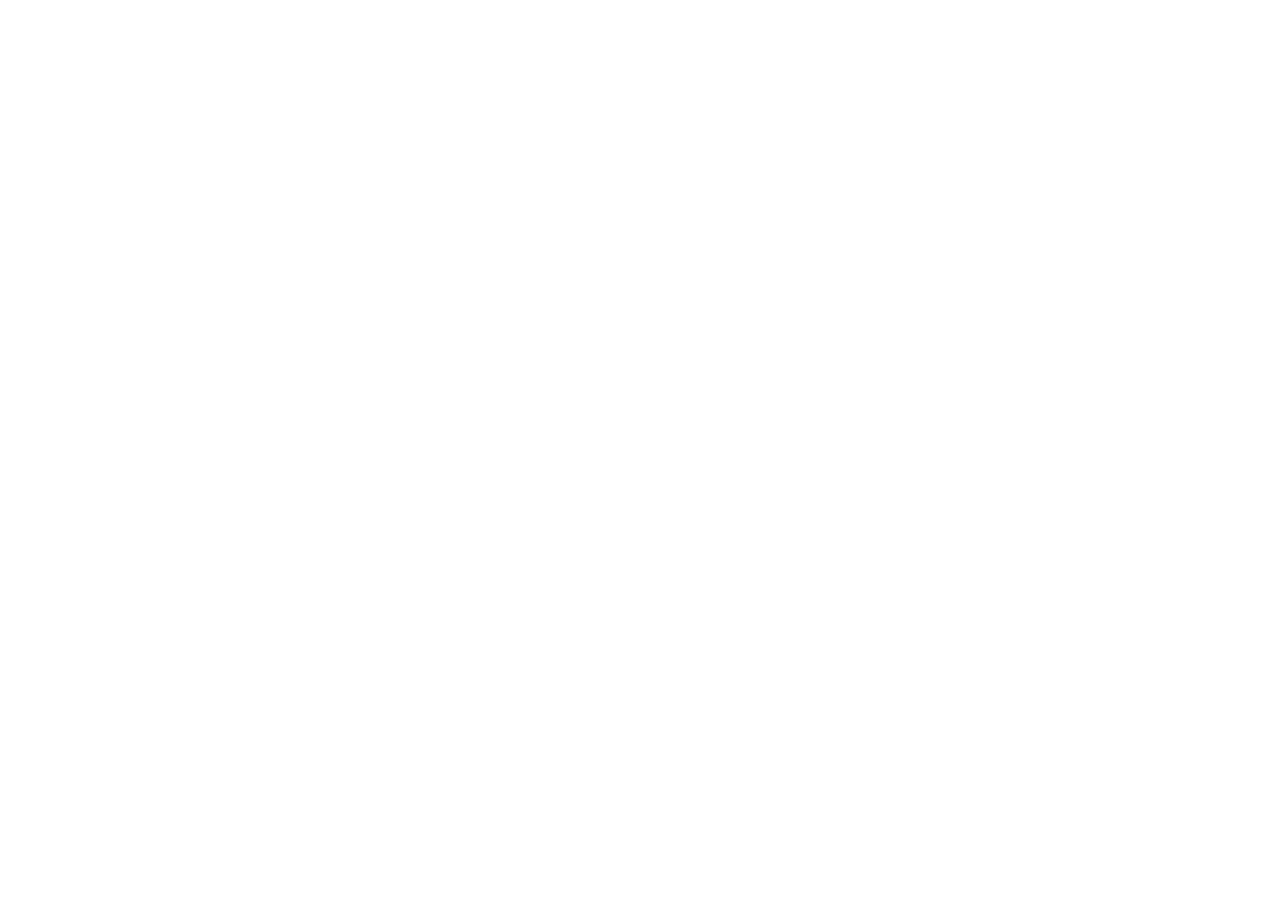
==== index.html @ e97704de "continue work with mobile adaptation" ====
<!DOCTYPE html>
<html lang="ru">

<head>
    <meta charset="UTF-8">
    <meta http-equiv="X-UA-Compatible" content="IE=edge">
    <meta name="viewport" content="width=device-width, initial-scale=1.0">
    <title>Document</title>
    <link rel="preconnect" href="https://fonts.googleapis.com">
    <link rel="preconnect" href="https://fonts.gstatic.com" crossorigin>
    <link
        href="https://fonts.googleapis.com/css2?family=Raleway:wght@700&family=Roboto:wght@400;500;700;900&display=swap"
        rel="stylesheet">
    <link rel="stylesheet" href="./css/modern-normalize.css" />
    <link rel="stylesheet" href="./css/main.min.css">
</head>

<body>
    <!-- Header-->
    <!-- <header>
        <div class="conteiner header-flex">
            <nav class="nav">
                <a class="logo" href="./index.html">
                    <span class="accent"> Web</span>Studio
                </a>

                <ul class="list nav__list">
                    <li class="nav__item">
                        <a class="nav__link  current " href="./index.html">Студия</a>
                    </li>
                    <li class="nav__item">
                        <a class="nav__link" href="./portfolio.html">Портфолио</a>
                    </li>
                    <li class="nav__item">
                        <a class="nav__link" href="">Контакты</a>
                    </li>
                </ul>
            </nav>

            <ul class="list contact-list">
                <li class="contaсt-list__item">
                    <a class="contaсt-list__link" href="mailto:info@devstudio.com">
                        <svg class="contaсt-list__icon">
                            <use href="./css/sprite.svg#icon-envelope" width="16px" height="12px"></use>
                        </svg>
                        info@devstudio.com</a>
                </li>
                <li class="contaсt-list__item">
                    <a class="contaсt-list__link" href="tel:+380961111111">
                        <svg class="contaсt-list__icon">
                            <use href="./css/sprite.svg#icon-smartphone" width="16px" height="12px"></use>
                        </svg>
                        +380961111111</a>
                </li>
            </ul>
        </div>
    </header> -->
    <!-- Main content -->
    <main>
        <!-- Hero section -->
        <!-- <section class="hero-section">
            <h1 class="hero-section__heading">Эффективные решения для вашего бизнеса</h1>
            <button class="hero-section__button" data-modal-open type="button">Заказать услугу</button>
        </section> -->
        <!-- Our benefits -->
        <!-- <section class="benefits-section">
            <div class="conteiner">
                <h2 class="benefits-section__header visually-hidden">Наши преимущества</h2>
                <ul class="list benefits-list">
                    <li class="benefits-list__item">
                        <div class="benefits-list__wraper">
                            <svg class="benefits-list__icon" width="70px" height="70px">
                                <use href="./css/sprite.svg#icon-antenna"></use>
                            </svg>
                        </div>
                        <h3 class="benefits-list__header">Внимание к деталям</h3>
                        <p class="benefits-list__text">Идейные соображения, а также начало повседневной работы по
                            формированию
                            позиции.</p>
                    </li>
                    <li class="benefits-list__item">
                        <div class="benefits-list__wraper">
                            <svg class="benefits-list__icon" width="70px" height="70px">
                                <use href="./css/sprite.svg#icon-clock"></use>
                            </svg>
                        </div>
                        <h3 class="benefits-list__header"> Пунктуальность</h3>
                        <p class="benefits-list__text">Задача организации, в особенности же рамки и место обучения
                            кадров
                            влече за собой.</p>
                    </li>
                    <li class="benefits-list__item">
                        <div class="benefits-list__wraper">
                            <svg class="benefits-list__icon" width="70px" height="70px">
                                <use href="./css/sprite.svg#icon-diagram"></use>
                            </svg>
                        </div>
                        <h3 class="benefits-list__header">Планирование</h3>
                        <p class="benefits-list__text">Равным образом консультация с широким активом в значительной
                            степени
                            обуславливает.</p>
                    </li>
                    <li class="benefits-list__item">
                        <div class="benefits-list__wraper">
                            <svg class="benefits-list__icon" width="70px" height="70px">
                                <use href="./css/sprite.svg#icon-astronaut"></use>
                            </svg>
                        </div>
                        <h3 class="benefits-list__header">Современные технологии</h3>
                        <p class="benefits-list__text">Значимость этих проблем настолько очевидна, что реализация
                            плановых
                            заданий.</p>
                    </li>
                </ul>
            </div>
        </section> -->
        <!-- Our works -->
        <!-- <section class="our-direction">
            <div class="conteiner">
                <h2 class="our-direction__titlle">Чем мы занимаемся</h2>

                <ul class="list direction-list" lang="en">
                    <li class="direction-list__item">
                        <div class="direction-list__wraper">
                            <img class="direction-list__foto" src="./images/our-direction/programmer.jpg" width="370"
                                height="294" alt="programer working his desk">
                            <p class="direction-list__text">Десктопные приложения</p>
                        </div>
                    </li>
                    <li class="direction-list__item">
                        <div class="direction-list__wraper">
                            <img class="direction-list__foto" src="./images/our-direction/phonedeveloper.jpg"
                                width="370" height="294" alt="smartphone application developers">
                            <p class="direction-list__text">Мобильные приложения</p>
                        </div>

                    </li>
                    <li class="direction-list__item">
                        <div class="direction-list__wraper">
                            <img class="direction-list__foto" src="./images/our-direction/graphictablet.jpg" width="370"
                                height="294" alt="Man with graphic tablet">
                            <p class="direction-list__text">Дизайнерские решения</p>
                        </div>
                    </li>
                </ul>
            </div>
        </section> -->

        <!-- Our team -->
        <!-- <section class="section team">
            <div class="conteiner">
                <h2 class="team__title">Наша команда</h2>
                <ul class="list team-list" lang="en">
                    <li class="team-list__item">
                        <img class="team-list__img" src="./images/team/igord.jpg" height="260" width="270"
                            alt="Photo by Igor Demyanenko">

                        <div class="team-card">
                            <h3 class="team-card__members">Игорь Демьяненко</h3>
                            <p class="team-card__text">Product Designer</p>

                            <ul class="list social-list">
                                <li class="social-list__item">
                                    <a class="social-list__link" href="">
                                        <svg class="social-list__icon" width="20px" height="20px">
                                            <use href="./css/sprite.svg#icon-instagram">
                                            </use>
                                        </svg>
                                    </a>
                                </li>
                                <li class="social-list__item">
                                    <a class="social-list__link" href="">
                                        <svg class="social-list__icon" width="20px" height="20px">
                                            <use href="./css/sprite.svg#icon-twitter"></use>
                                        </svg>
                                    </a>
                                </li>
                                <li class="social-list__item">
                                    <a class="social-list__link" href="">
                                        <svg class="social-list__icon" width="20px" height="20px">
                                            <use href="./css/sprite.svg#icon-facebook"></use>
                                        </svg>
                                    </a>
                                </li>
                                <li class="social-list__item">
                                    <a class="social-list__link" href="">
                                        <svg class="social-list__icon" width="20px" height="20px">
                                            <use href="./css/sprite.svg#icon-linkedin"></use>
                                        </svg>
                                    </a>
                                </li>
                            </ul>
                        </div>

                    </li>
                    <li class="team-list__item">
                        <img class="team-list__img" src="./images/team/olgar.jpg" height="260" width="270"
                            alt="Photo by Olga Repina">

                        <div class="team-card">
                            <h3 class="team-card__members">Ольга Репина</h3>
                            <p class="team-card__text">Frontend Developer</p>

                            <ul class=" list social-list">
                                <li class="social-list__item">
                                    <a class="social-list__link" href="">
                                        <svg class="social-list__icon" width="20px" height="20px">
                                            <use href="./css/sprite.svg#icon-instagram">
                                            </use>
                                        </svg>
                                    </a>
                                </li>
                                <li class="social-list__item">
                                    <a class="social-list__link" href="">
                                        <svg class="social-list__icon" width="20px" height="20px">
                                            <use href="./css/sprite.svg#icon-twitter"></use>
                                        </svg>
                                    </a>
                                </li>
                                <li class="social-list__item">
                                    <a class="social-list__link" href="">
                                        <svg class="social-list__icon" width="20px" height="20px">
                                            <use href="./css/sprite.svg#icon-facebook"></use>
                                        </svg>
                                    </a>
                                </li>
                                <li class="social-list__item">
                                    <a class="social-list__link" href="">
                                        <svg class="social-list__icon" width="20px" height="20px">
                                            <use href="./css/sprite.svg#icon-linkedin"></use>
                                        </svg>
                                    </a>
                                </li>
                            </ul>
                        </div>
                    </li>
                    <li class="team-list__item">
                        <img class="team-list__img" src="./images/team/nicholast.jpg" height="260" width="270"
                            alt="Photo by Nikolay Tarasov">

                        <div class="team-card">
                            <h3 class="team-card__members">Николай Тарасов</h3>
                            <p class="team-card__text">Marketing</p>

                            <ul class=" list social-list">
                                <li class="social-list__item">
                                    <a class="social-list__link" href="">
                                        <svg class="social-list__icon" width="20px" height="20px">
                                            <use href="./css/sprite.svg#icon-instagram">
                                            </use>
                                        </svg>
                                    </a>
                                </li>
                                <li class="social-list__item">
                                    <a class="social-list__link" href="">
                                        <svg class="social-list__icon" width="20px" height="20px">
                                            <use href="./css/sprite.svg#icon-twitter"></use>
                                        </svg>
                                    </a>
                                </li>
                                <li class="social-list__item">
                                    <a class="social-list__link" href="">
                                        <svg class="social-list__icon" width="20px" height="20px">
                                            <use href="./css/sprite.svg#icon-facebook"></use>
                                        </svg>
                                    </a>
                                </li>
                                <li class="social-list__item">
                                    <a class="social-list__link" href="">
                                        <svg class="social-list__icon" width="20px" height="20px">
                                            <use href="./css/sprite.svg#icon-linkedin"></use>
                                        </svg>
                                    </a>
                                </li>
                            </ul>
                        </div>
                    </li>
                    <li class="team-list__item">
                        <img class="team-list__img" src="./images/team/michaelm.jpg" height="260" width="270"
                            alt="Photo by Mikhail Ermakov">

                        <div class="team-card">
                            <h3 class="team-card__members">Михаил Ермаков</h3>
                            <p class="team-card__text">UI Designer</p>

                            <ul class=" list social-list">
                                <li class="social-list__item">
                                    <a class="social-list__link" href="">
                                        <svg class="social-list__icon" width="20px" height="20px">
                                            <use href="./css/sprite.svg#icon-instagram">
                                            </use>
                                        </svg>
                                    </a>
                                </li>
                                <li class="social-list__item">
                                    <a class="social-list__link" href="">
                                        <svg class="social-list__icon" width="20px" height="20px">
                                            <use href="./css/sprite.svg#icon-twitter"></use>
                                        </svg>
                                    </a>
                                </li>
                                <li class="social-list__item">
                                    <a class="social-list__link" href="">
                                        <svg class="social-list__icon" width="20px" height="20px">
                                            <use href="./css/sprite.svg#icon-facebook"></use>
                                        </svg>
                                    </a>
                                </li>
                                <li class="social-list__item">
                                    <a class="social-list__link" href="">
                                        <svg class="social-list__icon" width="20px" height="20px">
                                            <use href="./css/sprite.svg#icon-linkedin"></use>
                                        </svg>
                                    </a>
                                </li>
                            </ul>
                        </div>
                    </li>
                </ul>
            </div>
        </section> -->
        <!-- Our clients -->
        <!-- <section class="section clietns">
            <div class="conteiner">
                <h2 class="clients__title">Постоянные клиенты</h2>

                <ul class="list clients-list">
                    <li class="clients-list__item">
                        <a class="clients-list__link" href="">
                            <svg class="clients-list__icon" width="106px" height="60px">
                                <use href="./css/sprite.svg#icon-YaGo"></use>
                            </svg>
                        </a>
                    </li>
                    <li class="clients-list__item">
                        <a class="clients-list__link" href="">
                            <svg class="clients-list__icon" width="106px" height="60px">
                                <use href="./css/sprite.svg#icon-Tage-line-here"></use>
                            </svg>
                        </a>
                    </li>
                    <li class="clients-list__item">
                        <a class="clients-list__link" href="">
                            <svg class="clients-list__icon" width="106px" height="60px">
                                <use href="./css/sprite.svg#icon-Company"></use>
                            </svg>
                        </a>
                    </li>
                    <li class="clients-list__item">
                        <a class="clients-list__link" href="">
                            <svg class="clients-list__icon" width="106px" height="60px">
                                <use href="./css/sprite.svg#icon-Foster-peters"></use>
                            </svg>
                        </a>
                    </li>
                    <li class="clients-list__item">
                        <a class="clients-list__link" href="">
                            <svg class="clients-list__icon" width="106px" height="60px">
                                <use href="./css/sprite.svg#icon-Brand"></use>
                            </svg>
                        </a>
                    </li>
                    <li class="clients-list__item">
                        <a class="clients-list__link" href="">
                            <svg class="clients-list__icon" width="106px" height="60px">
                                <use href="./css/sprite.svg#icon-Tage-line"></use>
                            </svg>
                        </a>
                    </li>

                </ul>
            </div>
        </section> -->

    </main>

    <!-- Footer -->
    <!-- <footer class="footer ">
        <div class="conteiner footer-flex-wraper">
            <div class="tablet-flex-wraper">
                <div class="footer-logo-wraper">
                    <a class="footer-logo" href="./index.html">
                        <span class="accent"> Web</span>Studio
                    </a>
                    <address class="address">
                        <p class="address__text">г. Киев, пр-т Леси Украинки, 26</p>
                        <ul class="list address__list">
                            <li class="address__item">
                                <a class="address__link" href="mailto:info@devstudio.com">info@devstudio.com</a>
                            </li>
                            <li class="address__item">
                                <a class="address__link" href="tel:+380961111111">+380961111111</a>
                            </li>
                        </ul>
                    </address>
                </div>
                <div> -->
    <!-- Footer social section  -->
    <!-- <section class="footer-social">
                        <h2 class="footer-social__title">присоединяйтесь</h2>
                        <ul class="list footer-social__list">
                            <li class="footer-social__item">
                                <a class="footer-social__link" href="">
                                    <svg class="footer-social__icon" width="20px" height="20px">
                                        <use href="./css/sprite.svg#icon-instagram"></use>
                                    </svg>
                                </a>
                            </li>
                            <li class="footer-social__item">
                                <a class="footer-social__link" href="">
                                    <svg class="footer-social__icon" width="20px" height="20px">
                                        <use href="./css/sprite.svg#icon-twitter"></use>
                                    </svg>
                                </a>
                            </li>

                            <li class="footer-social__item">
                                <a class="footer-social__link" href="">
                                    <svg class="footer-social__icon" width="20px" height="20px">
                                        <use href="./css/sprite.svg#icon-facebook"></use>
                                    </svg>
                                </a>
                            </li>

                            <li class="footer-social__item">
                                <a class="footer-social__link" href="">
                                    <svg class="footer-social__icon" width="20px" height="20px">
                                        <use href="./css/sprite.svg#icon-linkedin"></use>
                                    </svg>
                                </a>
                            </li>
                        </ul>
                    </section>
                </div>
            </div> -->

    <!-- Mailing section -->
    <!-- <section class="mailing">
                <h2 class="mailing__title">Подпишитесь на рассылку</h2>
                <div class="mailing__wraper">
                    <input class="mailing__input" type="text" name="usere-name" placeholder="E-mail">
                    <button class="mailing__btn" type="submit">Подписаться
                        <span class="mailing__icon">
                            <svg width="24" height="24">
                                <use href="./css/sprite.svg#icon-send"></use>
                            </svg>
                        </span>
                    </button>
                </div>
            </section>
        </div>
    </footer> -->
    <!-- Modal window -->
    <!-- <div class="backdrop is-hidden" data-modal>
        <div class="modal-form">
            <button class="modal-close-btn" data-modal-close type="button">
                <svg class="madal-close-icon" width="18" height="18">
                    <use href="./css/sprite.svg#icon-close"></use>
                </svg>
            </button> -->
    <!-- Modal form -->
    <!-- <p class="call-form_title">Оставьте свои данные, мы вам перезвоним</p>
            <form class="call-form" action="#" method="get">
                <div class="call-form__wraper">
                    <label class="call-form__label" for="name">Имя</label>
                    <span class="call-form__wraper">
                        <input class="call-form__input" type="text" name="user-name" id="name">
                        <svg class="call-form__icon" width="18" height="18">
                            <use href="./css/sprite.svg#icon-person"></use>
                        </svg>
                    </span>
                </div>
                <div class="call-form__wraper">
                    <label class="call-form__label" for="phone">Телефон</label>
                    <span class="call-form__wraper">
                        <input class="call-form__input" type="phone" name="usere-phone" id="phone">
                        <svg class="call-form__icon" width="18" height="18">
                            <use href="./css/sprite.svg#icon-phone"></use>
                        </svg>
                    </span>
                </div>
                <div class="call-form__wraper">
                    <label class="call-form__label" for="email">Почта</label>
                    <span class="call-form__wraper">
                        <input class="call-form__input" type="email" name="usere-email" id="email">
                        <svg class="call-form__icon" width="18" height="18">
                            <use href="./css/sprite.svg#icon-email"></use>
                        </svg>
                    </span>
                </div>
                <div class="call-form__wraper">
                    <label class="call-form__label" for="comment">Комментарий</label>
                    <textarea class="call-form__textarea" name="usere-comments" placeholder="Вводите текст"
                        id="comment"></textarea>
                </div>

                <div class="checkbox__wraper">
                    <input class="checkbox__input visually-hidden" type="checkbox" name="policy" value="yes"
                        id="checkbox">
                    <label class="checkbox__label" for="checkbox">
                        <span class="checkbox">
                            <svg class="checkbox__icon" width="11" height="8">
                                <use href="./css/sprite.svg#icon-yes"></use>
                            </svg>
                        </span>Соглашаюсь с рассылкой и принимаю <a class="checkbox-link" href="">Условия договора</a>
                    </label>
                </div>
                <button class="checkbox_btn" type="submit">Отправить</button>
            </form>
        </div>
    </div>
 <script src="./js/modal.js"></script> -->
</body>

</html>
---- css/main.min.css ----
:root{--main-text-color: #757575;--headers-link-color: #212121;--hero-adress-color: #ffffff;--footer-contakt-color: rgba(255, 255, 255, 0.6);--accent-color: #2196f3;--bgc-team-btn: #f5f4fa;--secondary-bgc: #e5e5e5;--employee-card-color: #ffffff;--icon-color: #afb1b8;--footer-bgc: #2f303a;--main-font-family: Roboto, sans-serif;--logo-font-family: Raleway, sans-serif}.list{list-style:none}a{text-decoration:none}h1,h2,h3,h4,h5,h6,p,ul{margin:0;padding:0}img{display:block;height:auto}.accent{color:var(--accent-color)}.visually-hidden{clip:rect(0 0 0 0);clip-path:inset(50%);height:1px;overflow:hidden;position:absolute;white-space:nowrap;width:1px}.conteiner{max-width:100%;margin:0 auto;padding-left:15px;padding-right:15px}@media screen and (min-width: 480px){.conteiner{width:480px}}@media screen and (min-width: 768px){.conteiner{width:768px}}@media screen and (min-width: 1200px){.conteiner{width:1200px}}.current::after{position:absolute;bottom:0;left:0;display:inline-block;content:" ";width:100%;height:4px;background:var(--accent-color);border-radius:2px}.section{padding-top:50px;padding-bottom:50px}@media screena and (min-width: 480px){.section{padding-top:60px;padding-bottom:60px}}@media screena and (min-width: 768px){.section{padding-top:60px;padding-bottom:60px}}@media screena and (min-width: 1200px){.section{padding-top:94px;padding-bottom:94px}}.social-list{display:flex;justify-content:center}.social-list__item{width:44px;height:44px;border-radius:50%;margin-right:10px;background:var(--employee-card-color)}.social-list__item:last-child{margin-right:0}.social-list__link{width:100%;height:100%;display:flex;align-items:center;justify-content:center}.social-list__link:hover,.social-list__link:focus{background-color:var(--accent-color);border-radius:50%;transition-duration:250ms;transition-timing-function:cubic-bezier(0.4, 0, 0.2, 1)}.social-list__link:hover .social-list__icon,.social-list__link:focus .social-list__icon{background-color:var(--accent-color);fill:var(--employee-card-color);transition-duration:250ms;transition-timing-function:cubic-bezier(0.4, 0, 0.2, 1)}.social-list__icon{fill:var(--icon-color)}.is-hidden{visibility:hidden;opacity:0;pointer-events:none}.backdrop{display:flex;justify-content:center;width:100vw;height:100vw;position:fixed;top:0;background:rgba(0,0,0,0.2)}.modal-form{position:absolute;top:221px;width:528px;height:581px;background:var(--hero-adress-color);box-shadow:0px 1px 3px rgba(0,0,0,0.12),0px 1px 1px rgba(0,0,0,0.14),0px 2px 1px rgba(0,0,0,0.2);border-radius:4px}.modal-close-btn{display:flex;align-items:center;position:absolute;right:8px;top:8px;border-radius:50%;background:#ffffff;border:1px solid rgba(0,0,0,0.1);width:30px;height:30px;cursor:pointer}.modal-close-btn:hover,.modal-close-btn:focus{fill:var(--accent-color)}.call-form{padding-left:40px;padding-right:40px}.call-form_title{font-weight:700;font-size:20px;line-height:1.15;text-align:center;letter-spacing:0.03em;margin-top:40px;margin-bottom:12px;color:var(--headers-link-color)}.call-form__wraper{margin-bottom:10px}.call-form__label{font-size:12px;line-height:1.16;letter-spacing:0.01em;margin-bottom:4px;color:var(--main-text-color)}.call-form__input{display:block;width:100%;height:40px;padding:12px 42px;border:1px solid rgba(33,33,33,0.2);border-radius:4px}.call-form__input:hover,.call-form__input:focus{border:none;outline:1px solid var(--accent-color);transition-duration:250ms;transition-timing-function:cubic-bezier(0.4, 0, 0.2, 1)}.call-form__input:hover+.call-form__icon,.call-form__input:focus+.call-form__icon{fill:var(--accent-color)}.call-form__wraper{display:block;position:relative}.call-form__icon{position:absolute;top:50%;transform:translateY(-50%);left:12px}.call-form__textarea{display:block;width:100%;height:120px;resize:none;font-size:14px;line-height:1.14;letter-spacing:0.01em;color:rgba(117,117,117,0.5);padding:12px 16px;margin-bottom:20px;border:1px solid rgba(33,33,33,0.2);box-sizing:border-box;border-radius:4px}.call-form__textarea:hover,.call-form__textarea:focus{outline:1px solid var(--accent-color);transition-duration:250ms;transition-timing-function:cubic-bezier(0.4, 0, 0.2, 1)}.checkbox__wraper{position:relative;margin-bottom:30px}.checkbox-icon-wreper{position:absolute}.checkbox__label{display:flex;align-items:center;font-size:14px;line-height:1.7px;letter-spacing:0.03em;color:var(--main-text-color)}.checkbox__label:hover,.checkbox__label:focus{cursor:pointer;transition-duration:250ms;transition-timing-function:cubic-bezier(0.4, 0, 0.2, 1)}.checkbox__label .checkbox{display:flex;justify-content:center;align-items:center;width:16px;height:15px;margin-right:7px;border:1px solid #000000;border-radius:2px}.checkbox__icon{fill:#ffffff}.checkbox__input:checked+.checkbox__label .checkbox{border:none;background-color:var(--accent-color)}.checkbox-link{font-size:14px;line-height:1.7;letter-spacing:0.03em;text-decoration-line:underline;margin-left:2px;color:var(--accent-color)}.checkbox_btn{display:block;margin:0 auto;padding:10px 55px;font-weight:700;font-size:16px;line-height:1.9;letter-spacing:0.06em;background:var(--accent-color);box-shadow:0px 4px 4px rgba(0,0,0,0.15);border:none;border-radius:4px;color:#ffffff}.checkbox_btn:hover,.checkbox_btn:focus{cursor:pointer;box-shadow:0px 3px 1px rgba(0,0,0,0.1),0px 1px 2px rgba(0,0,0,0.08),0px 2px 2px rgba(0,0,0,0.12);transition-duration:250ms;transition-timing-function:cubic-bezier(0.4, 0, 0.2, 1)}.header-line{border-bottom:1px solid #ececec}.address{font-style:normal;font-size:14px;line-height:1.7;letter-spacing:0.03em;display:flex;flex-direction:column;align-items:center;margin-bottom:40px}@media screen and (min-width: 480px){.address{margin-bottom:60px}}@media screen and (min-width: 1200px){.address{display:block}}.address__text{font-size:12px;line-height:1.5px;text-align:center;letter-spacing:0.03em;margin-bottom:8px;color:var(--hero-adress-color)}@media screen and (min-width: 480px){.address__text{font-size:14px;line-height:1.7px}}@media screen and (min-width: 1200px){.address__text{margin-bottom:9px}}.address__link{font-size:12px;line-height:1.5;text-align:center;letter-spacing:0.03em;color:rgba(255,255,255,0.6)}@media screen and (min-width: 480px){.address__link{font-size:14px;line-height:1.7}}.address__item{margin-bottom:8px}.address__item:last-child{margin-bottom:0}.address__link{color:var(--footer-contakt-color)}.mailing{display:flex;flex-direction:column;align-items:center}@media screen and (min-width: 1200px){.mailing{display:block}}.mailing__title{font-weight:700;font-size:12px;line-height:1;letter-spacing:0.03em;text-transform:uppercase;margin-bottom:18px;color:#ffffff}@media screen and (min-width: 480px){.mailing__title{font-weight:700;font-size:14px;line-height:1.14;letter-spacing:0.03em;text-transform:uppercase;margin-bottom:20px}}.mailing__wraper{display:flex;flex-direction:column;align-items:center}@media screen and (min-width: 1200px){.mailing__wraper{flex-direction:row;align-items:baseline}}.mailing__input{font-size:16px;line-height:1.25;letter-spacing:0.03em;color:rgba(255,255,255,0.6);width:290px;height:40px;padding:15px;margin-bottom:15px;background-color:var(--footer-bgc);border:1px solid rgba(255,255,255,0.3);border-radius:4px}@media screen and (min-width: 480px){.mailing__input{width:450px;height:50px;margin-bottom:20px}}@media screen and (min-width: 1200px){.mailing__input{width:358px;margin-right:12px;margin-bottom:0}}.mailing__btn{position:relative;font-weight:700;font-size:16px;line-height:1.9;text-align:center;letter-spacing:0.06em;cursor:pointer;padding:10px 62px 10px 30px;color:#ffffff;background:var(--accent-color);border-radius:4px;border:1px solid var(--footer-bgc)}.mailing__btn:hover,.mailing__btn:focus{transition-duration:250ms;transition-timing-function:cubic-bezier(0.4, 0, 0.2, 1)}.mailing__icon{position:absolute;right:28px}body{font-family:var(--main-font-family);color:var(--main-text-color)}.header-flex{display:flex}.logo{font-family:var(--logo-font-family);font-style:700;font-size:26px;line-height:1.2;letter-spacing:0.03em;margin-right:94px;padding-top:25px;padding-bottom:25px;color:#000000}.nav{display:flex;align-items:center}.nav__list{display:flex;align-items:center}.nav__item{position:relative;padding-top:32px;padding-bottom:32px;margin-right:50px}.nav__item:last-child{margin-right:0}.nav__link{font-weight:500;font-size:14px;line-height:1.1;letter-spacing:0.02em;color:var(--headers-link-color)}.nav__link:hover,.nav__link:focus{color:var(--accent-color);transition-duration:250ms;transition-timing-function:cubic-bezier(0.4, 0, 0.2, 1)}.contact-list{display:flex;align-items:center;margin-left:auto}.contaсt-list__link{font-weight:500;font-size:14px;line-height:1.1px;letter-spacing:0.02em;color:var(--main-text-color)}.contaсt-list__link:hover,.contaсt-list__link:focus{color:var(--accent-color);fill:var(--accent-color);transition-duration:250ms;transition-timing-function:cubic-bezier(0.4, 0, 0.2, 1)}.contaсt-list__link:hover .contaсt-list__icon,.contaсt-list__link:focus .contaсt-list__icon{fill:var(--accent-color);transition-duration:250ms;transition-timing-function:cubic-bezier(0.4, 0, 0.2, 1)}.contaсt-list__item{padding-top:32px;padding-bottom:32px;margin-right:50px}.contaсt-list__item:last-child{margin-right:0}.contaсt-list__icon{width:16px;height:12px;margin-right:10px;fill:var(--main-text-color)}.hero-section{max-width:1600px;margin-left:auto;margin-right:auto;padding-top:200px;padding-bottom:200px;text-align:center;background-image:linear-gradient(to right, rgba(47,48,58,0.4), rgba(47,48,58,0.4)),url(../images/Hero/herobgcimg.jpg);background-size:cover;background-repeat:no-repeat;background-position:center}.hero-section__heading{font-weight:900;font-size:44px;line-height:1.4;letter-spacing:0.06em;text-transform:uppercase;max-width:700px;margin-bottom:30px;margin-left:auto;margin-right:auto;color:var(--hero-adress-color)}.hero-section__button{font-weight:700;font-size:16px;line-height:1.9;letter-spacing:0.06em;text-align:center;padding:10px 32px;box-shadow:0px 4px 4px rgba(0,0,0,0.15);border-radius:4px;border:none;color:var(--hero-adress-color);background-color:var(--accent-color);cursor:pointer}.benefits-section{padding-top:60px;padding-bottom:60px;color:var(--secondary-bgc)}@media screen and (min-width: 1200px){.benefits-section{padding-top:94px;padding-bottom:47px}}.benefits-list__header{font-weight:700;font-size:12px;line-height:0.8;letter-spacing:0.03em;text-align:center;margin-bottom:10px;text-transform:uppercase;color:var(--headers-link-color)}@media screen and (min-width: 480px){.benefits-list__header{font-size:14px;line-height:1.14}}@media screen and (min-width: 768px){.benefits-list__header{text-align:start}}@media screen and (min-width: 768px){.benefits-list{display:flex;flex-wrap:wrap}}@media screen and (min-width: 1200px){.benefits-list{display:flex;justify-content:center}}.benefits-list__item{margin-bottom:30px}.benefits-list__item:last-child{margin-bottom:0}@media screen and (min-width: 768px){.benefits-list__item{width:350px;margin-right:30px}.benefits-list__item:nth-child(even){margin-right:0}.benefits-list__item:nth-last-child(-n+2){margin-bottom:0}}@media screen and (min-width: 768px) and (min-width: 1200px){.benefits-list__item{width:270px;margin-bottom:0}.benefits-list__item:nth-child(even){margin-right:30px}.benefits-list__item:last-child{margin-right:0}}.benefits-list__item .benefits-list__wraper{width:297px;height:120px;display:flex;align-items:center;justify-content:center;border-radius:4px;margin-bottom:30px;background:#f5f4fa}@media screen and (min-width: 480px){.benefits-list__item .benefits-list__wraper{width:450px}}@media screen and (min-width: 768px){.benefits-list__item .benefits-list__wraper{width:350px}}@media screen and (min-width: 1200px){.benefits-list__item .benefits-list__wraper{width:100%}}.benefits-list__item .benefits-list__text{font-size:12px;line-height:1.4;letter-spacing:0.03em;color:var(--main-text-color)}@media screen and (min-width: 480px){.benefits-list__item .benefits-list__text{font-size:14px;line-height:1.7}}.our-direction{padding-top:47px;padding-bottom:94px;color:var(--secondary-bgc)}.direction-list{display:flex}.direction-list__item{margin-right:30px}.direction-list__item:last-child{margin-right:0}.direction-list__wraper{position:relative}.direction-list__text{position:absolute;display:flex;align-items:center;justify-content:center;font-family:var(--main-font-family);font-weight:700;font-size:14px;line-height:1.14;letter-spacing:0.03em;text-transform:uppercase;width:100%;min-height:70px;bottom:0;color:var(--hero-adress-color);background:rgba(47,48,58,0.8)}.our-direction__titlle{font-weight:700;font-size:36px;line-height:1.2;letter-spacing:0.03em;margin-bottom:50px;text-align:center;color:var(--headers-link-color)}.team{background-color:var(--bgc-team-btn)}.team__title{font-size:24px;line-height:1;margin-bottom:25px;letter-spacing:0.03em;text-align:center;color:var(--headers-link-color)}@media screen and (min-width: 480px){.team__title{font-size:28px;line-height:1.17;letter-spacing:0.03em;margin-bottom:30px}}@media screen and (min-width: 768px){.team-list{display:flex;flex-wrap:wrap}}@media screen and (min-width: 1200px){.team-list{display:flex;flex-wrap:nowrap}}.team-list__item{text-align:center;background:var(--employee-card-color);box-shadow:0px 1px 3px rgba(0,0,0,0.12),0px 1px 1px rgba(0,0,0,0.14),0px 2px 1px rgba(0,0,0,0.2);border-radius:0px 0px 4px 4px;margin-bottom:30px}.team-list__item:last-child{margin-right:0}.team-list__item:last-child{margin-bottom:0}@media screen and (min-width: 768px){.team-list__item{width:354px;height:536px;margin-right:30px;margin-bottom:30px}.team-list__item:nth-child(even){margin-right:0}.team-list__item:nth-last-child(-n+2){margin-bottom:0}}@media screen and (min-width: 1200px){.team-list__item{flex-basis:calc(100% / 4 - 30px);height:100%;margin-bottom:0}.team-list__item:nth-child(even){margin-right:30px}.team-list__item:nth-last-child(-n+2){margin-bottom:unset}.team-list__item:last-child{margin-right:0}}.team-list__img{display:inline-block}.team-card__members{font-size:14px;line-height:1;letter-spacing:0.03em;margin-bottom:10px;color:var(--headers-link-color)}@media screen and (min-width: 480px){.team-card__members{font-size:16px;line-height:1.2;font-weight:500}}.team-card__text{font-size:14px;line-height:1;letter-spacing:0.03em;margin-bottom:16px;color:var(--main-text-color)}@media screen and (min-width: 480px){.team-card__text{font-size:16px;line-height:1.2}}.team-card{padding-top:30px;padding-bottom:24px}@media screen and (min-width: 1200px){.team-card{padding-bottom:30px}}.clients__title{font-size:20px;line-height:1;text-align:center;letter-spacing:0.03em;margin-bottom:25px;color:var(--headers-link-color)}@media screen and (min-width: 480px){.clients__title{font-weight:700;font-size:28px;line-height:1.17;text-align:center;letter-spacing:0.03em;margin-bottom:30px}}@media screen and (min-width: 1200px){.clients__title{font-size:36px;line-height:1.7;margin-bottom:50px}}.clients-list{display:flex;flex-wrap:wrap;justify-content:center}.clients-list__item{height:92px;width:135px;margin-right:10px;margin-bottom:20px;border:1px solid var(--icon-color);border-radius:4px}.clients-list__item:nth-child(even){margin-right:0}.clients-list__item:hover,.clients-list__item:focus{border:1px solid var(--accent-color);transition-duration:250ms;transition-timing-function:cubic-bezier(0.4, 0, 0.2, 1)}.clients-list__item:hover .clients-list__icon,.clients-list__item:focus .clients-list__icon{fill:var(--accent-color);transition-duration:250ms;transition-timing-function:cubic-bezier(0.4, 0, 0.2, 1)}@media screen and (min-width: 480px){.clients-list__item{width:210px;margin-right:30px;margin-bottom:30px}.clients-list__item:nth-child(even){margin-right:0}.clients-list__item:nth-last-child(-n+2){margin-bottom:0}}@media screen and (min-width: 768px){.clients-list__item{width:226px}.clients-list__item:nth-child(even){margin-right:30px}.clients-list__item:nth-last-child(-n+2){margin-bottom:unset}.clients-list__item:nth-child(3n+3){margin-right:0}.clients-list__item:nth-last-child(-n+3){margin-bottom:0}}@media screen and (min-width: 1200px){.clients-list__item{width:170px;margin-bottom:0}.clients-list__item:nth-child(3n+3){margin-right:30px}.clients-list__item:last-child{margin-right:0}.clients-list__item:nth-last-child(-n+3){margin-bottom:0}}.clients-list__link{width:100%;height:100%;display:flex;align-items:center;justify-content:center;fill:var(--icon-color)}.footer{padding-top:60px;padding-bottom:60px;background-color:var(--footer-bgc)}@media screen and (min-width: 1200px){.footer-flex-wraper{display:flex;align-items:baseline}}@media screen and (min-width: 768px){.tablet-flex-wraper{display:flex;justify-content:space-around}}@media screen and (min-width: 1200px){.tablet-flex-wraper{justify-content:unset;align-items:baseline}}.footer-logo-wraper{display:flex;flex-direction:column;align-items:center}@media screen and (min-width: 1200px){.footer-logo-wraper{display:block;margin-right:70px}}.footer-logo{display:inline-block;font-family:var(--logo-font-family);font-weight:700;font-size:22px;line-height:1;text-align:center;letter-spacing:0.03em;margin-bottom:15px;color:#ffffff}@media screen and (min-width: 480px){.footer-logo{font-size:24px;line-height:1.16;margin-bottom:20px}}@media screen and (min-width: 1200px){.footer-logo{font-size:26px;line-height:1.2;margin-bottom:20px}}.footer-social{display:flex;flex-direction:column;align-items:center}@media screen and (min-width: 1200px){.footer-social{margin-right:93px}}.footer-social__title{font-weight:700;font-size:12px;line-height:1;letter-spacing:0.03em;text-transform:uppercase;margin-bottom:18px;color:#ffffff}@media screen and (min-width: 480px){.footer-social__title{font-size:14px;line-height:1.15;margin-bottom:20px}}.footer-social__list{display:flex;margin-bottom:45px}@media screen and (min-width: 480px){.footer-social__list{margin-bottom:60px}}.footer-social__item{width:44px;height:44px;border-radius:50%;margin-right:10px;background:rgba(255,255,255,0.1)}.footer-social__item:last-child{margin-right:0}.footer-social__link{width:100%;height:100%;display:flex;align-items:center;justify-content:center}.footer-social__link:hover,.footer-social__link :focus{border-radius:50%;background:var(--accent-color);transition-duration:250ms;transition-timing-function:cubic-bezier(0.4, 0, 0.2, 1)}.footer-social__icon{fill:var(--hero-adress-color)}.portfolio-title{display:none}.portfolio-nav{display:flex;flex-wrap:wrap}@media screen and (min-width: 768px){.portfolio-nav{flex-wrap:nowrap;justify-content:center}}.portfolio-nav__item{margin-right:8px;margin-bottom:15px}.portfolio-nav__item:nth-child(even){margin-right:0}.portfolio-nav__item:last-child{margin-bottom:0}@media screen and (min-width: 480px){.portfolio-nav__item:nth-child(even){margin-right:8px}.portfolio-nav__item:last-child{margin-bottom:unset}.portfolio-nav__item:nth-child(3n+3){margin-right:0}.portfolio-nav__item:nth-last-child(-n+2){margin-bottom:0}}@media screen and (min-width: 768px){.portfolio-nav__item:nth-child(even){margin-right:8px}.portfolio-nav__item:nth-child(3n+3){margin-right:8px}.portfolio-nav__item:nth-last-child(-n+2){margin-bottom:unset}}.portfolio-nav__btn{font-weight:500;font-size:16px;line-height:1.6;letter-spacing:0.03em;padding:6px 22px;text-align:center;cursor:pointer;border-radius:4px;border:none;color:var(--headers-link-color);background-color:var(--bgc-team-btn)}.portfolio-nav__btn:hover,.portfolio-nav__btn:focus{color:var(--hero-adress-color);background-color:var(--accent-color);box-shadow:0px 3px 1px rgba(0,0,0,0.1),0px 1px 2px rgba(0,0,0,0.08),0px 2px 2px rgba(0,0,0,0.12);transition-duration:250ms;transition-timing-function:cubic-bezier(0.4, 0, 0.2, 1)}.work-examples{display:flex;flex-wrap:wrap;justify-content:center}@media screen and (min-width: 768px){.work-examples{justify-content:normal}}.work-examples-item{width:290px;margin-bottom:20px;background:var(--employee-card-color);border:1px solid #eeeeee}.work-examples-item:last-child{margin-bottom:0}@media screen and (min-width: 480px){.work-examples-item{width:450px;height:404px;margin-bottom:30px}}@media screen and (min-width: 768px){.work-examples-item{width:354px;height:440px;margin-bottom:30px;margin-right:30px}.work-examples-item:nth-child(even){margin-right:0}.work-examples-item:last-child{margin-bottom:0}}@media screen and (min-width: 1200px){.work-examples-item{flex-basis:calc(100% / 3 - 60px)}.work-examples-item:nth-child(even){margin-right:30px}.work-examples-item:last-child{margin-bottom:unset}.work-examples-item:nth-last-child(-n+3){margin-bottom:0}}.work-examples-item:hover,.work-examples-item:focus{box-shadow:0px 3px 1px rgba(0,0,0,0.1),0px 1px 2px rgba(0,0,0,0.08),0px 2px 2px rgba(0,0,0,0.12);transition-duration:250ms;transition-timing-function:cubic-bezier(0.4, 0, 0.2, 1)}.work-examples-item:hover .work-text-overlay{transform:translateY(0);transition:transform 300ms linear}.card-description-conteiner{position:relative;overflow:hidden;display:flex;justify-content:center}.work-text-overlay{position:absolute;top:0;left:0;font-size:18px;line-height:1.56;letter-spacing:0.03em;color:var(--hero-adress-color);background:rgba(33,150,243,0.9);height:100%;padding:63px 24px;transform:translateY(100%);transition:transform 300ms linear}.work-examples-description{padding:20px 24px}.work-examples-title{font-weight:700;font-size:18px;line-height:2;letter-spacing:0.06em;margin-bottom:4px;color:var(--headers-link-color)}.work-examples-text{font-size:16px;line-height:1.9;letter-spacing:0.03em;color:var(--main-text-color)}
/*# sourceMappingURL=main.min.css.map */
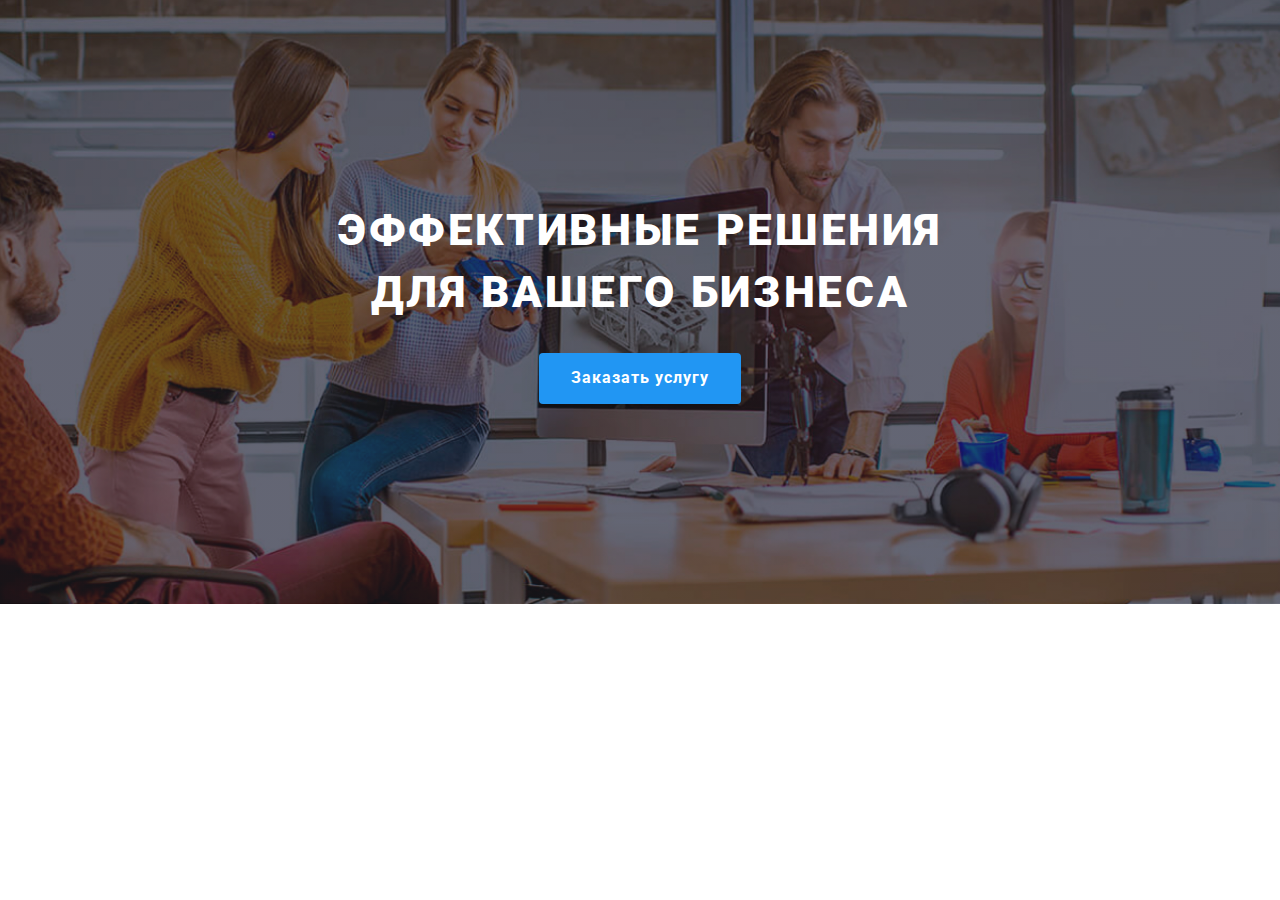
==== commit 0f73d5ab: "finished adapted modal form" ====
--- a/index.html
+++ b/index.html
@@ -58,10 +58,10 @@
     <!-- Main content -->
     <main>
         <!-- Hero section -->
-        <!-- <section class="hero-section">
+        <section class="hero-section">
             <h1 class="hero-section__heading">Эффективные решения для вашего бизнеса</h1>
             <button class="hero-section__button" data-modal-open type="button">Заказать услугу</button>
-        </section> -->
+        </section>
         <!-- Our benefits -->
         <!-- <section class="benefits-section">
             <div class="conteiner">
@@ -451,15 +451,15 @@
         </div>
     </footer> -->
     <!-- Modal window -->
-    <!-- <div class="backdrop is-hidden" data-modal>
+    <div class="backdrop is-hidden" data-modal>
         <div class="modal-form">
             <button class="modal-close-btn" data-modal-close type="button">
                 <svg class="madal-close-icon" width="18" height="18">
                     <use href="./css/sprite.svg#icon-close"></use>
                 </svg>
-            </button> -->
-    <!-- Modal form -->
-    <!-- <p class="call-form_title">Оставьте свои данные, мы вам перезвоним</p>
+            </button>
+            <!-- Modal form -->
+            <p class="call-form_title">Оставьте свои данные, мы вам перезвоним</p>
             <form class="call-form" action="#" method="get">
                 <div class="call-form__wraper">
                     <label class="call-form__label" for="name">Имя</label>
@@ -509,7 +509,7 @@
             </form>
         </div>
     </div>
- <script src="./js/modal.js"></script> -->
+    <script src="./js/modal.js"></script>
 </body>
 
 </html>--- a/css/main.min.css
+++ b/css/main.min.css
@@ -1,2 +1,2 @@
-:root{--main-text-color: #757575;--headers-link-color: #212121;--hero-adress-color: #ffffff;--footer-contakt-color: rgba(255, 255, 255, 0.6);--accent-color: #2196f3;--bgc-team-btn: #f5f4fa;--secondary-bgc: #e5e5e5;--employee-card-color: #ffffff;--icon-color: #afb1b8;--footer-bgc: #2f303a;--main-font-family: Roboto, sans-serif;--logo-font-family: Raleway, sans-serif}.list{list-style:none}a{text-decoration:none}h1,h2,h3,h4,h5,h6,p,ul{margin:0;padding:0}img{display:block;height:auto}.accent{color:var(--accent-color)}.visually-hidden{clip:rect(0 0 0 0);clip-path:inset(50%);height:1px;overflow:hidden;position:absolute;white-space:nowrap;width:1px}.conteiner{max-width:100%;margin:0 auto;padding-left:15px;padding-right:15px}@media screen and (min-width: 480px){.conteiner{width:480px}}@media screen and (min-width: 768px){.conteiner{width:768px}}@media screen and (min-width: 1200px){.conteiner{width:1200px}}.current::after{position:absolute;bottom:0;left:0;display:inline-block;content:" ";width:100%;height:4px;background:var(--accent-color);border-radius:2px}.section{padding-top:50px;padding-bottom:50px}@media screena and (min-width: 480px){.section{padding-top:60px;padding-bottom:60px}}@media screena and (min-width: 768px){.section{padding-top:60px;padding-bottom:60px}}@media screena and (min-width: 1200px){.section{padding-top:94px;padding-bottom:94px}}.social-list{display:flex;justify-content:center}.social-list__item{width:44px;height:44px;border-radius:50%;margin-right:10px;background:var(--employee-card-color)}.social-list__item:last-child{margin-right:0}.social-list__link{width:100%;height:100%;display:flex;align-items:center;justify-content:center}.social-list__link:hover,.social-list__link:focus{background-color:var(--accent-color);border-radius:50%;transition-duration:250ms;transition-timing-function:cubic-bezier(0.4, 0, 0.2, 1)}.social-list__link:hover .social-list__icon,.social-list__link:focus .social-list__icon{background-color:var(--accent-color);fill:var(--employee-card-color);transition-duration:250ms;transition-timing-function:cubic-bezier(0.4, 0, 0.2, 1)}.social-list__icon{fill:var(--icon-color)}.is-hidden{visibility:hidden;opacity:0;pointer-events:none}.backdrop{display:flex;justify-content:center;width:100vw;height:100vw;position:fixed;top:0;background:rgba(0,0,0,0.2)}.modal-form{position:absolute;top:221px;width:528px;height:581px;background:var(--hero-adress-color);box-shadow:0px 1px 3px rgba(0,0,0,0.12),0px 1px 1px rgba(0,0,0,0.14),0px 2px 1px rgba(0,0,0,0.2);border-radius:4px}.modal-close-btn{display:flex;align-items:center;position:absolute;right:8px;top:8px;border-radius:50%;background:#ffffff;border:1px solid rgba(0,0,0,0.1);width:30px;height:30px;cursor:pointer}.modal-close-btn:hover,.modal-close-btn:focus{fill:var(--accent-color)}.call-form{padding-left:40px;padding-right:40px}.call-form_title{font-weight:700;font-size:20px;line-height:1.15;text-align:center;letter-spacing:0.03em;margin-top:40px;margin-bottom:12px;color:var(--headers-link-color)}.call-form__wraper{margin-bottom:10px}.call-form__label{font-size:12px;line-height:1.16;letter-spacing:0.01em;margin-bottom:4px;color:var(--main-text-color)}.call-form__input{display:block;width:100%;height:40px;padding:12px 42px;border:1px solid rgba(33,33,33,0.2);border-radius:4px}.call-form__input:hover,.call-form__input:focus{border:none;outline:1px solid var(--accent-color);transition-duration:250ms;transition-timing-function:cubic-bezier(0.4, 0, 0.2, 1)}.call-form__input:hover+.call-form__icon,.call-form__input:focus+.call-form__icon{fill:var(--accent-color)}.call-form__wraper{display:block;position:relative}.call-form__icon{position:absolute;top:50%;transform:translateY(-50%);left:12px}.call-form__textarea{display:block;width:100%;height:120px;resize:none;font-size:14px;line-height:1.14;letter-spacing:0.01em;color:rgba(117,117,117,0.5);padding:12px 16px;margin-bottom:20px;border:1px solid rgba(33,33,33,0.2);box-sizing:border-box;border-radius:4px}.call-form__textarea:hover,.call-form__textarea:focus{outline:1px solid var(--accent-color);transition-duration:250ms;transition-timing-function:cubic-bezier(0.4, 0, 0.2, 1)}.checkbox__wraper{position:relative;margin-bottom:30px}.checkbox-icon-wreper{position:absolute}.checkbox__label{display:flex;align-items:center;font-size:14px;line-height:1.7px;letter-spacing:0.03em;color:var(--main-text-color)}.checkbox__label:hover,.checkbox__label:focus{cursor:pointer;transition-duration:250ms;transition-timing-function:cubic-bezier(0.4, 0, 0.2, 1)}.checkbox__label .checkbox{display:flex;justify-content:center;align-items:center;width:16px;height:15px;margin-right:7px;border:1px solid #000000;border-radius:2px}.checkbox__icon{fill:#ffffff}.checkbox__input:checked+.checkbox__label .checkbox{border:none;background-color:var(--accent-color)}.checkbox-link{font-size:14px;line-height:1.7;letter-spacing:0.03em;text-decoration-line:underline;margin-left:2px;color:var(--accent-color)}.checkbox_btn{display:block;margin:0 auto;padding:10px 55px;font-weight:700;font-size:16px;line-height:1.9;letter-spacing:0.06em;background:var(--accent-color);box-shadow:0px 4px 4px rgba(0,0,0,0.15);border:none;border-radius:4px;color:#ffffff}.checkbox_btn:hover,.checkbox_btn:focus{cursor:pointer;box-shadow:0px 3px 1px rgba(0,0,0,0.1),0px 1px 2px rgba(0,0,0,0.08),0px 2px 2px rgba(0,0,0,0.12);transition-duration:250ms;transition-timing-function:cubic-bezier(0.4, 0, 0.2, 1)}.header-line{border-bottom:1px solid #ececec}.address{font-style:normal;font-size:14px;line-height:1.7;letter-spacing:0.03em;display:flex;flex-direction:column;align-items:center;margin-bottom:40px}@media screen and (min-width: 480px){.address{margin-bottom:60px}}@media screen and (min-width: 1200px){.address{display:block}}.address__text{font-size:12px;line-height:1.5px;text-align:center;letter-spacing:0.03em;margin-bottom:8px;color:var(--hero-adress-color)}@media screen and (min-width: 480px){.address__text{font-size:14px;line-height:1.7px}}@media screen and (min-width: 1200px){.address__text{margin-bottom:9px}}.address__link{font-size:12px;line-height:1.5;text-align:center;letter-spacing:0.03em;color:rgba(255,255,255,0.6)}@media screen and (min-width: 480px){.address__link{font-size:14px;line-height:1.7}}.address__item{margin-bottom:8px}.address__item:last-child{margin-bottom:0}.address__link{color:var(--footer-contakt-color)}.mailing{display:flex;flex-direction:column;align-items:center}@media screen and (min-width: 1200px){.mailing{display:block}}.mailing__title{font-weight:700;font-size:12px;line-height:1;letter-spacing:0.03em;text-transform:uppercase;margin-bottom:18px;color:#ffffff}@media screen and (min-width: 480px){.mailing__title{font-weight:700;font-size:14px;line-height:1.14;letter-spacing:0.03em;text-transform:uppercase;margin-bottom:20px}}.mailing__wraper{display:flex;flex-direction:column;align-items:center}@media screen and (min-width: 1200px){.mailing__wraper{flex-direction:row;align-items:baseline}}.mailing__input{font-size:16px;line-height:1.25;letter-spacing:0.03em;color:rgba(255,255,255,0.6);width:290px;height:40px;padding:15px;margin-bottom:15px;background-color:var(--footer-bgc);border:1px solid rgba(255,255,255,0.3);border-radius:4px}@media screen and (min-width: 480px){.mailing__input{width:450px;height:50px;margin-bottom:20px}}@media screen and (min-width: 1200px){.mailing__input{width:358px;margin-right:12px;margin-bottom:0}}.mailing__btn{position:relative;font-weight:700;font-size:16px;line-height:1.9;text-align:center;letter-spacing:0.06em;cursor:pointer;padding:10px 62px 10px 30px;color:#ffffff;background:var(--accent-color);border-radius:4px;border:1px solid var(--footer-bgc)}.mailing__btn:hover,.mailing__btn:focus{transition-duration:250ms;transition-timing-function:cubic-bezier(0.4, 0, 0.2, 1)}.mailing__icon{position:absolute;right:28px}body{font-family:var(--main-font-family);color:var(--main-text-color)}.header-flex{display:flex}.logo{font-family:var(--logo-font-family);font-style:700;font-size:26px;line-height:1.2;letter-spacing:0.03em;margin-right:94px;padding-top:25px;padding-bottom:25px;color:#000000}.nav{display:flex;align-items:center}.nav__list{display:flex;align-items:center}.nav__item{position:relative;padding-top:32px;padding-bottom:32px;margin-right:50px}.nav__item:last-child{margin-right:0}.nav__link{font-weight:500;font-size:14px;line-height:1.1;letter-spacing:0.02em;color:var(--headers-link-color)}.nav__link:hover,.nav__link:focus{color:var(--accent-color);transition-duration:250ms;transition-timing-function:cubic-bezier(0.4, 0, 0.2, 1)}.contact-list{display:flex;align-items:center;margin-left:auto}.contaсt-list__link{font-weight:500;font-size:14px;line-height:1.1px;letter-spacing:0.02em;color:var(--main-text-color)}.contaсt-list__link:hover,.contaсt-list__link:focus{color:var(--accent-color);fill:var(--accent-color);transition-duration:250ms;transition-timing-function:cubic-bezier(0.4, 0, 0.2, 1)}.contaсt-list__link:hover .contaсt-list__icon,.contaсt-list__link:focus .contaсt-list__icon{fill:var(--accent-color);transition-duration:250ms;transition-timing-function:cubic-bezier(0.4, 0, 0.2, 1)}.contaсt-list__item{padding-top:32px;padding-bottom:32px;margin-right:50px}.contaсt-list__item:last-child{margin-right:0}.contaсt-list__icon{width:16px;height:12px;margin-right:10px;fill:var(--main-text-color)}.hero-section{max-width:1600px;margin-left:auto;margin-right:auto;padding-top:200px;padding-bottom:200px;text-align:center;background-image:linear-gradient(to right, rgba(47,48,58,0.4), rgba(47,48,58,0.4)),url(../images/Hero/herobgcimg.jpg);background-size:cover;background-repeat:no-repeat;background-position:center}.hero-section__heading{font-weight:900;font-size:44px;line-height:1.4;letter-spacing:0.06em;text-transform:uppercase;max-width:700px;margin-bottom:30px;margin-left:auto;margin-right:auto;color:var(--hero-adress-color)}.hero-section__button{font-weight:700;font-size:16px;line-height:1.9;letter-spacing:0.06em;text-align:center;padding:10px 32px;box-shadow:0px 4px 4px rgba(0,0,0,0.15);border-radius:4px;border:none;color:var(--hero-adress-color);background-color:var(--accent-color);cursor:pointer}.benefits-section{padding-top:60px;padding-bottom:60px;color:var(--secondary-bgc)}@media screen and (min-width: 1200px){.benefits-section{padding-top:94px;padding-bottom:47px}}.benefits-list__header{font-weight:700;font-size:12px;line-height:0.8;letter-spacing:0.03em;text-align:center;margin-bottom:10px;text-transform:uppercase;color:var(--headers-link-color)}@media screen and (min-width: 480px){.benefits-list__header{font-size:14px;line-height:1.14}}@media screen and (min-width: 768px){.benefits-list__header{text-align:start}}@media screen and (min-width: 768px){.benefits-list{display:flex;flex-wrap:wrap}}@media screen and (min-width: 1200px){.benefits-list{display:flex;justify-content:center}}.benefits-list__item{margin-bottom:30px}.benefits-list__item:last-child{margin-bottom:0}@media screen and (min-width: 768px){.benefits-list__item{width:350px;margin-right:30px}.benefits-list__item:nth-child(even){margin-right:0}.benefits-list__item:nth-last-child(-n+2){margin-bottom:0}}@media screen and (min-width: 768px) and (min-width: 1200px){.benefits-list__item{width:270px;margin-bottom:0}.benefits-list__item:nth-child(even){margin-right:30px}.benefits-list__item:last-child{margin-right:0}}.benefits-list__item .benefits-list__wraper{width:297px;height:120px;display:flex;align-items:center;justify-content:center;border-radius:4px;margin-bottom:30px;background:#f5f4fa}@media screen and (min-width: 480px){.benefits-list__item .benefits-list__wraper{width:450px}}@media screen and (min-width: 768px){.benefits-list__item .benefits-list__wraper{width:350px}}@media screen and (min-width: 1200px){.benefits-list__item .benefits-list__wraper{width:100%}}.benefits-list__item .benefits-list__text{font-size:12px;line-height:1.4;letter-spacing:0.03em;color:var(--main-text-color)}@media screen and (min-width: 480px){.benefits-list__item .benefits-list__text{font-size:14px;line-height:1.7}}.our-direction{padding-top:47px;padding-bottom:94px;color:var(--secondary-bgc)}.direction-list{display:flex}.direction-list__item{margin-right:30px}.direction-list__item:last-child{margin-right:0}.direction-list__wraper{position:relative}.direction-list__text{position:absolute;display:flex;align-items:center;justify-content:center;font-family:var(--main-font-family);font-weight:700;font-size:14px;line-height:1.14;letter-spacing:0.03em;text-transform:uppercase;width:100%;min-height:70px;bottom:0;color:var(--hero-adress-color);background:rgba(47,48,58,0.8)}.our-direction__titlle{font-weight:700;font-size:36px;line-height:1.2;letter-spacing:0.03em;margin-bottom:50px;text-align:center;color:var(--headers-link-color)}.team{background-color:var(--bgc-team-btn)}.team__title{font-size:24px;line-height:1;margin-bottom:25px;letter-spacing:0.03em;text-align:center;color:var(--headers-link-color)}@media screen and (min-width: 480px){.team__title{font-size:28px;line-height:1.17;letter-spacing:0.03em;margin-bottom:30px}}@media screen and (min-width: 768px){.team-list{display:flex;flex-wrap:wrap}}@media screen and (min-width: 1200px){.team-list{display:flex;flex-wrap:nowrap}}.team-list__item{text-align:center;background:var(--employee-card-color);box-shadow:0px 1px 3px rgba(0,0,0,0.12),0px 1px 1px rgba(0,0,0,0.14),0px 2px 1px rgba(0,0,0,0.2);border-radius:0px 0px 4px 4px;margin-bottom:30px}.team-list__item:last-child{margin-right:0}.team-list__item:last-child{margin-bottom:0}@media screen and (min-width: 768px){.team-list__item{width:354px;height:536px;margin-right:30px;margin-bottom:30px}.team-list__item:nth-child(even){margin-right:0}.team-list__item:nth-last-child(-n+2){margin-bottom:0}}@media screen and (min-width: 1200px){.team-list__item{flex-basis:calc(100% / 4 - 30px);height:100%;margin-bottom:0}.team-list__item:nth-child(even){margin-right:30px}.team-list__item:nth-last-child(-n+2){margin-bottom:unset}.team-list__item:last-child{margin-right:0}}.team-list__img{display:inline-block}.team-card__members{font-size:14px;line-height:1;letter-spacing:0.03em;margin-bottom:10px;color:var(--headers-link-color)}@media screen and (min-width: 480px){.team-card__members{font-size:16px;line-height:1.2;font-weight:500}}.team-card__text{font-size:14px;line-height:1;letter-spacing:0.03em;margin-bottom:16px;color:var(--main-text-color)}@media screen and (min-width: 480px){.team-card__text{font-size:16px;line-height:1.2}}.team-card{padding-top:30px;padding-bottom:24px}@media screen and (min-width: 1200px){.team-card{padding-bottom:30px}}.clients__title{font-size:20px;line-height:1;text-align:center;letter-spacing:0.03em;margin-bottom:25px;color:var(--headers-link-color)}@media screen and (min-width: 480px){.clients__title{font-weight:700;font-size:28px;line-height:1.17;text-align:center;letter-spacing:0.03em;margin-bottom:30px}}@media screen and (min-width: 1200px){.clients__title{font-size:36px;line-height:1.7;margin-bottom:50px}}.clients-list{display:flex;flex-wrap:wrap;justify-content:center}.clients-list__item{height:92px;width:135px;margin-right:10px;margin-bottom:20px;border:1px solid var(--icon-color);border-radius:4px}.clients-list__item:nth-child(even){margin-right:0}.clients-list__item:hover,.clients-list__item:focus{border:1px solid var(--accent-color);transition-duration:250ms;transition-timing-function:cubic-bezier(0.4, 0, 0.2, 1)}.clients-list__item:hover .clients-list__icon,.clients-list__item:focus .clients-list__icon{fill:var(--accent-color);transition-duration:250ms;transition-timing-function:cubic-bezier(0.4, 0, 0.2, 1)}@media screen and (min-width: 480px){.clients-list__item{width:210px;margin-right:30px;margin-bottom:30px}.clients-list__item:nth-child(even){margin-right:0}.clients-list__item:nth-last-child(-n+2){margin-bottom:0}}@media screen and (min-width: 768px){.clients-list__item{width:226px}.clients-list__item:nth-child(even){margin-right:30px}.clients-list__item:nth-last-child(-n+2){margin-bottom:unset}.clients-list__item:nth-child(3n+3){margin-right:0}.clients-list__item:nth-last-child(-n+3){margin-bottom:0}}@media screen and (min-width: 1200px){.clients-list__item{width:170px;margin-bottom:0}.clients-list__item:nth-child(3n+3){margin-right:30px}.clients-list__item:last-child{margin-right:0}.clients-list__item:nth-last-child(-n+3){margin-bottom:0}}.clients-list__link{width:100%;height:100%;display:flex;align-items:center;justify-content:center;fill:var(--icon-color)}.footer{padding-top:60px;padding-bottom:60px;background-color:var(--footer-bgc)}@media screen and (min-width: 1200px){.footer-flex-wraper{display:flex;align-items:baseline}}@media screen and (min-width: 768px){.tablet-flex-wraper{display:flex;justify-content:space-around}}@media screen and (min-width: 1200px){.tablet-flex-wraper{justify-content:unset;align-items:baseline}}.footer-logo-wraper{display:flex;flex-direction:column;align-items:center}@media screen and (min-width: 1200px){.footer-logo-wraper{display:block;margin-right:70px}}.footer-logo{display:inline-block;font-family:var(--logo-font-family);font-weight:700;font-size:22px;line-height:1;text-align:center;letter-spacing:0.03em;margin-bottom:15px;color:#ffffff}@media screen and (min-width: 480px){.footer-logo{font-size:24px;line-height:1.16;margin-bottom:20px}}@media screen and (min-width: 1200px){.footer-logo{font-size:26px;line-height:1.2;margin-bottom:20px}}.footer-social{display:flex;flex-direction:column;align-items:center}@media screen and (min-width: 1200px){.footer-social{margin-right:93px}}.footer-social__title{font-weight:700;font-size:12px;line-height:1;letter-spacing:0.03em;text-transform:uppercase;margin-bottom:18px;color:#ffffff}@media screen and (min-width: 480px){.footer-social__title{font-size:14px;line-height:1.15;margin-bottom:20px}}.footer-social__list{display:flex;margin-bottom:45px}@media screen and (min-width: 480px){.footer-social__list{margin-bottom:60px}}.footer-social__item{width:44px;height:44px;border-radius:50%;margin-right:10px;background:rgba(255,255,255,0.1)}.footer-social__item:last-child{margin-right:0}.footer-social__link{width:100%;height:100%;display:flex;align-items:center;justify-content:center}.footer-social__link:hover,.footer-social__link :focus{border-radius:50%;background:var(--accent-color);transition-duration:250ms;transition-timing-function:cubic-bezier(0.4, 0, 0.2, 1)}.footer-social__icon{fill:var(--hero-adress-color)}.portfolio-title{display:none}.portfolio-nav{display:flex;flex-wrap:wrap}@media screen and (min-width: 768px){.portfolio-nav{flex-wrap:nowrap;justify-content:center}}.portfolio-nav__item{margin-right:8px;margin-bottom:15px}.portfolio-nav__item:nth-child(even){margin-right:0}.portfolio-nav__item:last-child{margin-bottom:0}@media screen and (min-width: 480px){.portfolio-nav__item:nth-child(even){margin-right:8px}.portfolio-nav__item:last-child{margin-bottom:unset}.portfolio-nav__item:nth-child(3n+3){margin-right:0}.portfolio-nav__item:nth-last-child(-n+2){margin-bottom:0}}@media screen and (min-width: 768px){.portfolio-nav__item:nth-child(even){margin-right:8px}.portfolio-nav__item:nth-child(3n+3){margin-right:8px}.portfolio-nav__item:nth-last-child(-n+2){margin-bottom:unset}}.portfolio-nav__btn{font-weight:500;font-size:16px;line-height:1.6;letter-spacing:0.03em;padding:6px 22px;text-align:center;cursor:pointer;border-radius:4px;border:none;color:var(--headers-link-color);background-color:var(--bgc-team-btn)}.portfolio-nav__btn:hover,.portfolio-nav__btn:focus{color:var(--hero-adress-color);background-color:var(--accent-color);box-shadow:0px 3px 1px rgba(0,0,0,0.1),0px 1px 2px rgba(0,0,0,0.08),0px 2px 2px rgba(0,0,0,0.12);transition-duration:250ms;transition-timing-function:cubic-bezier(0.4, 0, 0.2, 1)}.work-examples{display:flex;flex-wrap:wrap;justify-content:center}@media screen and (min-width: 768px){.work-examples{justify-content:normal}}.work-examples-item{width:290px;margin-bottom:20px;background:var(--employee-card-color);border:1px solid #eeeeee}.work-examples-item:last-child{margin-bottom:0}@media screen and (min-width: 480px){.work-examples-item{width:450px;height:404px;margin-bottom:30px}}@media screen and (min-width: 768px){.work-examples-item{width:354px;height:440px;margin-bottom:30px;margin-right:30px}.work-examples-item:nth-child(even){margin-right:0}.work-examples-item:last-child{margin-bottom:0}}@media screen and (min-width: 1200px){.work-examples-item{flex-basis:calc(100% / 3 - 60px)}.work-examples-item:nth-child(even){margin-right:30px}.work-examples-item:last-child{margin-bottom:unset}.work-examples-item:nth-last-child(-n+3){margin-bottom:0}}.work-examples-item:hover,.work-examples-item:focus{box-shadow:0px 3px 1px rgba(0,0,0,0.1),0px 1px 2px rgba(0,0,0,0.08),0px 2px 2px rgba(0,0,0,0.12);transition-duration:250ms;transition-timing-function:cubic-bezier(0.4, 0, 0.2, 1)}.work-examples-item:hover .work-text-overlay{transform:translateY(0);transition:transform 300ms linear}.card-description-conteiner{position:relative;overflow:hidden;display:flex;justify-content:center}.work-text-overlay{position:absolute;top:0;left:0;font-size:18px;line-height:1.56;letter-spacing:0.03em;color:var(--hero-adress-color);background:rgba(33,150,243,0.9);height:100%;padding:63px 24px;transform:translateY(100%);transition:transform 300ms linear}.work-examples-description{padding:20px 24px}.work-examples-title{font-weight:700;font-size:18px;line-height:2;letter-spacing:0.06em;margin-bottom:4px;color:var(--headers-link-color)}.work-examples-text{font-size:16px;line-height:1.9;letter-spacing:0.03em;color:var(--main-text-color)}
+:root{--main-text-color: #757575;--headers-link-color: #212121;--hero-adress-color: #ffffff;--footer-contakt-color: rgba(255, 255, 255, 0.6);--accent-color: #2196f3;--bgc-team-btn: #f5f4fa;--secondary-bgc: #e5e5e5;--employee-card-color: #ffffff;--icon-color: #afb1b8;--footer-bgc: #2f303a;--main-font-family: Roboto, sans-serif;--logo-font-family: Raleway, sans-serif}.list{list-style:none}a{text-decoration:none}h1,h2,h3,h4,h5,h6,p,ul{margin:0;padding:0}img{display:block;height:auto}.accent{color:var(--accent-color)}.visually-hidden{clip:rect(0 0 0 0);clip-path:inset(50%);height:1px;overflow:hidden;position:absolute;white-space:nowrap;width:1px}.conteiner{max-width:100%;margin:0 auto;padding-left:15px;padding-right:15px}@media screen and (min-width: 480px){.conteiner{width:480px}}@media screen and (min-width: 768px){.conteiner{width:768px}}@media screen and (min-width: 1200px){.conteiner{width:1200px}}.current::after{position:absolute;bottom:0;left:0;display:inline-block;content:" ";width:100%;height:4px;background:var(--accent-color);border-radius:2px}.section{padding-top:50px;padding-bottom:50px}@media screena and (min-width: 480px){.section{padding-top:60px;padding-bottom:60px}}@media screena and (min-width: 768px){.section{padding-top:60px;padding-bottom:60px}}@media screena and (min-width: 1200px){.section{padding-top:94px;padding-bottom:94px}}.social-list{display:flex;justify-content:center}.social-list__item{width:44px;height:44px;border-radius:50%;margin-right:10px;background:var(--employee-card-color)}.social-list__item:last-child{margin-right:0}.social-list__link{width:100%;height:100%;display:flex;align-items:center;justify-content:center}.social-list__link:hover,.social-list__link:focus{background-color:var(--accent-color);border-radius:50%;transition-duration:250ms;transition-timing-function:cubic-bezier(0.4, 0, 0.2, 1)}.social-list__link:hover .social-list__icon,.social-list__link:focus .social-list__icon{background-color:var(--accent-color);fill:var(--employee-card-color);transition-duration:250ms;transition-timing-function:cubic-bezier(0.4, 0, 0.2, 1)}.social-list__icon{fill:var(--icon-color)}.is-hidden{visibility:hidden;opacity:0;pointer-events:none}.backdrop{display:flex;justify-content:center;width:100vw;height:100vw;position:fixed;top:0;background:rgba(0,0,0,0.2)}.modal-form{position:absolute;width:290px;top:80px;padding:34px;background:var(--hero-adress-color);box-shadow:0px 1px 3px rgba(0,0,0,0.12),0px 1px 1px rgba(0,0,0,0.14),0px 2px 1px rgba(0,0,0,0.2);border-radius:4px}@media screen and (min-width: 480px){.modal-form{top:93px;width:450px;padding:40px}}@media screen and (min-width: 480px){.modal-form{top:208px}}@media screen and (min-width: 1200px){.modal-form{top:221px;width:528px}}.modal-close-btn{display:flex;align-items:center;position:absolute;right:8px;top:8px;border-radius:50%;background:#ffffff;border:1px solid rgba(0,0,0,0.1);width:30px;height:30px;cursor:pointer}.modal-close-btn:hover,.modal-close-btn:focus{fill:var(--accent-color)}.call-form_title{font-size:14px;font-weight:700;text-align:center;letter-spacing:0.03em;margin-bottom:20px;color:var(--headers-link-color)}@media screen and (min-width: 480px){.call-form_title{font-size:20px;line-height:1.15;margin-bottom:30px}}.call-form__label{font-size:12px;line-height:1.16;letter-spacing:0.01em;margin-bottom:4px;color:var(--main-text-color)}.call-form__input{display:block;margin-bottom:28px;width:100%;height:40px;padding:12px 42px;border:1px solid rgba(33,33,33,0.2);border-radius:4px}.call-form__input:hover,.call-form__input:focus{border:none;outline:1px solid var(--accent-color);transition-duration:250ms;transition-timing-function:cubic-bezier(0.4, 0, 0.2, 1)}.call-form__input:hover+.call-form__icon,.call-form__input:focus+.call-form__icon{fill:var(--accent-color)}.call-form__wraper{display:block;position:relative}.call-form__icon{position:absolute;top:50%;transform:translateY(-50%);left:12px}.call-form__textarea{display:block;width:100%;height:120px;resize:none;margin-bottom:20px;font-size:14px;line-height:1.14;letter-spacing:0.01em;color:rgba(117,117,117,0.5);padding:12px 16px;margin-bottom:20px;border:1px solid rgba(33,33,33,0.2);box-sizing:border-box;border-radius:4px}.call-form__textarea:hover,.call-form__textarea:focus{outline:1px solid var(--accent-color);transition-duration:250ms;transition-timing-function:cubic-bezier(0.4, 0, 0.2, 1)}.checkbox__wraper{position:relative;margin-bottom:30px}.checkbox-icon-wreper{position:absolute}.checkbox__label{display:flex;align-items:center;font-size:11px;line-height:1.16;letter-spacing:0.03em;color:var(--main-text-color)}.checkbox__label:hover,.checkbox__label:focus{cursor:pointer;transition-duration:250ms;transition-timing-function:cubic-bezier(0.4, 0, 0.2, 1)}@media screen and (min-width: 480px){.checkbox__label{font-size:12px;line-height:1.16}}@media screen and (min-width: 1200px){.checkbox__label{font-size:14px;line-height:1.7}}.checkbox__label .checkbox{display:flex;justify-content:center;align-items:center;width:16px;height:15px;margin-right:7px;border:1px solid #000000;border-radius:2px}.checkbox__icon{fill:#ffffff}.checkbox__input:checked+.checkbox__label .checkbox{border:none;background-color:var(--accent-color)}.checkbox-link{font-size:11px;line-height:1.16;letter-spacing:0.03em;text-decoration-line:underline;margin-left:1px;color:var(--accent-color)}@media screen and (min-width: 480px){.checkbox-link{font-size:12px;line-height:1.16;margin-left:2px}}@media screen and (min-width: 1200px){.checkbox-link{font-size:14px;line-height:1.7}}.checkbox_btn{display:block;margin:0 auto;padding:10px 55px;font-weight:700;font-size:16px;line-height:1.9;letter-spacing:0.06em;background:var(--accent-color);box-shadow:0px 4px 4px rgba(0,0,0,0.15);border:none;border-radius:4px;color:#ffffff}.checkbox_btn:hover,.checkbox_btn:focus{cursor:pointer;box-shadow:0px 3px 1px rgba(0,0,0,0.1),0px 1px 2px rgba(0,0,0,0.08),0px 2px 2px rgba(0,0,0,0.12);transition-duration:250ms;transition-timing-function:cubic-bezier(0.4, 0, 0.2, 1)}.header-line{border-bottom:1px solid #ececec}.address{font-style:normal;font-size:14px;line-height:1.7;letter-spacing:0.03em;display:flex;flex-direction:column;align-items:center;margin-bottom:40px}@media screen and (min-width: 480px){.address{margin-bottom:60px}}@media screen and (min-width: 1200px){.address{display:block}}.address__text{font-size:12px;line-height:1.5px;text-align:center;letter-spacing:0.03em;margin-bottom:8px;color:var(--hero-adress-color)}@media screen and (min-width: 480px){.address__text{font-size:14px;line-height:1.7px}}@media screen and (min-width: 1200px){.address__text{margin-bottom:9px}}.address__link{font-size:12px;line-height:1.5;text-align:center;letter-spacing:0.03em;color:rgba(255,255,255,0.6)}@media screen and (min-width: 480px){.address__link{font-size:14px;line-height:1.7}}.address__item{margin-bottom:8px}.address__item:last-child{margin-bottom:0}.address__link{color:var(--footer-contakt-color)}.mailing{display:flex;flex-direction:column;align-items:center}@media screen and (min-width: 1200px){.mailing{display:block}}.mailing__title{font-weight:700;font-size:12px;line-height:1;letter-spacing:0.03em;text-transform:uppercase;margin-bottom:18px;color:#ffffff}@media screen and (min-width: 480px){.mailing__title{font-weight:700;font-size:14px;line-height:1.14;letter-spacing:0.03em;text-transform:uppercase;margin-bottom:20px}}.mailing__wraper{display:flex;flex-direction:column;align-items:center}@media screen and (min-width: 1200px){.mailing__wraper{flex-direction:row;align-items:baseline}}.mailing__input{font-size:16px;line-height:1.25;letter-spacing:0.03em;color:rgba(255,255,255,0.6);width:290px;height:40px;padding:15px;margin-bottom:15px;background-color:var(--footer-bgc);border:1px solid rgba(255,255,255,0.3);border-radius:4px}@media screen and (min-width: 480px){.mailing__input{width:450px;height:50px;margin-bottom:20px}}@media screen and (min-width: 1200px){.mailing__input{width:358px;margin-right:12px;margin-bottom:0}}.mailing__btn{position:relative;font-weight:700;font-size:16px;line-height:1.9;text-align:center;letter-spacing:0.06em;cursor:pointer;padding:10px 62px 10px 30px;color:#ffffff;background:var(--accent-color);border-radius:4px;border:1px solid var(--footer-bgc)}.mailing__btn:hover,.mailing__btn:focus{transition-duration:250ms;transition-timing-function:cubic-bezier(0.4, 0, 0.2, 1)}.mailing__icon{position:absolute;right:28px}body{font-family:var(--main-font-family);color:var(--main-text-color)}.header-flex{display:flex}.logo{font-family:var(--logo-font-family);font-style:700;font-size:26px;line-height:1.2;letter-spacing:0.03em;margin-right:94px;padding-top:25px;padding-bottom:25px;color:#000000}.nav{display:flex;align-items:center}.nav__list{display:flex;align-items:center}.nav__item{position:relative;padding-top:32px;padding-bottom:32px;margin-right:50px}.nav__item:last-child{margin-right:0}.nav__link{font-weight:500;font-size:14px;line-height:1.1;letter-spacing:0.02em;color:var(--headers-link-color)}.nav__link:hover,.nav__link:focus{color:var(--accent-color);transition-duration:250ms;transition-timing-function:cubic-bezier(0.4, 0, 0.2, 1)}.contact-list{display:flex;align-items:center;margin-left:auto}.contaсt-list__link{font-weight:500;font-size:14px;line-height:1.1px;letter-spacing:0.02em;color:var(--main-text-color)}.contaсt-list__link:hover,.contaсt-list__link:focus{color:var(--accent-color);fill:var(--accent-color);transition-duration:250ms;transition-timing-function:cubic-bezier(0.4, 0, 0.2, 1)}.contaсt-list__link:hover .contaсt-list__icon,.contaсt-list__link:focus .contaсt-list__icon{fill:var(--accent-color);transition-duration:250ms;transition-timing-function:cubic-bezier(0.4, 0, 0.2, 1)}.contaсt-list__item{padding-top:32px;padding-bottom:32px;margin-right:50px}.contaсt-list__item:last-child{margin-right:0}.contaсt-list__icon{width:16px;height:12px;margin-right:10px;fill:var(--main-text-color)}.hero-section{max-width:1600px;margin-left:auto;margin-right:auto;padding-top:200px;padding-bottom:200px;text-align:center;background-image:linear-gradient(to right, rgba(47,48,58,0.4), rgba(47,48,58,0.4)),url(../images/Hero/herobgcimg.jpg);background-size:cover;background-repeat:no-repeat;background-position:center}.hero-section__heading{font-weight:900;font-size:44px;line-height:1.4;letter-spacing:0.06em;text-transform:uppercase;max-width:700px;margin-bottom:30px;margin-left:auto;margin-right:auto;color:var(--hero-adress-color)}.hero-section__button{font-weight:700;font-size:16px;line-height:1.9;letter-spacing:0.06em;text-align:center;padding:10px 32px;box-shadow:0px 4px 4px rgba(0,0,0,0.15);border-radius:4px;border:none;color:var(--hero-adress-color);background-color:var(--accent-color);cursor:pointer}.benefits-section{padding-top:60px;padding-bottom:60px;color:var(--secondary-bgc)}@media screen and (min-width: 1200px){.benefits-section{padding-top:94px;padding-bottom:47px}}.benefits-list__header{font-weight:700;font-size:12px;line-height:0.8;letter-spacing:0.03em;text-align:center;margin-bottom:10px;text-transform:uppercase;color:var(--headers-link-color)}@media screen and (min-width: 480px){.benefits-list__header{font-size:14px;line-height:1.14}}@media screen and (min-width: 768px){.benefits-list__header{text-align:start}}@media screen and (min-width: 768px){.benefits-list{display:flex;flex-wrap:wrap}}@media screen and (min-width: 1200px){.benefits-list{display:flex;justify-content:center}}.benefits-list__item{margin-bottom:30px}.benefits-list__item:last-child{margin-bottom:0}@media screen and (min-width: 768px){.benefits-list__item{width:350px;margin-right:30px}.benefits-list__item:nth-child(even){margin-right:0}.benefits-list__item:nth-last-child(-n+2){margin-bottom:0}}@media screen and (min-width: 768px) and (min-width: 1200px){.benefits-list__item{width:270px;margin-bottom:0}.benefits-list__item:nth-child(even){margin-right:30px}.benefits-list__item:last-child{margin-right:0}}.benefits-list__item .benefits-list__wraper{width:297px;height:120px;display:flex;align-items:center;justify-content:center;border-radius:4px;margin-bottom:30px;background:#f5f4fa}@media screen and (min-width: 480px){.benefits-list__item .benefits-list__wraper{width:450px}}@media screen and (min-width: 768px){.benefits-list__item .benefits-list__wraper{width:350px}}@media screen and (min-width: 1200px){.benefits-list__item .benefits-list__wraper{width:100%}}.benefits-list__item .benefits-list__text{font-size:12px;line-height:1.4;letter-spacing:0.03em;color:var(--main-text-color)}@media screen and (min-width: 480px){.benefits-list__item .benefits-list__text{font-size:14px;line-height:1.7}}.our-direction{padding-top:47px;padding-bottom:94px;color:var(--secondary-bgc)}.direction-list{display:flex}.direction-list__item{margin-right:30px}.direction-list__item:last-child{margin-right:0}.direction-list__wraper{position:relative}.direction-list__text{position:absolute;display:flex;align-items:center;justify-content:center;font-family:var(--main-font-family);font-weight:700;font-size:14px;line-height:1.14;letter-spacing:0.03em;text-transform:uppercase;width:100%;min-height:70px;bottom:0;color:var(--hero-adress-color);background:rgba(47,48,58,0.8)}.our-direction__titlle{font-weight:700;font-size:36px;line-height:1.2;letter-spacing:0.03em;margin-bottom:50px;text-align:center;color:var(--headers-link-color)}.team{background-color:var(--bgc-team-btn)}.team__title{font-size:24px;line-height:1;margin-bottom:25px;letter-spacing:0.03em;text-align:center;color:var(--headers-link-color)}@media screen and (min-width: 480px){.team__title{font-size:28px;line-height:1.17;letter-spacing:0.03em;margin-bottom:30px}}@media screen and (min-width: 768px){.team-list{display:flex;flex-wrap:wrap}}@media screen and (min-width: 1200px){.team-list{display:flex;flex-wrap:nowrap}}.team-list__item{text-align:center;background:var(--employee-card-color);box-shadow:0px 1px 3px rgba(0,0,0,0.12),0px 1px 1px rgba(0,0,0,0.14),0px 2px 1px rgba(0,0,0,0.2);border-radius:0px 0px 4px 4px;margin-bottom:30px}.team-list__item:last-child{margin-right:0}.team-list__item:last-child{margin-bottom:0}@media screen and (min-width: 768px){.team-list__item{width:354px;height:536px;margin-right:30px;margin-bottom:30px}.team-list__item:nth-child(even){margin-right:0}.team-list__item:nth-last-child(-n+2){margin-bottom:0}}@media screen and (min-width: 1200px){.team-list__item{flex-basis:calc(100% / 4 - 30px);height:100%;margin-bottom:0}.team-list__item:nth-child(even){margin-right:30px}.team-list__item:nth-last-child(-n+2){margin-bottom:unset}.team-list__item:last-child{margin-right:0}}.team-list__img{display:inline-block}.team-card__members{font-size:14px;line-height:1;letter-spacing:0.03em;margin-bottom:10px;color:var(--headers-link-color)}@media screen and (min-width: 480px){.team-card__members{font-size:16px;line-height:1.2;font-weight:500}}.team-card__text{font-size:14px;line-height:1;letter-spacing:0.03em;margin-bottom:16px;color:var(--main-text-color)}@media screen and (min-width: 480px){.team-card__text{font-size:16px;line-height:1.2}}.team-card{padding-top:30px;padding-bottom:24px}@media screen and (min-width: 1200px){.team-card{padding-bottom:30px}}.clients__title{font-size:20px;line-height:1;text-align:center;letter-spacing:0.03em;margin-bottom:25px;color:var(--headers-link-color)}@media screen and (min-width: 480px){.clients__title{font-weight:700;font-size:28px;line-height:1.17;text-align:center;letter-spacing:0.03em;margin-bottom:30px}}@media screen and (min-width: 1200px){.clients__title{font-size:36px;line-height:1.7;margin-bottom:50px}}.clients-list{display:flex;flex-wrap:wrap;justify-content:center}.clients-list__item{height:92px;width:135px;margin-right:10px;margin-bottom:20px;border:1px solid var(--icon-color);border-radius:4px}.clients-list__item:nth-child(even){margin-right:0}.clients-list__item:hover,.clients-list__item:focus{border:1px solid var(--accent-color);transition-duration:250ms;transition-timing-function:cubic-bezier(0.4, 0, 0.2, 1)}.clients-list__item:hover .clients-list__icon,.clients-list__item:focus .clients-list__icon{fill:var(--accent-color);transition-duration:250ms;transition-timing-function:cubic-bezier(0.4, 0, 0.2, 1)}@media screen and (min-width: 480px){.clients-list__item{width:210px;margin-right:30px;margin-bottom:30px}.clients-list__item:nth-child(even){margin-right:0}.clients-list__item:nth-last-child(-n+2){margin-bottom:0}}@media screen and (min-width: 768px){.clients-list__item{width:226px}.clients-list__item:nth-child(even){margin-right:30px}.clients-list__item:nth-last-child(-n+2){margin-bottom:unset}.clients-list__item:nth-child(3n+3){margin-right:0}.clients-list__item:nth-last-child(-n+3){margin-bottom:0}}@media screen and (min-width: 1200px){.clients-list__item{width:170px;margin-bottom:0}.clients-list__item:nth-child(3n+3){margin-right:30px}.clients-list__item:last-child{margin-right:0}.clients-list__item:nth-last-child(-n+3){margin-bottom:0}}.clients-list__link{width:100%;height:100%;display:flex;align-items:center;justify-content:center;fill:var(--icon-color)}.footer{padding-top:60px;padding-bottom:60px;background-color:var(--footer-bgc)}@media screen and (min-width: 1200px){.footer-flex-wraper{display:flex;align-items:baseline}}@media screen and (min-width: 768px){.tablet-flex-wraper{display:flex;justify-content:space-around}}@media screen and (min-width: 1200px){.tablet-flex-wraper{justify-content:unset;align-items:baseline}}.footer-logo-wraper{display:flex;flex-direction:column;align-items:center}@media screen and (min-width: 1200px){.footer-logo-wraper{display:block;margin-right:70px}}.footer-logo{display:inline-block;font-family:var(--logo-font-family);font-weight:700;font-size:22px;line-height:1;text-align:center;letter-spacing:0.03em;margin-bottom:15px;color:#ffffff}@media screen and (min-width: 480px){.footer-logo{font-size:24px;line-height:1.16;margin-bottom:20px}}@media screen and (min-width: 1200px){.footer-logo{font-size:26px;line-height:1.2;margin-bottom:20px}}.footer-social{display:flex;flex-direction:column;align-items:center}@media screen and (min-width: 1200px){.footer-social{margin-right:93px}}.footer-social__title{font-weight:700;font-size:12px;line-height:1;letter-spacing:0.03em;text-transform:uppercase;margin-bottom:18px;color:#ffffff}@media screen and (min-width: 480px){.footer-social__title{font-size:14px;line-height:1.15;margin-bottom:20px}}.footer-social__list{display:flex;margin-bottom:45px}@media screen and (min-width: 480px){.footer-social__list{margin-bottom:60px}}.footer-social__item{width:44px;height:44px;border-radius:50%;margin-right:10px;background:rgba(255,255,255,0.1)}.footer-social__item:last-child{margin-right:0}.footer-social__link{width:100%;height:100%;display:flex;align-items:center;justify-content:center}.footer-social__link:hover,.footer-social__link :focus{border-radius:50%;background:var(--accent-color);transition-duration:250ms;transition-timing-function:cubic-bezier(0.4, 0, 0.2, 1)}.footer-social__icon{fill:var(--hero-adress-color)}.portfolio-title{display:none}.portfolio-nav{display:flex;flex-wrap:wrap}@media screen and (min-width: 768px){.portfolio-nav{flex-wrap:nowrap;justify-content:center}}.portfolio-nav__item{margin-right:8px;margin-bottom:15px}.portfolio-nav__item:nth-child(even){margin-right:0}.portfolio-nav__item:last-child{margin-bottom:0}@media screen and (min-width: 480px){.portfolio-nav__item:nth-child(even){margin-right:8px}.portfolio-nav__item:last-child{margin-bottom:unset}.portfolio-nav__item:nth-child(3n+3){margin-right:0}.portfolio-nav__item:nth-last-child(-n+2){margin-bottom:0}}@media screen and (min-width: 768px){.portfolio-nav__item:nth-child(even){margin-right:8px}.portfolio-nav__item:nth-child(3n+3){margin-right:8px}.portfolio-nav__item:nth-last-child(-n+2){margin-bottom:unset}}.portfolio-nav__btn{font-weight:500;font-size:16px;line-height:1.6;letter-spacing:0.03em;padding:6px 22px;text-align:center;cursor:pointer;border-radius:4px;border:none;color:var(--headers-link-color);background-color:var(--bgc-team-btn)}.portfolio-nav__btn:hover,.portfolio-nav__btn:focus{color:var(--hero-adress-color);background-color:var(--accent-color);box-shadow:0px 3px 1px rgba(0,0,0,0.1),0px 1px 2px rgba(0,0,0,0.08),0px 2px 2px rgba(0,0,0,0.12);transition-duration:250ms;transition-timing-function:cubic-bezier(0.4, 0, 0.2, 1)}.work-examples{display:flex;flex-wrap:wrap;justify-content:center}@media screen and (min-width: 768px){.work-examples{justify-content:normal}}.work-examples-item{width:290px;margin-bottom:20px;background:var(--employee-card-color);border:1px solid #eeeeee}.work-examples-item:last-child{margin-bottom:0}@media screen and (min-width: 480px){.work-examples-item{width:450px;height:404px;margin-bottom:30px}}@media screen and (min-width: 768px){.work-examples-item{width:354px;height:440px;margin-bottom:30px;margin-right:30px}.work-examples-item:nth-child(even){margin-right:0}.work-examples-item:last-child{margin-bottom:0}}@media screen and (min-width: 1200px){.work-examples-item{flex-basis:calc(100% / 3 - 60px)}.work-examples-item:nth-child(even){margin-right:30px}.work-examples-item:last-child{margin-bottom:unset}.work-examples-item:nth-last-child(-n+3){margin-bottom:0}}.work-examples-item:hover,.work-examples-item:focus{box-shadow:0px 3px 1px rgba(0,0,0,0.1),0px 1px 2px rgba(0,0,0,0.08),0px 2px 2px rgba(0,0,0,0.12);transition-duration:250ms;transition-timing-function:cubic-bezier(0.4, 0, 0.2, 1)}.work-examples-item:hover .work-text-overlay{transform:translateY(0);transition:transform 300ms linear}.card-description-conteiner{position:relative;overflow:hidden;display:flex;justify-content:center}.work-text-overlay{position:absolute;top:0;left:0;font-size:18px;line-height:1.56;letter-spacing:0.03em;color:var(--hero-adress-color);background:rgba(33,150,243,0.9);height:100%;padding:63px 24px;transform:translateY(100%);transition:transform 300ms linear}.work-examples-description{padding:20px 24px}.work-examples-title{font-weight:700;font-size:18px;line-height:2;letter-spacing:0.06em;margin-bottom:4px;color:var(--headers-link-color)}.work-examples-text{font-size:16px;line-height:1.9;letter-spacing:0.03em;color:var(--main-text-color)}
 /*# sourceMappingURL=main.min.css.map */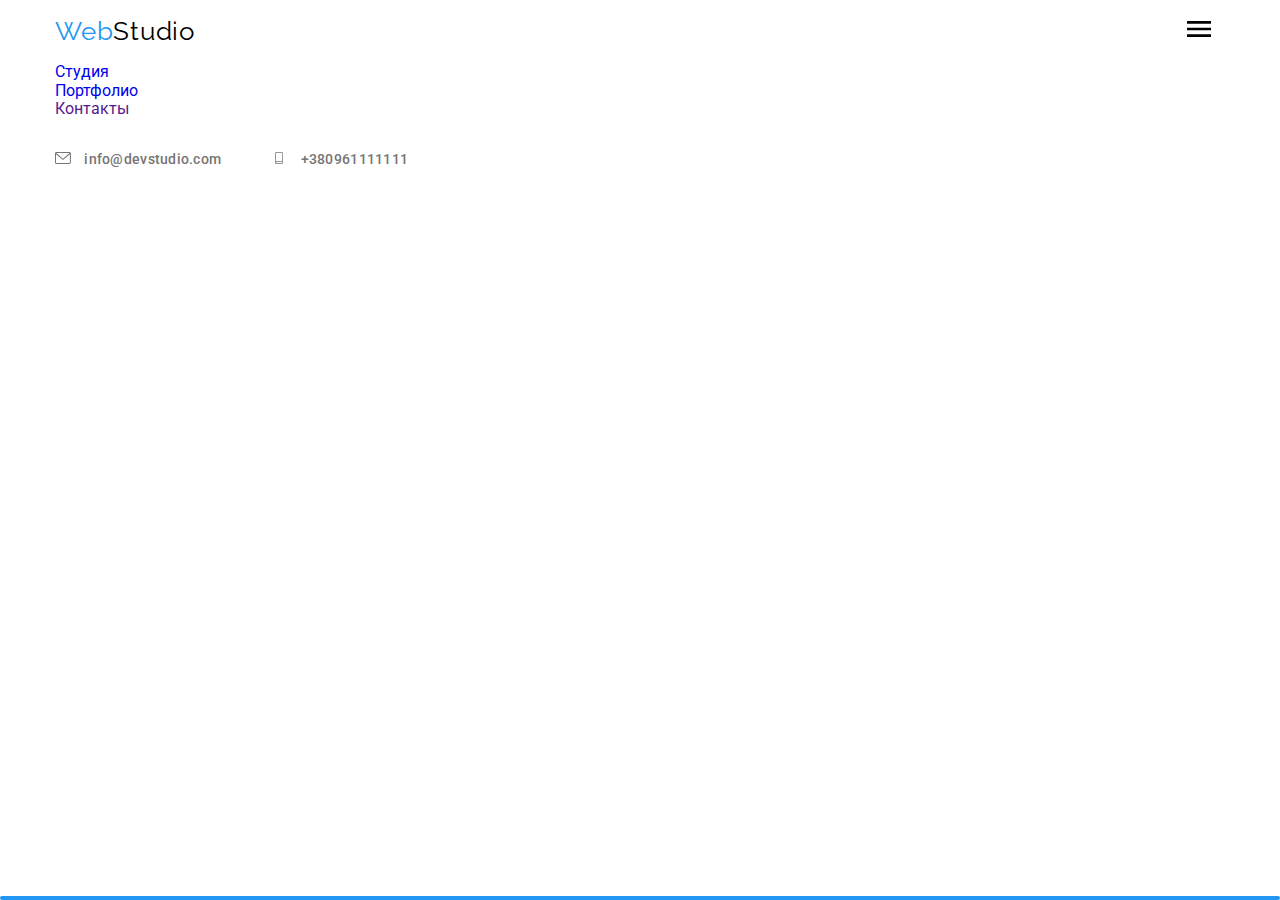
==== commit 49921430: "finished hero section" ====
--- a/index.html
+++ b/index.html
@@ -17,12 +17,19 @@
 
 <body>
     <!-- Header-->
-    <!-- <header>
+    <header>
         <div class="conteiner header-flex">
             <nav class="nav">
-                <a class="logo" href="./index.html">
-                    <span class="accent"> Web</span>Studio
-                </a>
+                <div class="menu-wraper">
+                    <a class="logo" href="./index.html">
+                        <span class="accent"> Web</span>Studio
+                    </a>
+                    <button class="menu" type="button">
+                        <svg class="menu__icon" width="40px" height="40px">
+                            <use href="./css/sprite.svg#icon-menu"></use>
+                        </svg>
+                    </button>
+                </div>
 
                 <ul class="list nav__list">
                     <li class="nav__item">
@@ -54,14 +61,15 @@
                 </li>
             </ul>
         </div>
-    </header> -->
+    </header>
+
     <!-- Main content -->
     <main>
         <!-- Hero section -->
-        <section class="hero-section">
+        <!-- <section class="hero-section">
             <h1 class="hero-section__heading">Эффективные решения для вашего бизнеса</h1>
             <button class="hero-section__button" data-modal-open type="button">Заказать услугу</button>
-        </section>
+        </section> -->
         <!-- Our benefits -->
         <!-- <section class="benefits-section">
             <div class="conteiner">
@@ -451,15 +459,15 @@
         </div>
     </footer> -->
     <!-- Modal window -->
-    <div class="backdrop is-hidden" data-modal>
+    <!-- <div class="backdrop is-hidden" data-modal>
         <div class="modal-form">
             <button class="modal-close-btn" data-modal-close type="button">
                 <svg class="madal-close-icon" width="18" height="18">
                     <use href="./css/sprite.svg#icon-close"></use>
                 </svg>
-            </button>
-            <!-- Modal form -->
-            <p class="call-form_title">Оставьте свои данные, мы вам перезвоним</p>
+            </button> -->
+    <!-- Modal form -->
+    <!-- <p class="call-form_title">Оставьте свои данные, мы вам перезвоним</p>
             <form class="call-form" action="#" method="get">
                 <div class="call-form__wraper">
                     <label class="call-form__label" for="name">Имя</label>
@@ -509,7 +517,7 @@
             </form>
         </div>
     </div>
-    <script src="./js/modal.js"></script>
+    <script src="./js/modal.js"></script> -->
 </body>
 
 </html>--- a/css/main.min.css
+++ b/css/main.min.css
@@ -1,2 +1,2 @@
-:root{--main-text-color: #757575;--headers-link-color: #212121;--hero-adress-color: #ffffff;--footer-contakt-color: rgba(255, 255, 255, 0.6);--accent-color: #2196f3;--bgc-team-btn: #f5f4fa;--secondary-bgc: #e5e5e5;--employee-card-color: #ffffff;--icon-color: #afb1b8;--footer-bgc: #2f303a;--main-font-family: Roboto, sans-serif;--logo-font-family: Raleway, sans-serif}.list{list-style:none}a{text-decoration:none}h1,h2,h3,h4,h5,h6,p,ul{margin:0;padding:0}img{display:block;height:auto}.accent{color:var(--accent-color)}.visually-hidden{clip:rect(0 0 0 0);clip-path:inset(50%);height:1px;overflow:hidden;position:absolute;white-space:nowrap;width:1px}.conteiner{max-width:100%;margin:0 auto;padding-left:15px;padding-right:15px}@media screen and (min-width: 480px){.conteiner{width:480px}}@media screen and (min-width: 768px){.conteiner{width:768px}}@media screen and (min-width: 1200px){.conteiner{width:1200px}}.current::after{position:absolute;bottom:0;left:0;display:inline-block;content:" ";width:100%;height:4px;background:var(--accent-color);border-radius:2px}.section{padding-top:50px;padding-bottom:50px}@media screena and (min-width: 480px){.section{padding-top:60px;padding-bottom:60px}}@media screena and (min-width: 768px){.section{padding-top:60px;padding-bottom:60px}}@media screena and (min-width: 1200px){.section{padding-top:94px;padding-bottom:94px}}.social-list{display:flex;justify-content:center}.social-list__item{width:44px;height:44px;border-radius:50%;margin-right:10px;background:var(--employee-card-color)}.social-list__item:last-child{margin-right:0}.social-list__link{width:100%;height:100%;display:flex;align-items:center;justify-content:center}.social-list__link:hover,.social-list__link:focus{background-color:var(--accent-color);border-radius:50%;transition-duration:250ms;transition-timing-function:cubic-bezier(0.4, 0, 0.2, 1)}.social-list__link:hover .social-list__icon,.social-list__link:focus .social-list__icon{background-color:var(--accent-color);fill:var(--employee-card-color);transition-duration:250ms;transition-timing-function:cubic-bezier(0.4, 0, 0.2, 1)}.social-list__icon{fill:var(--icon-color)}.is-hidden{visibility:hidden;opacity:0;pointer-events:none}.backdrop{display:flex;justify-content:center;width:100vw;height:100vw;position:fixed;top:0;background:rgba(0,0,0,0.2)}.modal-form{position:absolute;width:290px;top:80px;padding:34px;background:var(--hero-adress-color);box-shadow:0px 1px 3px rgba(0,0,0,0.12),0px 1px 1px rgba(0,0,0,0.14),0px 2px 1px rgba(0,0,0,0.2);border-radius:4px}@media screen and (min-width: 480px){.modal-form{top:93px;width:450px;padding:40px}}@media screen and (min-width: 480px){.modal-form{top:208px}}@media screen and (min-width: 1200px){.modal-form{top:221px;width:528px}}.modal-close-btn{display:flex;align-items:center;position:absolute;right:8px;top:8px;border-radius:50%;background:#ffffff;border:1px solid rgba(0,0,0,0.1);width:30px;height:30px;cursor:pointer}.modal-close-btn:hover,.modal-close-btn:focus{fill:var(--accent-color)}.call-form_title{font-size:14px;font-weight:700;text-align:center;letter-spacing:0.03em;margin-bottom:20px;color:var(--headers-link-color)}@media screen and (min-width: 480px){.call-form_title{font-size:20px;line-height:1.15;margin-bottom:30px}}.call-form__label{font-size:12px;line-height:1.16;letter-spacing:0.01em;margin-bottom:4px;color:var(--main-text-color)}.call-form__input{display:block;margin-bottom:28px;width:100%;height:40px;padding:12px 42px;border:1px solid rgba(33,33,33,0.2);border-radius:4px}.call-form__input:hover,.call-form__input:focus{border:none;outline:1px solid var(--accent-color);transition-duration:250ms;transition-timing-function:cubic-bezier(0.4, 0, 0.2, 1)}.call-form__input:hover+.call-form__icon,.call-form__input:focus+.call-form__icon{fill:var(--accent-color)}.call-form__wraper{display:block;position:relative}.call-form__icon{position:absolute;top:50%;transform:translateY(-50%);left:12px}.call-form__textarea{display:block;width:100%;height:120px;resize:none;margin-bottom:20px;font-size:14px;line-height:1.14;letter-spacing:0.01em;color:rgba(117,117,117,0.5);padding:12px 16px;margin-bottom:20px;border:1px solid rgba(33,33,33,0.2);box-sizing:border-box;border-radius:4px}.call-form__textarea:hover,.call-form__textarea:focus{outline:1px solid var(--accent-color);transition-duration:250ms;transition-timing-function:cubic-bezier(0.4, 0, 0.2, 1)}.checkbox__wraper{position:relative;margin-bottom:30px}.checkbox-icon-wreper{position:absolute}.checkbox__label{display:flex;align-items:center;font-size:11px;line-height:1.16;letter-spacing:0.03em;color:var(--main-text-color)}.checkbox__label:hover,.checkbox__label:focus{cursor:pointer;transition-duration:250ms;transition-timing-function:cubic-bezier(0.4, 0, 0.2, 1)}@media screen and (min-width: 480px){.checkbox__label{font-size:12px;line-height:1.16}}@media screen and (min-width: 1200px){.checkbox__label{font-size:14px;line-height:1.7}}.checkbox__label .checkbox{display:flex;justify-content:center;align-items:center;width:16px;height:15px;margin-right:7px;border:1px solid #000000;border-radius:2px}.checkbox__icon{fill:#ffffff}.checkbox__input:checked+.checkbox__label .checkbox{border:none;background-color:var(--accent-color)}.checkbox-link{font-size:11px;line-height:1.16;letter-spacing:0.03em;text-decoration-line:underline;margin-left:1px;color:var(--accent-color)}@media screen and (min-width: 480px){.checkbox-link{font-size:12px;line-height:1.16;margin-left:2px}}@media screen and (min-width: 1200px){.checkbox-link{font-size:14px;line-height:1.7}}.checkbox_btn{display:block;margin:0 auto;padding:10px 55px;font-weight:700;font-size:16px;line-height:1.9;letter-spacing:0.06em;background:var(--accent-color);box-shadow:0px 4px 4px rgba(0,0,0,0.15);border:none;border-radius:4px;color:#ffffff}.checkbox_btn:hover,.checkbox_btn:focus{cursor:pointer;box-shadow:0px 3px 1px rgba(0,0,0,0.1),0px 1px 2px rgba(0,0,0,0.08),0px 2px 2px rgba(0,0,0,0.12);transition-duration:250ms;transition-timing-function:cubic-bezier(0.4, 0, 0.2, 1)}.header-line{border-bottom:1px solid #ececec}.address{font-style:normal;font-size:14px;line-height:1.7;letter-spacing:0.03em;display:flex;flex-direction:column;align-items:center;margin-bottom:40px}@media screen and (min-width: 480px){.address{margin-bottom:60px}}@media screen and (min-width: 1200px){.address{display:block}}.address__text{font-size:12px;line-height:1.5px;text-align:center;letter-spacing:0.03em;margin-bottom:8px;color:var(--hero-adress-color)}@media screen and (min-width: 480px){.address__text{font-size:14px;line-height:1.7px}}@media screen and (min-width: 1200px){.address__text{margin-bottom:9px}}.address__link{font-size:12px;line-height:1.5;text-align:center;letter-spacing:0.03em;color:rgba(255,255,255,0.6)}@media screen and (min-width: 480px){.address__link{font-size:14px;line-height:1.7}}.address__item{margin-bottom:8px}.address__item:last-child{margin-bottom:0}.address__link{color:var(--footer-contakt-color)}.mailing{display:flex;flex-direction:column;align-items:center}@media screen and (min-width: 1200px){.mailing{display:block}}.mailing__title{font-weight:700;font-size:12px;line-height:1;letter-spacing:0.03em;text-transform:uppercase;margin-bottom:18px;color:#ffffff}@media screen and (min-width: 480px){.mailing__title{font-weight:700;font-size:14px;line-height:1.14;letter-spacing:0.03em;text-transform:uppercase;margin-bottom:20px}}.mailing__wraper{display:flex;flex-direction:column;align-items:center}@media screen and (min-width: 1200px){.mailing__wraper{flex-direction:row;align-items:baseline}}.mailing__input{font-size:16px;line-height:1.25;letter-spacing:0.03em;color:rgba(255,255,255,0.6);width:290px;height:40px;padding:15px;margin-bottom:15px;background-color:var(--footer-bgc);border:1px solid rgba(255,255,255,0.3);border-radius:4px}@media screen and (min-width: 480px){.mailing__input{width:450px;height:50px;margin-bottom:20px}}@media screen and (min-width: 1200px){.mailing__input{width:358px;margin-right:12px;margin-bottom:0}}.mailing__btn{position:relative;font-weight:700;font-size:16px;line-height:1.9;text-align:center;letter-spacing:0.06em;cursor:pointer;padding:10px 62px 10px 30px;color:#ffffff;background:var(--accent-color);border-radius:4px;border:1px solid var(--footer-bgc)}.mailing__btn:hover,.mailing__btn:focus{transition-duration:250ms;transition-timing-function:cubic-bezier(0.4, 0, 0.2, 1)}.mailing__icon{position:absolute;right:28px}body{font-family:var(--main-font-family);color:var(--main-text-color)}.header-flex{display:flex}.logo{font-family:var(--logo-font-family);font-style:700;font-size:26px;line-height:1.2;letter-spacing:0.03em;margin-right:94px;padding-top:25px;padding-bottom:25px;color:#000000}.nav{display:flex;align-items:center}.nav__list{display:flex;align-items:center}.nav__item{position:relative;padding-top:32px;padding-bottom:32px;margin-right:50px}.nav__item:last-child{margin-right:0}.nav__link{font-weight:500;font-size:14px;line-height:1.1;letter-spacing:0.02em;color:var(--headers-link-color)}.nav__link:hover,.nav__link:focus{color:var(--accent-color);transition-duration:250ms;transition-timing-function:cubic-bezier(0.4, 0, 0.2, 1)}.contact-list{display:flex;align-items:center;margin-left:auto}.contaсt-list__link{font-weight:500;font-size:14px;line-height:1.1px;letter-spacing:0.02em;color:var(--main-text-color)}.contaсt-list__link:hover,.contaсt-list__link:focus{color:var(--accent-color);fill:var(--accent-color);transition-duration:250ms;transition-timing-function:cubic-bezier(0.4, 0, 0.2, 1)}.contaсt-list__link:hover .contaсt-list__icon,.contaсt-list__link:focus .contaсt-list__icon{fill:var(--accent-color);transition-duration:250ms;transition-timing-function:cubic-bezier(0.4, 0, 0.2, 1)}.contaсt-list__item{padding-top:32px;padding-bottom:32px;margin-right:50px}.contaсt-list__item:last-child{margin-right:0}.contaсt-list__icon{width:16px;height:12px;margin-right:10px;fill:var(--main-text-color)}.hero-section{max-width:1600px;margin-left:auto;margin-right:auto;padding-top:200px;padding-bottom:200px;text-align:center;background-image:linear-gradient(to right, rgba(47,48,58,0.4), rgba(47,48,58,0.4)),url(../images/Hero/herobgcimg.jpg);background-size:cover;background-repeat:no-repeat;background-position:center}.hero-section__heading{font-weight:900;font-size:44px;line-height:1.4;letter-spacing:0.06em;text-transform:uppercase;max-width:700px;margin-bottom:30px;margin-left:auto;margin-right:auto;color:var(--hero-adress-color)}.hero-section__button{font-weight:700;font-size:16px;line-height:1.9;letter-spacing:0.06em;text-align:center;padding:10px 32px;box-shadow:0px 4px 4px rgba(0,0,0,0.15);border-radius:4px;border:none;color:var(--hero-adress-color);background-color:var(--accent-color);cursor:pointer}.benefits-section{padding-top:60px;padding-bottom:60px;color:var(--secondary-bgc)}@media screen and (min-width: 1200px){.benefits-section{padding-top:94px;padding-bottom:47px}}.benefits-list__header{font-weight:700;font-size:12px;line-height:0.8;letter-spacing:0.03em;text-align:center;margin-bottom:10px;text-transform:uppercase;color:var(--headers-link-color)}@media screen and (min-width: 480px){.benefits-list__header{font-size:14px;line-height:1.14}}@media screen and (min-width: 768px){.benefits-list__header{text-align:start}}@media screen and (min-width: 768px){.benefits-list{display:flex;flex-wrap:wrap}}@media screen and (min-width: 1200px){.benefits-list{display:flex;justify-content:center}}.benefits-list__item{margin-bottom:30px}.benefits-list__item:last-child{margin-bottom:0}@media screen and (min-width: 768px){.benefits-list__item{width:350px;margin-right:30px}.benefits-list__item:nth-child(even){margin-right:0}.benefits-list__item:nth-last-child(-n+2){margin-bottom:0}}@media screen and (min-width: 768px) and (min-width: 1200px){.benefits-list__item{width:270px;margin-bottom:0}.benefits-list__item:nth-child(even){margin-right:30px}.benefits-list__item:last-child{margin-right:0}}.benefits-list__item .benefits-list__wraper{width:297px;height:120px;display:flex;align-items:center;justify-content:center;border-radius:4px;margin-bottom:30px;background:#f5f4fa}@media screen and (min-width: 480px){.benefits-list__item .benefits-list__wraper{width:450px}}@media screen and (min-width: 768px){.benefits-list__item .benefits-list__wraper{width:350px}}@media screen and (min-width: 1200px){.benefits-list__item .benefits-list__wraper{width:100%}}.benefits-list__item .benefits-list__text{font-size:12px;line-height:1.4;letter-spacing:0.03em;color:var(--main-text-color)}@media screen and (min-width: 480px){.benefits-list__item .benefits-list__text{font-size:14px;line-height:1.7}}.our-direction{padding-top:47px;padding-bottom:94px;color:var(--secondary-bgc)}.direction-list{display:flex}.direction-list__item{margin-right:30px}.direction-list__item:last-child{margin-right:0}.direction-list__wraper{position:relative}.direction-list__text{position:absolute;display:flex;align-items:center;justify-content:center;font-family:var(--main-font-family);font-weight:700;font-size:14px;line-height:1.14;letter-spacing:0.03em;text-transform:uppercase;width:100%;min-height:70px;bottom:0;color:var(--hero-adress-color);background:rgba(47,48,58,0.8)}.our-direction__titlle{font-weight:700;font-size:36px;line-height:1.2;letter-spacing:0.03em;margin-bottom:50px;text-align:center;color:var(--headers-link-color)}.team{background-color:var(--bgc-team-btn)}.team__title{font-size:24px;line-height:1;margin-bottom:25px;letter-spacing:0.03em;text-align:center;color:var(--headers-link-color)}@media screen and (min-width: 480px){.team__title{font-size:28px;line-height:1.17;letter-spacing:0.03em;margin-bottom:30px}}@media screen and (min-width: 768px){.team-list{display:flex;flex-wrap:wrap}}@media screen and (min-width: 1200px){.team-list{display:flex;flex-wrap:nowrap}}.team-list__item{text-align:center;background:var(--employee-card-color);box-shadow:0px 1px 3px rgba(0,0,0,0.12),0px 1px 1px rgba(0,0,0,0.14),0px 2px 1px rgba(0,0,0,0.2);border-radius:0px 0px 4px 4px;margin-bottom:30px}.team-list__item:last-child{margin-right:0}.team-list__item:last-child{margin-bottom:0}@media screen and (min-width: 768px){.team-list__item{width:354px;height:536px;margin-right:30px;margin-bottom:30px}.team-list__item:nth-child(even){margin-right:0}.team-list__item:nth-last-child(-n+2){margin-bottom:0}}@media screen and (min-width: 1200px){.team-list__item{flex-basis:calc(100% / 4 - 30px);height:100%;margin-bottom:0}.team-list__item:nth-child(even){margin-right:30px}.team-list__item:nth-last-child(-n+2){margin-bottom:unset}.team-list__item:last-child{margin-right:0}}.team-list__img{display:inline-block}.team-card__members{font-size:14px;line-height:1;letter-spacing:0.03em;margin-bottom:10px;color:var(--headers-link-color)}@media screen and (min-width: 480px){.team-card__members{font-size:16px;line-height:1.2;font-weight:500}}.team-card__text{font-size:14px;line-height:1;letter-spacing:0.03em;margin-bottom:16px;color:var(--main-text-color)}@media screen and (min-width: 480px){.team-card__text{font-size:16px;line-height:1.2}}.team-card{padding-top:30px;padding-bottom:24px}@media screen and (min-width: 1200px){.team-card{padding-bottom:30px}}.clients__title{font-size:20px;line-height:1;text-align:center;letter-spacing:0.03em;margin-bottom:25px;color:var(--headers-link-color)}@media screen and (min-width: 480px){.clients__title{font-weight:700;font-size:28px;line-height:1.17;text-align:center;letter-spacing:0.03em;margin-bottom:30px}}@media screen and (min-width: 1200px){.clients__title{font-size:36px;line-height:1.7;margin-bottom:50px}}.clients-list{display:flex;flex-wrap:wrap;justify-content:center}.clients-list__item{height:92px;width:135px;margin-right:10px;margin-bottom:20px;border:1px solid var(--icon-color);border-radius:4px}.clients-list__item:nth-child(even){margin-right:0}.clients-list__item:hover,.clients-list__item:focus{border:1px solid var(--accent-color);transition-duration:250ms;transition-timing-function:cubic-bezier(0.4, 0, 0.2, 1)}.clients-list__item:hover .clients-list__icon,.clients-list__item:focus .clients-list__icon{fill:var(--accent-color);transition-duration:250ms;transition-timing-function:cubic-bezier(0.4, 0, 0.2, 1)}@media screen and (min-width: 480px){.clients-list__item{width:210px;margin-right:30px;margin-bottom:30px}.clients-list__item:nth-child(even){margin-right:0}.clients-list__item:nth-last-child(-n+2){margin-bottom:0}}@media screen and (min-width: 768px){.clients-list__item{width:226px}.clients-list__item:nth-child(even){margin-right:30px}.clients-list__item:nth-last-child(-n+2){margin-bottom:unset}.clients-list__item:nth-child(3n+3){margin-right:0}.clients-list__item:nth-last-child(-n+3){margin-bottom:0}}@media screen and (min-width: 1200px){.clients-list__item{width:170px;margin-bottom:0}.clients-list__item:nth-child(3n+3){margin-right:30px}.clients-list__item:last-child{margin-right:0}.clients-list__item:nth-last-child(-n+3){margin-bottom:0}}.clients-list__link{width:100%;height:100%;display:flex;align-items:center;justify-content:center;fill:var(--icon-color)}.footer{padding-top:60px;padding-bottom:60px;background-color:var(--footer-bgc)}@media screen and (min-width: 1200px){.footer-flex-wraper{display:flex;align-items:baseline}}@media screen and (min-width: 768px){.tablet-flex-wraper{display:flex;justify-content:space-around}}@media screen and (min-width: 1200px){.tablet-flex-wraper{justify-content:unset;align-items:baseline}}.footer-logo-wraper{display:flex;flex-direction:column;align-items:center}@media screen and (min-width: 1200px){.footer-logo-wraper{display:block;margin-right:70px}}.footer-logo{display:inline-block;font-family:var(--logo-font-family);font-weight:700;font-size:22px;line-height:1;text-align:center;letter-spacing:0.03em;margin-bottom:15px;color:#ffffff}@media screen and (min-width: 480px){.footer-logo{font-size:24px;line-height:1.16;margin-bottom:20px}}@media screen and (min-width: 1200px){.footer-logo{font-size:26px;line-height:1.2;margin-bottom:20px}}.footer-social{display:flex;flex-direction:column;align-items:center}@media screen and (min-width: 1200px){.footer-social{margin-right:93px}}.footer-social__title{font-weight:700;font-size:12px;line-height:1;letter-spacing:0.03em;text-transform:uppercase;margin-bottom:18px;color:#ffffff}@media screen and (min-width: 480px){.footer-social__title{font-size:14px;line-height:1.15;margin-bottom:20px}}.footer-social__list{display:flex;margin-bottom:45px}@media screen and (min-width: 480px){.footer-social__list{margin-bottom:60px}}.footer-social__item{width:44px;height:44px;border-radius:50%;margin-right:10px;background:rgba(255,255,255,0.1)}.footer-social__item:last-child{margin-right:0}.footer-social__link{width:100%;height:100%;display:flex;align-items:center;justify-content:center}.footer-social__link:hover,.footer-social__link :focus{border-radius:50%;background:var(--accent-color);transition-duration:250ms;transition-timing-function:cubic-bezier(0.4, 0, 0.2, 1)}.footer-social__icon{fill:var(--hero-adress-color)}.portfolio-title{display:none}.portfolio-nav{display:flex;flex-wrap:wrap}@media screen and (min-width: 768px){.portfolio-nav{flex-wrap:nowrap;justify-content:center}}.portfolio-nav__item{margin-right:8px;margin-bottom:15px}.portfolio-nav__item:nth-child(even){margin-right:0}.portfolio-nav__item:last-child{margin-bottom:0}@media screen and (min-width: 480px){.portfolio-nav__item:nth-child(even){margin-right:8px}.portfolio-nav__item:last-child{margin-bottom:unset}.portfolio-nav__item:nth-child(3n+3){margin-right:0}.portfolio-nav__item:nth-last-child(-n+2){margin-bottom:0}}@media screen and (min-width: 768px){.portfolio-nav__item:nth-child(even){margin-right:8px}.portfolio-nav__item:nth-child(3n+3){margin-right:8px}.portfolio-nav__item:nth-last-child(-n+2){margin-bottom:unset}}.portfolio-nav__btn{font-weight:500;font-size:16px;line-height:1.6;letter-spacing:0.03em;padding:6px 22px;text-align:center;cursor:pointer;border-radius:4px;border:none;color:var(--headers-link-color);background-color:var(--bgc-team-btn)}.portfolio-nav__btn:hover,.portfolio-nav__btn:focus{color:var(--hero-adress-color);background-color:var(--accent-color);box-shadow:0px 3px 1px rgba(0,0,0,0.1),0px 1px 2px rgba(0,0,0,0.08),0px 2px 2px rgba(0,0,0,0.12);transition-duration:250ms;transition-timing-function:cubic-bezier(0.4, 0, 0.2, 1)}.work-examples{display:flex;flex-wrap:wrap;justify-content:center}@media screen and (min-width: 768px){.work-examples{justify-content:normal}}.work-examples-item{width:290px;margin-bottom:20px;background:var(--employee-card-color);border:1px solid #eeeeee}.work-examples-item:last-child{margin-bottom:0}@media screen and (min-width: 480px){.work-examples-item{width:450px;height:404px;margin-bottom:30px}}@media screen and (min-width: 768px){.work-examples-item{width:354px;height:440px;margin-bottom:30px;margin-right:30px}.work-examples-item:nth-child(even){margin-right:0}.work-examples-item:last-child{margin-bottom:0}}@media screen and (min-width: 1200px){.work-examples-item{flex-basis:calc(100% / 3 - 60px)}.work-examples-item:nth-child(even){margin-right:30px}.work-examples-item:last-child{margin-bottom:unset}.work-examples-item:nth-last-child(-n+3){margin-bottom:0}}.work-examples-item:hover,.work-examples-item:focus{box-shadow:0px 3px 1px rgba(0,0,0,0.1),0px 1px 2px rgba(0,0,0,0.08),0px 2px 2px rgba(0,0,0,0.12);transition-duration:250ms;transition-timing-function:cubic-bezier(0.4, 0, 0.2, 1)}.work-examples-item:hover .work-text-overlay{transform:translateY(0);transition:transform 300ms linear}.card-description-conteiner{position:relative;overflow:hidden;display:flex;justify-content:center}.work-text-overlay{position:absolute;top:0;left:0;font-size:18px;line-height:1.56;letter-spacing:0.03em;color:var(--hero-adress-color);background:rgba(33,150,243,0.9);height:100%;padding:63px 24px;transform:translateY(100%);transition:transform 300ms linear}.work-examples-description{padding:20px 24px}.work-examples-title{font-weight:700;font-size:18px;line-height:2;letter-spacing:0.06em;margin-bottom:4px;color:var(--headers-link-color)}.work-examples-text{font-size:16px;line-height:1.9;letter-spacing:0.03em;color:var(--main-text-color)}
+:root{--main-text-color: #757575;--headers-link-color: #212121;--hero-adress-color: #ffffff;--footer-contakt-color: rgba(255, 255, 255, 0.6);--accent-color: #2196f3;--bgc-team-btn: #f5f4fa;--secondary-bgc: #e5e5e5;--employee-card-color: #ffffff;--icon-color: #afb1b8;--footer-bgc: #2f303a;--main-font-family: Roboto, sans-serif;--logo-font-family: Raleway, sans-serif}.list{list-style:none}a{text-decoration:none}h1,h2,h3,h4,h5,h6,p,ul{margin:0;padding:0}img{display:block;height:auto}.accent{color:var(--accent-color)}.visually-hidden{clip:rect(0 0 0 0);clip-path:inset(50%);height:1px;overflow:hidden;position:absolute;white-space:nowrap;width:1px}.conteiner{max-width:100%;margin:0 auto;padding-left:15px;padding-right:15px}@media screen and (min-width: 480px){.conteiner{width:480px}}@media screen and (min-width: 768px){.conteiner{width:768px}}@media screen and (min-width: 1200px){.conteiner{width:1200px}}.current::after{position:absolute;bottom:0;left:0;display:inline-block;content:" ";width:100%;height:4px;background:var(--accent-color);border-radius:2px}.section{padding-top:50px;padding-bottom:50px}@media screena and (min-width: 480px){.section{padding-top:60px;padding-bottom:60px}}@media screena and (min-width: 768px){.section{padding-top:60px;padding-bottom:60px}}@media screena and (min-width: 1200px){.section{padding-top:94px;padding-bottom:94px}}.social-list{display:flex;justify-content:center}.social-list__item{width:44px;height:44px;border-radius:50%;margin-right:10px;background:var(--employee-card-color)}.social-list__item:last-child{margin-right:0}.social-list__link{width:100%;height:100%;display:flex;align-items:center;justify-content:center}.social-list__link:hover,.social-list__link:focus{background-color:var(--accent-color);border-radius:50%;transition-duration:250ms;transition-timing-function:cubic-bezier(0.4, 0, 0.2, 1)}.social-list__link:hover .social-list__icon,.social-list__link:focus .social-list__icon{background-color:var(--accent-color);fill:var(--employee-card-color);transition-duration:250ms;transition-timing-function:cubic-bezier(0.4, 0, 0.2, 1)}.social-list__icon{fill:var(--icon-color)}.is-hidden{visibility:hidden;opacity:0;pointer-events:none}.backdrop{display:flex;justify-content:center;width:100vw;height:100vw;position:fixed;top:0;background:rgba(0,0,0,0.2)}.modal-form{position:absolute;width:290px;top:80px;padding:34px;background:var(--hero-adress-color);box-shadow:0px 1px 3px rgba(0,0,0,0.12),0px 1px 1px rgba(0,0,0,0.14),0px 2px 1px rgba(0,0,0,0.2);border-radius:4px}@media screen and (min-width: 480px){.modal-form{top:93px;width:450px;padding:40px}}@media screen and (min-width: 480px){.modal-form{top:208px}}@media screen and (min-width: 1200px){.modal-form{top:221px;width:528px}}.modal-close-btn{display:flex;align-items:center;position:absolute;right:8px;top:8px;border-radius:50%;background:#ffffff;border:1px solid rgba(0,0,0,0.1);width:30px;height:30px;cursor:pointer}.modal-close-btn:hover,.modal-close-btn:focus{fill:var(--accent-color)}.call-form_title{font-size:14px;font-weight:700;text-align:center;letter-spacing:0.03em;margin-bottom:20px;color:var(--headers-link-color)}@media screen and (min-width: 480px){.call-form_title{font-size:20px;line-height:1.15;margin-bottom:30px}}.call-form__label{font-size:12px;line-height:1.16;letter-spacing:0.01em;margin-bottom:4px;color:var(--main-text-color)}.call-form__input{display:block;margin-bottom:28px;width:100%;height:40px;padding:12px 42px;border:1px solid rgba(33,33,33,0.2);border-radius:4px}.call-form__input:hover,.call-form__input:focus{border:none;outline:1px solid var(--accent-color);transition-duration:250ms;transition-timing-function:cubic-bezier(0.4, 0, 0.2, 1)}.call-form__input:hover+.call-form__icon,.call-form__input:focus+.call-form__icon{fill:var(--accent-color)}.call-form__wraper{display:block;position:relative}.call-form__icon{position:absolute;top:50%;transform:translateY(-50%);left:12px}.call-form__textarea{display:block;width:100%;height:120px;resize:none;margin-bottom:20px;font-size:14px;line-height:1.14;letter-spacing:0.01em;color:rgba(117,117,117,0.5);padding:12px 16px;margin-bottom:20px;border:1px solid rgba(33,33,33,0.2);box-sizing:border-box;border-radius:4px}.call-form__textarea:hover,.call-form__textarea:focus{outline:1px solid var(--accent-color);transition-duration:250ms;transition-timing-function:cubic-bezier(0.4, 0, 0.2, 1)}.checkbox__wraper{position:relative;margin-bottom:30px}.checkbox-icon-wreper{position:absolute}.checkbox__label{display:flex;align-items:center;font-size:11px;line-height:1.16;letter-spacing:0.03em;color:var(--main-text-color)}.checkbox__label:hover,.checkbox__label:focus{cursor:pointer;transition-duration:250ms;transition-timing-function:cubic-bezier(0.4, 0, 0.2, 1)}@media screen and (min-width: 480px){.checkbox__label{font-size:12px;line-height:1.16}}@media screen and (min-width: 1200px){.checkbox__label{font-size:14px;line-height:1.7}}.checkbox__label .checkbox{display:flex;justify-content:center;align-items:center;width:16px;height:15px;margin-right:7px;border:1px solid #000000;border-radius:2px}.checkbox__icon{fill:#ffffff}.checkbox__input:checked+.checkbox__label .checkbox{border:none;background-color:var(--accent-color)}.checkbox-link{font-size:11px;line-height:1.16;letter-spacing:0.03em;text-decoration-line:underline;margin-left:1px;color:var(--accent-color)}@media screen and (min-width: 480px){.checkbox-link{font-size:12px;line-height:1.16;margin-left:2px}}@media screen and (min-width: 1200px){.checkbox-link{font-size:14px;line-height:1.7}}.checkbox_btn{display:block;margin:0 auto;padding:10px 55px;font-weight:700;font-size:16px;line-height:1.9;letter-spacing:0.06em;background:var(--accent-color);box-shadow:0px 4px 4px rgba(0,0,0,0.15);border:none;border-radius:4px;color:#ffffff}.checkbox_btn:hover,.checkbox_btn:focus{cursor:pointer;box-shadow:0px 3px 1px rgba(0,0,0,0.1),0px 1px 2px rgba(0,0,0,0.08),0px 2px 2px rgba(0,0,0,0.12);transition-duration:250ms;transition-timing-function:cubic-bezier(0.4, 0, 0.2, 1)}.header-line{border-bottom:1px solid #ececec}.address{font-style:normal;font-size:14px;line-height:1.7;letter-spacing:0.03em;display:flex;flex-direction:column;align-items:center;margin-bottom:40px}@media screen and (min-width: 480px){.address{margin-bottom:60px}}@media screen and (min-width: 1200px){.address{display:block}}.address__text{font-size:12px;line-height:1.5px;text-align:center;letter-spacing:0.03em;margin-bottom:8px;color:var(--hero-adress-color)}@media screen and (min-width: 480px){.address__text{font-size:14px;line-height:1.7px}}@media screen and (min-width: 1200px){.address__text{margin-bottom:9px}}.address__link{font-size:12px;line-height:1.5;text-align:center;letter-spacing:0.03em;color:rgba(255,255,255,0.6)}@media screen and (min-width: 480px){.address__link{font-size:14px;line-height:1.7}}.address__item{margin-bottom:8px}.address__item:last-child{margin-bottom:0}.address__link{color:var(--footer-contakt-color)}.mailing{display:flex;flex-direction:column;align-items:center}@media screen and (min-width: 1200px){.mailing{display:block}}.mailing__title{font-weight:700;font-size:12px;line-height:1;letter-spacing:0.03em;text-transform:uppercase;margin-bottom:18px;color:#ffffff}@media screen and (min-width: 480px){.mailing__title{font-weight:700;font-size:14px;line-height:1.14;letter-spacing:0.03em;text-transform:uppercase;margin-bottom:20px}}.mailing__wraper{display:flex;flex-direction:column;align-items:center}@media screen and (min-width: 1200px){.mailing__wraper{flex-direction:row;align-items:baseline}}.mailing__input{font-size:16px;line-height:1.25;letter-spacing:0.03em;color:rgba(255,255,255,0.6);width:290px;height:40px;padding:15px;margin-bottom:15px;background-color:var(--footer-bgc);border:1px solid rgba(255,255,255,0.3);border-radius:4px}@media screen and (min-width: 480px){.mailing__input{width:450px;height:50px;margin-bottom:20px}}@media screen and (min-width: 1200px){.mailing__input{width:358px;margin-right:12px;margin-bottom:0}}.mailing__btn{position:relative;font-weight:700;font-size:16px;line-height:1.9;text-align:center;letter-spacing:0.06em;cursor:pointer;padding:10px 62px 10px 30px;color:#ffffff;background:var(--accent-color);border-radius:4px;border:1px solid var(--footer-bgc)}.mailing__btn:hover,.mailing__btn:focus{transition-duration:250ms;transition-timing-function:cubic-bezier(0.4, 0, 0.2, 1)}.mailing__icon{position:absolute;right:28px}body{font-family:var(--main-font-family);color:var(--main-text-color)}.logo{font-family:var(--logo-font-family);font-style:700;font-size:26px;line-height:1.2;letter-spacing:0.03em;padding-top:14px;padding-bottom:14px;color:#000000}@media screen and (min-width: 480px){.logo{padding-top:16px;padding-bottom:16px}}@media screen and (min-width: 7668px){.logo{padding-top:26px;padding-bottom:26px}}.menu-wraper{display:flex;justify-content:space-between}.menu{margin:right auto;border:none;background-color:#fff}.contact-list{display:flex;align-items:center;margin-left:auto}.contaсt-list__link{font-weight:500;font-size:14px;line-height:1.1px;letter-spacing:0.02em;color:var(--main-text-color)}.contaсt-list__link:hover,.contaсt-list__link:focus{color:var(--accent-color);fill:var(--accent-color);transition-duration:250ms;transition-timing-function:cubic-bezier(0.4, 0, 0.2, 1)}.contaсt-list__link:hover .contaсt-list__icon,.contaсt-list__link:focus .contaсt-list__icon{fill:var(--accent-color);transition-duration:250ms;transition-timing-function:cubic-bezier(0.4, 0, 0.2, 1)}.contaсt-list__item{padding-top:32px;padding-bottom:32px;margin-right:50px}.contaсt-list__item:last-child{margin-right:0}.contaсt-list__icon{width:16px;height:12px;margin-right:10px;fill:var(--main-text-color)}.hero-section{text-align:center;margin-left:auto;margin-right:auto;padding-top:100px;padding-bottom:100px;background-size:cover;background-image:linear-gradient(to right, rgba(47,48,58,0.4), rgba(47,48,58,0.4)),url(/images/Hero/overlay-mob-1x.jpg)}@media (min-device-pixel-ratio: 2), (-webkit-min-device-pixel-ratio: 2), (min-resolution: 192dpi), (min-resolution: 2dppx){.hero-section{background-image:linear-gradient(to right, rgba(47,48,58,0.4), rgba(47,48,58,0.4)),url(/images/Hero/overlay-mob-2x.jpg)}}@media screen and (min-width: 480px){.hero-section{padding-top:118px;padding-bottom:118px;background-image:linear-gradient(to right, rgba(47,48,58,0.4), rgba(47,48,58,0.4)),url(/images/Hero/overlay-mob-1x.jpg)}}@media screen and (min-width: 480px) and (min-device-pixel-ratio: 2), screen and (min-width: 480px) and (-webkit-min-device-pixel-ratio: 2), screen and (min-width: 480px) and (min-resolution: 192dpi), screen and (min-width: 480px) and (min-resolution: 2dppx){.hero-section{background-image:linear-gradient(to right, rgba(47,48,58,0.4), rgba(47,48,58,0.4)),url(/images/Hero/overlay-mob-2x.jpg)}}@media screen and (min-width: 768px){.hero-section{background-image:linear-gradient(to right, rgba(47,48,58,0.4), rgba(47,48,58,0.4)),url(/images/Hero/overlay-tablet-1x.jpg)}}@media screen and (min-width: 768px) and (min-device-pixel-ratio: 2), screen and (min-width: 768px) and (-webkit-min-device-pixel-ratio: 2), screen and (min-width: 768px) and (min-resolution: 192dpi), screen and (min-width: 768px) and (min-resolution: 2dppx){.hero-section{background-image:linear-gradient(to right, rgba(47,48,58,0.4), rgba(47,48,58,0.4)),url(/images/Hero/overlay-tablet-2x.jpg)}}@media screen and (min-width: 1200px){.hero-section{max-width:1600px;padding-top:200px;padding-bottom:200px;background-image:linear-gradient(to right, rgba(47,48,58,0.4), rgba(47,48,58,0.4)),url(/images/Hero/overlay-desktop-1x.jpg)}}@media screen and (min-width: 1200px) and (min-device-pixel-ratio: 2), screen and (min-width: 1200px) and (-webkit-min-device-pixel-ratio: 2), screen and (min-width: 1200px) and (min-resolution: 192dpi), screen and (min-width: 1200px) and (min-resolution: 2dppx){.hero-section{background-image:linear-gradient(to right, rgba(47,48,58,0.4), rgba(47,48,58,0.4)),url(/images/Hero/overlay-desktop-2x.jpg)}}.hero-section__heading{font-weight:900;font-size:20px;line-height:1.4;letter-spacing:0.06em;text-transform:uppercase;margin-bottom:25px;margin-left:auto;margin-right:auto;color:var(--hero-adress-color)}@media screen and (min-width: 480px){.hero-section__heading{font-weight:900;font-size:26px;line-height:1.6;max-width:360px;margin-bottom:30px}}@media screen and (min-width: 1200px){.hero-section__heading{font-size:44px;line-height:1.4;max-width:700px}}.hero-section__button{font-weight:700;font-size:12px;line-height:1.4;letter-spacing:0.06em;text-align:center;padding:10px 32px;box-shadow:0px 4px 4px rgba(0,0,0,0.15);border-radius:4px;border:none;color:var(--hero-adress-color);background-color:var(--accent-color)}@media screen and (min-width: 480px){.hero-section__button{font-size:16px;line-height:1.9}}@media screen and (min-width: 768px){.hero-section__button{cursor:pointer}}.benefits-section{padding-top:60px;padding-bottom:60px;color:var(--secondary-bgc)}@media screen and (min-width: 1200px){.benefits-section{padding-top:94px;padding-bottom:47px}}.benefits-list__header{font-weight:700;font-size:12px;line-height:0.8;letter-spacing:0.03em;text-align:center;margin-bottom:10px;text-transform:uppercase;color:var(--headers-link-color)}@media screen and (min-width: 480px){.benefits-list__header{font-size:14px;line-height:1.14}}@media screen and (min-width: 768px){.benefits-list__header{text-align:start}}@media screen and (min-width: 768px){.benefits-list{display:flex;flex-wrap:wrap}}@media screen and (min-width: 1200px){.benefits-list{display:flex;justify-content:center}}.benefits-list__item{margin-bottom:30px}.benefits-list__item:last-child{margin-bottom:0}@media screen and (min-width: 768px){.benefits-list__item{width:350px;margin-right:30px}.benefits-list__item:nth-child(even){margin-right:0}.benefits-list__item:nth-last-child(-n+2){margin-bottom:0}}@media screen and (min-width: 768px) and (min-width: 1200px){.benefits-list__item{width:270px;margin-bottom:0}.benefits-list__item:nth-child(even){margin-right:30px}.benefits-list__item:last-child{margin-right:0}}.benefits-list__item .benefits-list__wraper{width:297px;height:120px;display:flex;align-items:center;justify-content:center;border-radius:4px;margin-bottom:30px;background:#f5f4fa}@media screen and (min-width: 480px){.benefits-list__item .benefits-list__wraper{width:450px}}@media screen and (min-width: 768px){.benefits-list__item .benefits-list__wraper{width:350px}}@media screen and (min-width: 1200px){.benefits-list__item .benefits-list__wraper{width:100%}}.benefits-list__item .benefits-list__text{font-size:12px;line-height:1.4;letter-spacing:0.03em;color:var(--main-text-color)}@media screen and (min-width: 480px){.benefits-list__item .benefits-list__text{font-size:14px;line-height:1.7}}.our-direction{padding-top:47px;padding-bottom:94px;color:var(--secondary-bgc)}.direction-list{display:flex}.direction-list__item{margin-right:30px}.direction-list__item:last-child{margin-right:0}.direction-list__wraper{position:relative}.direction-list__text{position:absolute;display:flex;align-items:center;justify-content:center;font-family:var(--main-font-family);font-weight:700;font-size:14px;line-height:1.14;letter-spacing:0.03em;text-transform:uppercase;width:100%;min-height:70px;bottom:0;color:var(--hero-adress-color);background:rgba(47,48,58,0.8)}.our-direction__titlle{font-weight:700;font-size:36px;line-height:1.2;letter-spacing:0.03em;margin-bottom:50px;text-align:center;color:var(--headers-link-color)}.team{background-color:var(--bgc-team-btn)}.team__title{font-size:24px;line-height:1;margin-bottom:25px;letter-spacing:0.03em;text-align:center;color:var(--headers-link-color)}@media screen and (min-width: 480px){.team__title{font-size:28px;line-height:1.17;letter-spacing:0.03em;margin-bottom:30px}}@media screen and (min-width: 768px){.team-list{display:flex;flex-wrap:wrap}}@media screen and (min-width: 1200px){.team-list{display:flex;flex-wrap:nowrap}}.team-list__item{text-align:center;background:var(--employee-card-color);box-shadow:0px 1px 3px rgba(0,0,0,0.12),0px 1px 1px rgba(0,0,0,0.14),0px 2px 1px rgba(0,0,0,0.2);border-radius:0px 0px 4px 4px;margin-bottom:30px}.team-list__item:last-child{margin-right:0}.team-list__item:last-child{margin-bottom:0}@media screen and (min-width: 768px){.team-list__item{width:354px;height:536px;margin-right:30px;margin-bottom:30px}.team-list__item:nth-child(even){margin-right:0}.team-list__item:nth-last-child(-n+2){margin-bottom:0}}@media screen and (min-width: 1200px){.team-list__item{flex-basis:calc(100% / 4 - 30px);height:100%;margin-bottom:0}.team-list__item:nth-child(even){margin-right:30px}.team-list__item:nth-last-child(-n+2){margin-bottom:unset}.team-list__item:last-child{margin-right:0}}.team-list__img{display:inline-block}.team-card__members{font-size:14px;line-height:1;letter-spacing:0.03em;margin-bottom:10px;color:var(--headers-link-color)}@media screen and (min-width: 480px){.team-card__members{font-size:16px;line-height:1.2;font-weight:500}}.team-card__text{font-size:14px;line-height:1;letter-spacing:0.03em;margin-bottom:16px;color:var(--main-text-color)}@media screen and (min-width: 480px){.team-card__text{font-size:16px;line-height:1.2}}.team-card{padding-top:30px;padding-bottom:24px}@media screen and (min-width: 1200px){.team-card{padding-bottom:30px}}.clients__title{font-size:20px;line-height:1;text-align:center;letter-spacing:0.03em;margin-bottom:25px;color:var(--headers-link-color)}@media screen and (min-width: 480px){.clients__title{font-weight:700;font-size:28px;line-height:1.17;text-align:center;letter-spacing:0.03em;margin-bottom:30px}}@media screen and (min-width: 1200px){.clients__title{font-size:36px;line-height:1.7;margin-bottom:50px}}.clients-list{display:flex;flex-wrap:wrap;justify-content:center}.clients-list__item{height:92px;width:135px;margin-right:10px;margin-bottom:20px;border:1px solid var(--icon-color);border-radius:4px}.clients-list__item:nth-child(even){margin-right:0}.clients-list__item:hover,.clients-list__item:focus{border:1px solid var(--accent-color);transition-duration:250ms;transition-timing-function:cubic-bezier(0.4, 0, 0.2, 1)}.clients-list__item:hover .clients-list__icon,.clients-list__item:focus .clients-list__icon{fill:var(--accent-color);transition-duration:250ms;transition-timing-function:cubic-bezier(0.4, 0, 0.2, 1)}@media screen and (min-width: 480px){.clients-list__item{width:210px;margin-right:30px;margin-bottom:30px}.clients-list__item:nth-child(even){margin-right:0}.clients-list__item:nth-last-child(-n+2){margin-bottom:0}}@media screen and (min-width: 768px){.clients-list__item{width:226px}.clients-list__item:nth-child(even){margin-right:30px}.clients-list__item:nth-last-child(-n+2){margin-bottom:unset}.clients-list__item:nth-child(3n+3){margin-right:0}.clients-list__item:nth-last-child(-n+3){margin-bottom:0}}@media screen and (min-width: 1200px){.clients-list__item{width:170px;margin-bottom:0}.clients-list__item:nth-child(3n+3){margin-right:30px}.clients-list__item:last-child{margin-right:0}.clients-list__item:nth-last-child(-n+3){margin-bottom:0}}.clients-list__link{width:100%;height:100%;display:flex;align-items:center;justify-content:center;fill:var(--icon-color)}.footer{padding-top:60px;padding-bottom:60px;background-color:var(--footer-bgc)}@media screen and (min-width: 1200px){.footer-flex-wraper{display:flex;align-items:baseline}}@media screen and (min-width: 768px){.tablet-flex-wraper{display:flex;justify-content:space-around}}@media screen and (min-width: 1200px){.tablet-flex-wraper{justify-content:unset;align-items:baseline}}.footer-logo-wraper{display:flex;flex-direction:column;align-items:center}@media screen and (min-width: 1200px){.footer-logo-wraper{display:block;margin-right:70px}}.footer-logo{display:inline-block;font-family:var(--logo-font-family);font-weight:700;font-size:22px;line-height:1;text-align:center;letter-spacing:0.03em;margin-bottom:15px;color:#ffffff}@media screen and (min-width: 480px){.footer-logo{font-size:24px;line-height:1.16;margin-bottom:20px}}@media screen and (min-width: 1200px){.footer-logo{font-size:26px;line-height:1.2;margin-bottom:20px}}.footer-social{display:flex;flex-direction:column;align-items:center}@media screen and (min-width: 1200px){.footer-social{margin-right:93px}}.footer-social__title{font-weight:700;font-size:12px;line-height:1;letter-spacing:0.03em;text-transform:uppercase;margin-bottom:18px;color:#ffffff}@media screen and (min-width: 480px){.footer-social__title{font-size:14px;line-height:1.15;margin-bottom:20px}}.footer-social__list{display:flex;margin-bottom:45px}@media screen and (min-width: 480px){.footer-social__list{margin-bottom:60px}}.footer-social__item{width:44px;height:44px;border-radius:50%;margin-right:10px;background:rgba(255,255,255,0.1)}.footer-social__item:last-child{margin-right:0}.footer-social__link{width:100%;height:100%;display:flex;align-items:center;justify-content:center}.footer-social__link:hover,.footer-social__link :focus{border-radius:50%;background:var(--accent-color);transition-duration:250ms;transition-timing-function:cubic-bezier(0.4, 0, 0.2, 1)}.footer-social__icon{fill:var(--hero-adress-color)}.portfolio-title{display:none}.portfolio-nav{display:flex;flex-wrap:wrap}@media screen and (min-width: 768px){.portfolio-nav{flex-wrap:nowrap;justify-content:center}}.portfolio-nav__item{margin-right:8px;margin-bottom:15px}.portfolio-nav__item:nth-child(even){margin-right:0}.portfolio-nav__item:last-child{margin-bottom:0}@media screen and (min-width: 480px){.portfolio-nav__item:nth-child(even){margin-right:8px}.portfolio-nav__item:last-child{margin-bottom:unset}.portfolio-nav__item:nth-child(3n+3){margin-right:0}.portfolio-nav__item:nth-last-child(-n+2){margin-bottom:0}}@media screen and (min-width: 768px){.portfolio-nav__item:nth-child(even){margin-right:8px}.portfolio-nav__item:nth-child(3n+3){margin-right:8px}.portfolio-nav__item:nth-last-child(-n+2){margin-bottom:unset}}.portfolio-nav__btn{font-weight:500;font-size:16px;line-height:1.6;letter-spacing:0.03em;padding:6px 22px;text-align:center;cursor:pointer;border-radius:4px;border:none;color:var(--headers-link-color);background-color:var(--bgc-team-btn)}.portfolio-nav__btn:hover,.portfolio-nav__btn:focus{color:var(--hero-adress-color);background-color:var(--accent-color);box-shadow:0px 3px 1px rgba(0,0,0,0.1),0px 1px 2px rgba(0,0,0,0.08),0px 2px 2px rgba(0,0,0,0.12);transition-duration:250ms;transition-timing-function:cubic-bezier(0.4, 0, 0.2, 1)}.work-examples{display:flex;flex-wrap:wrap;justify-content:center}@media screen and (min-width: 768px){.work-examples{justify-content:normal}}.work-examples-item{width:290px;margin-bottom:20px;background:var(--employee-card-color);border:1px solid #eeeeee}.work-examples-item:last-child{margin-bottom:0}@media screen and (min-width: 480px){.work-examples-item{width:450px;height:404px;margin-bottom:30px}}@media screen and (min-width: 768px){.work-examples-item{width:354px;height:440px;margin-bottom:30px;margin-right:30px}.work-examples-item:nth-child(even){margin-right:0}.work-examples-item:last-child{margin-bottom:0}}@media screen and (min-width: 1200px){.work-examples-item{flex-basis:calc(100% / 3 - 60px)}.work-examples-item:nth-child(even){margin-right:30px}.work-examples-item:last-child{margin-bottom:unset}.work-examples-item:nth-last-child(-n+3){margin-bottom:0}}.work-examples-item:hover,.work-examples-item:focus{box-shadow:0px 3px 1px rgba(0,0,0,0.1),0px 1px 2px rgba(0,0,0,0.08),0px 2px 2px rgba(0,0,0,0.12);transition-duration:250ms;transition-timing-function:cubic-bezier(0.4, 0, 0.2, 1)}.work-examples-item:hover .work-text-overlay{transform:translateY(0);transition:transform 300ms linear}.card-description-conteiner{position:relative;overflow:hidden;display:flex;justify-content:center}.work-text-overlay{position:absolute;top:0;left:0;font-size:18px;line-height:1.56;letter-spacing:0.03em;color:var(--hero-adress-color);background:rgba(33,150,243,0.9);height:100%;padding:63px 24px;transform:translateY(100%);transition:transform 300ms linear}.work-examples-description{padding:20px 24px}.work-examples-title{font-weight:700;font-size:18px;line-height:2;letter-spacing:0.06em;margin-bottom:4px;color:var(--headers-link-color)}.work-examples-text{font-size:16px;line-height:1.9;letter-spacing:0.03em;color:var(--main-text-color)}
 /*# sourceMappingURL=main.min.css.map */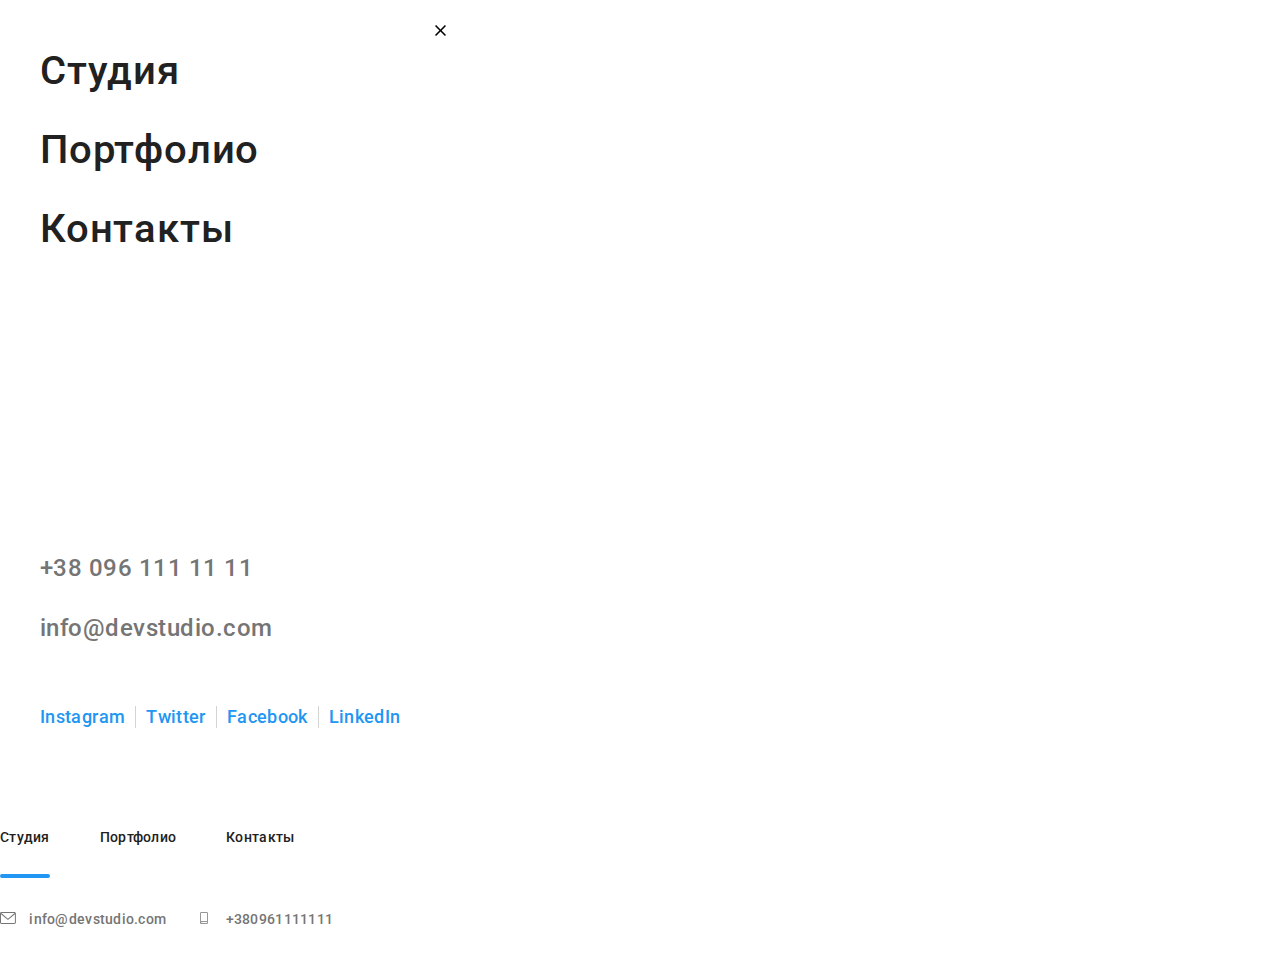
==== commit 6a7046fe: "made mobile menu" ====
--- a/index.html
+++ b/index.html
@@ -18,49 +18,92 @@
 <body>
     <!-- Header-->
     <header>
-        <div class="conteiner header-flex">
+        <!-- <div class="conteiner header-flex">
             <nav class="nav">
-                <div class="menu-wraper">
+                <div class="menu-btn__wraper">
                     <a class="logo" href="./index.html">
                         <span class="accent"> Web</span>Studio
                     </a>
-                    <button class="menu" type="button">
-                        <svg class="menu__icon" width="40px" height="40px">
+                    <button class="menu-btn" type="button">
+                        <svg class="menu-btn__icon" width="40px" height="40px">
                             <use href="./css/sprite.svg#icon-menu"></use>
                         </svg>
                     </button>
-                </div>
-
-                <ul class="list nav__list">
-                    <li class="nav__item">
-                        <a class="nav__link  current " href="./index.html">Студия</a>
-                    </li>
-                    <li class="nav__item">
-                        <a class="nav__link" href="./portfolio.html">Портфолио</a>
-                    </li>
-                    <li class="nav__item">
-                        <a class="nav__link" href="">Контакты</a>
-                    </li>
-                </ul>
-            </nav>
-
-            <ul class="list contact-list">
-                <li class="contaсt-list__item">
-                    <a class="contaсt-list__link" href="mailto:info@devstudio.com">
-                        <svg class="contaсt-list__icon">
-                            <use href="./css/sprite.svg#icon-envelope" width="16px" height="12px"></use>
-                        </svg>
-                        info@devstudio.com</a>
-                </li>
-                <li class="contaсt-list__item">
-                    <a class="contaсt-list__link" href="tel:+380961111111">
-                        <svg class="contaсt-list__icon">
-                            <use href="./css/sprite.svg#icon-smartphone" width="16px" height="12px"></use>
-                        </svg>
-                        +380961111111</a>
+                </div> -->
+
+        <div class="mobile-menu">
+            <button class="mobile-menu__close" data-modal-close type="button">
+                <svg class="mobile-menu__icon" width="18" height="18">
+                    <use href="./css/sprite.svg#icon-close"></use>
+                </svg>
+            </button>
+            <ul class="list mobile-menu__list">
+                <li class="mobile-menu__item">
+                    <a class="mobile-menu__link" href="">Студия</a>
+                </li>
+                <li class="mobile-menu__item">
+                    <a class="mobile-menu__link" href="">Портфолио</a>
+                </li>
+                <li class="mobile-menu__item">
+                    <a class="mobile-menu__link" href="">Контакты</a>
+                </li>
+            </ul>
+
+            <ul class="list mobile-menu-contact__list">
+                <li class="mobile-menu-contact__item">
+                    <a class="mobile-menu-contact__link" href="tel:+380961111111">+38 096 111 11 11</a>
+                </li>
+                <li class="mobile-menu-contact__item">
+                    <a class="mobile-menu-contact__link" href="mailto:info@devstudio.com">info@devstudio.com</a>
+                </li>
+            </ul>
+
+            <ul class="list mobile-menu-social__list">
+                <li class="mobile-menu-social__item">
+                    <a class="mobile-menu-social__link" href="">Instagram</a>
+                </li>
+                <li class="mobile-menu-social__item">
+                    <a class="mobile-menu-social__link" href="">Twitter</a>
+                </li>
+                <li class="mobile-menu-social__item">
+                    <a class="mobile-menu-social__link" href="">Facebook</a>
+                </li>
+                <li class="mobile-menu-social__item">
+                    <a class="mobile-menu-social__link" href="">LinkedIn</a>
                 </li>
             </ul>
         </div>
+
+        <ul class="list nav__list">
+            <li class="nav__item">
+                <a class="nav__link  current " href="./index.html">Студия</a>
+            </li>
+            <li class="nav__item">
+                <a class="nav__link" href="./portfolio.html">Портфолио</a>
+            </li>
+            <li class="nav__item">
+                <a class="nav__link" href="">Контакты</a>
+            </li>
+        </ul>
+        <!-- </nav> -->
+
+        <ul class="list contact-list">
+            <li class="contaсt-list__item">
+                <a class="contaсt-list__link" href="mailto:info@devstudio.com">
+                    <svg class="contaсt-list__icon">
+                        <use href="./css/sprite.svg#icon-envelope" width="16px" height="12px"></use>
+                    </svg>
+                    info@devstudio.com</a>
+            </li>
+            <li class="contaсt-list__item">
+                <a class="contaсt-list__link" href="tel:+380961111111">
+                    <svg class="contaсt-list__icon">
+                        <use href="./css/sprite.svg#icon-smartphone" width="16px" height="12px"></use>
+                    </svg>
+                    +380961111111</a>
+            </li>
+        </ul>
+        <!-- </div> -->
     </header>
 
     <!-- Main content -->
--- a/css/main.min.css
+++ b/css/main.min.css
@@ -1,2 +1,2 @@
-:root{--main-text-color: #757575;--headers-link-color: #212121;--hero-adress-color: #ffffff;--footer-contakt-color: rgba(255, 255, 255, 0.6);--accent-color: #2196f3;--bgc-team-btn: #f5f4fa;--secondary-bgc: #e5e5e5;--employee-card-color: #ffffff;--icon-color: #afb1b8;--footer-bgc: #2f303a;--main-font-family: Roboto, sans-serif;--logo-font-family: Raleway, sans-serif}.list{list-style:none}a{text-decoration:none}h1,h2,h3,h4,h5,h6,p,ul{margin:0;padding:0}img{display:block;height:auto}.accent{color:var(--accent-color)}.visually-hidden{clip:rect(0 0 0 0);clip-path:inset(50%);height:1px;overflow:hidden;position:absolute;white-space:nowrap;width:1px}.conteiner{max-width:100%;margin:0 auto;padding-left:15px;padding-right:15px}@media screen and (min-width: 480px){.conteiner{width:480px}}@media screen and (min-width: 768px){.conteiner{width:768px}}@media screen and (min-width: 1200px){.conteiner{width:1200px}}.current::after{position:absolute;bottom:0;left:0;display:inline-block;content:" ";width:100%;height:4px;background:var(--accent-color);border-radius:2px}.section{padding-top:50px;padding-bottom:50px}@media screena and (min-width: 480px){.section{padding-top:60px;padding-bottom:60px}}@media screena and (min-width: 768px){.section{padding-top:60px;padding-bottom:60px}}@media screena and (min-width: 1200px){.section{padding-top:94px;padding-bottom:94px}}.social-list{display:flex;justify-content:center}.social-list__item{width:44px;height:44px;border-radius:50%;margin-right:10px;background:var(--employee-card-color)}.social-list__item:last-child{margin-right:0}.social-list__link{width:100%;height:100%;display:flex;align-items:center;justify-content:center}.social-list__link:hover,.social-list__link:focus{background-color:var(--accent-color);border-radius:50%;transition-duration:250ms;transition-timing-function:cubic-bezier(0.4, 0, 0.2, 1)}.social-list__link:hover .social-list__icon,.social-list__link:focus .social-list__icon{background-color:var(--accent-color);fill:var(--employee-card-color);transition-duration:250ms;transition-timing-function:cubic-bezier(0.4, 0, 0.2, 1)}.social-list__icon{fill:var(--icon-color)}.is-hidden{visibility:hidden;opacity:0;pointer-events:none}.backdrop{display:flex;justify-content:center;width:100vw;height:100vw;position:fixed;top:0;background:rgba(0,0,0,0.2)}.modal-form{position:absolute;width:290px;top:80px;padding:34px;background:var(--hero-adress-color);box-shadow:0px 1px 3px rgba(0,0,0,0.12),0px 1px 1px rgba(0,0,0,0.14),0px 2px 1px rgba(0,0,0,0.2);border-radius:4px}@media screen and (min-width: 480px){.modal-form{top:93px;width:450px;padding:40px}}@media screen and (min-width: 480px){.modal-form{top:208px}}@media screen and (min-width: 1200px){.modal-form{top:221px;width:528px}}.modal-close-btn{display:flex;align-items:center;position:absolute;right:8px;top:8px;border-radius:50%;background:#ffffff;border:1px solid rgba(0,0,0,0.1);width:30px;height:30px;cursor:pointer}.modal-close-btn:hover,.modal-close-btn:focus{fill:var(--accent-color)}.call-form_title{font-size:14px;font-weight:700;text-align:center;letter-spacing:0.03em;margin-bottom:20px;color:var(--headers-link-color)}@media screen and (min-width: 480px){.call-form_title{font-size:20px;line-height:1.15;margin-bottom:30px}}.call-form__label{font-size:12px;line-height:1.16;letter-spacing:0.01em;margin-bottom:4px;color:var(--main-text-color)}.call-form__input{display:block;margin-bottom:28px;width:100%;height:40px;padding:12px 42px;border:1px solid rgba(33,33,33,0.2);border-radius:4px}.call-form__input:hover,.call-form__input:focus{border:none;outline:1px solid var(--accent-color);transition-duration:250ms;transition-timing-function:cubic-bezier(0.4, 0, 0.2, 1)}.call-form__input:hover+.call-form__icon,.call-form__input:focus+.call-form__icon{fill:var(--accent-color)}.call-form__wraper{display:block;position:relative}.call-form__icon{position:absolute;top:50%;transform:translateY(-50%);left:12px}.call-form__textarea{display:block;width:100%;height:120px;resize:none;margin-bottom:20px;font-size:14px;line-height:1.14;letter-spacing:0.01em;color:rgba(117,117,117,0.5);padding:12px 16px;margin-bottom:20px;border:1px solid rgba(33,33,33,0.2);box-sizing:border-box;border-radius:4px}.call-form__textarea:hover,.call-form__textarea:focus{outline:1px solid var(--accent-color);transition-duration:250ms;transition-timing-function:cubic-bezier(0.4, 0, 0.2, 1)}.checkbox__wraper{position:relative;margin-bottom:30px}.checkbox-icon-wreper{position:absolute}.checkbox__label{display:flex;align-items:center;font-size:11px;line-height:1.16;letter-spacing:0.03em;color:var(--main-text-color)}.checkbox__label:hover,.checkbox__label:focus{cursor:pointer;transition-duration:250ms;transition-timing-function:cubic-bezier(0.4, 0, 0.2, 1)}@media screen and (min-width: 480px){.checkbox__label{font-size:12px;line-height:1.16}}@media screen and (min-width: 1200px){.checkbox__label{font-size:14px;line-height:1.7}}.checkbox__label .checkbox{display:flex;justify-content:center;align-items:center;width:16px;height:15px;margin-right:7px;border:1px solid #000000;border-radius:2px}.checkbox__icon{fill:#ffffff}.checkbox__input:checked+.checkbox__label .checkbox{border:none;background-color:var(--accent-color)}.checkbox-link{font-size:11px;line-height:1.16;letter-spacing:0.03em;text-decoration-line:underline;margin-left:1px;color:var(--accent-color)}@media screen and (min-width: 480px){.checkbox-link{font-size:12px;line-height:1.16;margin-left:2px}}@media screen and (min-width: 1200px){.checkbox-link{font-size:14px;line-height:1.7}}.checkbox_btn{display:block;margin:0 auto;padding:10px 55px;font-weight:700;font-size:16px;line-height:1.9;letter-spacing:0.06em;background:var(--accent-color);box-shadow:0px 4px 4px rgba(0,0,0,0.15);border:none;border-radius:4px;color:#ffffff}.checkbox_btn:hover,.checkbox_btn:focus{cursor:pointer;box-shadow:0px 3px 1px rgba(0,0,0,0.1),0px 1px 2px rgba(0,0,0,0.08),0px 2px 2px rgba(0,0,0,0.12);transition-duration:250ms;transition-timing-function:cubic-bezier(0.4, 0, 0.2, 1)}.header-line{border-bottom:1px solid #ececec}.address{font-style:normal;font-size:14px;line-height:1.7;letter-spacing:0.03em;display:flex;flex-direction:column;align-items:center;margin-bottom:40px}@media screen and (min-width: 480px){.address{margin-bottom:60px}}@media screen and (min-width: 1200px){.address{display:block}}.address__text{font-size:12px;line-height:1.5px;text-align:center;letter-spacing:0.03em;margin-bottom:8px;color:var(--hero-adress-color)}@media screen and (min-width: 480px){.address__text{font-size:14px;line-height:1.7px}}@media screen and (min-width: 1200px){.address__text{margin-bottom:9px}}.address__link{font-size:12px;line-height:1.5;text-align:center;letter-spacing:0.03em;color:rgba(255,255,255,0.6)}@media screen and (min-width: 480px){.address__link{font-size:14px;line-height:1.7}}.address__item{margin-bottom:8px}.address__item:last-child{margin-bottom:0}.address__link{color:var(--footer-contakt-color)}.mailing{display:flex;flex-direction:column;align-items:center}@media screen and (min-width: 1200px){.mailing{display:block}}.mailing__title{font-weight:700;font-size:12px;line-height:1;letter-spacing:0.03em;text-transform:uppercase;margin-bottom:18px;color:#ffffff}@media screen and (min-width: 480px){.mailing__title{font-weight:700;font-size:14px;line-height:1.14;letter-spacing:0.03em;text-transform:uppercase;margin-bottom:20px}}.mailing__wraper{display:flex;flex-direction:column;align-items:center}@media screen and (min-width: 1200px){.mailing__wraper{flex-direction:row;align-items:baseline}}.mailing__input{font-size:16px;line-height:1.25;letter-spacing:0.03em;color:rgba(255,255,255,0.6);width:290px;height:40px;padding:15px;margin-bottom:15px;background-color:var(--footer-bgc);border:1px solid rgba(255,255,255,0.3);border-radius:4px}@media screen and (min-width: 480px){.mailing__input{width:450px;height:50px;margin-bottom:20px}}@media screen and (min-width: 1200px){.mailing__input{width:358px;margin-right:12px;margin-bottom:0}}.mailing__btn{position:relative;font-weight:700;font-size:16px;line-height:1.9;text-align:center;letter-spacing:0.06em;cursor:pointer;padding:10px 62px 10px 30px;color:#ffffff;background:var(--accent-color);border-radius:4px;border:1px solid var(--footer-bgc)}.mailing__btn:hover,.mailing__btn:focus{transition-duration:250ms;transition-timing-function:cubic-bezier(0.4, 0, 0.2, 1)}.mailing__icon{position:absolute;right:28px}body{font-family:var(--main-font-family);color:var(--main-text-color)}.logo{font-family:var(--logo-font-family);font-style:700;font-size:26px;line-height:1.2;letter-spacing:0.03em;padding-top:14px;padding-bottom:14px;color:#000000}@media screen and (min-width: 480px){.logo{padding-top:16px;padding-bottom:16px}}@media screen and (min-width: 7668px){.logo{padding-top:26px;padding-bottom:26px}}.menu-wraper{display:flex;justify-content:space-between}.menu{margin:right auto;border:none;background-color:#fff}.contact-list{display:flex;align-items:center;margin-left:auto}.contaсt-list__link{font-weight:500;font-size:14px;line-height:1.1px;letter-spacing:0.02em;color:var(--main-text-color)}.contaсt-list__link:hover,.contaсt-list__link:focus{color:var(--accent-color);fill:var(--accent-color);transition-duration:250ms;transition-timing-function:cubic-bezier(0.4, 0, 0.2, 1)}.contaсt-list__link:hover .contaсt-list__icon,.contaсt-list__link:focus .contaсt-list__icon{fill:var(--accent-color);transition-duration:250ms;transition-timing-function:cubic-bezier(0.4, 0, 0.2, 1)}.contaсt-list__item{padding-top:32px;padding-bottom:32px;margin-right:50px}.contaсt-list__item:last-child{margin-right:0}.contaсt-list__icon{width:16px;height:12px;margin-right:10px;fill:var(--main-text-color)}.hero-section{text-align:center;margin-left:auto;margin-right:auto;padding-top:100px;padding-bottom:100px;background-size:cover;background-image:linear-gradient(to right, rgba(47,48,58,0.4), rgba(47,48,58,0.4)),url(/images/Hero/overlay-mob-1x.jpg)}@media (min-device-pixel-ratio: 2), (-webkit-min-device-pixel-ratio: 2), (min-resolution: 192dpi), (min-resolution: 2dppx){.hero-section{background-image:linear-gradient(to right, rgba(47,48,58,0.4), rgba(47,48,58,0.4)),url(/images/Hero/overlay-mob-2x.jpg)}}@media screen and (min-width: 480px){.hero-section{padding-top:118px;padding-bottom:118px;background-image:linear-gradient(to right, rgba(47,48,58,0.4), rgba(47,48,58,0.4)),url(/images/Hero/overlay-mob-1x.jpg)}}@media screen and (min-width: 480px) and (min-device-pixel-ratio: 2), screen and (min-width: 480px) and (-webkit-min-device-pixel-ratio: 2), screen and (min-width: 480px) and (min-resolution: 192dpi), screen and (min-width: 480px) and (min-resolution: 2dppx){.hero-section{background-image:linear-gradient(to right, rgba(47,48,58,0.4), rgba(47,48,58,0.4)),url(/images/Hero/overlay-mob-2x.jpg)}}@media screen and (min-width: 768px){.hero-section{background-image:linear-gradient(to right, rgba(47,48,58,0.4), rgba(47,48,58,0.4)),url(/images/Hero/overlay-tablet-1x.jpg)}}@media screen and (min-width: 768px) and (min-device-pixel-ratio: 2), screen and (min-width: 768px) and (-webkit-min-device-pixel-ratio: 2), screen and (min-width: 768px) and (min-resolution: 192dpi), screen and (min-width: 768px) and (min-resolution: 2dppx){.hero-section{background-image:linear-gradient(to right, rgba(47,48,58,0.4), rgba(47,48,58,0.4)),url(/images/Hero/overlay-tablet-2x.jpg)}}@media screen and (min-width: 1200px){.hero-section{max-width:1600px;padding-top:200px;padding-bottom:200px;background-image:linear-gradient(to right, rgba(47,48,58,0.4), rgba(47,48,58,0.4)),url(/images/Hero/overlay-desktop-1x.jpg)}}@media screen and (min-width: 1200px) and (min-device-pixel-ratio: 2), screen and (min-width: 1200px) and (-webkit-min-device-pixel-ratio: 2), screen and (min-width: 1200px) and (min-resolution: 192dpi), screen and (min-width: 1200px) and (min-resolution: 2dppx){.hero-section{background-image:linear-gradient(to right, rgba(47,48,58,0.4), rgba(47,48,58,0.4)),url(/images/Hero/overlay-desktop-2x.jpg)}}.hero-section__heading{font-weight:900;font-size:20px;line-height:1.4;letter-spacing:0.06em;text-transform:uppercase;margin-bottom:25px;margin-left:auto;margin-right:auto;color:var(--hero-adress-color)}@media screen and (min-width: 480px){.hero-section__heading{font-weight:900;font-size:26px;line-height:1.6;max-width:360px;margin-bottom:30px}}@media screen and (min-width: 1200px){.hero-section__heading{font-size:44px;line-height:1.4;max-width:700px}}.hero-section__button{font-weight:700;font-size:12px;line-height:1.4;letter-spacing:0.06em;text-align:center;padding:10px 32px;box-shadow:0px 4px 4px rgba(0,0,0,0.15);border-radius:4px;border:none;color:var(--hero-adress-color);background-color:var(--accent-color)}@media screen and (min-width: 480px){.hero-section__button{font-size:16px;line-height:1.9}}@media screen and (min-width: 768px){.hero-section__button{cursor:pointer}}.benefits-section{padding-top:60px;padding-bottom:60px;color:var(--secondary-bgc)}@media screen and (min-width: 1200px){.benefits-section{padding-top:94px;padding-bottom:47px}}.benefits-list__header{font-weight:700;font-size:12px;line-height:0.8;letter-spacing:0.03em;text-align:center;margin-bottom:10px;text-transform:uppercase;color:var(--headers-link-color)}@media screen and (min-width: 480px){.benefits-list__header{font-size:14px;line-height:1.14}}@media screen and (min-width: 768px){.benefits-list__header{text-align:start}}@media screen and (min-width: 768px){.benefits-list{display:flex;flex-wrap:wrap}}@media screen and (min-width: 1200px){.benefits-list{display:flex;justify-content:center}}.benefits-list__item{margin-bottom:30px}.benefits-list__item:last-child{margin-bottom:0}@media screen and (min-width: 768px){.benefits-list__item{width:350px;margin-right:30px}.benefits-list__item:nth-child(even){margin-right:0}.benefits-list__item:nth-last-child(-n+2){margin-bottom:0}}@media screen and (min-width: 768px) and (min-width: 1200px){.benefits-list__item{width:270px;margin-bottom:0}.benefits-list__item:nth-child(even){margin-right:30px}.benefits-list__item:last-child{margin-right:0}}.benefits-list__item .benefits-list__wraper{width:297px;height:120px;display:flex;align-items:center;justify-content:center;border-radius:4px;margin-bottom:30px;background:#f5f4fa}@media screen and (min-width: 480px){.benefits-list__item .benefits-list__wraper{width:450px}}@media screen and (min-width: 768px){.benefits-list__item .benefits-list__wraper{width:350px}}@media screen and (min-width: 1200px){.benefits-list__item .benefits-list__wraper{width:100%}}.benefits-list__item .benefits-list__text{font-size:12px;line-height:1.4;letter-spacing:0.03em;color:var(--main-text-color)}@media screen and (min-width: 480px){.benefits-list__item .benefits-list__text{font-size:14px;line-height:1.7}}.our-direction{padding-top:47px;padding-bottom:94px;color:var(--secondary-bgc)}.direction-list{display:flex}.direction-list__item{margin-right:30px}.direction-list__item:last-child{margin-right:0}.direction-list__wraper{position:relative}.direction-list__text{position:absolute;display:flex;align-items:center;justify-content:center;font-family:var(--main-font-family);font-weight:700;font-size:14px;line-height:1.14;letter-spacing:0.03em;text-transform:uppercase;width:100%;min-height:70px;bottom:0;color:var(--hero-adress-color);background:rgba(47,48,58,0.8)}.our-direction__titlle{font-weight:700;font-size:36px;line-height:1.2;letter-spacing:0.03em;margin-bottom:50px;text-align:center;color:var(--headers-link-color)}.team{background-color:var(--bgc-team-btn)}.team__title{font-size:24px;line-height:1;margin-bottom:25px;letter-spacing:0.03em;text-align:center;color:var(--headers-link-color)}@media screen and (min-width: 480px){.team__title{font-size:28px;line-height:1.17;letter-spacing:0.03em;margin-bottom:30px}}@media screen and (min-width: 768px){.team-list{display:flex;flex-wrap:wrap}}@media screen and (min-width: 1200px){.team-list{display:flex;flex-wrap:nowrap}}.team-list__item{text-align:center;background:var(--employee-card-color);box-shadow:0px 1px 3px rgba(0,0,0,0.12),0px 1px 1px rgba(0,0,0,0.14),0px 2px 1px rgba(0,0,0,0.2);border-radius:0px 0px 4px 4px;margin-bottom:30px}.team-list__item:last-child{margin-right:0}.team-list__item:last-child{margin-bottom:0}@media screen and (min-width: 768px){.team-list__item{width:354px;height:536px;margin-right:30px;margin-bottom:30px}.team-list__item:nth-child(even){margin-right:0}.team-list__item:nth-last-child(-n+2){margin-bottom:0}}@media screen and (min-width: 1200px){.team-list__item{flex-basis:calc(100% / 4 - 30px);height:100%;margin-bottom:0}.team-list__item:nth-child(even){margin-right:30px}.team-list__item:nth-last-child(-n+2){margin-bottom:unset}.team-list__item:last-child{margin-right:0}}.team-list__img{display:inline-block}.team-card__members{font-size:14px;line-height:1;letter-spacing:0.03em;margin-bottom:10px;color:var(--headers-link-color)}@media screen and (min-width: 480px){.team-card__members{font-size:16px;line-height:1.2;font-weight:500}}.team-card__text{font-size:14px;line-height:1;letter-spacing:0.03em;margin-bottom:16px;color:var(--main-text-color)}@media screen and (min-width: 480px){.team-card__text{font-size:16px;line-height:1.2}}.team-card{padding-top:30px;padding-bottom:24px}@media screen and (min-width: 1200px){.team-card{padding-bottom:30px}}.clients__title{font-size:20px;line-height:1;text-align:center;letter-spacing:0.03em;margin-bottom:25px;color:var(--headers-link-color)}@media screen and (min-width: 480px){.clients__title{font-weight:700;font-size:28px;line-height:1.17;text-align:center;letter-spacing:0.03em;margin-bottom:30px}}@media screen and (min-width: 1200px){.clients__title{font-size:36px;line-height:1.7;margin-bottom:50px}}.clients-list{display:flex;flex-wrap:wrap;justify-content:center}.clients-list__item{height:92px;width:135px;margin-right:10px;margin-bottom:20px;border:1px solid var(--icon-color);border-radius:4px}.clients-list__item:nth-child(even){margin-right:0}.clients-list__item:hover,.clients-list__item:focus{border:1px solid var(--accent-color);transition-duration:250ms;transition-timing-function:cubic-bezier(0.4, 0, 0.2, 1)}.clients-list__item:hover .clients-list__icon,.clients-list__item:focus .clients-list__icon{fill:var(--accent-color);transition-duration:250ms;transition-timing-function:cubic-bezier(0.4, 0, 0.2, 1)}@media screen and (min-width: 480px){.clients-list__item{width:210px;margin-right:30px;margin-bottom:30px}.clients-list__item:nth-child(even){margin-right:0}.clients-list__item:nth-last-child(-n+2){margin-bottom:0}}@media screen and (min-width: 768px){.clients-list__item{width:226px}.clients-list__item:nth-child(even){margin-right:30px}.clients-list__item:nth-last-child(-n+2){margin-bottom:unset}.clients-list__item:nth-child(3n+3){margin-right:0}.clients-list__item:nth-last-child(-n+3){margin-bottom:0}}@media screen and (min-width: 1200px){.clients-list__item{width:170px;margin-bottom:0}.clients-list__item:nth-child(3n+3){margin-right:30px}.clients-list__item:last-child{margin-right:0}.clients-list__item:nth-last-child(-n+3){margin-bottom:0}}.clients-list__link{width:100%;height:100%;display:flex;align-items:center;justify-content:center;fill:var(--icon-color)}.footer{padding-top:60px;padding-bottom:60px;background-color:var(--footer-bgc)}@media screen and (min-width: 1200px){.footer-flex-wraper{display:flex;align-items:baseline}}@media screen and (min-width: 768px){.tablet-flex-wraper{display:flex;justify-content:space-around}}@media screen and (min-width: 1200px){.tablet-flex-wraper{justify-content:unset;align-items:baseline}}.footer-logo-wraper{display:flex;flex-direction:column;align-items:center}@media screen and (min-width: 1200px){.footer-logo-wraper{display:block;margin-right:70px}}.footer-logo{display:inline-block;font-family:var(--logo-font-family);font-weight:700;font-size:22px;line-height:1;text-align:center;letter-spacing:0.03em;margin-bottom:15px;color:#ffffff}@media screen and (min-width: 480px){.footer-logo{font-size:24px;line-height:1.16;margin-bottom:20px}}@media screen and (min-width: 1200px){.footer-logo{font-size:26px;line-height:1.2;margin-bottom:20px}}.footer-social{display:flex;flex-direction:column;align-items:center}@media screen and (min-width: 1200px){.footer-social{margin-right:93px}}.footer-social__title{font-weight:700;font-size:12px;line-height:1;letter-spacing:0.03em;text-transform:uppercase;margin-bottom:18px;color:#ffffff}@media screen and (min-width: 480px){.footer-social__title{font-size:14px;line-height:1.15;margin-bottom:20px}}.footer-social__list{display:flex;margin-bottom:45px}@media screen and (min-width: 480px){.footer-social__list{margin-bottom:60px}}.footer-social__item{width:44px;height:44px;border-radius:50%;margin-right:10px;background:rgba(255,255,255,0.1)}.footer-social__item:last-child{margin-right:0}.footer-social__link{width:100%;height:100%;display:flex;align-items:center;justify-content:center}.footer-social__link:hover,.footer-social__link :focus{border-radius:50%;background:var(--accent-color);transition-duration:250ms;transition-timing-function:cubic-bezier(0.4, 0, 0.2, 1)}.footer-social__icon{fill:var(--hero-adress-color)}.portfolio-title{display:none}.portfolio-nav{display:flex;flex-wrap:wrap}@media screen and (min-width: 768px){.portfolio-nav{flex-wrap:nowrap;justify-content:center}}.portfolio-nav__item{margin-right:8px;margin-bottom:15px}.portfolio-nav__item:nth-child(even){margin-right:0}.portfolio-nav__item:last-child{margin-bottom:0}@media screen and (min-width: 480px){.portfolio-nav__item:nth-child(even){margin-right:8px}.portfolio-nav__item:last-child{margin-bottom:unset}.portfolio-nav__item:nth-child(3n+3){margin-right:0}.portfolio-nav__item:nth-last-child(-n+2){margin-bottom:0}}@media screen and (min-width: 768px){.portfolio-nav__item:nth-child(even){margin-right:8px}.portfolio-nav__item:nth-child(3n+3){margin-right:8px}.portfolio-nav__item:nth-last-child(-n+2){margin-bottom:unset}}.portfolio-nav__btn{font-weight:500;font-size:16px;line-height:1.6;letter-spacing:0.03em;padding:6px 22px;text-align:center;cursor:pointer;border-radius:4px;border:none;color:var(--headers-link-color);background-color:var(--bgc-team-btn)}.portfolio-nav__btn:hover,.portfolio-nav__btn:focus{color:var(--hero-adress-color);background-color:var(--accent-color);box-shadow:0px 3px 1px rgba(0,0,0,0.1),0px 1px 2px rgba(0,0,0,0.08),0px 2px 2px rgba(0,0,0,0.12);transition-duration:250ms;transition-timing-function:cubic-bezier(0.4, 0, 0.2, 1)}.work-examples{display:flex;flex-wrap:wrap;justify-content:center}@media screen and (min-width: 768px){.work-examples{justify-content:normal}}.work-examples-item{width:290px;margin-bottom:20px;background:var(--employee-card-color);border:1px solid #eeeeee}.work-examples-item:last-child{margin-bottom:0}@media screen and (min-width: 480px){.work-examples-item{width:450px;height:404px;margin-bottom:30px}}@media screen and (min-width: 768px){.work-examples-item{width:354px;height:440px;margin-bottom:30px;margin-right:30px}.work-examples-item:nth-child(even){margin-right:0}.work-examples-item:last-child{margin-bottom:0}}@media screen and (min-width: 1200px){.work-examples-item{flex-basis:calc(100% / 3 - 60px)}.work-examples-item:nth-child(even){margin-right:30px}.work-examples-item:last-child{margin-bottom:unset}.work-examples-item:nth-last-child(-n+3){margin-bottom:0}}.work-examples-item:hover,.work-examples-item:focus{box-shadow:0px 3px 1px rgba(0,0,0,0.1),0px 1px 2px rgba(0,0,0,0.08),0px 2px 2px rgba(0,0,0,0.12);transition-duration:250ms;transition-timing-function:cubic-bezier(0.4, 0, 0.2, 1)}.work-examples-item:hover .work-text-overlay{transform:translateY(0);transition:transform 300ms linear}.card-description-conteiner{position:relative;overflow:hidden;display:flex;justify-content:center}.work-text-overlay{position:absolute;top:0;left:0;font-size:18px;line-height:1.56;letter-spacing:0.03em;color:var(--hero-adress-color);background:rgba(33,150,243,0.9);height:100%;padding:63px 24px;transform:translateY(100%);transition:transform 300ms linear}.work-examples-description{padding:20px 24px}.work-examples-title{font-weight:700;font-size:18px;line-height:2;letter-spacing:0.06em;margin-bottom:4px;color:var(--headers-link-color)}.work-examples-text{font-size:16px;line-height:1.9;letter-spacing:0.03em;color:var(--main-text-color)}
+:root{--main-text-color: #757575;--headers-link-color: #212121;--hero-adress-color: #ffffff;--footer-contakt-color: rgba(255, 255, 255, 0.6);--accent-color: #2196f3;--bgc-team-btn: #f5f4fa;--secondary-bgc: #e5e5e5;--employee-card-color: #ffffff;--icon-color: #afb1b8;--footer-bgc: #2f303a;--main-font-family: Roboto, sans-serif;--logo-font-family: Raleway, sans-serif}.list{list-style:none}a{text-decoration:none}h1,h2,h3,h4,h5,h6,p,ul{margin:0;padding:0}img{display:block;height:auto}.accent{color:var(--accent-color)}.visually-hidden{clip:rect(0 0 0 0);clip-path:inset(50%);height:1px;overflow:hidden;position:absolute;white-space:nowrap;width:1px}.conteiner{max-width:100%;margin:0 auto;padding-left:15px;padding-right:15px}@media screen and (min-width: 480px){.conteiner{width:480px}}@media screen and (min-width: 768px){.conteiner{width:768px}}@media screen and (min-width: 1200px){.conteiner{width:1200px}}.current::after{position:absolute;bottom:0;left:0;display:inline-block;content:" ";width:100%;height:4px;background:var(--accent-color);border-radius:2px}.section{padding-top:50px;padding-bottom:50px}@media screena and (min-width: 480px){.section{padding-top:60px;padding-bottom:60px}}@media screena and (min-width: 768px){.section{padding-top:60px;padding-bottom:60px}}@media screena and (min-width: 1200px){.section{padding-top:94px;padding-bottom:94px}}.social-list{display:flex;justify-content:center}.social-list__item{width:44px;height:44px;border-radius:50%;margin-right:10px;background:var(--employee-card-color)}.social-list__item:last-child{margin-right:0}.social-list__link{width:100%;height:100%;display:flex;align-items:center;justify-content:center}.social-list__link:hover,.social-list__link:focus{background-color:var(--accent-color);border-radius:50%;transition-duration:250ms;transition-timing-function:cubic-bezier(0.4, 0, 0.2, 1)}.social-list__link:hover .social-list__icon,.social-list__link:focus .social-list__icon{background-color:var(--accent-color);fill:var(--employee-card-color);transition-duration:250ms;transition-timing-function:cubic-bezier(0.4, 0, 0.2, 1)}.social-list__icon{fill:var(--icon-color)}.is-hidden{visibility:hidden;opacity:0;pointer-events:none}.backdrop{display:flex;justify-content:center;width:100vw;height:100vw;position:fixed;top:0;background:rgba(0,0,0,0.2)}.modal-form{position:absolute;width:290px;top:80px;padding:34px;background:var(--hero-adress-color);box-shadow:0px 1px 3px rgba(0,0,0,0.12),0px 1px 1px rgba(0,0,0,0.14),0px 2px 1px rgba(0,0,0,0.2);border-radius:4px}@media screen and (min-width: 480px){.modal-form{top:93px;width:450px;padding:40px}}@media screen and (min-width: 480px){.modal-form{top:208px}}@media screen and (min-width: 1200px){.modal-form{top:221px;width:528px}}.modal-close-btn{display:flex;align-items:center;position:absolute;right:8px;top:8px;border-radius:50%;background:#ffffff;border:1px solid rgba(0,0,0,0.1);width:30px;height:30px;cursor:pointer}.modal-close-btn:hover,.modal-close-btn:focus{fill:var(--accent-color)}.call-form_title{font-size:14px;font-weight:700;text-align:center;letter-spacing:0.03em;margin-bottom:20px;color:var(--headers-link-color)}@media screen and (min-width: 480px){.call-form_title{font-size:20px;line-height:1.15;margin-bottom:30px}}.call-form__label{font-size:12px;line-height:1.16;letter-spacing:0.01em;margin-bottom:4px;color:var(--main-text-color)}.call-form__input{display:block;margin-bottom:28px;width:100%;height:40px;padding:12px 42px;border:1px solid rgba(33,33,33,0.2);border-radius:4px}.call-form__input:hover,.call-form__input:focus{border:none;outline:1px solid var(--accent-color);transition-duration:250ms;transition-timing-function:cubic-bezier(0.4, 0, 0.2, 1)}.call-form__input:hover+.call-form__icon,.call-form__input:focus+.call-form__icon{fill:var(--accent-color)}.call-form__wraper{display:block;position:relative}.call-form__icon{position:absolute;top:50%;transform:translateY(-50%);left:12px}.call-form__textarea{display:block;width:100%;height:120px;resize:none;margin-bottom:20px;font-size:14px;line-height:1.14;letter-spacing:0.01em;color:rgba(117,117,117,0.5);padding:12px 16px;margin-bottom:20px;border:1px solid rgba(33,33,33,0.2);box-sizing:border-box;border-radius:4px}.call-form__textarea:hover,.call-form__textarea:focus{outline:1px solid var(--accent-color);transition-duration:250ms;transition-timing-function:cubic-bezier(0.4, 0, 0.2, 1)}.checkbox__wraper{position:relative;margin-bottom:30px}.checkbox-icon-wreper{position:absolute}.checkbox__label{display:flex;align-items:center;font-size:11px;line-height:1.16;letter-spacing:0.03em;color:var(--main-text-color)}.checkbox__label:hover,.checkbox__label:focus{cursor:pointer;transition-duration:250ms;transition-timing-function:cubic-bezier(0.4, 0, 0.2, 1)}@media screen and (min-width: 480px){.checkbox__label{font-size:12px;line-height:1.16}}@media screen and (min-width: 1200px){.checkbox__label{font-size:14px;line-height:1.7}}.checkbox__label .checkbox{display:flex;justify-content:center;align-items:center;width:16px;height:15px;margin-right:7px;border:1px solid #000000;border-radius:2px}.checkbox__icon{fill:#ffffff}.checkbox__input:checked+.checkbox__label .checkbox{border:none;background-color:var(--accent-color)}.checkbox-link{font-size:11px;line-height:1.16;letter-spacing:0.03em;text-decoration-line:underline;margin-left:1px;color:var(--accent-color)}@media screen and (min-width: 480px){.checkbox-link{font-size:12px;line-height:1.16;margin-left:2px}}@media screen and (min-width: 1200px){.checkbox-link{font-size:14px;line-height:1.7}}.checkbox_btn{display:block;margin:0 auto;padding:10px 55px;font-weight:700;font-size:16px;line-height:1.9;letter-spacing:0.06em;background:var(--accent-color);box-shadow:0px 4px 4px rgba(0,0,0,0.15);border:none;border-radius:4px;color:#ffffff}.checkbox_btn:hover,.checkbox_btn:focus{cursor:pointer;box-shadow:0px 3px 1px rgba(0,0,0,0.1),0px 1px 2px rgba(0,0,0,0.08),0px 2px 2px rgba(0,0,0,0.12);transition-duration:250ms;transition-timing-function:cubic-bezier(0.4, 0, 0.2, 1)}.header-line{border-bottom:1px solid #ececec}.address{font-style:normal;font-size:14px;line-height:1.7;letter-spacing:0.03em;display:flex;flex-direction:column;align-items:center;margin-bottom:40px}@media screen and (min-width: 480px){.address{margin-bottom:60px}}@media screen and (min-width: 1200px){.address{display:block}}.address__text{font-size:12px;line-height:1.5px;text-align:center;letter-spacing:0.03em;margin-bottom:8px;color:var(--hero-adress-color)}@media screen and (min-width: 480px){.address__text{font-size:14px;line-height:1.7px}}@media screen and (min-width: 1200px){.address__text{margin-bottom:9px}}.address__link{font-size:12px;line-height:1.5;text-align:center;letter-spacing:0.03em;color:rgba(255,255,255,0.6)}@media screen and (min-width: 480px){.address__link{font-size:14px;line-height:1.7}}.address__item{margin-bottom:8px}.address__item:last-child{margin-bottom:0}.address__link{color:var(--footer-contakt-color)}.mailing{display:flex;flex-direction:column;align-items:center}@media screen and (min-width: 1200px){.mailing{display:block}}.mailing__title{font-weight:700;font-size:12px;line-height:1;letter-spacing:0.03em;text-transform:uppercase;margin-bottom:18px;color:#ffffff}@media screen and (min-width: 480px){.mailing__title{font-weight:700;font-size:14px;line-height:1.14;letter-spacing:0.03em;text-transform:uppercase;margin-bottom:20px}}.mailing__wraper{display:flex;flex-direction:column;align-items:center}@media screen and (min-width: 1200px){.mailing__wraper{flex-direction:row;align-items:baseline}}.mailing__input{font-size:16px;line-height:1.25;letter-spacing:0.03em;color:rgba(255,255,255,0.6);width:290px;height:40px;padding:15px;margin-bottom:15px;background-color:var(--footer-bgc);border:1px solid rgba(255,255,255,0.3);border-radius:4px}@media screen and (min-width: 480px){.mailing__input{width:450px;height:50px;margin-bottom:20px}}@media screen and (min-width: 1200px){.mailing__input{width:358px;margin-right:12px;margin-bottom:0}}.mailing__btn{position:relative;font-weight:700;font-size:16px;line-height:1.9;text-align:center;letter-spacing:0.06em;cursor:pointer;padding:10px 62px 10px 30px;color:#ffffff;background:var(--accent-color);border-radius:4px;border:1px solid var(--footer-bgc)}.mailing__btn:hover,.mailing__btn:focus{transition-duration:250ms;transition-timing-function:cubic-bezier(0.4, 0, 0.2, 1)}.mailing__icon{position:absolute;right:28px}body{font-family:var(--main-font-family);color:var(--main-text-color)}@media screen and (min-width: 768px){.header-flex{display:flex;justify-content:space-between}}.logo{font-family:var(--logo-font-family);font-style:700;font-size:26px;line-height:1.2;letter-spacing:0.03em;padding-top:14px;padding-bottom:14px;color:#000000}@media screen and (min-width: 480px){.logo{padding-top:16px;padding-bottom:16px}}@media screen and (min-width: 768px){.logo{padding-top:26px;padding-bottom:26px}}@media screen and (min-width: 768px){.logo{padding-top:24px;padding-bottom:25px;margin-right:94px}}@media screen and (max-width: 480px){.menu-btn__wraper{display:flex;justify-content:space-between}}.menu-btn{margin:right auto;border:none;background-color:#fff}@media screen and (min-width: 768px){.menu-btn{position:absolute;clip:rect(0 0 0 0);clip-path:inset(50%);height:1px;overflow:hidden;position:absolute;white-space:nowrap;width:1px}}.mobile-menu{position:relative;width:480px;height:796px;background-color:#fff;padding:48px 40px}.mobile-menu__close{position:absolute;top:21px;right:25px;border:none;background-color:#fff}.mobile-menu-contact__list{margin-bottom:64px}.mobile-menu__list{margin-bottom:302px}.mobile-menu__item{margin-bottom:32px}.mobile-menu__item:last-child{margin-bottom:0}.mobile-menu__link{font-weight:500;font-size:40px;line-height:1.17;text-align:center;letter-spacing:0.02em;color:#212121}.mobile-menu__link:hover,.mobile-menu__link:focus{color:var(--accent-color)}.mobile-menu-contact__item{margin-bottom:32px}.mobile-menu-contact__item:last-child{margin-bottom:0}.mobile-menu-contact__link{font-weight:500;font-size:24px;line-height:28px;letter-spacing:0.02em;color:#757575}.mobile-menu-contact__link:hover,.mobile-menu-contact__link:focus{color:var(--accent-color)}.mobile-menu-social__list{display:flex}.mobile-menu-social__item{border-right:1px solid rgba(33,33,33,0.2);padding-right:10px;padding-left:10px}.mobile-menu-social__item:last-child{padding-right:0;border-right:none}.mobile-menu-social__item:first-child{padding-left:0}.mobile-menu-social__link{font-weight:500;font-size:18px;line-height:1.22;letter-spacing:0.02em;color:#2196f3}@media screen and (min-width: 768px){.nav{display:flex;align-items:baseline}}@media screen and (min-width: 768px){.nav__list{display:flex}}.nav__item{position:relative;padding-top:32px;padding-bottom:32px;margin-right:50px}.nav__item:last-child{margin-right:0}.nav__link{font-weight:500;font-size:14px;line-height:1.1;letter-spacing:0.02em}@media screen and (min-width: 768px){.nav__link{color:var(--headers-link-color)}.nav__link:hover,.nav__link:focus{color:var(--accent-color);transition-duration:250ms;transition-timing-function:cubic-bezier(0.4, 0, 0.2, 1)}}@media screen and (min-width: 768px){.contact-list{display:flex;flex-direction:column;padding-top:21px;padding-bottom:21px}}@media screen and (min-width: 1200px){.contact-list{flex-direction:row;padding-top:32px;padding-bottom:32px}}.contaсt-list__link{font-weight:500;font-size:14px;line-height:1.1px;letter-spacing:0.02em;color:var(--main-text-color)}@media screen and (min-width: 768px){.contaсt-list__link:hover,.contaсt-list__link:focus{color:var(--accent-color);fill:var(--accent-color);transition-duration:250ms;transition-timing-function:cubic-bezier(0.4, 0, 0.2, 1)}.contaсt-list__link:hover .contaсt-list__icon,.contaсt-list__link:focus .contaсt-list__icon{fill:var(--accent-color);transition-duration:250ms;transition-timing-function:cubic-bezier(0.4, 0, 0.2, 1)}}@media screen and (min-width: 768px){.contaсt-list__item{margin-bottom:10px}.contaсt-list__item:last-child{margin-bottom:0}}@media screen and (min-width: 768px) and (min-width: 1200px){.contaсt-list__item{margin-bottom:0;margin-right:30px}.contaсt-list__item:last-child{margin-bottom:unset}}.contaсt-list__item:last-child{margin-right:0}.contaсt-list__icon{width:16px;height:12px;margin-right:10px;fill:var(--main-text-color)}.hero-section{text-align:center;margin-left:auto;margin-right:auto;padding-top:100px;padding-bottom:100px;background-size:cover;background-image:linear-gradient(to right, rgba(47,48,58,0.4), rgba(47,48,58,0.4)),url(/images/Hero/overlay-mob-1x.jpg)}@media (min-device-pixel-ratio: 2), (-webkit-min-device-pixel-ratio: 2), (min-resolution: 192dpi), (min-resolution: 2dppx){.hero-section{background-image:linear-gradient(to right, rgba(47,48,58,0.4), rgba(47,48,58,0.4)),url(/images/Hero/overlay-mob-2x.jpg)}}@media screen and (min-width: 480px){.hero-section{padding-top:118px;padding-bottom:118px;background-image:linear-gradient(to right, rgba(47,48,58,0.4), rgba(47,48,58,0.4)),url(/images/Hero/overlay-mob-1x.jpg)}}@media screen and (min-width: 480px) and (min-device-pixel-ratio: 2), screen and (min-width: 480px) and (-webkit-min-device-pixel-ratio: 2), screen and (min-width: 480px) and (min-resolution: 192dpi), screen and (min-width: 480px) and (min-resolution: 2dppx){.hero-section{background-image:linear-gradient(to right, rgba(47,48,58,0.4), rgba(47,48,58,0.4)),url(/images/Hero/overlay-mob-2x.jpg)}}@media screen and (min-width: 768px){.hero-section{background-image:linear-gradient(to right, rgba(47,48,58,0.4), rgba(47,48,58,0.4)),url(/images/Hero/overlay-tablet-1x.jpg)}}@media screen and (min-width: 768px) and (min-device-pixel-ratio: 2), screen and (min-width: 768px) and (-webkit-min-device-pixel-ratio: 2), screen and (min-width: 768px) and (min-resolution: 192dpi), screen and (min-width: 768px) and (min-resolution: 2dppx){.hero-section{background-image:linear-gradient(to right, rgba(47,48,58,0.4), rgba(47,48,58,0.4)),url(/images/Hero/overlay-tablet-2x.jpg)}}@media screen and (min-width: 1200px){.hero-section{max-width:1600px;padding-top:200px;padding-bottom:200px;background-image:linear-gradient(to right, rgba(47,48,58,0.4), rgba(47,48,58,0.4)),url(/images/Hero/overlay-desktop-1x.jpg)}}@media screen and (min-width: 1200px) and (min-device-pixel-ratio: 2), screen and (min-width: 1200px) and (-webkit-min-device-pixel-ratio: 2), screen and (min-width: 1200px) and (min-resolution: 192dpi), screen and (min-width: 1200px) and (min-resolution: 2dppx){.hero-section{background-image:linear-gradient(to right, rgba(47,48,58,0.4), rgba(47,48,58,0.4)),url(/images/Hero/overlay-desktop-2x.jpg)}}.hero-section__heading{font-weight:900;font-size:20px;line-height:1.4;letter-spacing:0.06em;text-transform:uppercase;margin-bottom:25px;margin-left:auto;margin-right:auto;color:var(--hero-adress-color)}@media screen and (min-width: 480px){.hero-section__heading{font-weight:900;font-size:26px;line-height:1.6;max-width:360px;margin-bottom:30px}}@media screen and (min-width: 1200px){.hero-section__heading{font-size:44px;line-height:1.4;max-width:700px}}.hero-section__button{font-weight:700;font-size:12px;line-height:1.4;letter-spacing:0.06em;text-align:center;padding:10px 32px;box-shadow:0px 4px 4px rgba(0,0,0,0.15);border-radius:4px;border:none;color:var(--hero-adress-color);background-color:var(--accent-color)}@media screen and (min-width: 480px){.hero-section__button{font-size:16px;line-height:1.9}}@media screen and (min-width: 768px){.hero-section__button{cursor:pointer}}.benefits-section{padding-top:60px;padding-bottom:60px;color:var(--secondary-bgc)}@media screen and (min-width: 1200px){.benefits-section{padding-top:94px;padding-bottom:47px}}.benefits-list__header{font-weight:700;font-size:12px;line-height:0.8;letter-spacing:0.03em;text-align:center;margin-bottom:10px;text-transform:uppercase;color:var(--headers-link-color)}@media screen and (min-width: 480px){.benefits-list__header{font-size:14px;line-height:1.14}}@media screen and (min-width: 768px){.benefits-list__header{text-align:start}}@media screen and (min-width: 768px){.benefits-list{display:flex;flex-wrap:wrap}}@media screen and (min-width: 1200px){.benefits-list{display:flex;justify-content:center}}.benefits-list__item{margin-bottom:30px}.benefits-list__item:last-child{margin-bottom:0}@media screen and (min-width: 768px){.benefits-list__item{width:350px;margin-right:30px}.benefits-list__item:nth-child(even){margin-right:0}.benefits-list__item:nth-last-child(-n+2){margin-bottom:0}}@media screen and (min-width: 768px) and (min-width: 1200px){.benefits-list__item{width:270px;margin-bottom:0}.benefits-list__item:nth-child(even){margin-right:30px}.benefits-list__item:last-child{margin-right:0}}.benefits-list__item .benefits-list__wraper{width:297px;height:120px;display:flex;align-items:center;justify-content:center;border-radius:4px;margin-bottom:30px;background:#f5f4fa}@media screen and (min-width: 480px){.benefits-list__item .benefits-list__wraper{width:450px}}@media screen and (min-width: 768px){.benefits-list__item .benefits-list__wraper{width:350px}}@media screen and (min-width: 1200px){.benefits-list__item .benefits-list__wraper{width:100%}}.benefits-list__item .benefits-list__text{font-size:12px;line-height:1.4;letter-spacing:0.03em;color:var(--main-text-color)}@media screen and (min-width: 480px){.benefits-list__item .benefits-list__text{font-size:14px;line-height:1.7}}.our-direction{padding-top:47px;padding-bottom:94px;color:var(--secondary-bgc)}.direction-list{display:flex}.direction-list__item{margin-right:30px}.direction-list__item:last-child{margin-right:0}.direction-list__wraper{position:relative}.direction-list__text{position:absolute;display:flex;align-items:center;justify-content:center;font-family:var(--main-font-family);font-weight:700;font-size:14px;line-height:1.14;letter-spacing:0.03em;text-transform:uppercase;width:100%;min-height:70px;bottom:0;color:var(--hero-adress-color);background:rgba(47,48,58,0.8)}.our-direction__titlle{font-weight:700;font-size:36px;line-height:1.2;letter-spacing:0.03em;margin-bottom:50px;text-align:center;color:var(--headers-link-color)}.team{background-color:var(--bgc-team-btn)}.team__title{font-size:24px;line-height:1;margin-bottom:25px;letter-spacing:0.03em;text-align:center;color:var(--headers-link-color)}@media screen and (min-width: 480px){.team__title{font-size:28px;line-height:1.17;letter-spacing:0.03em;margin-bottom:30px}}@media screen and (min-width: 768px){.team-list{display:flex;flex-wrap:wrap}}@media screen and (min-width: 1200px){.team-list{display:flex;flex-wrap:nowrap}}.team-list__item{text-align:center;background:var(--employee-card-color);box-shadow:0px 1px 3px rgba(0,0,0,0.12),0px 1px 1px rgba(0,0,0,0.14),0px 2px 1px rgba(0,0,0,0.2);border-radius:0px 0px 4px 4px;margin-bottom:30px}.team-list__item:last-child{margin-right:0}.team-list__item:last-child{margin-bottom:0}@media screen and (min-width: 768px){.team-list__item{width:354px;height:536px;margin-right:30px;margin-bottom:30px}.team-list__item:nth-child(even){margin-right:0}.team-list__item:nth-last-child(-n+2){margin-bottom:0}}@media screen and (min-width: 1200px){.team-list__item{flex-basis:calc(100% / 4 - 30px);height:100%;margin-bottom:0}.team-list__item:nth-child(even){margin-right:30px}.team-list__item:nth-last-child(-n+2){margin-bottom:unset}.team-list__item:last-child{margin-right:0}}.team-list__img{display:inline-block}.team-card__members{font-size:14px;line-height:1;letter-spacing:0.03em;margin-bottom:10px;color:var(--headers-link-color)}@media screen and (min-width: 480px){.team-card__members{font-size:16px;line-height:1.2;font-weight:500}}.team-card__text{font-size:14px;line-height:1;letter-spacing:0.03em;margin-bottom:16px;color:var(--main-text-color)}@media screen and (min-width: 480px){.team-card__text{font-size:16px;line-height:1.2}}.team-card{padding-top:30px;padding-bottom:24px}@media screen and (min-width: 1200px){.team-card{padding-bottom:30px}}.clients__title{font-size:20px;line-height:1;text-align:center;letter-spacing:0.03em;margin-bottom:25px;color:var(--headers-link-color)}@media screen and (min-width: 480px){.clients__title{font-weight:700;font-size:28px;line-height:1.17;text-align:center;letter-spacing:0.03em;margin-bottom:30px}}@media screen and (min-width: 1200px){.clients__title{font-size:36px;line-height:1.7;margin-bottom:50px}}.clients-list{display:flex;flex-wrap:wrap;justify-content:center}.clients-list__item{height:92px;width:135px;margin-right:10px;margin-bottom:20px;border:1px solid var(--icon-color);border-radius:4px}.clients-list__item:nth-child(even){margin-right:0}.clients-list__item:hover,.clients-list__item:focus{border:1px solid var(--accent-color);transition-duration:250ms;transition-timing-function:cubic-bezier(0.4, 0, 0.2, 1)}.clients-list__item:hover .clients-list__icon,.clients-list__item:focus .clients-list__icon{fill:var(--accent-color);transition-duration:250ms;transition-timing-function:cubic-bezier(0.4, 0, 0.2, 1)}@media screen and (min-width: 480px){.clients-list__item{width:210px;margin-right:30px;margin-bottom:30px}.clients-list__item:nth-child(even){margin-right:0}.clients-list__item:nth-last-child(-n+2){margin-bottom:0}}@media screen and (min-width: 768px){.clients-list__item{width:226px}.clients-list__item:nth-child(even){margin-right:30px}.clients-list__item:nth-last-child(-n+2){margin-bottom:unset}.clients-list__item:nth-child(3n+3){margin-right:0}.clients-list__item:nth-last-child(-n+3){margin-bottom:0}}@media screen and (min-width: 1200px){.clients-list__item{width:170px;margin-bottom:0}.clients-list__item:nth-child(3n+3){margin-right:30px}.clients-list__item:last-child{margin-right:0}.clients-list__item:nth-last-child(-n+3){margin-bottom:0}}.clients-list__link{width:100%;height:100%;display:flex;align-items:center;justify-content:center;fill:var(--icon-color)}.footer{padding-top:60px;padding-bottom:60px;background-color:var(--footer-bgc)}@media screen and (min-width: 1200px){.footer-flex-wraper{display:flex;align-items:baseline}}@media screen and (min-width: 768px){.tablet-flex-wraper{display:flex;justify-content:space-around}}@media screen and (min-width: 1200px){.tablet-flex-wraper{justify-content:unset;align-items:baseline}}.footer-logo-wraper{display:flex;flex-direction:column;align-items:center}@media screen and (min-width: 1200px){.footer-logo-wraper{display:block;margin-right:70px}}.footer-logo{display:inline-block;font-family:var(--logo-font-family);font-weight:700;font-size:22px;line-height:1;text-align:center;letter-spacing:0.03em;margin-bottom:15px;color:#ffffff}@media screen and (min-width: 480px){.footer-logo{font-size:24px;line-height:1.16;margin-bottom:20px}}@media screen and (min-width: 1200px){.footer-logo{font-size:26px;line-height:1.2;margin-bottom:20px}}.footer-social{display:flex;flex-direction:column;align-items:center}@media screen and (min-width: 1200px){.footer-social{margin-right:93px}}.footer-social__title{font-weight:700;font-size:12px;line-height:1;letter-spacing:0.03em;text-transform:uppercase;margin-bottom:18px;color:#ffffff}@media screen and (min-width: 480px){.footer-social__title{font-size:14px;line-height:1.15;margin-bottom:20px}}.footer-social__list{display:flex;margin-bottom:45px}@media screen and (min-width: 480px){.footer-social__list{margin-bottom:60px}}.footer-social__item{width:44px;height:44px;border-radius:50%;margin-right:10px;background:rgba(255,255,255,0.1)}.footer-social__item:last-child{margin-right:0}.footer-social__link{width:100%;height:100%;display:flex;align-items:center;justify-content:center}.footer-social__link:hover,.footer-social__link :focus{border-radius:50%;background:var(--accent-color);transition-duration:250ms;transition-timing-function:cubic-bezier(0.4, 0, 0.2, 1)}.footer-social__icon{fill:var(--hero-adress-color)}.portfolio-title{display:none}.portfolio-nav{display:flex;flex-wrap:wrap}@media screen and (min-width: 768px){.portfolio-nav{flex-wrap:nowrap;justify-content:center}}.portfolio-nav__item{margin-right:8px;margin-bottom:15px}.portfolio-nav__item:nth-child(even){margin-right:0}.portfolio-nav__item:last-child{margin-bottom:0}@media screen and (min-width: 480px){.portfolio-nav__item:nth-child(even){margin-right:8px}.portfolio-nav__item:last-child{margin-bottom:unset}.portfolio-nav__item:nth-child(3n+3){margin-right:0}.portfolio-nav__item:nth-last-child(-n+2){margin-bottom:0}}@media screen and (min-width: 768px){.portfolio-nav__item:nth-child(even){margin-right:8px}.portfolio-nav__item:nth-child(3n+3){margin-right:8px}.portfolio-nav__item:nth-last-child(-n+2){margin-bottom:unset}}.portfolio-nav__btn{font-weight:500;font-size:16px;line-height:1.6;letter-spacing:0.03em;padding:6px 22px;text-align:center;cursor:pointer;border-radius:4px;border:none;color:var(--headers-link-color);background-color:var(--bgc-team-btn)}.portfolio-nav__btn:hover,.portfolio-nav__btn:focus{color:var(--hero-adress-color);background-color:var(--accent-color);box-shadow:0px 3px 1px rgba(0,0,0,0.1),0px 1px 2px rgba(0,0,0,0.08),0px 2px 2px rgba(0,0,0,0.12);transition-duration:250ms;transition-timing-function:cubic-bezier(0.4, 0, 0.2, 1)}.work-examples{display:flex;flex-wrap:wrap;justify-content:center}@media screen and (min-width: 768px){.work-examples{justify-content:normal}}.work-examples-item{width:290px;margin-bottom:20px;background:var(--employee-card-color);border:1px solid #eeeeee}.work-examples-item:last-child{margin-bottom:0}@media screen and (min-width: 480px){.work-examples-item{width:450px;height:404px;margin-bottom:30px}}@media screen and (min-width: 768px){.work-examples-item{width:354px;height:440px;margin-bottom:30px;margin-right:30px}.work-examples-item:nth-child(even){margin-right:0}.work-examples-item:last-child{margin-bottom:0}}@media screen and (min-width: 1200px){.work-examples-item{flex-basis:calc(100% / 3 - 60px)}.work-examples-item:nth-child(even){margin-right:30px}.work-examples-item:last-child{margin-bottom:unset}.work-examples-item:nth-last-child(-n+3){margin-bottom:0}}.work-examples-item:hover,.work-examples-item:focus{box-shadow:0px 3px 1px rgba(0,0,0,0.1),0px 1px 2px rgba(0,0,0,0.08),0px 2px 2px rgba(0,0,0,0.12);transition-duration:250ms;transition-timing-function:cubic-bezier(0.4, 0, 0.2, 1)}.work-examples-item:hover .work-text-overlay{transform:translateY(0);transition:transform 300ms linear}.card-description-conteiner{position:relative;overflow:hidden;display:flex;justify-content:center}.work-text-overlay{position:absolute;top:0;left:0;font-size:18px;line-height:1.56;letter-spacing:0.03em;color:var(--hero-adress-color);background:rgba(33,150,243,0.9);height:100%;padding:63px 24px;transform:translateY(100%);transition:transform 300ms linear}.work-examples-description{padding:20px 24px}.work-examples-title{font-weight:700;font-size:18px;line-height:2;letter-spacing:0.06em;margin-bottom:4px;color:var(--headers-link-color)}.work-examples-text{font-size:16px;line-height:1.9;letter-spacing:0.03em;color:var(--main-text-color)}
 /*# sourceMappingURL=main.min.css.map */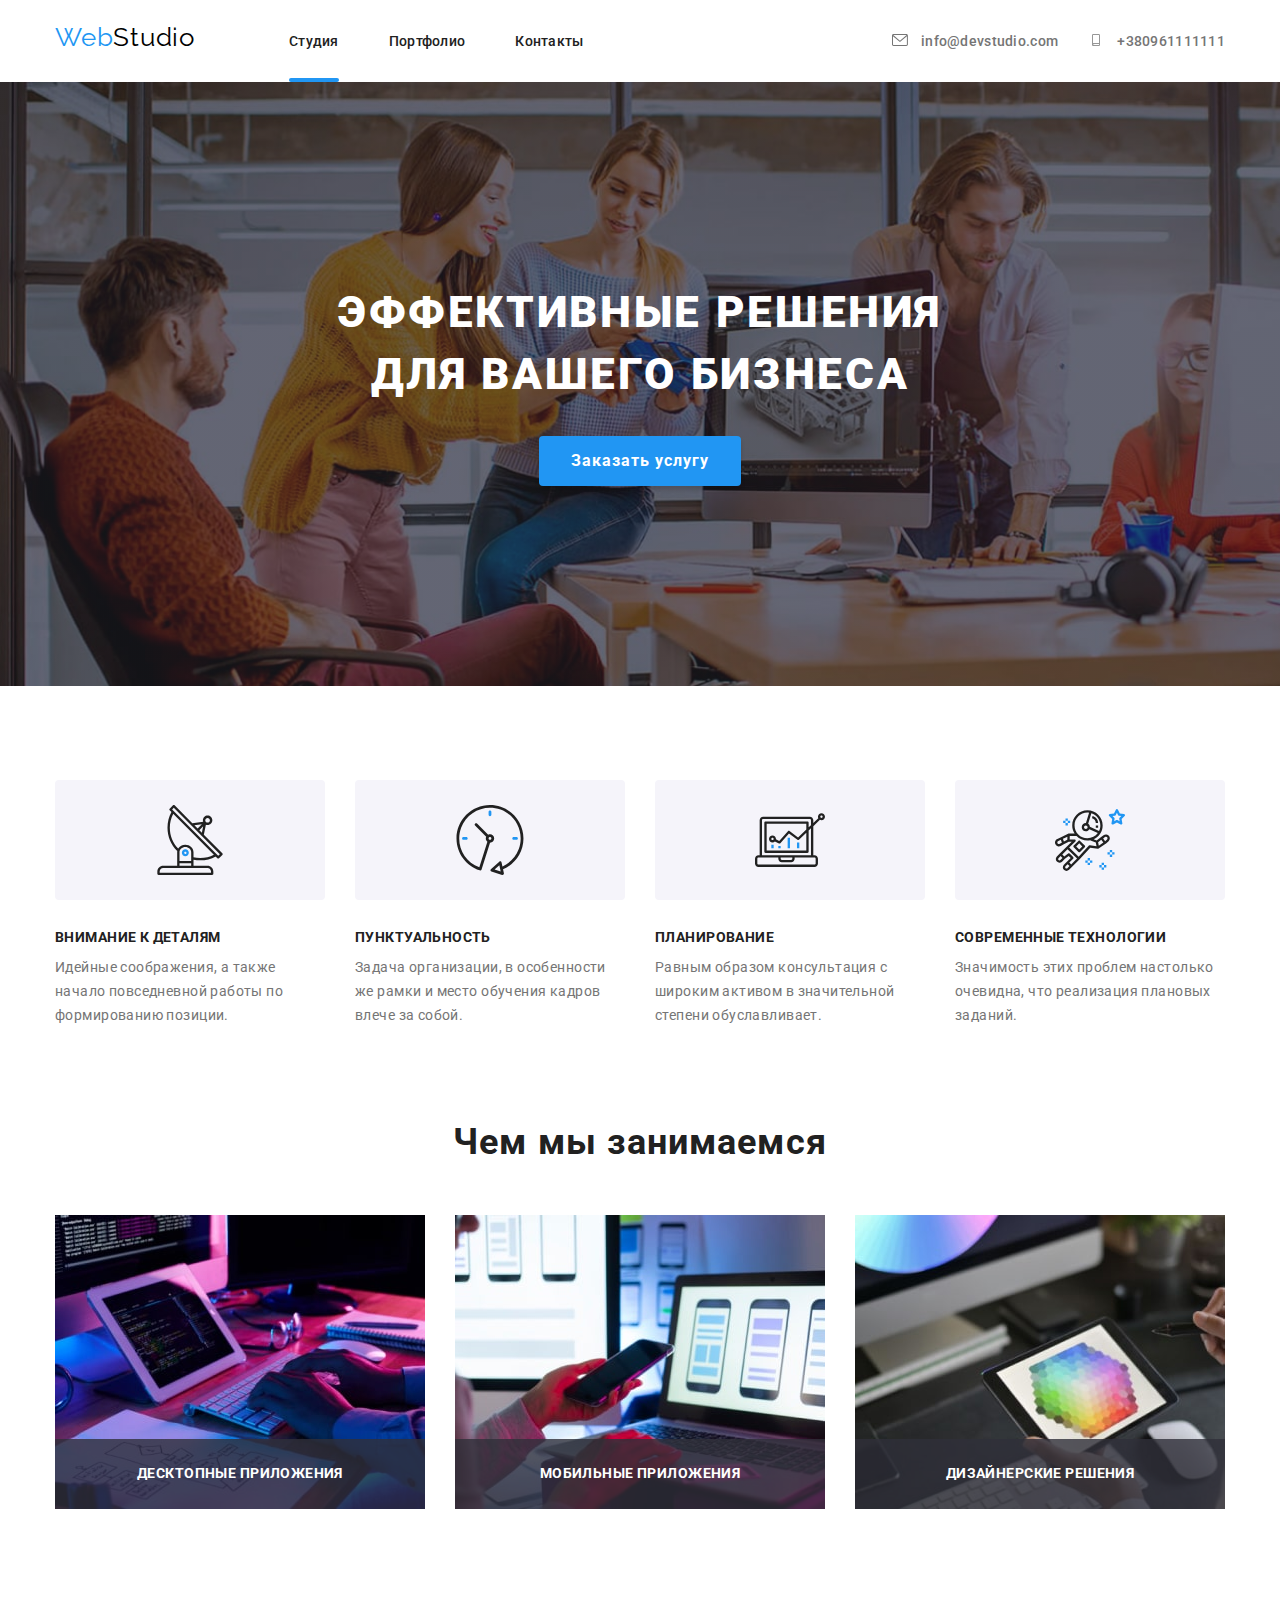
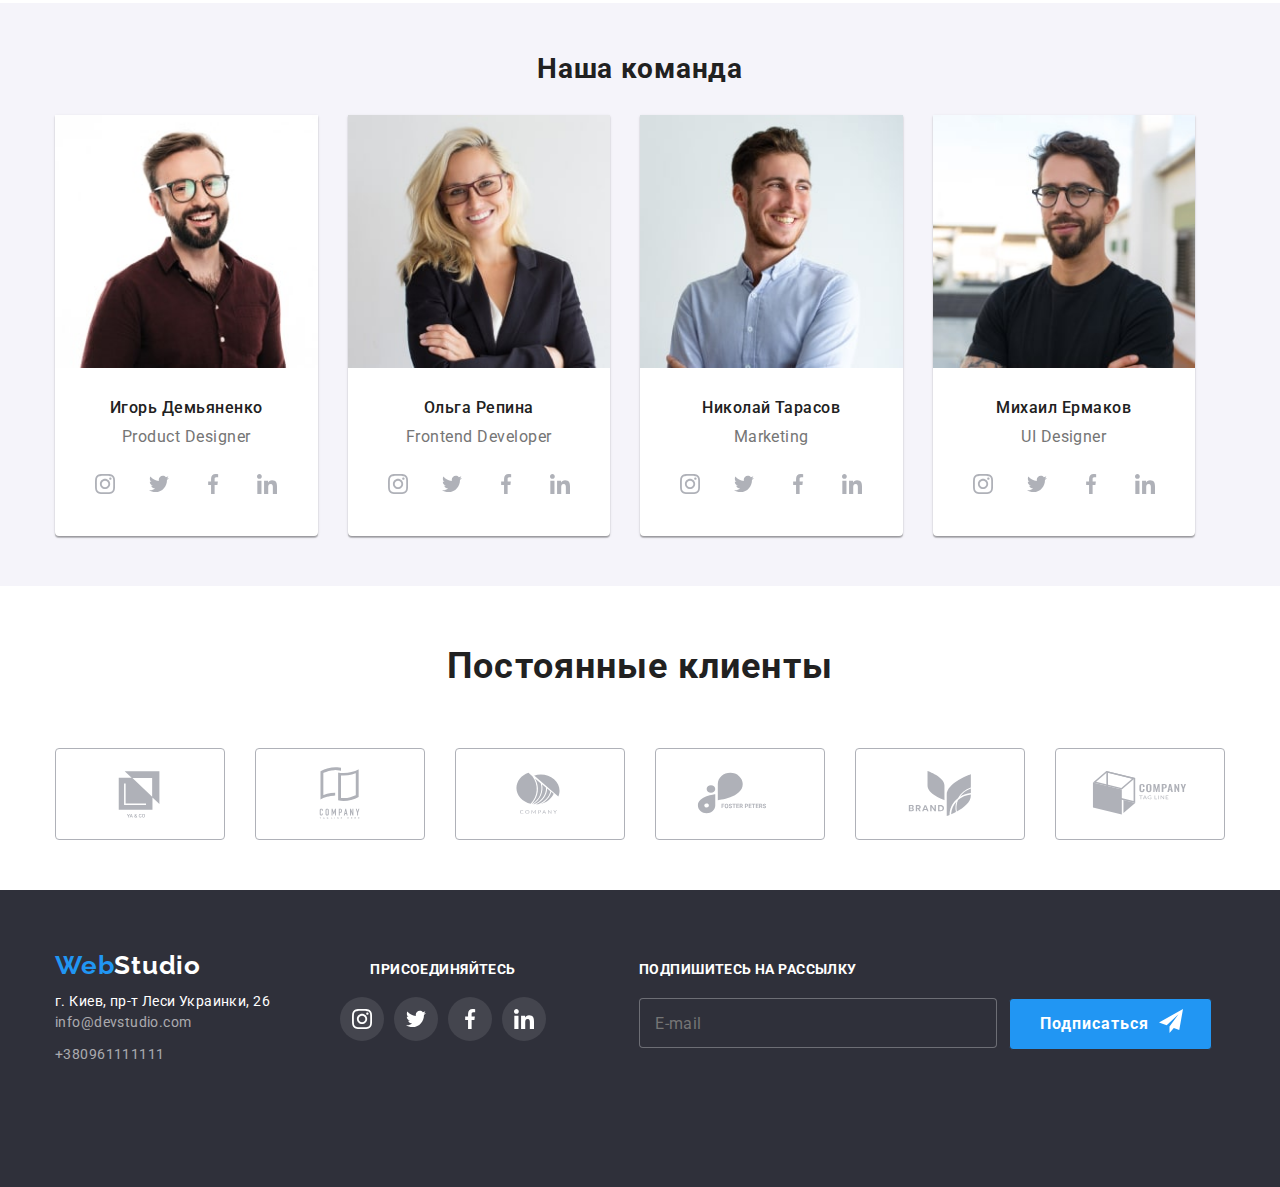
==== commit ab1e290e: "finish work with img and with mobile menu" ====
--- a/index.html
+++ b/index.html
@@ -18,10 +18,10 @@
 <body>
     <!-- Header-->
     <header>
-        <!-- <div class="conteiner header-flex">
+        <div class="conteiner header-flex">
             <nav class="nav">
-                <div class="menu-btn__wraper">
-                    <a class="logo" href="./index.html">
+                <div class="header-logo__wraper">
+                    <a class="header-logo__link" href="./index.html">
                         <span class="accent"> Web</span>Studio
                     </a>
                     <button class="menu-btn" type="button">
@@ -29,92 +29,92 @@
                             <use href="./css/sprite.svg#icon-menu"></use>
                         </svg>
                     </button>
-                </div> -->
-
-        <div class="mobile-menu">
-            <button class="mobile-menu__close" data-modal-close type="button">
-                <svg class="mobile-menu__icon" width="18" height="18">
-                    <use href="./css/sprite.svg#icon-close"></use>
-                </svg>
-            </button>
-            <ul class="list mobile-menu__list">
-                <li class="mobile-menu__item">
-                    <a class="mobile-menu__link" href="">Студия</a>
+                </div>
+
+                <div class="mobile-menu is-hidden">
+                    <button class="mobile-menu__close" data-modal-close type="button">
+                        <svg class="mobile-menu__icon" width="18" height="18">
+                            <use href="./css/sprite.svg#icon-close"></use>
+                        </svg>
+                    </button>
+                    <ul class="list mobile-menu__list">
+                        <li class="mobile-menu__item">
+                            <a class="mobile-menu__link current" href="">Студия</a>
+                        </li>
+                        <li class="mobile-menu__item">
+                            <a class="mobile-menu__link" href="">Портфолио</a>
+                        </li>
+                        <li class="mobile-menu__item">
+                            <a class="mobile-menu__link" href="">Контакты</a>
+                        </li>
+                    </ul>
+
+                    <ul class="list mobile-menu-contact__list">
+                        <li class="mobile-menu-contact__item">
+                            <a class="mobile-menu-contact__link" href="tel:+380961111111">+38 096 111 11 11</a>
+                        </li>
+                        <li class="mobile-menu-contact__item">
+                            <a class="mobile-menu-contact__link" href="mailto:info@devstudio.com">info@devstudio.com</a>
+                        </li>
+                    </ul>
+
+                    <ul class="list mobile-menu-social__list">
+                        <li class="mobile-menu-social__item">
+                            <a class="mobile-menu-social__link" href="">Instagram</a>
+                        </li>
+                        <li class="mobile-menu-social__item">
+                            <a class="mobile-menu-social__link" href="">Twitter</a>
+                        </li>
+                        <li class="mobile-menu-social__item">
+                            <a class="mobile-menu-social__link" href="">Facebook</a>
+                        </li>
+                        <li class="mobile-menu-social__item">
+                            <a class="mobile-menu-social__link" href="">LinkedIn</a>
+                        </li>
+                    </ul>
+                </div>
+
+                <ul class="list nav__list">
+                    <li class="nav__item">
+                        <a class="nav__link  current " href="./index.html">Студия</a>
+                    </li>
+                    <li class="nav__item">
+                        <a class="nav__link" href="./portfolio.html">Портфолио</a>
+                    </li>
+                    <li class="nav__item">
+                        <a class="nav__link" href="">Контакты</a>
+                    </li>
+                </ul>
+            </nav>
+
+            <ul class="list contact-list">
+                <li class="contaсt-list__item">
+                    <a class="contaсt-list__link" href="mailto:info@devstudio.com">
+                        <svg class="contaсt-list__icon">
+                            <use href="./css/sprite.svg#icon-envelope" width="16px" height="12px"></use>
+                        </svg>
+                        info@devstudio.com</a>
                 </li>
-                <li class="mobile-menu__item">
-                    <a class="mobile-menu__link" href="">Портфолио</a>
-                </li>
-                <li class="mobile-menu__item">
-                    <a class="mobile-menu__link" href="">Контакты</a>
-                </li>
-            </ul>
-
-            <ul class="list mobile-menu-contact__list">
-                <li class="mobile-menu-contact__item">
-                    <a class="mobile-menu-contact__link" href="tel:+380961111111">+38 096 111 11 11</a>
-                </li>
-                <li class="mobile-menu-contact__item">
-                    <a class="mobile-menu-contact__link" href="mailto:info@devstudio.com">info@devstudio.com</a>
-                </li>
-            </ul>
-
-            <ul class="list mobile-menu-social__list">
-                <li class="mobile-menu-social__item">
-                    <a class="mobile-menu-social__link" href="">Instagram</a>
-                </li>
-                <li class="mobile-menu-social__item">
-                    <a class="mobile-menu-social__link" href="">Twitter</a>
-                </li>
-                <li class="mobile-menu-social__item">
-                    <a class="mobile-menu-social__link" href="">Facebook</a>
-                </li>
-                <li class="mobile-menu-social__item">
-                    <a class="mobile-menu-social__link" href="">LinkedIn</a>
+                <li class="contaсt-list__item">
+                    <a class="contaсt-list__link" href="tel:+380961111111">
+                        <svg class="contaсt-list__icon">
+                            <use href="./css/sprite.svg#icon-smartphone" width="16px" height="12px"></use>
+                        </svg>
+                        +380961111111</a>
                 </li>
             </ul>
         </div>
-
-        <ul class="list nav__list">
-            <li class="nav__item">
-                <a class="nav__link  current " href="./index.html">Студия</a>
-            </li>
-            <li class="nav__item">
-                <a class="nav__link" href="./portfolio.html">Портфолио</a>
-            </li>
-            <li class="nav__item">
-                <a class="nav__link" href="">Контакты</a>
-            </li>
-        </ul>
-        <!-- </nav> -->
-
-        <ul class="list contact-list">
-            <li class="contaсt-list__item">
-                <a class="contaсt-list__link" href="mailto:info@devstudio.com">
-                    <svg class="contaсt-list__icon">
-                        <use href="./css/sprite.svg#icon-envelope" width="16px" height="12px"></use>
-                    </svg>
-                    info@devstudio.com</a>
-            </li>
-            <li class="contaсt-list__item">
-                <a class="contaсt-list__link" href="tel:+380961111111">
-                    <svg class="contaсt-list__icon">
-                        <use href="./css/sprite.svg#icon-smartphone" width="16px" height="12px"></use>
-                    </svg>
-                    +380961111111</a>
-            </li>
-        </ul>
-        <!-- </div> -->
     </header>
 
     <!-- Main content -->
     <main>
         <!-- Hero section -->
-        <!-- <section class="hero-section">
+        <section class="hero-section">
             <h1 class="hero-section__heading">Эффективные решения для вашего бизнеса</h1>
             <button class="hero-section__button" data-modal-open type="button">Заказать услугу</button>
-        </section> -->
+        </section>
         <!-- Our benefits -->
-        <!-- <section class="benefits-section">
+        <section class="benefits-section">
             <div class="conteiner">
                 <h2 class="benefits-section__header visually-hidden">Наши преимущества</h2>
                 <ul class="list benefits-list">
@@ -164,48 +164,73 @@
                     </li>
                 </ul>
             </div>
-        </section> -->
+        </section>
         <!-- Our works -->
-        <!-- <section class="our-direction">
+        <section class="our-direction">
             <div class="conteiner">
                 <h2 class="our-direction__titlle">Чем мы занимаемся</h2>
 
                 <ul class="list direction-list" lang="en">
                     <li class="direction-list__item">
                         <div class="direction-list__wraper">
-                            <img class="direction-list__foto" src="./images/our-direction/programmer.jpg" width="370"
-                                height="294" alt="programer working his desk">
+                            <picture>
+                                <source srcset="/images/our-direction/programmer/img-desktop-1x.jpg 1x,
+                              ./images/our-direction/programmer/img-desktop-2x.jpg 2x" media="(min-width: 1200px)">
+                                <img class="direction-list__foto"
+                                    src="./images/\/our-direction/programmer/programmer.jpg" width="370" height="294"
+                                    alt="programer working his desk">
+                            </picture>
+
                             <p class="direction-list__text">Десктопные приложения</p>
                         </div>
                     </li>
                     <li class="direction-list__item">
                         <div class="direction-list__wraper">
-                            <img class="direction-list__foto" src="./images/our-direction/phonedeveloper.jpg"
-                                width="370" height="294" alt="smartphone application developers">
+                            <picture>
+                                <source srcset="/images/our-direction/phonedeveloper/img-desktop-1x.jpg 1x,
+                          ./images/our-direction/phonedeveloper/img-desktop-2x.jpg 2x" media="(min-width: 1200px)">
+                                <img class="direction-list__foto"
+                                    src="./images/our-direction/phonedeveloper/phonedeveloper.jpg" width="370"
+                                    height="294" alt="smartphone application developers">
+                            </picture>
+
                             <p class="direction-list__text">Мобильные приложения</p>
                         </div>
 
                     </li>
                     <li class="direction-list__item">
                         <div class="direction-list__wraper">
-                            <img class="direction-list__foto" src="./images/our-direction/graphictablet.jpg" width="370"
-                                height="294" alt="Man with graphic tablet">
+                            <picture>
+                                <source srcset="/images/our-direction/graphic/img-desktop-1x.jpg 1x,
+                                                      ./images/our-direction/graphic/img-desktop-2x.jpg 2x"
+                                    media="(min-width: 1200px)">
+                                <img class="direction-list__foto" src="./images/our-direction/graphic/graphictablet.jpg"
+                                    width="370" height="294" alt="Man with graphic tablet">
+                            </picture>
+
                             <p class="direction-list__text">Дизайнерские решения</p>
                         </div>
                     </li>
                 </ul>
             </div>
-        </section> -->
+        </section>
 
         <!-- Our team -->
-        <!-- <section class="section team">
+        <section class="section team">
             <div class="conteiner">
                 <h2 class="team__title">Наша команда</h2>
                 <ul class="list team-list" lang="en">
                     <li class="team-list__item">
-                        <img class="team-list__img" src="./images/team/igord.jpg" height="260" width="270"
-                            alt="Photo by Igor Demyanenko">
-
+                        <picture>
+                            <source srcset="/images/team/igor/img1-desktop-1x.jpg 1x,
+                                    ./images/team/igor/img1-desktop-2x.jpg 2x" media="(min-width: 1200px)">
+                            <source srcset="/images/team/igor/img1-tablet-1x.jpg 1x,
+                                    ./images/team/igor/img1-tablet-2x.jpg 2x" media="(min-width: 768px)">
+                            <source srcset="/images/team/igor/img1-mob-1x.jpg 1x,
+                                    ./images/team/igor/img1-mob-2x.jpg 2x" media="(min-width: 380px)">
+                            <img class="team-list__img" src="./images/team/igor/igord.jpg" height="260" width="270"
+                                alt="Photo by Igor Demyanenko">
+                        </picture>
                         <div class="team-card">
                             <h3 class="team-card__members">Игорь Демьяненко</h3>
                             <p class="team-card__text">Product Designer</p>
@@ -245,8 +270,19 @@
 
                     </li>
                     <li class="team-list__item">
-                        <img class="team-list__img" src="./images/team/olgar.jpg" height="260" width="270"
-                            alt="Photo by Olga Repina">
+                        <picture>
+                            <source srcset="/images/team/olga/img2-desktop-1x.jpg 1x,
+                                            ./images/team/olga/img2-desktop-2x.jpg 2x
+                                            " media="(min-width: 1200px)">
+                            <source srcset="/images/team/olga/img2-tablet-1x.jpg 1x,
+                                            ./images/team/olga/img2-tablet-2x.jpg 2x
+                                            " media="(min-width: 768px)">
+                            <source srcset="/images/team/olga/img2-mob-1x.jpg 1x,
+                                            ./images/team/olga/img2-mob-2x.jpg 2x
+                                            " media="(min-width: 380px)">
+                            <img class="team-list__img" src="./images/team/olga/olgar.jpg" height="260" width="270"
+                                alt="Photo by Olga Repina">
+                        </picture>
 
                         <div class="team-card">
                             <h3 class="team-card__members">Ольга Репина</h3>
@@ -286,8 +322,17 @@
                         </div>
                     </li>
                     <li class="team-list__item">
-                        <img class="team-list__img" src="./images/team/nicholast.jpg" height="260" width="270"
-                            alt="Photo by Nikolay Tarasov">
+                        <picture>
+                            <source srcset="/images/team/nicholay/img3-desktop-1x.jpg 1x,
+                            /images/team/nicholay/img3-desktop-2x.jpg 2x" media="(min-width: 1200px)">
+                            <source srcset="/images/team/nicholay/img3-tablet-1x.jpg 1x,
+                            /images/team//nicholay/img3-tablet-2x.jpg 2x" media="(min-width: 768px)">
+                            <source srcset="/images/team/nicholay/img3-mob-1x.jpg 1x,
+                            /images/team/nicholay/img3-mob-2x.jpg 2x" media="(min-width: 380px)">
+                            <img class="team-list__img" src="./images/team/nicholay/nicholast.jpg" height="260"
+                                width="270" alt="Photo by Nikolay Tarasov">
+                        </picture>
+
 
                         <div class="team-card">
                             <h3 class="team-card__members">Николай Тарасов</h3>
@@ -327,8 +372,18 @@
                         </div>
                     </li>
                     <li class="team-list__item">
-                        <img class="team-list__img" src="./images/team/michaelm.jpg" height="260" width="270"
-                            alt="Photo by Mikhail Ermakov">
+                        <picture>
+                            <source srcset="/images/team/michael/img4-desktop-1x.jpg 1x,
+                            /images/team/michael/img4-desktop-2x.jpg 2x" media="(min-width: 1200px)">
+                            <source srcset="/images/team/michael/img4-tablet-1x.jpg 1x,
+                            /images/team/michael/img4-tablet-2x.jpg 2x" media="(min-width: 768px)">
+                            <source srcset="/images/team/michael/img4-mob-1x.jpg 1x,
+                            /images/team/michael/img4-mob-2x.jpg 2x" media="(min-width: 380px)">
+
+                            <img class="team-list__img" src="./images/team/michael/michaelm.jpg" height="260"
+                                width="270" alt="Photo by Mikhail Ermakov">
+                        </picture>
+
 
                         <div class="team-card">
                             <h3 class="team-card__members">Михаил Ермаков</h3>
@@ -369,9 +424,9 @@
                     </li>
                 </ul>
             </div>
-        </section> -->
+        </section>
         <!-- Our clients -->
-        <!-- <section class="section clietns">
+        <section class="section clietns">
             <div class="conteiner">
                 <h2 class="clients__title">Постоянные клиенты</h2>
 
@@ -421,12 +476,12 @@
 
                 </ul>
             </div>
-        </section> -->
+        </section>
 
     </main>
 
     <!-- Footer -->
-    <!-- <footer class="footer ">
+    <footer class="footer ">
         <div class="conteiner footer-flex-wraper">
             <div class="tablet-flex-wraper">
                 <div class="footer-logo-wraper">
@@ -445,9 +500,9 @@
                         </ul>
                     </address>
                 </div>
-                <div> -->
-    <!-- Footer social section  -->
-    <!-- <section class="footer-social">
+                <div>
+                    <!--     Footer social section  -->
+                    <section class="footer-social">
                         <h2 class="footer-social__title">присоединяйтесь</h2>
                         <ul class="list footer-social__list">
                             <li class="footer-social__item">
@@ -483,10 +538,10 @@
                         </ul>
                     </section>
                 </div>
-            </div> -->
-
-    <!-- Mailing section -->
-    <!-- <section class="mailing">
+            </div>
+
+            <!-- Mailing section -->
+            <section class="mailing">
                 <h2 class="mailing__title">Подпишитесь на рассылку</h2>
                 <div class="mailing__wraper">
                     <input class="mailing__input" type="text" name="usere-name" placeholder="E-mail">
@@ -500,17 +555,17 @@
                 </div>
             </section>
         </div>
-    </footer> -->
+    </footer>
     <!-- Modal window -->
-    <!-- <div class="backdrop is-hidden" data-modal>
+    <div class="backdrop is-hidden" data-modal>
         <div class="modal-form">
             <button class="modal-close-btn" data-modal-close type="button">
                 <svg class="madal-close-icon" width="18" height="18">
                     <use href="./css/sprite.svg#icon-close"></use>
                 </svg>
-            </button> -->
-    <!-- Modal form -->
-    <!-- <p class="call-form_title">Оставьте свои данные, мы вам перезвоним</p>
+            </button>
+            <!-- Modal form -->
+            <p class="call-form_title">Оставьте свои данные, мы вам перезвоним</p>
             <form class="call-form" action="#" method="get">
                 <div class="call-form__wraper">
                     <label class="call-form__label" for="name">Имя</label>
@@ -560,7 +615,8 @@
             </form>
         </div>
     </div>
-    <script src="./js/modal.js"></script> -->
+    <script src="./js/modal.js"></script>
+    <script src="./js/menu.js"></script>
 </body>
 
 </html>--- a/css/main.min.css
+++ b/css/main.min.css
@@ -1,2 +1,2 @@
-:root{--main-text-color: #757575;--headers-link-color: #212121;--hero-adress-color: #ffffff;--footer-contakt-color: rgba(255, 255, 255, 0.6);--accent-color: #2196f3;--bgc-team-btn: #f5f4fa;--secondary-bgc: #e5e5e5;--employee-card-color: #ffffff;--icon-color: #afb1b8;--footer-bgc: #2f303a;--main-font-family: Roboto, sans-serif;--logo-font-family: Raleway, sans-serif}.list{list-style:none}a{text-decoration:none}h1,h2,h3,h4,h5,h6,p,ul{margin:0;padding:0}img{display:block;height:auto}.accent{color:var(--accent-color)}.visually-hidden{clip:rect(0 0 0 0);clip-path:inset(50%);height:1px;overflow:hidden;position:absolute;white-space:nowrap;width:1px}.conteiner{max-width:100%;margin:0 auto;padding-left:15px;padding-right:15px}@media screen and (min-width: 480px){.conteiner{width:480px}}@media screen and (min-width: 768px){.conteiner{width:768px}}@media screen and (min-width: 1200px){.conteiner{width:1200px}}.current::after{position:absolute;bottom:0;left:0;display:inline-block;content:" ";width:100%;height:4px;background:var(--accent-color);border-radius:2px}.section{padding-top:50px;padding-bottom:50px}@media screena and (min-width: 480px){.section{padding-top:60px;padding-bottom:60px}}@media screena and (min-width: 768px){.section{padding-top:60px;padding-bottom:60px}}@media screena and (min-width: 1200px){.section{padding-top:94px;padding-bottom:94px}}.social-list{display:flex;justify-content:center}.social-list__item{width:44px;height:44px;border-radius:50%;margin-right:10px;background:var(--employee-card-color)}.social-list__item:last-child{margin-right:0}.social-list__link{width:100%;height:100%;display:flex;align-items:center;justify-content:center}.social-list__link:hover,.social-list__link:focus{background-color:var(--accent-color);border-radius:50%;transition-duration:250ms;transition-timing-function:cubic-bezier(0.4, 0, 0.2, 1)}.social-list__link:hover .social-list__icon,.social-list__link:focus .social-list__icon{background-color:var(--accent-color);fill:var(--employee-card-color);transition-duration:250ms;transition-timing-function:cubic-bezier(0.4, 0, 0.2, 1)}.social-list__icon{fill:var(--icon-color)}.is-hidden{visibility:hidden;opacity:0;pointer-events:none}.backdrop{display:flex;justify-content:center;width:100vw;height:100vw;position:fixed;top:0;background:rgba(0,0,0,0.2)}.modal-form{position:absolute;width:290px;top:80px;padding:34px;background:var(--hero-adress-color);box-shadow:0px 1px 3px rgba(0,0,0,0.12),0px 1px 1px rgba(0,0,0,0.14),0px 2px 1px rgba(0,0,0,0.2);border-radius:4px}@media screen and (min-width: 480px){.modal-form{top:93px;width:450px;padding:40px}}@media screen and (min-width: 480px){.modal-form{top:208px}}@media screen and (min-width: 1200px){.modal-form{top:221px;width:528px}}.modal-close-btn{display:flex;align-items:center;position:absolute;right:8px;top:8px;border-radius:50%;background:#ffffff;border:1px solid rgba(0,0,0,0.1);width:30px;height:30px;cursor:pointer}.modal-close-btn:hover,.modal-close-btn:focus{fill:var(--accent-color)}.call-form_title{font-size:14px;font-weight:700;text-align:center;letter-spacing:0.03em;margin-bottom:20px;color:var(--headers-link-color)}@media screen and (min-width: 480px){.call-form_title{font-size:20px;line-height:1.15;margin-bottom:30px}}.call-form__label{font-size:12px;line-height:1.16;letter-spacing:0.01em;margin-bottom:4px;color:var(--main-text-color)}.call-form__input{display:block;margin-bottom:28px;width:100%;height:40px;padding:12px 42px;border:1px solid rgba(33,33,33,0.2);border-radius:4px}.call-form__input:hover,.call-form__input:focus{border:none;outline:1px solid var(--accent-color);transition-duration:250ms;transition-timing-function:cubic-bezier(0.4, 0, 0.2, 1)}.call-form__input:hover+.call-form__icon,.call-form__input:focus+.call-form__icon{fill:var(--accent-color)}.call-form__wraper{display:block;position:relative}.call-form__icon{position:absolute;top:50%;transform:translateY(-50%);left:12px}.call-form__textarea{display:block;width:100%;height:120px;resize:none;margin-bottom:20px;font-size:14px;line-height:1.14;letter-spacing:0.01em;color:rgba(117,117,117,0.5);padding:12px 16px;margin-bottom:20px;border:1px solid rgba(33,33,33,0.2);box-sizing:border-box;border-radius:4px}.call-form__textarea:hover,.call-form__textarea:focus{outline:1px solid var(--accent-color);transition-duration:250ms;transition-timing-function:cubic-bezier(0.4, 0, 0.2, 1)}.checkbox__wraper{position:relative;margin-bottom:30px}.checkbox-icon-wreper{position:absolute}.checkbox__label{display:flex;align-items:center;font-size:11px;line-height:1.16;letter-spacing:0.03em;color:var(--main-text-color)}.checkbox__label:hover,.checkbox__label:focus{cursor:pointer;transition-duration:250ms;transition-timing-function:cubic-bezier(0.4, 0, 0.2, 1)}@media screen and (min-width: 480px){.checkbox__label{font-size:12px;line-height:1.16}}@media screen and (min-width: 1200px){.checkbox__label{font-size:14px;line-height:1.7}}.checkbox__label .checkbox{display:flex;justify-content:center;align-items:center;width:16px;height:15px;margin-right:7px;border:1px solid #000000;border-radius:2px}.checkbox__icon{fill:#ffffff}.checkbox__input:checked+.checkbox__label .checkbox{border:none;background-color:var(--accent-color)}.checkbox-link{font-size:11px;line-height:1.16;letter-spacing:0.03em;text-decoration-line:underline;margin-left:1px;color:var(--accent-color)}@media screen and (min-width: 480px){.checkbox-link{font-size:12px;line-height:1.16;margin-left:2px}}@media screen and (min-width: 1200px){.checkbox-link{font-size:14px;line-height:1.7}}.checkbox_btn{display:block;margin:0 auto;padding:10px 55px;font-weight:700;font-size:16px;line-height:1.9;letter-spacing:0.06em;background:var(--accent-color);box-shadow:0px 4px 4px rgba(0,0,0,0.15);border:none;border-radius:4px;color:#ffffff}.checkbox_btn:hover,.checkbox_btn:focus{cursor:pointer;box-shadow:0px 3px 1px rgba(0,0,0,0.1),0px 1px 2px rgba(0,0,0,0.08),0px 2px 2px rgba(0,0,0,0.12);transition-duration:250ms;transition-timing-function:cubic-bezier(0.4, 0, 0.2, 1)}.header-line{border-bottom:1px solid #ececec}.address{font-style:normal;font-size:14px;line-height:1.7;letter-spacing:0.03em;display:flex;flex-direction:column;align-items:center;margin-bottom:40px}@media screen and (min-width: 480px){.address{margin-bottom:60px}}@media screen and (min-width: 1200px){.address{display:block}}.address__text{font-size:12px;line-height:1.5px;text-align:center;letter-spacing:0.03em;margin-bottom:8px;color:var(--hero-adress-color)}@media screen and (min-width: 480px){.address__text{font-size:14px;line-height:1.7px}}@media screen and (min-width: 1200px){.address__text{margin-bottom:9px}}.address__link{font-size:12px;line-height:1.5;text-align:center;letter-spacing:0.03em;color:rgba(255,255,255,0.6)}@media screen and (min-width: 480px){.address__link{font-size:14px;line-height:1.7}}.address__item{margin-bottom:8px}.address__item:last-child{margin-bottom:0}.address__link{color:var(--footer-contakt-color)}.mailing{display:flex;flex-direction:column;align-items:center}@media screen and (min-width: 1200px){.mailing{display:block}}.mailing__title{font-weight:700;font-size:12px;line-height:1;letter-spacing:0.03em;text-transform:uppercase;margin-bottom:18px;color:#ffffff}@media screen and (min-width: 480px){.mailing__title{font-weight:700;font-size:14px;line-height:1.14;letter-spacing:0.03em;text-transform:uppercase;margin-bottom:20px}}.mailing__wraper{display:flex;flex-direction:column;align-items:center}@media screen and (min-width: 1200px){.mailing__wraper{flex-direction:row;align-items:baseline}}.mailing__input{font-size:16px;line-height:1.25;letter-spacing:0.03em;color:rgba(255,255,255,0.6);width:290px;height:40px;padding:15px;margin-bottom:15px;background-color:var(--footer-bgc);border:1px solid rgba(255,255,255,0.3);border-radius:4px}@media screen and (min-width: 480px){.mailing__input{width:450px;height:50px;margin-bottom:20px}}@media screen and (min-width: 1200px){.mailing__input{width:358px;margin-right:12px;margin-bottom:0}}.mailing__btn{position:relative;font-weight:700;font-size:16px;line-height:1.9;text-align:center;letter-spacing:0.06em;cursor:pointer;padding:10px 62px 10px 30px;color:#ffffff;background:var(--accent-color);border-radius:4px;border:1px solid var(--footer-bgc)}.mailing__btn:hover,.mailing__btn:focus{transition-duration:250ms;transition-timing-function:cubic-bezier(0.4, 0, 0.2, 1)}.mailing__icon{position:absolute;right:28px}body{font-family:var(--main-font-family);color:var(--main-text-color)}@media screen and (min-width: 768px){.header-flex{display:flex;justify-content:space-between}}.logo{font-family:var(--logo-font-family);font-style:700;font-size:26px;line-height:1.2;letter-spacing:0.03em;padding-top:14px;padding-bottom:14px;color:#000000}@media screen and (min-width: 480px){.logo{padding-top:16px;padding-bottom:16px}}@media screen and (min-width: 768px){.logo{padding-top:26px;padding-bottom:26px}}@media screen and (min-width: 768px){.logo{padding-top:24px;padding-bottom:25px;margin-right:94px}}@media screen and (max-width: 480px){.menu-btn__wraper{display:flex;justify-content:space-between}}.menu-btn{margin:right auto;border:none;background-color:#fff}@media screen and (min-width: 768px){.menu-btn{position:absolute;clip:rect(0 0 0 0);clip-path:inset(50%);height:1px;overflow:hidden;position:absolute;white-space:nowrap;width:1px}}.mobile-menu{position:relative;width:480px;height:796px;background-color:#fff;padding:48px 40px}.mobile-menu__close{position:absolute;top:21px;right:25px;border:none;background-color:#fff}.mobile-menu-contact__list{margin-bottom:64px}.mobile-menu__list{margin-bottom:302px}.mobile-menu__item{margin-bottom:32px}.mobile-menu__item:last-child{margin-bottom:0}.mobile-menu__link{font-weight:500;font-size:40px;line-height:1.17;text-align:center;letter-spacing:0.02em;color:#212121}.mobile-menu__link:hover,.mobile-menu__link:focus{color:var(--accent-color)}.mobile-menu-contact__item{margin-bottom:32px}.mobile-menu-contact__item:last-child{margin-bottom:0}.mobile-menu-contact__link{font-weight:500;font-size:24px;line-height:28px;letter-spacing:0.02em;color:#757575}.mobile-menu-contact__link:hover,.mobile-menu-contact__link:focus{color:var(--accent-color)}.mobile-menu-social__list{display:flex}.mobile-menu-social__item{border-right:1px solid rgba(33,33,33,0.2);padding-right:10px;padding-left:10px}.mobile-menu-social__item:last-child{padding-right:0;border-right:none}.mobile-menu-social__item:first-child{padding-left:0}.mobile-menu-social__link{font-weight:500;font-size:18px;line-height:1.22;letter-spacing:0.02em;color:#2196f3}@media screen and (min-width: 768px){.nav{display:flex;align-items:baseline}}@media screen and (min-width: 768px){.nav__list{display:flex}}.nav__item{position:relative;padding-top:32px;padding-bottom:32px;margin-right:50px}.nav__item:last-child{margin-right:0}.nav__link{font-weight:500;font-size:14px;line-height:1.1;letter-spacing:0.02em}@media screen and (min-width: 768px){.nav__link{color:var(--headers-link-color)}.nav__link:hover,.nav__link:focus{color:var(--accent-color);transition-duration:250ms;transition-timing-function:cubic-bezier(0.4, 0, 0.2, 1)}}@media screen and (min-width: 768px){.contact-list{display:flex;flex-direction:column;padding-top:21px;padding-bottom:21px}}@media screen and (min-width: 1200px){.contact-list{flex-direction:row;padding-top:32px;padding-bottom:32px}}.contaсt-list__link{font-weight:500;font-size:14px;line-height:1.1px;letter-spacing:0.02em;color:var(--main-text-color)}@media screen and (min-width: 768px){.contaсt-list__link:hover,.contaсt-list__link:focus{color:var(--accent-color);fill:var(--accent-color);transition-duration:250ms;transition-timing-function:cubic-bezier(0.4, 0, 0.2, 1)}.contaсt-list__link:hover .contaсt-list__icon,.contaсt-list__link:focus .contaсt-list__icon{fill:var(--accent-color);transition-duration:250ms;transition-timing-function:cubic-bezier(0.4, 0, 0.2, 1)}}@media screen and (min-width: 768px){.contaсt-list__item{margin-bottom:10px}.contaсt-list__item:last-child{margin-bottom:0}}@media screen and (min-width: 768px) and (min-width: 1200px){.contaсt-list__item{margin-bottom:0;margin-right:30px}.contaсt-list__item:last-child{margin-bottom:unset}}.contaсt-list__item:last-child{margin-right:0}.contaсt-list__icon{width:16px;height:12px;margin-right:10px;fill:var(--main-text-color)}.hero-section{text-align:center;margin-left:auto;margin-right:auto;padding-top:100px;padding-bottom:100px;background-size:cover;background-image:linear-gradient(to right, rgba(47,48,58,0.4), rgba(47,48,58,0.4)),url(/images/Hero/overlay-mob-1x.jpg)}@media (min-device-pixel-ratio: 2), (-webkit-min-device-pixel-ratio: 2), (min-resolution: 192dpi), (min-resolution: 2dppx){.hero-section{background-image:linear-gradient(to right, rgba(47,48,58,0.4), rgba(47,48,58,0.4)),url(/images/Hero/overlay-mob-2x.jpg)}}@media screen and (min-width: 480px){.hero-section{padding-top:118px;padding-bottom:118px;background-image:linear-gradient(to right, rgba(47,48,58,0.4), rgba(47,48,58,0.4)),url(/images/Hero/overlay-mob-1x.jpg)}}@media screen and (min-width: 480px) and (min-device-pixel-ratio: 2), screen and (min-width: 480px) and (-webkit-min-device-pixel-ratio: 2), screen and (min-width: 480px) and (min-resolution: 192dpi), screen and (min-width: 480px) and (min-resolution: 2dppx){.hero-section{background-image:linear-gradient(to right, rgba(47,48,58,0.4), rgba(47,48,58,0.4)),url(/images/Hero/overlay-mob-2x.jpg)}}@media screen and (min-width: 768px){.hero-section{background-image:linear-gradient(to right, rgba(47,48,58,0.4), rgba(47,48,58,0.4)),url(/images/Hero/overlay-tablet-1x.jpg)}}@media screen and (min-width: 768px) and (min-device-pixel-ratio: 2), screen and (min-width: 768px) and (-webkit-min-device-pixel-ratio: 2), screen and (min-width: 768px) and (min-resolution: 192dpi), screen and (min-width: 768px) and (min-resolution: 2dppx){.hero-section{background-image:linear-gradient(to right, rgba(47,48,58,0.4), rgba(47,48,58,0.4)),url(/images/Hero/overlay-tablet-2x.jpg)}}@media screen and (min-width: 1200px){.hero-section{max-width:1600px;padding-top:200px;padding-bottom:200px;background-image:linear-gradient(to right, rgba(47,48,58,0.4), rgba(47,48,58,0.4)),url(/images/Hero/overlay-desktop-1x.jpg)}}@media screen and (min-width: 1200px) and (min-device-pixel-ratio: 2), screen and (min-width: 1200px) and (-webkit-min-device-pixel-ratio: 2), screen and (min-width: 1200px) and (min-resolution: 192dpi), screen and (min-width: 1200px) and (min-resolution: 2dppx){.hero-section{background-image:linear-gradient(to right, rgba(47,48,58,0.4), rgba(47,48,58,0.4)),url(/images/Hero/overlay-desktop-2x.jpg)}}.hero-section__heading{font-weight:900;font-size:20px;line-height:1.4;letter-spacing:0.06em;text-transform:uppercase;margin-bottom:25px;margin-left:auto;margin-right:auto;color:var(--hero-adress-color)}@media screen and (min-width: 480px){.hero-section__heading{font-weight:900;font-size:26px;line-height:1.6;max-width:360px;margin-bottom:30px}}@media screen and (min-width: 1200px){.hero-section__heading{font-size:44px;line-height:1.4;max-width:700px}}.hero-section__button{font-weight:700;font-size:12px;line-height:1.4;letter-spacing:0.06em;text-align:center;padding:10px 32px;box-shadow:0px 4px 4px rgba(0,0,0,0.15);border-radius:4px;border:none;color:var(--hero-adress-color);background-color:var(--accent-color)}@media screen and (min-width: 480px){.hero-section__button{font-size:16px;line-height:1.9}}@media screen and (min-width: 768px){.hero-section__button{cursor:pointer}}.benefits-section{padding-top:60px;padding-bottom:60px;color:var(--secondary-bgc)}@media screen and (min-width: 1200px){.benefits-section{padding-top:94px;padding-bottom:47px}}.benefits-list__header{font-weight:700;font-size:12px;line-height:0.8;letter-spacing:0.03em;text-align:center;margin-bottom:10px;text-transform:uppercase;color:var(--headers-link-color)}@media screen and (min-width: 480px){.benefits-list__header{font-size:14px;line-height:1.14}}@media screen and (min-width: 768px){.benefits-list__header{text-align:start}}@media screen and (min-width: 768px){.benefits-list{display:flex;flex-wrap:wrap}}@media screen and (min-width: 1200px){.benefits-list{display:flex;justify-content:center}}.benefits-list__item{margin-bottom:30px}.benefits-list__item:last-child{margin-bottom:0}@media screen and (min-width: 768px){.benefits-list__item{width:350px;margin-right:30px}.benefits-list__item:nth-child(even){margin-right:0}.benefits-list__item:nth-last-child(-n+2){margin-bottom:0}}@media screen and (min-width: 768px) and (min-width: 1200px){.benefits-list__item{width:270px;margin-bottom:0}.benefits-list__item:nth-child(even){margin-right:30px}.benefits-list__item:last-child{margin-right:0}}.benefits-list__item .benefits-list__wraper{width:297px;height:120px;display:flex;align-items:center;justify-content:center;border-radius:4px;margin-bottom:30px;background:#f5f4fa}@media screen and (min-width: 480px){.benefits-list__item .benefits-list__wraper{width:450px}}@media screen and (min-width: 768px){.benefits-list__item .benefits-list__wraper{width:350px}}@media screen and (min-width: 1200px){.benefits-list__item .benefits-list__wraper{width:100%}}.benefits-list__item .benefits-list__text{font-size:12px;line-height:1.4;letter-spacing:0.03em;color:var(--main-text-color)}@media screen and (min-width: 480px){.benefits-list__item .benefits-list__text{font-size:14px;line-height:1.7}}.our-direction{padding-top:47px;padding-bottom:94px;color:var(--secondary-bgc)}.direction-list{display:flex}.direction-list__item{margin-right:30px}.direction-list__item:last-child{margin-right:0}.direction-list__wraper{position:relative}.direction-list__text{position:absolute;display:flex;align-items:center;justify-content:center;font-family:var(--main-font-family);font-weight:700;font-size:14px;line-height:1.14;letter-spacing:0.03em;text-transform:uppercase;width:100%;min-height:70px;bottom:0;color:var(--hero-adress-color);background:rgba(47,48,58,0.8)}.our-direction__titlle{font-weight:700;font-size:36px;line-height:1.2;letter-spacing:0.03em;margin-bottom:50px;text-align:center;color:var(--headers-link-color)}.team{background-color:var(--bgc-team-btn)}.team__title{font-size:24px;line-height:1;margin-bottom:25px;letter-spacing:0.03em;text-align:center;color:var(--headers-link-color)}@media screen and (min-width: 480px){.team__title{font-size:28px;line-height:1.17;letter-spacing:0.03em;margin-bottom:30px}}@media screen and (min-width: 768px){.team-list{display:flex;flex-wrap:wrap}}@media screen and (min-width: 1200px){.team-list{display:flex;flex-wrap:nowrap}}.team-list__item{text-align:center;background:var(--employee-card-color);box-shadow:0px 1px 3px rgba(0,0,0,0.12),0px 1px 1px rgba(0,0,0,0.14),0px 2px 1px rgba(0,0,0,0.2);border-radius:0px 0px 4px 4px;margin-bottom:30px}.team-list__item:last-child{margin-right:0}.team-list__item:last-child{margin-bottom:0}@media screen and (min-width: 768px){.team-list__item{width:354px;height:536px;margin-right:30px;margin-bottom:30px}.team-list__item:nth-child(even){margin-right:0}.team-list__item:nth-last-child(-n+2){margin-bottom:0}}@media screen and (min-width: 1200px){.team-list__item{flex-basis:calc(100% / 4 - 30px);height:100%;margin-bottom:0}.team-list__item:nth-child(even){margin-right:30px}.team-list__item:nth-last-child(-n+2){margin-bottom:unset}.team-list__item:last-child{margin-right:0}}.team-list__img{display:inline-block}.team-card__members{font-size:14px;line-height:1;letter-spacing:0.03em;margin-bottom:10px;color:var(--headers-link-color)}@media screen and (min-width: 480px){.team-card__members{font-size:16px;line-height:1.2;font-weight:500}}.team-card__text{font-size:14px;line-height:1;letter-spacing:0.03em;margin-bottom:16px;color:var(--main-text-color)}@media screen and (min-width: 480px){.team-card__text{font-size:16px;line-height:1.2}}.team-card{padding-top:30px;padding-bottom:24px}@media screen and (min-width: 1200px){.team-card{padding-bottom:30px}}.clients__title{font-size:20px;line-height:1;text-align:center;letter-spacing:0.03em;margin-bottom:25px;color:var(--headers-link-color)}@media screen and (min-width: 480px){.clients__title{font-weight:700;font-size:28px;line-height:1.17;text-align:center;letter-spacing:0.03em;margin-bottom:30px}}@media screen and (min-width: 1200px){.clients__title{font-size:36px;line-height:1.7;margin-bottom:50px}}.clients-list{display:flex;flex-wrap:wrap;justify-content:center}.clients-list__item{height:92px;width:135px;margin-right:10px;margin-bottom:20px;border:1px solid var(--icon-color);border-radius:4px}.clients-list__item:nth-child(even){margin-right:0}.clients-list__item:hover,.clients-list__item:focus{border:1px solid var(--accent-color);transition-duration:250ms;transition-timing-function:cubic-bezier(0.4, 0, 0.2, 1)}.clients-list__item:hover .clients-list__icon,.clients-list__item:focus .clients-list__icon{fill:var(--accent-color);transition-duration:250ms;transition-timing-function:cubic-bezier(0.4, 0, 0.2, 1)}@media screen and (min-width: 480px){.clients-list__item{width:210px;margin-right:30px;margin-bottom:30px}.clients-list__item:nth-child(even){margin-right:0}.clients-list__item:nth-last-child(-n+2){margin-bottom:0}}@media screen and (min-width: 768px){.clients-list__item{width:226px}.clients-list__item:nth-child(even){margin-right:30px}.clients-list__item:nth-last-child(-n+2){margin-bottom:unset}.clients-list__item:nth-child(3n+3){margin-right:0}.clients-list__item:nth-last-child(-n+3){margin-bottom:0}}@media screen and (min-width: 1200px){.clients-list__item{width:170px;margin-bottom:0}.clients-list__item:nth-child(3n+3){margin-right:30px}.clients-list__item:last-child{margin-right:0}.clients-list__item:nth-last-child(-n+3){margin-bottom:0}}.clients-list__link{width:100%;height:100%;display:flex;align-items:center;justify-content:center;fill:var(--icon-color)}.footer{padding-top:60px;padding-bottom:60px;background-color:var(--footer-bgc)}@media screen and (min-width: 1200px){.footer-flex-wraper{display:flex;align-items:baseline}}@media screen and (min-width: 768px){.tablet-flex-wraper{display:flex;justify-content:space-around}}@media screen and (min-width: 1200px){.tablet-flex-wraper{justify-content:unset;align-items:baseline}}.footer-logo-wraper{display:flex;flex-direction:column;align-items:center}@media screen and (min-width: 1200px){.footer-logo-wraper{display:block;margin-right:70px}}.footer-logo{display:inline-block;font-family:var(--logo-font-family);font-weight:700;font-size:22px;line-height:1;text-align:center;letter-spacing:0.03em;margin-bottom:15px;color:#ffffff}@media screen and (min-width: 480px){.footer-logo{font-size:24px;line-height:1.16;margin-bottom:20px}}@media screen and (min-width: 1200px){.footer-logo{font-size:26px;line-height:1.2;margin-bottom:20px}}.footer-social{display:flex;flex-direction:column;align-items:center}@media screen and (min-width: 1200px){.footer-social{margin-right:93px}}.footer-social__title{font-weight:700;font-size:12px;line-height:1;letter-spacing:0.03em;text-transform:uppercase;margin-bottom:18px;color:#ffffff}@media screen and (min-width: 480px){.footer-social__title{font-size:14px;line-height:1.15;margin-bottom:20px}}.footer-social__list{display:flex;margin-bottom:45px}@media screen and (min-width: 480px){.footer-social__list{margin-bottom:60px}}.footer-social__item{width:44px;height:44px;border-radius:50%;margin-right:10px;background:rgba(255,255,255,0.1)}.footer-social__item:last-child{margin-right:0}.footer-social__link{width:100%;height:100%;display:flex;align-items:center;justify-content:center}.footer-social__link:hover,.footer-social__link :focus{border-radius:50%;background:var(--accent-color);transition-duration:250ms;transition-timing-function:cubic-bezier(0.4, 0, 0.2, 1)}.footer-social__icon{fill:var(--hero-adress-color)}.portfolio-title{display:none}.portfolio-nav{display:flex;flex-wrap:wrap}@media screen and (min-width: 768px){.portfolio-nav{flex-wrap:nowrap;justify-content:center}}.portfolio-nav__item{margin-right:8px;margin-bottom:15px}.portfolio-nav__item:nth-child(even){margin-right:0}.portfolio-nav__item:last-child{margin-bottom:0}@media screen and (min-width: 480px){.portfolio-nav__item:nth-child(even){margin-right:8px}.portfolio-nav__item:last-child{margin-bottom:unset}.portfolio-nav__item:nth-child(3n+3){margin-right:0}.portfolio-nav__item:nth-last-child(-n+2){margin-bottom:0}}@media screen and (min-width: 768px){.portfolio-nav__item:nth-child(even){margin-right:8px}.portfolio-nav__item:nth-child(3n+3){margin-right:8px}.portfolio-nav__item:nth-last-child(-n+2){margin-bottom:unset}}.portfolio-nav__btn{font-weight:500;font-size:16px;line-height:1.6;letter-spacing:0.03em;padding:6px 22px;text-align:center;cursor:pointer;border-radius:4px;border:none;color:var(--headers-link-color);background-color:var(--bgc-team-btn)}.portfolio-nav__btn:hover,.portfolio-nav__btn:focus{color:var(--hero-adress-color);background-color:var(--accent-color);box-shadow:0px 3px 1px rgba(0,0,0,0.1),0px 1px 2px rgba(0,0,0,0.08),0px 2px 2px rgba(0,0,0,0.12);transition-duration:250ms;transition-timing-function:cubic-bezier(0.4, 0, 0.2, 1)}.work-examples{display:flex;flex-wrap:wrap;justify-content:center}@media screen and (min-width: 768px){.work-examples{justify-content:normal}}.work-examples-item{width:290px;margin-bottom:20px;background:var(--employee-card-color);border:1px solid #eeeeee}.work-examples-item:last-child{margin-bottom:0}@media screen and (min-width: 480px){.work-examples-item{width:450px;height:404px;margin-bottom:30px}}@media screen and (min-width: 768px){.work-examples-item{width:354px;height:440px;margin-bottom:30px;margin-right:30px}.work-examples-item:nth-child(even){margin-right:0}.work-examples-item:last-child{margin-bottom:0}}@media screen and (min-width: 1200px){.work-examples-item{flex-basis:calc(100% / 3 - 60px)}.work-examples-item:nth-child(even){margin-right:30px}.work-examples-item:last-child{margin-bottom:unset}.work-examples-item:nth-last-child(-n+3){margin-bottom:0}}.work-examples-item:hover,.work-examples-item:focus{box-shadow:0px 3px 1px rgba(0,0,0,0.1),0px 1px 2px rgba(0,0,0,0.08),0px 2px 2px rgba(0,0,0,0.12);transition-duration:250ms;transition-timing-function:cubic-bezier(0.4, 0, 0.2, 1)}.work-examples-item:hover .work-text-overlay{transform:translateY(0);transition:transform 300ms linear}.card-description-conteiner{position:relative;overflow:hidden;display:flex;justify-content:center}.work-text-overlay{position:absolute;top:0;left:0;font-size:18px;line-height:1.56;letter-spacing:0.03em;color:var(--hero-adress-color);background:rgba(33,150,243,0.9);height:100%;padding:63px 24px;transform:translateY(100%);transition:transform 300ms linear}.work-examples-description{padding:20px 24px}.work-examples-title{font-weight:700;font-size:18px;line-height:2;letter-spacing:0.06em;margin-bottom:4px;color:var(--headers-link-color)}.work-examples-text{font-size:16px;line-height:1.9;letter-spacing:0.03em;color:var(--main-text-color)}
+:root{--main-text-color: #757575;--headers-link-color: #212121;--hero-adress-color: #ffffff;--footer-contakt-color: rgba(255, 255, 255, 0.6);--accent-color: #2196f3;--bgc-team-btn: #f5f4fa;--secondary-bgc: #e5e5e5;--employee-card-color: #ffffff;--icon-color: #afb1b8;--footer-bgc: #2f303a;--main-font-family: Roboto, sans-serif;--logo-font-family: Raleway, sans-serif}.list{list-style:none}a{text-decoration:none}h1,h2,h3,h4,h5,h6,p,ul{margin:0;padding:0}img{width:100%;display:block;height:auto}.accent{color:var(--accent-color)}.visually-hidden{clip:rect(0 0 0 0);clip-path:inset(50%);height:1px;overflow:hidden;position:absolute;white-space:nowrap;width:1px}.conteiner{max-width:100%;margin:0 auto;padding-left:15px;padding-right:15px}@media screen and (min-width: 480px){.conteiner{width:480px}}@media screen and (min-width: 768px){.conteiner{width:768px}}@media screen and (min-width: 1200px){.conteiner{width:1200px}}.current::after{position:absolute;bottom:0;left:0;display:inline-block;content:" ";width:100%;height:4px;background:var(--accent-color);border-radius:2px}.section{padding-top:50px;padding-bottom:50px}@media screena and (min-width: 480px){.section{padding-top:60px;padding-bottom:60px}}@media screena and (min-width: 768px){.section{padding-top:60px;padding-bottom:60px}}@media screena and (min-width: 1200px){.section{padding-top:94px;padding-bottom:94px}}.social-list{display:flex;justify-content:center}.social-list__item{width:44px;height:44px;border-radius:50%;margin-right:10px;background:var(--employee-card-color)}.social-list__item:last-child{margin-right:0}.social-list__link{width:100%;height:100%;display:flex;align-items:center;justify-content:center}.social-list__link:hover,.social-list__link:focus{background-color:var(--accent-color);border-radius:50%;transition-duration:250ms;transition-timing-function:cubic-bezier(0.4, 0, 0.2, 1)}.social-list__link:hover .social-list__icon,.social-list__link:focus .social-list__icon{background-color:var(--accent-color);fill:var(--employee-card-color);transition-duration:250ms;transition-timing-function:cubic-bezier(0.4, 0, 0.2, 1)}.social-list__icon{fill:var(--icon-color)}.is-hidden{visibility:hidden;opacity:0;pointer-events:none}.backdrop{display:flex;justify-content:center;width:100vw;height:100vw;position:fixed;top:0;background:rgba(0,0,0,0.2)}.modal-form{position:absolute;width:290px;top:80px;padding:34px;background:var(--hero-adress-color);box-shadow:0px 1px 3px rgba(0,0,0,0.12),0px 1px 1px rgba(0,0,0,0.14),0px 2px 1px rgba(0,0,0,0.2);border-radius:4px}@media screen and (min-width: 480px){.modal-form{top:93px;width:450px;padding:40px}}@media screen and (min-width: 480px){.modal-form{top:208px}}@media screen and (min-width: 1200px){.modal-form{top:221px;width:528px}}.modal-close-btn{display:flex;align-items:center;position:absolute;right:8px;top:8px;border-radius:50%;background:#ffffff;border:1px solid rgba(0,0,0,0.1);width:30px;height:30px;cursor:pointer}.modal-close-btn:hover,.modal-close-btn:focus{fill:var(--accent-color)}.call-form_title{font-size:14px;font-weight:700;text-align:center;letter-spacing:0.03em;margin-bottom:20px;color:var(--headers-link-color)}@media screen and (min-width: 480px){.call-form_title{font-size:20px;line-height:1.15;margin-bottom:30px}}.call-form__label{font-size:12px;line-height:1.16;letter-spacing:0.01em;margin-bottom:4px;color:var(--main-text-color)}.call-form__input{display:block;margin-bottom:28px;width:100%;height:40px;padding:12px 42px;border:1px solid rgba(33,33,33,0.2);border-radius:4px}.call-form__input:hover,.call-form__input:focus{border:none;outline:1px solid var(--accent-color);transition-duration:250ms;transition-timing-function:cubic-bezier(0.4, 0, 0.2, 1)}.call-form__input:hover+.call-form__icon,.call-form__input:focus+.call-form__icon{fill:var(--accent-color)}.call-form__wraper{display:block;position:relative}.call-form__icon{position:absolute;top:50%;transform:translateY(-50%);left:12px}.call-form__textarea{display:block;width:100%;height:120px;resize:none;margin-bottom:20px;font-size:14px;line-height:1.14;letter-spacing:0.01em;color:rgba(117,117,117,0.5);padding:12px 16px;margin-bottom:20px;border:1px solid rgba(33,33,33,0.2);box-sizing:border-box;border-radius:4px}.call-form__textarea:hover,.call-form__textarea:focus{outline:1px solid var(--accent-color);transition-duration:250ms;transition-timing-function:cubic-bezier(0.4, 0, 0.2, 1)}.checkbox__wraper{position:relative;margin-bottom:30px}.checkbox-icon-wreper{position:absolute}.checkbox__label{display:flex;align-items:center;font-size:11px;line-height:1.16;letter-spacing:0.03em;color:var(--main-text-color)}.checkbox__label:hover,.checkbox__label:focus{cursor:pointer;transition-duration:250ms;transition-timing-function:cubic-bezier(0.4, 0, 0.2, 1)}@media screen and (min-width: 480px){.checkbox__label{font-size:12px;line-height:1.16}}@media screen and (min-width: 1200px){.checkbox__label{font-size:14px;line-height:1.7}}.checkbox__label .checkbox{display:flex;justify-content:center;align-items:center;width:16px;height:15px;margin-right:7px;border:1px solid #000000;border-radius:2px}.checkbox__icon{fill:#ffffff}.checkbox__input:checked+.checkbox__label .checkbox{border:none;background-color:var(--accent-color)}.checkbox-link{font-size:11px;line-height:1.16;letter-spacing:0.03em;text-decoration-line:underline;margin-left:1px;color:var(--accent-color)}@media screen and (min-width: 480px){.checkbox-link{font-size:12px;line-height:1.16;margin-left:2px}}@media screen and (min-width: 1200px){.checkbox-link{font-size:14px;line-height:1.7}}.checkbox_btn{display:block;margin:0 auto;padding:10px 55px;font-weight:700;font-size:16px;line-height:1.9;letter-spacing:0.06em;background:var(--accent-color);box-shadow:0px 4px 4px rgba(0,0,0,0.15);border:none;border-radius:4px;color:#ffffff}.checkbox_btn:hover,.checkbox_btn:focus{cursor:pointer;box-shadow:0px 3px 1px rgba(0,0,0,0.1),0px 1px 2px rgba(0,0,0,0.08),0px 2px 2px rgba(0,0,0,0.12);transition-duration:250ms;transition-timing-function:cubic-bezier(0.4, 0, 0.2, 1)}.header-line{border-bottom:1px solid #ececec}.address{font-style:normal;font-size:14px;line-height:1.7;letter-spacing:0.03em;display:flex;flex-direction:column;align-items:center;margin-bottom:40px}@media screen and (min-width: 480px){.address{margin-bottom:60px}}@media screen and (min-width: 1200px){.address{display:block}}.address__text{font-size:12px;line-height:1.5px;text-align:center;letter-spacing:0.03em;margin-bottom:8px;color:var(--hero-adress-color)}@media screen and (min-width: 480px){.address__text{font-size:14px;line-height:1.7px}}@media screen and (min-width: 1200px){.address__text{margin-bottom:9px}}.address__link{font-size:12px;line-height:1.5;text-align:center;letter-spacing:0.03em;color:rgba(255,255,255,0.6)}@media screen and (min-width: 480px){.address__link{font-size:14px;line-height:1.7}}.address__item{margin-bottom:8px}.address__item:last-child{margin-bottom:0}.address__link{color:var(--footer-contakt-color)}.mailing{display:flex;flex-direction:column;align-items:center}@media screen and (min-width: 1200px){.mailing{display:block}}.mailing__title{font-weight:700;font-size:12px;line-height:1;letter-spacing:0.03em;text-transform:uppercase;margin-bottom:18px;color:#ffffff}@media screen and (min-width: 480px){.mailing__title{font-weight:700;font-size:14px;line-height:1.14;letter-spacing:0.03em;text-transform:uppercase;margin-bottom:20px}}.mailing__wraper{display:flex;flex-direction:column;align-items:center}@media screen and (min-width: 1200px){.mailing__wraper{flex-direction:row;align-items:baseline}}.mailing__input{font-size:16px;line-height:1.25;letter-spacing:0.03em;color:rgba(255,255,255,0.6);width:290px;height:40px;padding:15px;margin-bottom:15px;background-color:var(--footer-bgc);border:1px solid rgba(255,255,255,0.3);border-radius:4px}@media screen and (min-width: 480px){.mailing__input{width:450px;height:50px;margin-bottom:20px}}@media screen and (min-width: 1200px){.mailing__input{width:358px;margin-right:12px;margin-bottom:0}}.mailing__btn{position:relative;font-weight:700;font-size:16px;line-height:1.9;text-align:center;letter-spacing:0.06em;cursor:pointer;padding:10px 62px 10px 30px;color:#ffffff;background:var(--accent-color);border-radius:4px;border:1px solid var(--footer-bgc)}.mailing__btn:hover,.mailing__btn:focus{transition-duration:250ms;transition-timing-function:cubic-bezier(0.4, 0, 0.2, 1)}.mailing__icon{position:absolute;right:28px}body{font-family:var(--main-font-family);color:var(--main-text-color)}@media screen and (min-width: 768px){.header-flex{display:flex;justify-content:space-between}}.header-logo__link{font-family:var(--logo-font-family);font-style:700;font-size:26px;line-height:1.2;letter-spacing:0.03em;padding-top:14px;padding-bottom:14px;color:#000000}@media screen and (min-width: 480px){.header-logo__link{padding-top:16px;padding-bottom:16px}}@media screen and (min-width: 768px){.header-logo__link{padding-top:26px;padding-bottom:26px}}@media screen and (min-width: 768px){.header-logo__link{padding-top:24px;padding-bottom:25px;margin-right:94px}}@media screen and (max-width: 480px){.header-logo__wraper{display:flex;justify-content:space-between}}.menu-btn{margin:right auto;border:none;background-color:#fff}@media screen and (min-width: 768px){.menu-btn{position:absolute;clip:rect(0 0 0 0);clip-path:inset(50%);height:1px;overflow:hidden;position:absolute;white-space:nowrap;width:1px}}.mobile-menu{position:absolute;top:0;right:0;width:320px;background-color:#fff;padding:38px 30px}@media screen and (min-width: 480px){.mobile-menu{width:480px;padding:48px 40px}}.mobile-menu__close{position:absolute;top:21px;right:25px;border:none;background-color:#fff}.mobile-menu-contact__list{margin-bottom:64px}.mobile-menu__list{margin-bottom:302px}.mobile-menu__item{margin-bottom:32px}.mobile-menu__item:last-child{margin-bottom:0}.mobile-menu__link{font-weight:500;font-size:40px;line-height:1.17;text-align:center;letter-spacing:0.02em;color:#212121}.mobile-menu__link:hover,.mobile-menu__link:focus{color:var(--accent-color)}.mobile-menu-contact__item{margin-bottom:32px}.mobile-menu-contact__item:last-child{margin-bottom:0}.mobile-menu-contact__link{font-weight:500;font-size:24px;line-height:28px;letter-spacing:0.02em;color:#757575}.mobile-menu-contact__link:hover,.mobile-menu-contact__link:focus{color:var(--accent-color)}.mobile-menu-social__list{display:flex}.mobile-menu-social__item{border-right:1px solid rgba(33,33,33,0.2);padding-right:10px;padding-left:10px}.mobile-menu-social__item:last-child{padding-right:0;border-right:none}.mobile-menu-social__item:first-child{padding-left:0}.mobile-menu-social__link{font-weight:500;font-size:18px;line-height:1.22;letter-spacing:0.02em;color:#2196f3}@media screen and (min-width: 768px){.nav{display:flex;align-items:baseline}}.nav__list{display:none}@media screen and (min-width: 768px){.nav__list{display:flex}}.nav__item{position:relative;padding-top:32px;padding-bottom:32px;margin-right:50px}.nav__item:last-child{margin-right:0}.nav__link{font-weight:500;font-size:14px;line-height:1.1;letter-spacing:0.02em}@media screen and (min-width: 768px){.nav__link{color:var(--headers-link-color)}.nav__link:hover,.nav__link:focus{color:var(--accent-color);transition-duration:250ms;transition-timing-function:cubic-bezier(0.4, 0, 0.2, 1)}}.contact-list{display:none}@media screen and (min-width: 768px){.contact-list{display:flex;flex-direction:column;padding-top:21px;padding-bottom:21px}}@media screen and (min-width: 1200px){.contact-list{flex-direction:row;padding-top:32px;padding-bottom:32px}}.contaсt-list__link{font-weight:500;font-size:14px;line-height:1.1px;letter-spacing:0.02em;color:var(--main-text-color)}@media screen and (min-width: 768px){.contaсt-list__link:hover,.contaсt-list__link:focus{color:var(--accent-color);fill:var(--accent-color);transition-duration:250ms;transition-timing-function:cubic-bezier(0.4, 0, 0.2, 1)}.contaсt-list__link:hover .contaсt-list__icon,.contaсt-list__link:focus .contaсt-list__icon{fill:var(--accent-color);transition-duration:250ms;transition-timing-function:cubic-bezier(0.4, 0, 0.2, 1)}}@media screen and (min-width: 768px){.contaсt-list__item{margin-bottom:10px}.contaсt-list__item:last-child{margin-bottom:0}}@media screen and (min-width: 768px) and (min-width: 1200px){.contaсt-list__item{margin-bottom:0;margin-right:30px}.contaсt-list__item:last-child{margin-bottom:unset}}.contaсt-list__item:last-child{margin-right:0}.contaсt-list__icon{width:16px;height:12px;margin-right:10px;fill:var(--main-text-color)}.hero-section{text-align:center;margin-left:auto;margin-right:auto;padding-top:100px;padding-bottom:100px;background-size:cover;background-image:linear-gradient(to right, rgba(47,48,58,0.4), rgba(47,48,58,0.4)),url(/images/Hero/overlay-mob-1x.jpg)}@media (min-device-pixel-ratio: 2), (-webkit-min-device-pixel-ratio: 2), (min-resolution: 192dpi), (min-resolution: 2dppx){.hero-section{background-image:linear-gradient(to right, rgba(47,48,58,0.4), rgba(47,48,58,0.4)),url(/images/Hero/overlay-mob-2x.jpg)}}@media screen and (min-width: 480px){.hero-section{padding-top:118px;padding-bottom:118px;background-image:linear-gradient(to right, rgba(47,48,58,0.4), rgba(47,48,58,0.4)),url(/images/Hero/overlay-mob-1x.jpg)}}@media screen and (min-width: 480px) and (min-device-pixel-ratio: 2), screen and (min-width: 480px) and (-webkit-min-device-pixel-ratio: 2), screen and (min-width: 480px) and (min-resolution: 192dpi), screen and (min-width: 480px) and (min-resolution: 2dppx){.hero-section{background-image:linear-gradient(to right, rgba(47,48,58,0.4), rgba(47,48,58,0.4)),url(/images/Hero/overlay-mob-2x.jpg)}}@media screen and (min-width: 768px){.hero-section{background-image:linear-gradient(to right, rgba(47,48,58,0.4), rgba(47,48,58,0.4)),url(/images/Hero/overlay-tablet-1x.jpg)}}@media screen and (min-width: 768px) and (min-device-pixel-ratio: 2), screen and (min-width: 768px) and (-webkit-min-device-pixel-ratio: 2), screen and (min-width: 768px) and (min-resolution: 192dpi), screen and (min-width: 768px) and (min-resolution: 2dppx){.hero-section{background-image:linear-gradient(to right, rgba(47,48,58,0.4), rgba(47,48,58,0.4)),url(/images/Hero/overlay-tablet-2x.jpg)}}@media screen and (min-width: 1200px){.hero-section{max-width:1600px;padding-top:200px;padding-bottom:200px;background-image:linear-gradient(to right, rgba(47,48,58,0.4), rgba(47,48,58,0.4)),url(/images/Hero/overlay-desktop-1x.jpg)}}@media screen and (min-width: 1200px) and (min-device-pixel-ratio: 2), screen and (min-width: 1200px) and (-webkit-min-device-pixel-ratio: 2), screen and (min-width: 1200px) and (min-resolution: 192dpi), screen and (min-width: 1200px) and (min-resolution: 2dppx){.hero-section{background-image:linear-gradient(to right, rgba(47,48,58,0.4), rgba(47,48,58,0.4)),url(/images/Hero/overlay-desktop-2x.jpg)}}.hero-section__heading{font-weight:900;font-size:20px;line-height:1.4;letter-spacing:0.06em;text-transform:uppercase;margin-bottom:25px;margin-left:auto;margin-right:auto;color:var(--hero-adress-color)}@media screen and (min-width: 480px){.hero-section__heading{font-weight:900;font-size:26px;line-height:1.6;max-width:360px;margin-bottom:30px}}@media screen and (min-width: 1200px){.hero-section__heading{font-size:44px;line-height:1.4;max-width:700px}}.hero-section__button{font-weight:700;font-size:12px;line-height:1.4;letter-spacing:0.06em;text-align:center;padding:10px 32px;box-shadow:0px 4px 4px rgba(0,0,0,0.15);border-radius:4px;border:none;color:var(--hero-adress-color);background-color:var(--accent-color)}@media screen and (min-width: 480px){.hero-section__button{font-size:16px;line-height:1.9}}@media screen and (min-width: 768px){.hero-section__button{cursor:pointer}}.benefits-section{padding-top:60px;padding-bottom:60px;color:var(--secondary-bgc)}@media screen and (min-width: 1200px){.benefits-section{padding-top:94px;padding-bottom:47px}}.benefits-list__header{font-weight:700;font-size:12px;line-height:0.8;letter-spacing:0.03em;text-align:center;margin-bottom:10px;text-transform:uppercase;color:var(--headers-link-color)}@media screen and (min-width: 480px){.benefits-list__header{font-size:14px;line-height:1.14}}@media screen and (min-width: 768px){.benefits-list__header{text-align:start}}@media screen and (min-width: 768px){.benefits-list{display:flex;flex-wrap:wrap}}@media screen and (min-width: 1200px){.benefits-list{display:flex;justify-content:center}}.benefits-list__item{margin-bottom:30px}.benefits-list__item:last-child{margin-bottom:0}@media screen and (min-width: 768px){.benefits-list__item{width:350px;margin-right:30px}.benefits-list__item:nth-child(even){margin-right:0}.benefits-list__item:nth-last-child(-n+2){margin-bottom:0}}@media screen and (min-width: 768px) and (min-width: 1200px){.benefits-list__item{width:270px;margin-bottom:0}.benefits-list__item:nth-child(even){margin-right:30px}.benefits-list__item:last-child{margin-right:0}}.benefits-list__item .benefits-list__wraper{width:297px;height:120px;display:flex;align-items:center;justify-content:center;border-radius:4px;margin-bottom:30px;background:#f5f4fa}@media screen and (min-width: 480px){.benefits-list__item .benefits-list__wraper{width:450px}}@media screen and (min-width: 768px){.benefits-list__item .benefits-list__wraper{width:350px}}@media screen and (min-width: 1200px){.benefits-list__item .benefits-list__wraper{width:100%}}.benefits-list__item .benefits-list__text{font-size:12px;line-height:1.4;letter-spacing:0.03em;color:var(--main-text-color)}@media screen and (min-width: 480px){.benefits-list__item .benefits-list__text{font-size:14px;line-height:1.7}}.our-direction{padding-top:47px;padding-bottom:94px;color:var(--secondary-bgc)}.direction-list{display:flex}.direction-list__item{margin-right:30px}.direction-list__item:last-child{margin-right:0}.direction-list__wraper{position:relative}.direction-list__text{position:absolute;display:flex;align-items:center;justify-content:center;font-family:var(--main-font-family);font-weight:700;font-size:14px;line-height:1.14;letter-spacing:0.03em;text-transform:uppercase;width:100%;min-height:70px;bottom:0;color:var(--hero-adress-color);background:rgba(47,48,58,0.8)}.our-direction__titlle{font-weight:700;font-size:36px;line-height:1.2;letter-spacing:0.03em;margin-bottom:50px;text-align:center;color:var(--headers-link-color)}.team{background-color:var(--bgc-team-btn)}.team__title{font-size:24px;line-height:1;margin-bottom:25px;letter-spacing:0.03em;text-align:center;color:var(--headers-link-color)}@media screen and (min-width: 480px){.team__title{font-size:28px;line-height:1.17;letter-spacing:0.03em;margin-bottom:30px}}@media screen and (min-width: 768px){.team-list{display:flex;flex-wrap:wrap}}@media screen and (min-width: 1200px){.team-list{display:flex;flex-wrap:nowrap}}.team-list__item{text-align:center;background:var(--employee-card-color);box-shadow:0px 1px 3px rgba(0,0,0,0.12),0px 1px 1px rgba(0,0,0,0.14),0px 2px 1px rgba(0,0,0,0.2);border-radius:0px 0px 4px 4px;margin-bottom:30px}.team-list__item:last-child{margin-right:0}.team-list__item:last-child{margin-bottom:0}@media screen and (min-width: 768px){.team-list__item{width:354px;height:536px;margin-right:30px;margin-bottom:30px}.team-list__item:nth-child(even){margin-right:0}.team-list__item:nth-last-child(-n+2){margin-bottom:0}}@media screen and (min-width: 1200px){.team-list__item{flex-basis:calc(100% / 4 - 30px);height:100%;margin-bottom:0}.team-list__item:nth-child(even){margin-right:30px}.team-list__item:nth-last-child(-n+2){margin-bottom:unset}.team-list__item:last-child{margin-right:0}}.team-card__members{font-size:14px;line-height:1;letter-spacing:0.03em;margin-bottom:10px;color:var(--headers-link-color)}@media screen and (min-width: 480px){.team-card__members{font-size:16px;line-height:1.2;font-weight:500}}.team-card__text{font-size:14px;line-height:1;letter-spacing:0.03em;margin-bottom:16px;color:var(--main-text-color)}@media screen and (min-width: 480px){.team-card__text{font-size:16px;line-height:1.2}}.team-card{padding-top:30px;padding-bottom:24px}@media screen and (min-width: 1200px){.team-card{padding-bottom:30px}}.clients__title{font-size:20px;line-height:1;text-align:center;letter-spacing:0.03em;margin-bottom:25px;color:var(--headers-link-color)}@media screen and (min-width: 480px){.clients__title{font-weight:700;font-size:28px;line-height:1.17;text-align:center;letter-spacing:0.03em;margin-bottom:30px}}@media screen and (min-width: 1200px){.clients__title{font-size:36px;line-height:1.7;margin-bottom:50px}}.clients-list{display:flex;flex-wrap:wrap;justify-content:center}.clients-list__item{height:92px;width:135px;margin-right:10px;margin-bottom:20px;border:1px solid var(--icon-color);border-radius:4px}.clients-list__item:nth-child(even){margin-right:0}.clients-list__item:hover,.clients-list__item:focus{border:1px solid var(--accent-color);transition-duration:250ms;transition-timing-function:cubic-bezier(0.4, 0, 0.2, 1)}.clients-list__item:hover .clients-list__icon,.clients-list__item:focus .clients-list__icon{fill:var(--accent-color);transition-duration:250ms;transition-timing-function:cubic-bezier(0.4, 0, 0.2, 1)}@media screen and (min-width: 480px){.clients-list__item{width:210px;margin-right:30px;margin-bottom:30px}.clients-list__item:nth-child(even){margin-right:0}.clients-list__item:nth-last-child(-n+2){margin-bottom:0}}@media screen and (min-width: 768px){.clients-list__item{width:226px}.clients-list__item:nth-child(even){margin-right:30px}.clients-list__item:nth-last-child(-n+2){margin-bottom:unset}.clients-list__item:nth-child(3n+3){margin-right:0}.clients-list__item:nth-last-child(-n+3){margin-bottom:0}}@media screen and (min-width: 1200px){.clients-list__item{width:170px;margin-bottom:0}.clients-list__item:nth-child(3n+3){margin-right:30px}.clients-list__item:last-child{margin-right:0}.clients-list__item:nth-last-child(-n+3){margin-bottom:0}}.clients-list__link{width:100%;height:100%;display:flex;align-items:center;justify-content:center;fill:var(--icon-color)}.footer{padding-top:60px;padding-bottom:60px;background-color:var(--footer-bgc)}@media screen and (min-width: 1200px){.footer-flex-wraper{display:flex;align-items:baseline}}@media screen and (min-width: 768px){.tablet-flex-wraper{display:flex;justify-content:space-around}}@media screen and (min-width: 1200px){.tablet-flex-wraper{justify-content:unset;align-items:baseline}}.footer-logo-wraper{display:flex;flex-direction:column;align-items:center}@media screen and (min-width: 1200px){.footer-logo-wraper{display:block;margin-right:70px}}.footer-logo{display:inline-block;font-family:var(--logo-font-family);font-weight:700;font-size:22px;line-height:1;text-align:center;letter-spacing:0.03em;margin-bottom:15px;color:#ffffff}@media screen and (min-width: 480px){.footer-logo{font-size:24px;line-height:1.16;margin-bottom:20px}}@media screen and (min-width: 1200px){.footer-logo{font-size:26px;line-height:1.2;margin-bottom:20px}}.footer-social{display:flex;flex-direction:column;align-items:center}@media screen and (min-width: 1200px){.footer-social{margin-right:93px}}.footer-social__title{font-weight:700;font-size:12px;line-height:1;letter-spacing:0.03em;text-transform:uppercase;margin-bottom:18px;color:#ffffff}@media screen and (min-width: 480px){.footer-social__title{font-size:14px;line-height:1.15;margin-bottom:20px}}.footer-social__list{display:flex;margin-bottom:45px}@media screen and (min-width: 480px){.footer-social__list{margin-bottom:60px}}.footer-social__item{width:44px;height:44px;border-radius:50%;margin-right:10px;background:rgba(255,255,255,0.1)}.footer-social__item:last-child{margin-right:0}.footer-social__link{width:100%;height:100%;display:flex;align-items:center;justify-content:center}.footer-social__link:hover,.footer-social__link :focus{border-radius:50%;background:var(--accent-color);transition-duration:250ms;transition-timing-function:cubic-bezier(0.4, 0, 0.2, 1)}.footer-social__icon{fill:var(--hero-adress-color)}.portfolio-title{display:none}.portfolio-nav{display:flex;flex-wrap:wrap}@media screen and (min-width: 768px){.portfolio-nav{flex-wrap:nowrap;justify-content:center}}.portfolio-nav__item{margin-right:8px;margin-bottom:15px}.portfolio-nav__item:nth-child(even){margin-right:0}.portfolio-nav__item:last-child{margin-bottom:0}@media screen and (min-width: 480px){.portfolio-nav__item:nth-child(even){margin-right:8px}.portfolio-nav__item:last-child{margin-bottom:unset}.portfolio-nav__item:nth-child(3n+3){margin-right:0}.portfolio-nav__item:nth-last-child(-n+2){margin-bottom:0}}@media screen and (min-width: 768px){.portfolio-nav__item:nth-child(even){margin-right:8px}.portfolio-nav__item:nth-child(3n+3){margin-right:8px}.portfolio-nav__item:nth-last-child(-n+2){margin-bottom:unset}}.portfolio-nav__btn{font-weight:500;font-size:16px;line-height:1.6;letter-spacing:0.03em;padding:6px 22px;text-align:center;cursor:pointer;border-radius:4px;border:none;color:var(--headers-link-color);background-color:var(--bgc-team-btn)}.portfolio-nav__btn:hover,.portfolio-nav__btn:focus{color:var(--hero-adress-color);background-color:var(--accent-color);box-shadow:0px 3px 1px rgba(0,0,0,0.1),0px 1px 2px rgba(0,0,0,0.08),0px 2px 2px rgba(0,0,0,0.12);transition-duration:250ms;transition-timing-function:cubic-bezier(0.4, 0, 0.2, 1)}.work-examples{display:flex;flex-wrap:wrap;justify-content:center}@media screen and (min-width: 768px){.work-examples{justify-content:normal}}.work-examples-item{width:290px;margin-bottom:20px;background:var(--employee-card-color);border:1px solid #eeeeee}.work-examples-item:last-child{margin-bottom:0}@media screen and (min-width: 480px){.work-examples-item{width:450px;height:404px;margin-bottom:30px}}@media screen and (min-width: 768px){.work-examples-item{width:354px;height:440px;margin-bottom:30px;margin-right:30px}.work-examples-item:nth-child(even){margin-right:0}.work-examples-item:last-child{margin-bottom:0}}@media screen and (min-width: 1200px){.work-examples-item{flex-basis:calc(100% / 3 - 60px)}.work-examples-item:nth-child(even){margin-right:30px}.work-examples-item:last-child{margin-bottom:unset}.work-examples-item:nth-last-child(-n+3){margin-bottom:0}}.work-examples-item:hover,.work-examples-item:focus{box-shadow:0px 3px 1px rgba(0,0,0,0.1),0px 1px 2px rgba(0,0,0,0.08),0px 2px 2px rgba(0,0,0,0.12);transition-duration:250ms;transition-timing-function:cubic-bezier(0.4, 0, 0.2, 1)}.work-examples-item:hover .work-text-overlay{transform:translateY(0);transition:transform 300ms linear}.card-description-conteiner{position:relative;overflow:hidden;display:flex;justify-content:center}.work-text-overlay{position:absolute;top:0;left:0;font-size:18px;line-height:1.56;letter-spacing:0.03em;color:var(--hero-adress-color);background:rgba(33,150,243,0.9);height:100%;padding:63px 24px;transform:translateY(100%);transition:transform 300ms linear}.work-examples-description{padding:20px 24px}.work-examples-title{font-weight:700;font-size:18px;line-height:2;letter-spacing:0.06em;margin-bottom:4px;color:var(--headers-link-color)}.work-examples-text{font-size:16px;line-height:1.9;letter-spacing:0.03em;color:var(--main-text-color)}
 /*# sourceMappingURL=main.min.css.map */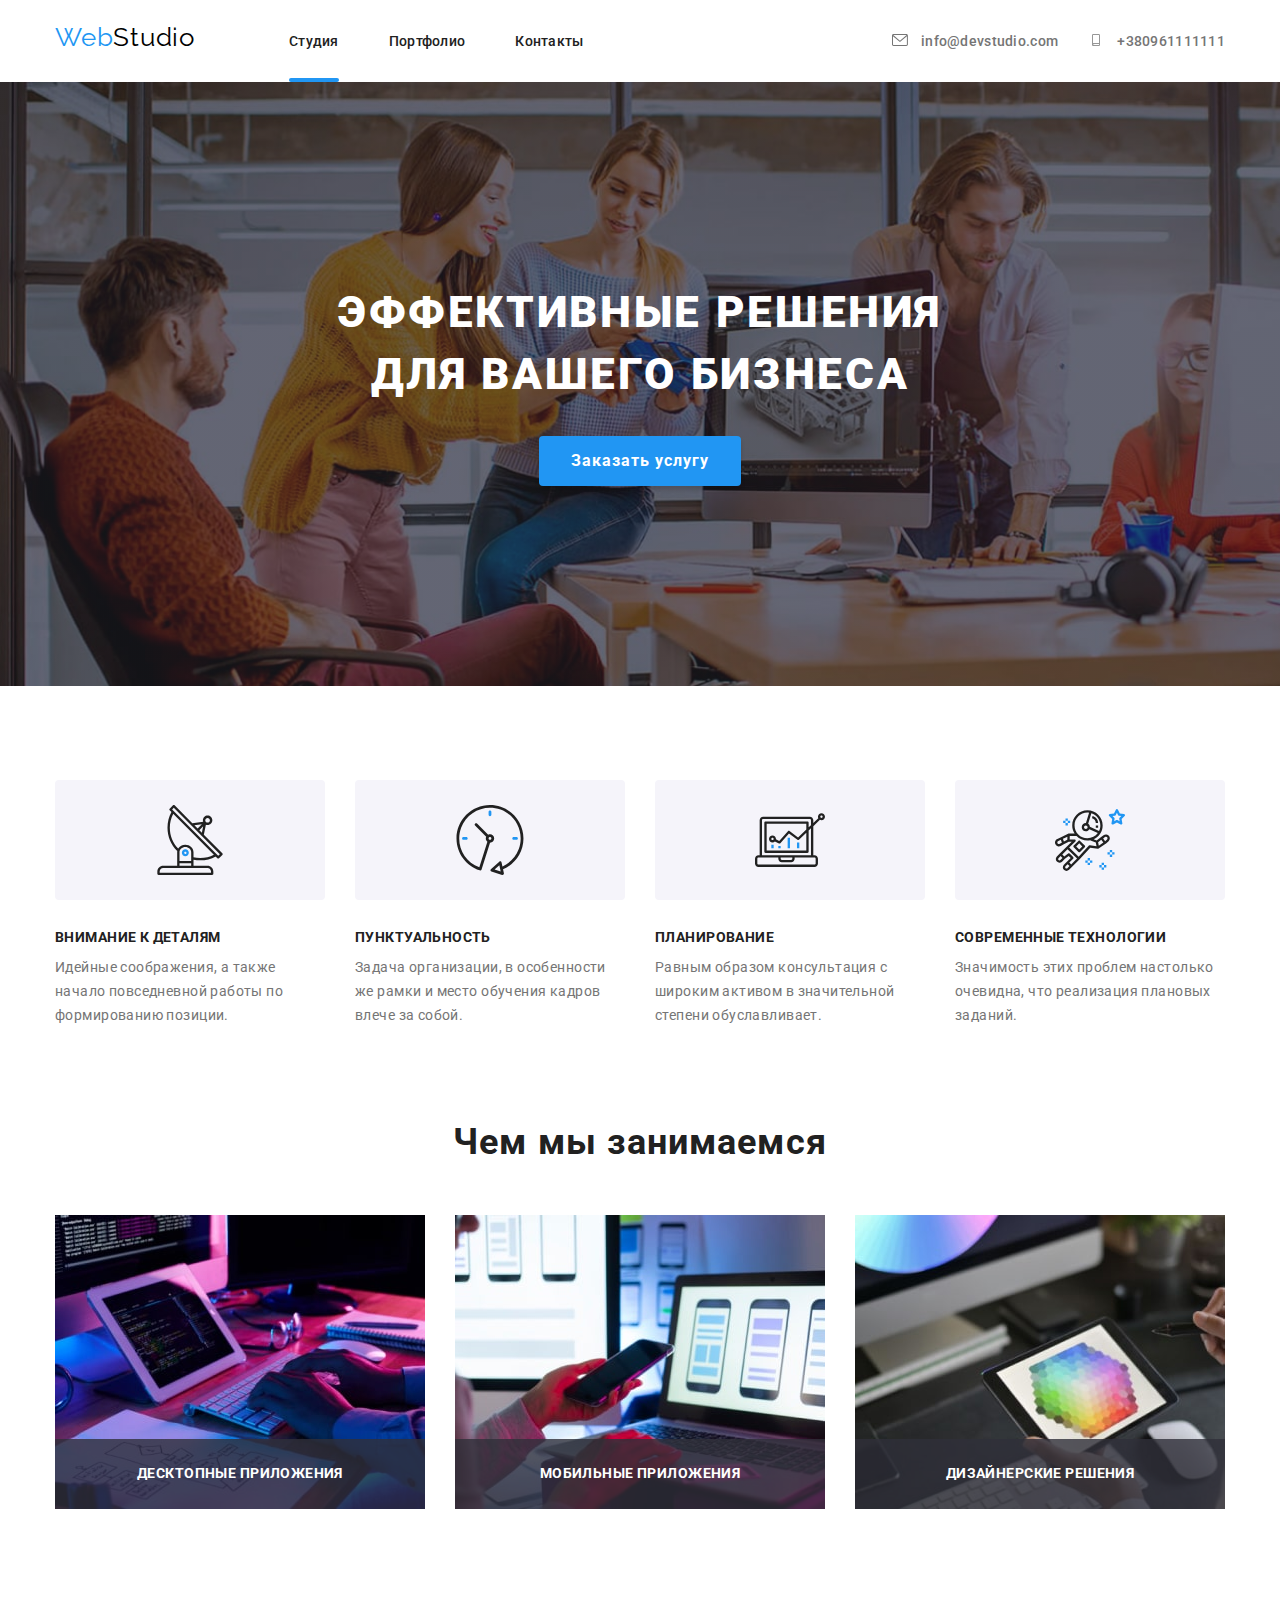
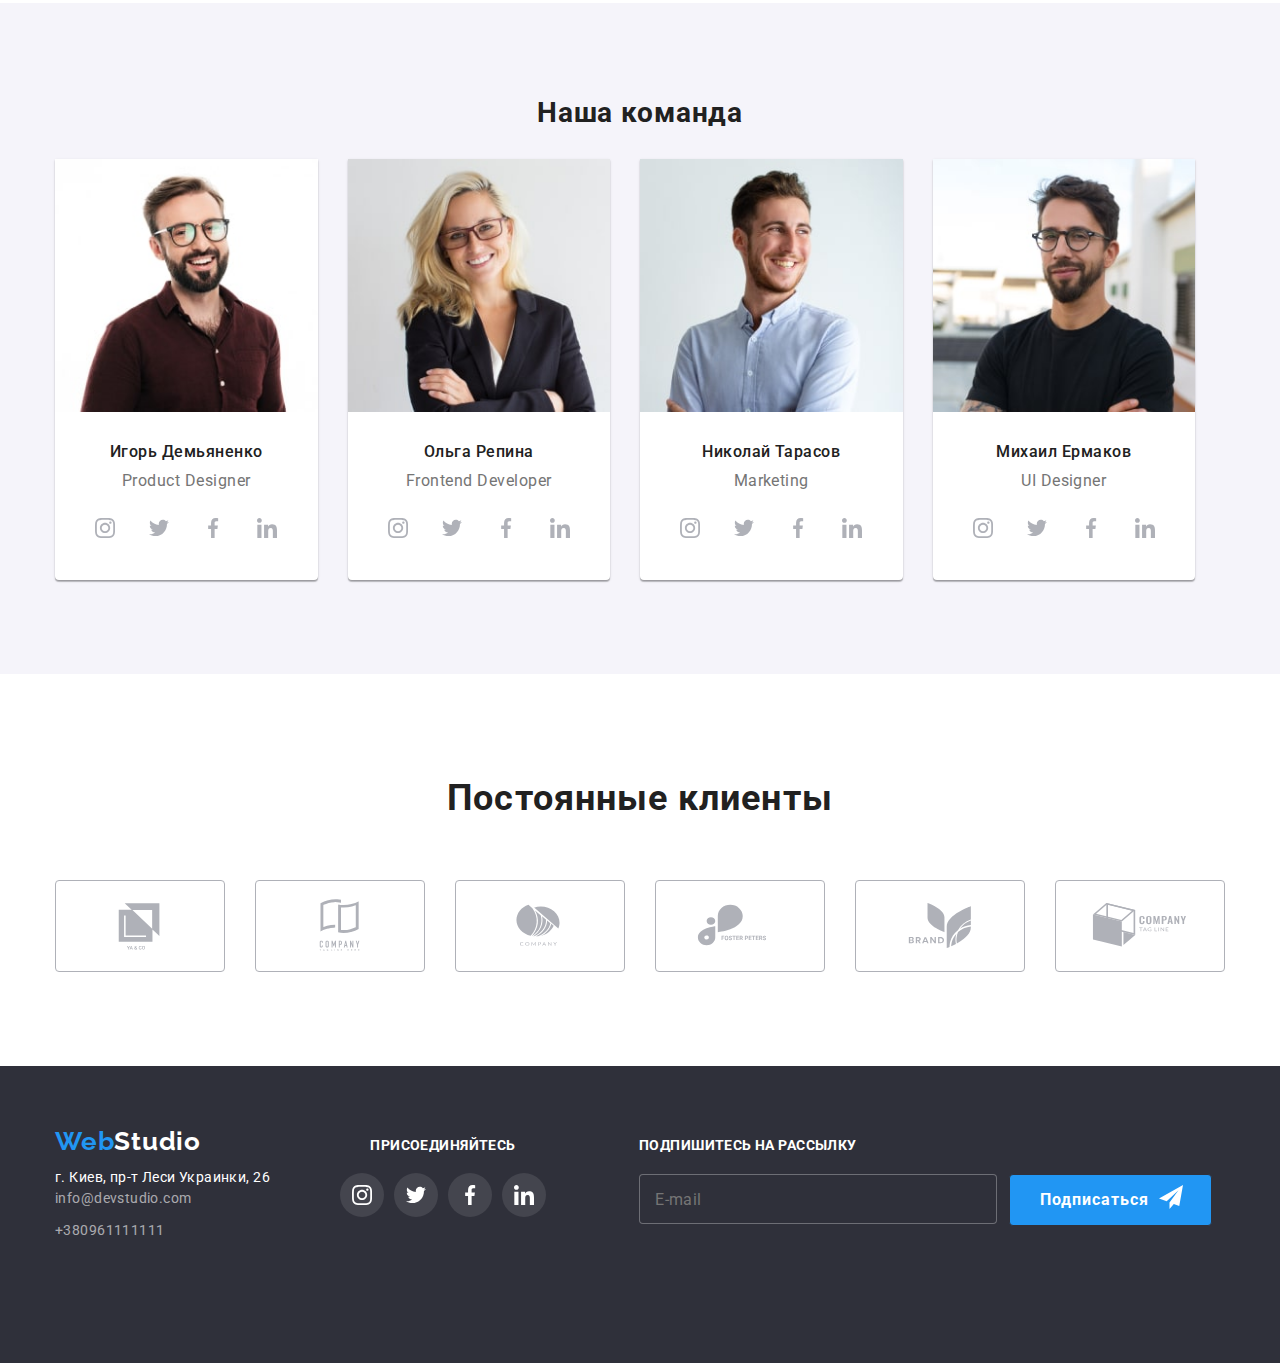
==== commit 67436408: "finished  hw-8" ====
--- a/index.html
+++ b/index.html
@@ -39,10 +39,10 @@
                     </button>
                     <ul class="list mobile-menu__list">
                         <li class="mobile-menu__item">
-                            <a class="mobile-menu__link current" href="">Студия</a>
+                            <a class="mobile-menu__link" href="/index.html">Студия</a>
                         </li>
                         <li class="mobile-menu__item">
-                            <a class="mobile-menu__link" href="">Портфолио</a>
+                            <a class="mobile-menu__link" href="./portfolio.html">Портфолио</a>
                         </li>
                         <li class="mobile-menu__item">
                             <a class="mobile-menu__link" href="">Контакты</a>
@@ -76,7 +76,7 @@
 
                 <ul class="list nav__list">
                     <li class="nav__item">
-                        <a class="nav__link  current " href="./index.html">Студия</a>
+                        <a class="nav__link current " href="./index.html">Студия</a>
                     </li>
                     <li class="nav__item">
                         <a class="nav__link" href="./portfolio.html">Портфолио</a>
@@ -477,9 +477,7 @@
                 </ul>
             </div>
         </section>
-
     </main>
-
     <!-- Footer -->
     <footer class="footer ">
         <div class="conteiner footer-flex-wraper">
--- a/css/main.min.css
+++ b/css/main.min.css
@@ -1,2 +1,2 @@
-:root{--main-text-color: #757575;--headers-link-color: #212121;--hero-adress-color: #ffffff;--footer-contakt-color: rgba(255, 255, 255, 0.6);--accent-color: #2196f3;--bgc-team-btn: #f5f4fa;--secondary-bgc: #e5e5e5;--employee-card-color: #ffffff;--icon-color: #afb1b8;--footer-bgc: #2f303a;--main-font-family: Roboto, sans-serif;--logo-font-family: Raleway, sans-serif}.list{list-style:none}a{text-decoration:none}h1,h2,h3,h4,h5,h6,p,ul{margin:0;padding:0}img{width:100%;display:block;height:auto}.accent{color:var(--accent-color)}.visually-hidden{clip:rect(0 0 0 0);clip-path:inset(50%);height:1px;overflow:hidden;position:absolute;white-space:nowrap;width:1px}.conteiner{max-width:100%;margin:0 auto;padding-left:15px;padding-right:15px}@media screen and (min-width: 480px){.conteiner{width:480px}}@media screen and (min-width: 768px){.conteiner{width:768px}}@media screen and (min-width: 1200px){.conteiner{width:1200px}}.current::after{position:absolute;bottom:0;left:0;display:inline-block;content:" ";width:100%;height:4px;background:var(--accent-color);border-radius:2px}.section{padding-top:50px;padding-bottom:50px}@media screena and (min-width: 480px){.section{padding-top:60px;padding-bottom:60px}}@media screena and (min-width: 768px){.section{padding-top:60px;padding-bottom:60px}}@media screena and (min-width: 1200px){.section{padding-top:94px;padding-bottom:94px}}.social-list{display:flex;justify-content:center}.social-list__item{width:44px;height:44px;border-radius:50%;margin-right:10px;background:var(--employee-card-color)}.social-list__item:last-child{margin-right:0}.social-list__link{width:100%;height:100%;display:flex;align-items:center;justify-content:center}.social-list__link:hover,.social-list__link:focus{background-color:var(--accent-color);border-radius:50%;transition-duration:250ms;transition-timing-function:cubic-bezier(0.4, 0, 0.2, 1)}.social-list__link:hover .social-list__icon,.social-list__link:focus .social-list__icon{background-color:var(--accent-color);fill:var(--employee-card-color);transition-duration:250ms;transition-timing-function:cubic-bezier(0.4, 0, 0.2, 1)}.social-list__icon{fill:var(--icon-color)}.is-hidden{visibility:hidden;opacity:0;pointer-events:none}.backdrop{display:flex;justify-content:center;width:100vw;height:100vw;position:fixed;top:0;background:rgba(0,0,0,0.2)}.modal-form{position:absolute;width:290px;top:80px;padding:34px;background:var(--hero-adress-color);box-shadow:0px 1px 3px rgba(0,0,0,0.12),0px 1px 1px rgba(0,0,0,0.14),0px 2px 1px rgba(0,0,0,0.2);border-radius:4px}@media screen and (min-width: 480px){.modal-form{top:93px;width:450px;padding:40px}}@media screen and (min-width: 480px){.modal-form{top:208px}}@media screen and (min-width: 1200px){.modal-form{top:221px;width:528px}}.modal-close-btn{display:flex;align-items:center;position:absolute;right:8px;top:8px;border-radius:50%;background:#ffffff;border:1px solid rgba(0,0,0,0.1);width:30px;height:30px;cursor:pointer}.modal-close-btn:hover,.modal-close-btn:focus{fill:var(--accent-color)}.call-form_title{font-size:14px;font-weight:700;text-align:center;letter-spacing:0.03em;margin-bottom:20px;color:var(--headers-link-color)}@media screen and (min-width: 480px){.call-form_title{font-size:20px;line-height:1.15;margin-bottom:30px}}.call-form__label{font-size:12px;line-height:1.16;letter-spacing:0.01em;margin-bottom:4px;color:var(--main-text-color)}.call-form__input{display:block;margin-bottom:28px;width:100%;height:40px;padding:12px 42px;border:1px solid rgba(33,33,33,0.2);border-radius:4px}.call-form__input:hover,.call-form__input:focus{border:none;outline:1px solid var(--accent-color);transition-duration:250ms;transition-timing-function:cubic-bezier(0.4, 0, 0.2, 1)}.call-form__input:hover+.call-form__icon,.call-form__input:focus+.call-form__icon{fill:var(--accent-color)}.call-form__wraper{display:block;position:relative}.call-form__icon{position:absolute;top:50%;transform:translateY(-50%);left:12px}.call-form__textarea{display:block;width:100%;height:120px;resize:none;margin-bottom:20px;font-size:14px;line-height:1.14;letter-spacing:0.01em;color:rgba(117,117,117,0.5);padding:12px 16px;margin-bottom:20px;border:1px solid rgba(33,33,33,0.2);box-sizing:border-box;border-radius:4px}.call-form__textarea:hover,.call-form__textarea:focus{outline:1px solid var(--accent-color);transition-duration:250ms;transition-timing-function:cubic-bezier(0.4, 0, 0.2, 1)}.checkbox__wraper{position:relative;margin-bottom:30px}.checkbox-icon-wreper{position:absolute}.checkbox__label{display:flex;align-items:center;font-size:11px;line-height:1.16;letter-spacing:0.03em;color:var(--main-text-color)}.checkbox__label:hover,.checkbox__label:focus{cursor:pointer;transition-duration:250ms;transition-timing-function:cubic-bezier(0.4, 0, 0.2, 1)}@media screen and (min-width: 480px){.checkbox__label{font-size:12px;line-height:1.16}}@media screen and (min-width: 1200px){.checkbox__label{font-size:14px;line-height:1.7}}.checkbox__label .checkbox{display:flex;justify-content:center;align-items:center;width:16px;height:15px;margin-right:7px;border:1px solid #000000;border-radius:2px}.checkbox__icon{fill:#ffffff}.checkbox__input:checked+.checkbox__label .checkbox{border:none;background-color:var(--accent-color)}.checkbox-link{font-size:11px;line-height:1.16;letter-spacing:0.03em;text-decoration-line:underline;margin-left:1px;color:var(--accent-color)}@media screen and (min-width: 480px){.checkbox-link{font-size:12px;line-height:1.16;margin-left:2px}}@media screen and (min-width: 1200px){.checkbox-link{font-size:14px;line-height:1.7}}.checkbox_btn{display:block;margin:0 auto;padding:10px 55px;font-weight:700;font-size:16px;line-height:1.9;letter-spacing:0.06em;background:var(--accent-color);box-shadow:0px 4px 4px rgba(0,0,0,0.15);border:none;border-radius:4px;color:#ffffff}.checkbox_btn:hover,.checkbox_btn:focus{cursor:pointer;box-shadow:0px 3px 1px rgba(0,0,0,0.1),0px 1px 2px rgba(0,0,0,0.08),0px 2px 2px rgba(0,0,0,0.12);transition-duration:250ms;transition-timing-function:cubic-bezier(0.4, 0, 0.2, 1)}.header-line{border-bottom:1px solid #ececec}.address{font-style:normal;font-size:14px;line-height:1.7;letter-spacing:0.03em;display:flex;flex-direction:column;align-items:center;margin-bottom:40px}@media screen and (min-width: 480px){.address{margin-bottom:60px}}@media screen and (min-width: 1200px){.address{display:block}}.address__text{font-size:12px;line-height:1.5px;text-align:center;letter-spacing:0.03em;margin-bottom:8px;color:var(--hero-adress-color)}@media screen and (min-width: 480px){.address__text{font-size:14px;line-height:1.7px}}@media screen and (min-width: 1200px){.address__text{margin-bottom:9px}}.address__link{font-size:12px;line-height:1.5;text-align:center;letter-spacing:0.03em;color:rgba(255,255,255,0.6)}@media screen and (min-width: 480px){.address__link{font-size:14px;line-height:1.7}}.address__item{margin-bottom:8px}.address__item:last-child{margin-bottom:0}.address__link{color:var(--footer-contakt-color)}.mailing{display:flex;flex-direction:column;align-items:center}@media screen and (min-width: 1200px){.mailing{display:block}}.mailing__title{font-weight:700;font-size:12px;line-height:1;letter-spacing:0.03em;text-transform:uppercase;margin-bottom:18px;color:#ffffff}@media screen and (min-width: 480px){.mailing__title{font-weight:700;font-size:14px;line-height:1.14;letter-spacing:0.03em;text-transform:uppercase;margin-bottom:20px}}.mailing__wraper{display:flex;flex-direction:column;align-items:center}@media screen and (min-width: 1200px){.mailing__wraper{flex-direction:row;align-items:baseline}}.mailing__input{font-size:16px;line-height:1.25;letter-spacing:0.03em;color:rgba(255,255,255,0.6);width:290px;height:40px;padding:15px;margin-bottom:15px;background-color:var(--footer-bgc);border:1px solid rgba(255,255,255,0.3);border-radius:4px}@media screen and (min-width: 480px){.mailing__input{width:450px;height:50px;margin-bottom:20px}}@media screen and (min-width: 1200px){.mailing__input{width:358px;margin-right:12px;margin-bottom:0}}.mailing__btn{position:relative;font-weight:700;font-size:16px;line-height:1.9;text-align:center;letter-spacing:0.06em;cursor:pointer;padding:10px 62px 10px 30px;color:#ffffff;background:var(--accent-color);border-radius:4px;border:1px solid var(--footer-bgc)}.mailing__btn:hover,.mailing__btn:focus{transition-duration:250ms;transition-timing-function:cubic-bezier(0.4, 0, 0.2, 1)}.mailing__icon{position:absolute;right:28px}body{font-family:var(--main-font-family);color:var(--main-text-color)}@media screen and (min-width: 768px){.header-flex{display:flex;justify-content:space-between}}.header-logo__link{font-family:var(--logo-font-family);font-style:700;font-size:26px;line-height:1.2;letter-spacing:0.03em;padding-top:14px;padding-bottom:14px;color:#000000}@media screen and (min-width: 480px){.header-logo__link{padding-top:16px;padding-bottom:16px}}@media screen and (min-width: 768px){.header-logo__link{padding-top:26px;padding-bottom:26px}}@media screen and (min-width: 768px){.header-logo__link{padding-top:24px;padding-bottom:25px;margin-right:94px}}@media screen and (max-width: 480px){.header-logo__wraper{display:flex;justify-content:space-between}}.menu-btn{margin:right auto;border:none;background-color:#fff}@media screen and (min-width: 768px){.menu-btn{position:absolute;clip:rect(0 0 0 0);clip-path:inset(50%);height:1px;overflow:hidden;position:absolute;white-space:nowrap;width:1px}}.mobile-menu{position:absolute;top:0;right:0;width:320px;background-color:#fff;padding:38px 30px}@media screen and (min-width: 480px){.mobile-menu{width:480px;padding:48px 40px}}.mobile-menu__close{position:absolute;top:21px;right:25px;border:none;background-color:#fff}.mobile-menu-contact__list{margin-bottom:64px}.mobile-menu__list{margin-bottom:302px}.mobile-menu__item{margin-bottom:32px}.mobile-menu__item:last-child{margin-bottom:0}.mobile-menu__link{font-weight:500;font-size:40px;line-height:1.17;text-align:center;letter-spacing:0.02em;color:#212121}.mobile-menu__link:hover,.mobile-menu__link:focus{color:var(--accent-color)}.mobile-menu-contact__item{margin-bottom:32px}.mobile-menu-contact__item:last-child{margin-bottom:0}.mobile-menu-contact__link{font-weight:500;font-size:24px;line-height:28px;letter-spacing:0.02em;color:#757575}.mobile-menu-contact__link:hover,.mobile-menu-contact__link:focus{color:var(--accent-color)}.mobile-menu-social__list{display:flex}.mobile-menu-social__item{border-right:1px solid rgba(33,33,33,0.2);padding-right:10px;padding-left:10px}.mobile-menu-social__item:last-child{padding-right:0;border-right:none}.mobile-menu-social__item:first-child{padding-left:0}.mobile-menu-social__link{font-weight:500;font-size:18px;line-height:1.22;letter-spacing:0.02em;color:#2196f3}@media screen and (min-width: 768px){.nav{display:flex;align-items:baseline}}.nav__list{display:none}@media screen and (min-width: 768px){.nav__list{display:flex}}.nav__item{position:relative;padding-top:32px;padding-bottom:32px;margin-right:50px}.nav__item:last-child{margin-right:0}.nav__link{font-weight:500;font-size:14px;line-height:1.1;letter-spacing:0.02em}@media screen and (min-width: 768px){.nav__link{color:var(--headers-link-color)}.nav__link:hover,.nav__link:focus{color:var(--accent-color);transition-duration:250ms;transition-timing-function:cubic-bezier(0.4, 0, 0.2, 1)}}.contact-list{display:none}@media screen and (min-width: 768px){.contact-list{display:flex;flex-direction:column;padding-top:21px;padding-bottom:21px}}@media screen and (min-width: 1200px){.contact-list{flex-direction:row;padding-top:32px;padding-bottom:32px}}.contaсt-list__link{font-weight:500;font-size:14px;line-height:1.1px;letter-spacing:0.02em;color:var(--main-text-color)}@media screen and (min-width: 768px){.contaсt-list__link:hover,.contaсt-list__link:focus{color:var(--accent-color);fill:var(--accent-color);transition-duration:250ms;transition-timing-function:cubic-bezier(0.4, 0, 0.2, 1)}.contaсt-list__link:hover .contaсt-list__icon,.contaсt-list__link:focus .contaсt-list__icon{fill:var(--accent-color);transition-duration:250ms;transition-timing-function:cubic-bezier(0.4, 0, 0.2, 1)}}@media screen and (min-width: 768px){.contaсt-list__item{margin-bottom:10px}.contaсt-list__item:last-child{margin-bottom:0}}@media screen and (min-width: 768px) and (min-width: 1200px){.contaсt-list__item{margin-bottom:0;margin-right:30px}.contaсt-list__item:last-child{margin-bottom:unset}}.contaсt-list__item:last-child{margin-right:0}.contaсt-list__icon{width:16px;height:12px;margin-right:10px;fill:var(--main-text-color)}.hero-section{text-align:center;margin-left:auto;margin-right:auto;padding-top:100px;padding-bottom:100px;background-size:cover;background-image:linear-gradient(to right, rgba(47,48,58,0.4), rgba(47,48,58,0.4)),url(/images/Hero/overlay-mob-1x.jpg)}@media (min-device-pixel-ratio: 2), (-webkit-min-device-pixel-ratio: 2), (min-resolution: 192dpi), (min-resolution: 2dppx){.hero-section{background-image:linear-gradient(to right, rgba(47,48,58,0.4), rgba(47,48,58,0.4)),url(/images/Hero/overlay-mob-2x.jpg)}}@media screen and (min-width: 480px){.hero-section{padding-top:118px;padding-bottom:118px;background-image:linear-gradient(to right, rgba(47,48,58,0.4), rgba(47,48,58,0.4)),url(/images/Hero/overlay-mob-1x.jpg)}}@media screen and (min-width: 480px) and (min-device-pixel-ratio: 2), screen and (min-width: 480px) and (-webkit-min-device-pixel-ratio: 2), screen and (min-width: 480px) and (min-resolution: 192dpi), screen and (min-width: 480px) and (min-resolution: 2dppx){.hero-section{background-image:linear-gradient(to right, rgba(47,48,58,0.4), rgba(47,48,58,0.4)),url(/images/Hero/overlay-mob-2x.jpg)}}@media screen and (min-width: 768px){.hero-section{background-image:linear-gradient(to right, rgba(47,48,58,0.4), rgba(47,48,58,0.4)),url(/images/Hero/overlay-tablet-1x.jpg)}}@media screen and (min-width: 768px) and (min-device-pixel-ratio: 2), screen and (min-width: 768px) and (-webkit-min-device-pixel-ratio: 2), screen and (min-width: 768px) and (min-resolution: 192dpi), screen and (min-width: 768px) and (min-resolution: 2dppx){.hero-section{background-image:linear-gradient(to right, rgba(47,48,58,0.4), rgba(47,48,58,0.4)),url(/images/Hero/overlay-tablet-2x.jpg)}}@media screen and (min-width: 1200px){.hero-section{max-width:1600px;padding-top:200px;padding-bottom:200px;background-image:linear-gradient(to right, rgba(47,48,58,0.4), rgba(47,48,58,0.4)),url(/images/Hero/overlay-desktop-1x.jpg)}}@media screen and (min-width: 1200px) and (min-device-pixel-ratio: 2), screen and (min-width: 1200px) and (-webkit-min-device-pixel-ratio: 2), screen and (min-width: 1200px) and (min-resolution: 192dpi), screen and (min-width: 1200px) and (min-resolution: 2dppx){.hero-section{background-image:linear-gradient(to right, rgba(47,48,58,0.4), rgba(47,48,58,0.4)),url(/images/Hero/overlay-desktop-2x.jpg)}}.hero-section__heading{font-weight:900;font-size:20px;line-height:1.4;letter-spacing:0.06em;text-transform:uppercase;margin-bottom:25px;margin-left:auto;margin-right:auto;color:var(--hero-adress-color)}@media screen and (min-width: 480px){.hero-section__heading{font-weight:900;font-size:26px;line-height:1.6;max-width:360px;margin-bottom:30px}}@media screen and (min-width: 1200px){.hero-section__heading{font-size:44px;line-height:1.4;max-width:700px}}.hero-section__button{font-weight:700;font-size:12px;line-height:1.4;letter-spacing:0.06em;text-align:center;padding:10px 32px;box-shadow:0px 4px 4px rgba(0,0,0,0.15);border-radius:4px;border:none;color:var(--hero-adress-color);background-color:var(--accent-color)}@media screen and (min-width: 480px){.hero-section__button{font-size:16px;line-height:1.9}}@media screen and (min-width: 768px){.hero-section__button{cursor:pointer}}.benefits-section{padding-top:60px;padding-bottom:60px;color:var(--secondary-bgc)}@media screen and (min-width: 1200px){.benefits-section{padding-top:94px;padding-bottom:47px}}.benefits-list__header{font-weight:700;font-size:12px;line-height:0.8;letter-spacing:0.03em;text-align:center;margin-bottom:10px;text-transform:uppercase;color:var(--headers-link-color)}@media screen and (min-width: 480px){.benefits-list__header{font-size:14px;line-height:1.14}}@media screen and (min-width: 768px){.benefits-list__header{text-align:start}}@media screen and (min-width: 768px){.benefits-list{display:flex;flex-wrap:wrap}}@media screen and (min-width: 1200px){.benefits-list{display:flex;justify-content:center}}.benefits-list__item{margin-bottom:30px}.benefits-list__item:last-child{margin-bottom:0}@media screen and (min-width: 768px){.benefits-list__item{width:350px;margin-right:30px}.benefits-list__item:nth-child(even){margin-right:0}.benefits-list__item:nth-last-child(-n+2){margin-bottom:0}}@media screen and (min-width: 768px) and (min-width: 1200px){.benefits-list__item{width:270px;margin-bottom:0}.benefits-list__item:nth-child(even){margin-right:30px}.benefits-list__item:last-child{margin-right:0}}.benefits-list__item .benefits-list__wraper{width:297px;height:120px;display:flex;align-items:center;justify-content:center;border-radius:4px;margin-bottom:30px;background:#f5f4fa}@media screen and (min-width: 480px){.benefits-list__item .benefits-list__wraper{width:450px}}@media screen and (min-width: 768px){.benefits-list__item .benefits-list__wraper{width:350px}}@media screen and (min-width: 1200px){.benefits-list__item .benefits-list__wraper{width:100%}}.benefits-list__item .benefits-list__text{font-size:12px;line-height:1.4;letter-spacing:0.03em;color:var(--main-text-color)}@media screen and (min-width: 480px){.benefits-list__item .benefits-list__text{font-size:14px;line-height:1.7}}.our-direction{padding-top:47px;padding-bottom:94px;color:var(--secondary-bgc)}.direction-list{display:flex}.direction-list__item{margin-right:30px}.direction-list__item:last-child{margin-right:0}.direction-list__wraper{position:relative}.direction-list__text{position:absolute;display:flex;align-items:center;justify-content:center;font-family:var(--main-font-family);font-weight:700;font-size:14px;line-height:1.14;letter-spacing:0.03em;text-transform:uppercase;width:100%;min-height:70px;bottom:0;color:var(--hero-adress-color);background:rgba(47,48,58,0.8)}.our-direction__titlle{font-weight:700;font-size:36px;line-height:1.2;letter-spacing:0.03em;margin-bottom:50px;text-align:center;color:var(--headers-link-color)}.team{background-color:var(--bgc-team-btn)}.team__title{font-size:24px;line-height:1;margin-bottom:25px;letter-spacing:0.03em;text-align:center;color:var(--headers-link-color)}@media screen and (min-width: 480px){.team__title{font-size:28px;line-height:1.17;letter-spacing:0.03em;margin-bottom:30px}}@media screen and (min-width: 768px){.team-list{display:flex;flex-wrap:wrap}}@media screen and (min-width: 1200px){.team-list{display:flex;flex-wrap:nowrap}}.team-list__item{text-align:center;background:var(--employee-card-color);box-shadow:0px 1px 3px rgba(0,0,0,0.12),0px 1px 1px rgba(0,0,0,0.14),0px 2px 1px rgba(0,0,0,0.2);border-radius:0px 0px 4px 4px;margin-bottom:30px}.team-list__item:last-child{margin-right:0}.team-list__item:last-child{margin-bottom:0}@media screen and (min-width: 768px){.team-list__item{width:354px;height:536px;margin-right:30px;margin-bottom:30px}.team-list__item:nth-child(even){margin-right:0}.team-list__item:nth-last-child(-n+2){margin-bottom:0}}@media screen and (min-width: 1200px){.team-list__item{flex-basis:calc(100% / 4 - 30px);height:100%;margin-bottom:0}.team-list__item:nth-child(even){margin-right:30px}.team-list__item:nth-last-child(-n+2){margin-bottom:unset}.team-list__item:last-child{margin-right:0}}.team-card__members{font-size:14px;line-height:1;letter-spacing:0.03em;margin-bottom:10px;color:var(--headers-link-color)}@media screen and (min-width: 480px){.team-card__members{font-size:16px;line-height:1.2;font-weight:500}}.team-card__text{font-size:14px;line-height:1;letter-spacing:0.03em;margin-bottom:16px;color:var(--main-text-color)}@media screen and (min-width: 480px){.team-card__text{font-size:16px;line-height:1.2}}.team-card{padding-top:30px;padding-bottom:24px}@media screen and (min-width: 1200px){.team-card{padding-bottom:30px}}.clients__title{font-size:20px;line-height:1;text-align:center;letter-spacing:0.03em;margin-bottom:25px;color:var(--headers-link-color)}@media screen and (min-width: 480px){.clients__title{font-weight:700;font-size:28px;line-height:1.17;text-align:center;letter-spacing:0.03em;margin-bottom:30px}}@media screen and (min-width: 1200px){.clients__title{font-size:36px;line-height:1.7;margin-bottom:50px}}.clients-list{display:flex;flex-wrap:wrap;justify-content:center}.clients-list__item{height:92px;width:135px;margin-right:10px;margin-bottom:20px;border:1px solid var(--icon-color);border-radius:4px}.clients-list__item:nth-child(even){margin-right:0}.clients-list__item:hover,.clients-list__item:focus{border:1px solid var(--accent-color);transition-duration:250ms;transition-timing-function:cubic-bezier(0.4, 0, 0.2, 1)}.clients-list__item:hover .clients-list__icon,.clients-list__item:focus .clients-list__icon{fill:var(--accent-color);transition-duration:250ms;transition-timing-function:cubic-bezier(0.4, 0, 0.2, 1)}@media screen and (min-width: 480px){.clients-list__item{width:210px;margin-right:30px;margin-bottom:30px}.clients-list__item:nth-child(even){margin-right:0}.clients-list__item:nth-last-child(-n+2){margin-bottom:0}}@media screen and (min-width: 768px){.clients-list__item{width:226px}.clients-list__item:nth-child(even){margin-right:30px}.clients-list__item:nth-last-child(-n+2){margin-bottom:unset}.clients-list__item:nth-child(3n+3){margin-right:0}.clients-list__item:nth-last-child(-n+3){margin-bottom:0}}@media screen and (min-width: 1200px){.clients-list__item{width:170px;margin-bottom:0}.clients-list__item:nth-child(3n+3){margin-right:30px}.clients-list__item:last-child{margin-right:0}.clients-list__item:nth-last-child(-n+3){margin-bottom:0}}.clients-list__link{width:100%;height:100%;display:flex;align-items:center;justify-content:center;fill:var(--icon-color)}.footer{padding-top:60px;padding-bottom:60px;background-color:var(--footer-bgc)}@media screen and (min-width: 1200px){.footer-flex-wraper{display:flex;align-items:baseline}}@media screen and (min-width: 768px){.tablet-flex-wraper{display:flex;justify-content:space-around}}@media screen and (min-width: 1200px){.tablet-flex-wraper{justify-content:unset;align-items:baseline}}.footer-logo-wraper{display:flex;flex-direction:column;align-items:center}@media screen and (min-width: 1200px){.footer-logo-wraper{display:block;margin-right:70px}}.footer-logo{display:inline-block;font-family:var(--logo-font-family);font-weight:700;font-size:22px;line-height:1;text-align:center;letter-spacing:0.03em;margin-bottom:15px;color:#ffffff}@media screen and (min-width: 480px){.footer-logo{font-size:24px;line-height:1.16;margin-bottom:20px}}@media screen and (min-width: 1200px){.footer-logo{font-size:26px;line-height:1.2;margin-bottom:20px}}.footer-social{display:flex;flex-direction:column;align-items:center}@media screen and (min-width: 1200px){.footer-social{margin-right:93px}}.footer-social__title{font-weight:700;font-size:12px;line-height:1;letter-spacing:0.03em;text-transform:uppercase;margin-bottom:18px;color:#ffffff}@media screen and (min-width: 480px){.footer-social__title{font-size:14px;line-height:1.15;margin-bottom:20px}}.footer-social__list{display:flex;margin-bottom:45px}@media screen and (min-width: 480px){.footer-social__list{margin-bottom:60px}}.footer-social__item{width:44px;height:44px;border-radius:50%;margin-right:10px;background:rgba(255,255,255,0.1)}.footer-social__item:last-child{margin-right:0}.footer-social__link{width:100%;height:100%;display:flex;align-items:center;justify-content:center}.footer-social__link:hover,.footer-social__link :focus{border-radius:50%;background:var(--accent-color);transition-duration:250ms;transition-timing-function:cubic-bezier(0.4, 0, 0.2, 1)}.footer-social__icon{fill:var(--hero-adress-color)}.portfolio-title{display:none}.portfolio-nav{display:flex;flex-wrap:wrap}@media screen and (min-width: 768px){.portfolio-nav{flex-wrap:nowrap;justify-content:center}}.portfolio-nav__item{margin-right:8px;margin-bottom:15px}.portfolio-nav__item:nth-child(even){margin-right:0}.portfolio-nav__item:last-child{margin-bottom:0}@media screen and (min-width: 480px){.portfolio-nav__item:nth-child(even){margin-right:8px}.portfolio-nav__item:last-child{margin-bottom:unset}.portfolio-nav__item:nth-child(3n+3){margin-right:0}.portfolio-nav__item:nth-last-child(-n+2){margin-bottom:0}}@media screen and (min-width: 768px){.portfolio-nav__item:nth-child(even){margin-right:8px}.portfolio-nav__item:nth-child(3n+3){margin-right:8px}.portfolio-nav__item:nth-last-child(-n+2){margin-bottom:unset}}.portfolio-nav__btn{font-weight:500;font-size:16px;line-height:1.6;letter-spacing:0.03em;padding:6px 22px;text-align:center;cursor:pointer;border-radius:4px;border:none;color:var(--headers-link-color);background-color:var(--bgc-team-btn)}.portfolio-nav__btn:hover,.portfolio-nav__btn:focus{color:var(--hero-adress-color);background-color:var(--accent-color);box-shadow:0px 3px 1px rgba(0,0,0,0.1),0px 1px 2px rgba(0,0,0,0.08),0px 2px 2px rgba(0,0,0,0.12);transition-duration:250ms;transition-timing-function:cubic-bezier(0.4, 0, 0.2, 1)}.work-examples{display:flex;flex-wrap:wrap;justify-content:center}@media screen and (min-width: 768px){.work-examples{justify-content:normal}}.work-examples-item{width:290px;margin-bottom:20px;background:var(--employee-card-color);border:1px solid #eeeeee}.work-examples-item:last-child{margin-bottom:0}@media screen and (min-width: 480px){.work-examples-item{width:450px;height:404px;margin-bottom:30px}}@media screen and (min-width: 768px){.work-examples-item{width:354px;height:440px;margin-bottom:30px;margin-right:30px}.work-examples-item:nth-child(even){margin-right:0}.work-examples-item:last-child{margin-bottom:0}}@media screen and (min-width: 1200px){.work-examples-item{flex-basis:calc(100% / 3 - 60px)}.work-examples-item:nth-child(even){margin-right:30px}.work-examples-item:last-child{margin-bottom:unset}.work-examples-item:nth-last-child(-n+3){margin-bottom:0}}.work-examples-item:hover,.work-examples-item:focus{box-shadow:0px 3px 1px rgba(0,0,0,0.1),0px 1px 2px rgba(0,0,0,0.08),0px 2px 2px rgba(0,0,0,0.12);transition-duration:250ms;transition-timing-function:cubic-bezier(0.4, 0, 0.2, 1)}.work-examples-item:hover .work-text-overlay{transform:translateY(0);transition:transform 300ms linear}.card-description-conteiner{position:relative;overflow:hidden;display:flex;justify-content:center}.work-text-overlay{position:absolute;top:0;left:0;font-size:18px;line-height:1.56;letter-spacing:0.03em;color:var(--hero-adress-color);background:rgba(33,150,243,0.9);height:100%;padding:63px 24px;transform:translateY(100%);transition:transform 300ms linear}.work-examples-description{padding:20px 24px}.work-examples-title{font-weight:700;font-size:18px;line-height:2;letter-spacing:0.06em;margin-bottom:4px;color:var(--headers-link-color)}.work-examples-text{font-size:16px;line-height:1.9;letter-spacing:0.03em;color:var(--main-text-color)}
+:root{--main-text-color: #757575;--headers-link-color: #212121;--hero-adress-color: #ffffff;--footer-contakt-color: rgba(255, 255, 255, 0.6);--accent-color: #2196f3;--bgc-team-btn: #f5f4fa;--secondary-bgc: #e5e5e5;--employee-card-color: #ffffff;--icon-color: #afb1b8;--footer-bgc: #2f303a;--main-font-family: Roboto, sans-serif;--logo-font-family: Raleway, sans-serif}.list{list-style:none}a{text-decoration:none}h1,h2,h3,h4,h5,h6,p,ul{margin:0;padding:0}img{width:100%;display:block;height:auto}.accent{color:var(--accent-color)}.visually-hidden{clip:rect(0 0 0 0);clip-path:inset(50%);height:1px;overflow:hidden;position:absolute;white-space:nowrap;width:1px}.conteiner{max-width:100%;margin:0 auto;padding-left:15px;padding-right:15px}@media screen and (min-width: 480px){.conteiner{width:480px}}@media screen and (min-width: 768px){.conteiner{width:768px}}@media screen and (min-width: 1200px){.conteiner{width:1200px}}.current::after{position:absolute;bottom:0;left:0;display:inline-block;content:" ";width:100%;height:4px;background:var(--accent-color);border-radius:2px}.section{padding-top:50px;padding-bottom:50px}@media screen and (min-width: 480px){.section{padding-top:60px;padding-bottom:60px}}@media screen and (min-width: 768px){.section{padding-top:60px;padding-bottom:60px}}@media screen and (min-width: 1200px){.section{padding-top:94px;padding-bottom:94px}}.social-list{display:flex;justify-content:center}.social-list__item{width:44px;height:44px;border-radius:50%;margin-right:10px;background:var(--employee-card-color)}.social-list__item:last-child{margin-right:0}.social-list__link{width:100%;height:100%;display:flex;align-items:center;justify-content:center}.social-list__link:hover,.social-list__link:focus{background-color:var(--accent-color);border-radius:50%;transition-duration:250ms;transition-timing-function:cubic-bezier(0.4, 0, 0.2, 1)}.social-list__link:hover .social-list__icon,.social-list__link:focus .social-list__icon{background-color:var(--accent-color);fill:var(--employee-card-color);transition-duration:250ms;transition-timing-function:cubic-bezier(0.4, 0, 0.2, 1)}.social-list__icon{fill:var(--icon-color)}.is-hidden{visibility:hidden;opacity:0;pointer-events:none}.backdrop{display:flex;justify-content:center;width:100vw;height:100vw;position:fixed;top:0;background:rgba(0,0,0,0.2)}.modal-form{position:absolute;width:290px;top:80px;padding:34px;background:var(--hero-adress-color);box-shadow:0px 1px 3px rgba(0,0,0,0.12),0px 1px 1px rgba(0,0,0,0.14),0px 2px 1px rgba(0,0,0,0.2);border-radius:4px}@media screen and (min-width: 480px){.modal-form{top:93px;width:450px;padding:40px}}@media screen and (min-width: 768px){.modal-form{top:208px}}@media screen and (min-width: 1200px){.modal-form{top:221px;width:528px}}.modal-close-btn{display:flex;align-items:center;position:absolute;right:8px;top:8px;border-radius:50%;background:#ffffff;border:1px solid rgba(0,0,0,0.1);width:30px;height:30px;cursor:pointer}.modal-close-btn:hover,.modal-close-btn:focus{fill:var(--accent-color)}.call-form_title{font-size:14px;font-weight:700;text-align:center;letter-spacing:0.03em;margin-bottom:20px;color:var(--headers-link-color)}@media screen and (min-width: 480px){.call-form_title{font-size:20px;line-height:1.15;margin-bottom:30px}}.call-form__label{font-size:12px;line-height:1.16;letter-spacing:0.01em;margin-bottom:4px;color:var(--main-text-color)}.call-form__input{display:block;margin-bottom:28px;width:100%;height:40px;padding:12px 42px;border:1px solid rgba(33,33,33,0.2);border-radius:4px}.call-form__input:hover,.call-form__input:focus{border:none;outline:1px solid var(--accent-color);transition-duration:250ms;transition-timing-function:cubic-bezier(0.4, 0, 0.2, 1)}.call-form__input:hover+.call-form__icon,.call-form__input:focus+.call-form__icon{fill:var(--accent-color)}.call-form__wraper{display:block;position:relative}.call-form__icon{position:absolute;top:50%;transform:translateY(-50%);left:12px}.call-form__textarea{display:block;width:100%;height:120px;resize:none;margin-bottom:20px;font-size:14px;line-height:1.14;letter-spacing:0.01em;color:rgba(117,117,117,0.5);padding:12px 16px;margin-bottom:20px;border:1px solid rgba(33,33,33,0.2);box-sizing:border-box;border-radius:4px}.call-form__textarea:hover,.call-form__textarea:focus{outline:1px solid var(--accent-color);transition-duration:250ms;transition-timing-function:cubic-bezier(0.4, 0, 0.2, 1)}.checkbox__wraper{position:relative;margin-bottom:30px}.checkbox-icon-wreper{position:absolute}.checkbox__label{display:flex;align-items:center;font-size:11px;line-height:1.16;letter-spacing:0.03em;color:var(--main-text-color)}.checkbox__label:hover,.checkbox__label:focus{cursor:pointer;transition-duration:250ms;transition-timing-function:cubic-bezier(0.4, 0, 0.2, 1)}@media screen and (min-width: 480px){.checkbox__label{font-size:12px;line-height:1.16}}@media screen and (min-width: 1200px){.checkbox__label{font-size:14px;line-height:1.7}}.checkbox__label .checkbox{display:flex;justify-content:center;align-items:center;width:16px;height:15px;margin-right:7px;border:1px solid #000000;border-radius:2px}.checkbox__icon{fill:#ffffff}.checkbox__input:checked+.checkbox__label .checkbox{border:none;background-color:var(--accent-color)}.checkbox-link{font-size:11px;line-height:1.16;letter-spacing:0.03em;text-decoration-line:underline;margin-left:1px;color:var(--accent-color)}@media screen and (min-width: 480px){.checkbox-link{font-size:12px;line-height:1.16;margin-left:2px}}@media screen and (min-width: 1200px){.checkbox-link{font-size:14px;line-height:1.7}}.checkbox_btn{display:block;margin:0 auto;padding:10px 55px;font-weight:700;font-size:16px;line-height:1.9;letter-spacing:0.06em;background:var(--accent-color);box-shadow:0px 4px 4px rgba(0,0,0,0.15);border:none;border-radius:4px;color:#ffffff}.checkbox_btn:hover,.checkbox_btn:focus{cursor:pointer;box-shadow:0px 3px 1px rgba(0,0,0,0.1),0px 1px 2px rgba(0,0,0,0.08),0px 2px 2px rgba(0,0,0,0.12);transition-duration:250ms;transition-timing-function:cubic-bezier(0.4, 0, 0.2, 1)}.header-line{border-bottom:1px solid #ececec}.address{font-style:normal;font-size:14px;line-height:1.7;letter-spacing:0.03em;display:flex;flex-direction:column;align-items:center;margin-bottom:40px}@media screen and (min-width: 480px){.address{margin-bottom:60px}}@media screen and (min-width: 1200px){.address{display:block}}.address__text{font-size:12px;line-height:1.5px;text-align:center;letter-spacing:0.03em;margin-bottom:8px;color:var(--hero-adress-color)}@media screen and (min-width: 480px){.address__text{font-size:14px;line-height:1.7px}}@media screen and (min-width: 1200px){.address__text{margin-bottom:9px}}.address__link{font-size:12px;line-height:1.5;text-align:center;letter-spacing:0.03em;color:rgba(255,255,255,0.6)}@media screen and (min-width: 480px){.address__link{font-size:14px;line-height:1.7}}.address__item{margin-bottom:8px}.address__item:last-child{margin-bottom:0}.address__link{color:var(--footer-contakt-color)}.mailing{display:flex;flex-direction:column;align-items:center}@media screen and (min-width: 1200px){.mailing{display:block}}.mailing__title{font-weight:700;font-size:12px;line-height:1;letter-spacing:0.03em;text-transform:uppercase;margin-bottom:18px;color:#ffffff}@media screen and (min-width: 480px){.mailing__title{font-weight:700;font-size:14px;line-height:1.14;letter-spacing:0.03em;text-transform:uppercase;margin-bottom:20px}}.mailing__wraper{display:flex;flex-direction:column;align-items:center}@media screen and (min-width: 1200px){.mailing__wraper{flex-direction:row;align-items:baseline}}.mailing__input{font-size:16px;line-height:1.25;letter-spacing:0.03em;color:rgba(255,255,255,0.6);width:290px;height:40px;padding:15px;margin-bottom:15px;background-color:var(--footer-bgc);border:1px solid rgba(255,255,255,0.3);border-radius:4px}@media screen and (min-width: 480px){.mailing__input{width:450px;height:50px;margin-bottom:20px}}@media screen and (min-width: 1200px){.mailing__input{width:358px;margin-right:12px;margin-bottom:0}}.mailing__btn{position:relative;font-weight:700;font-size:16px;line-height:1.9;text-align:center;letter-spacing:0.06em;cursor:pointer;padding:10px 62px 10px 30px;color:#ffffff;background:var(--accent-color);border-radius:4px;border:1px solid var(--footer-bgc)}.mailing__btn:hover,.mailing__btn:focus{transition-duration:250ms;transition-timing-function:cubic-bezier(0.4, 0, 0.2, 1)}.mailing__icon{position:absolute;right:28px}body{font-family:var(--main-font-family);color:var(--main-text-color)}@media screen and (min-width: 768px){.header-flex{display:flex;justify-content:space-between}}.header-logo__link{font-family:var(--logo-font-family);font-style:700;font-size:26px;line-height:1.2;letter-spacing:0.03em;padding-top:14px;padding-bottom:14px;color:#000000}@media screen and (min-width: 480px){.header-logo__link{padding-top:16px;padding-bottom:16px}}@media screen and (min-width: 768px){.header-logo__link{padding-top:26px;padding-bottom:26px}}@media screen and (min-width: 768px){.header-logo__link{padding-top:24px;padding-bottom:25px;margin-right:94px}}@media screen and (max-width: 480px){.header-logo__wraper{display:flex;justify-content:space-between}}.menu-btn{margin:right auto;border:none;background-color:#fff}@media screen and (min-width: 768px){.menu-btn{position:absolute;clip:rect(0 0 0 0);clip-path:inset(50%);height:1px;overflow:hidden;position:absolute;white-space:nowrap;width:1px}}.mobile-menu{z-index:99;position:absolute;top:0;right:0;width:320px;background-color:#fff;padding:38px 30px}@media screen and (min-width: 480px){.mobile-menu{width:480px;padding:48px 40px}}.mobile-menu__close{position:absolute;top:21px;right:25px;border:none;background-color:#fff}.mobile-menu-contact__list{margin-bottom:64px}.mobile-menu__list{margin-bottom:250px}@media screen and (min-width: 480px){.mobile-menu__list{margin-bottom:302px}}.mobile-menu__item{margin-bottom:32px}.mobile-menu__item:last-child{margin-bottom:0}.mobile-menu__link{font-size:30px;line-height:1.1;letter-spacing:0.02em;color:#212121}.mobile-menu__link:hover,.mobile-menu__link:focus{color:var(--accent-color)}@media screen and (min-width: 480px){.mobile-menu__link{font-weight:500;font-size:40px;line-height:1.17}}.mobile-menu__icon:hover,.mobile-menu__icon:focus{fill:var(--accent-color)}.mobile-menu-contact__item{margin-bottom:32px}.mobile-menu-contact__item:last-child{margin-bottom:0}.mobile-menu-contact__link{font-size:18px;line-height:1;letter-spacing:0.02em;color:#757575}.mobile-menu-contact__link:hover,.mobile-menu-contact__link:focus{color:var(--accent-color)}@media screen and (min-width: 480px){.mobile-menu-contact__link{font-weight:500;font-size:24px;line-height:1.16}}.mobile-menu-social__list{display:flex}.mobile-menu-social__item{border-right:1px solid rgba(33,33,33,0.2);padding-right:10px;padding-left:10px}.mobile-menu-social__item:last-child{padding-right:0;border-right:none}.mobile-menu-social__item:first-child{padding-left:0}.mobile-menu-social__link{font-size:12px;line-height:1.1;letter-spacing:0.02em;color:#2196f3}@media screen and (min-width: 480px){.mobile-menu-social__link{font-weight:500;font-size:18px;line-height:1.22}}@media screen and (min-width: 768px){.nav{display:flex;align-items:baseline}}.nav__list{display:none}@media screen and (min-width: 768px){.nav__list{display:flex}}.nav__item{position:relative;padding-top:32px;padding-bottom:32px;margin-right:50px}.nav__item:last-child{margin-right:0}.nav__link{font-weight:500;font-size:14px;line-height:1.1;letter-spacing:0.02em}@media screen and (min-width: 768px){.nav__link{color:var(--headers-link-color)}.nav__link:hover,.nav__link:focus{color:var(--accent-color);transition-duration:250ms;transition-timing-function:cubic-bezier(0.4, 0, 0.2, 1)}}.contact-list{display:none}@media screen and (min-width: 768px){.contact-list{display:flex;flex-direction:column;padding-top:21px;padding-bottom:21px}}@media screen and (min-width: 1200px){.contact-list{flex-direction:row;padding-top:32px;padding-bottom:32px}}.contaсt-list__link{font-weight:500;font-size:14px;line-height:1.1px;letter-spacing:0.02em;color:var(--main-text-color)}@media screen and (min-width: 768px){.contaсt-list__link:hover,.contaсt-list__link:focus{color:var(--accent-color);fill:var(--accent-color);transition-duration:250ms;transition-timing-function:cubic-bezier(0.4, 0, 0.2, 1)}.contaсt-list__link:hover .contaсt-list__icon,.contaсt-list__link:focus .contaсt-list__icon{fill:var(--accent-color);transition-duration:250ms;transition-timing-function:cubic-bezier(0.4, 0, 0.2, 1)}}@media screen and (min-width: 768px){.contaсt-list__item{margin-bottom:10px}.contaсt-list__item:last-child{margin-bottom:0}}@media screen and (min-width: 768px) and (min-width: 1200px){.contaсt-list__item{margin-bottom:0;margin-right:30px}.contaсt-list__item:last-child{margin-bottom:unset}}.contaсt-list__item:last-child{margin-right:0}.contaсt-list__icon{width:16px;height:12px;margin-right:10px;fill:var(--main-text-color)}.hero-section{text-align:center;margin-left:auto;margin-right:auto;padding-top:100px;padding-bottom:100px;background-size:cover;background-image:linear-gradient(to right, rgba(47,48,58,0.4), rgba(47,48,58,0.4)),url(/images/Hero/overlay-mob-1x.jpg)}@media (min-device-pixel-ratio: 2), (-webkit-min-device-pixel-ratio: 2), (min-resolution: 192dpi), (min-resolution: 2dppx){.hero-section{background-image:linear-gradient(to right, rgba(47,48,58,0.4), rgba(47,48,58,0.4)),url(/images/Hero/overlay-mob-2x.jpg)}}@media screen and (min-width: 480px){.hero-section{padding-top:118px;padding-bottom:118px;background-image:linear-gradient(to right, rgba(47,48,58,0.4), rgba(47,48,58,0.4)),url(/images/Hero/overlay-mob-1x.jpg)}}@media screen and (min-width: 480px) and (min-device-pixel-ratio: 2), screen and (min-width: 480px) and (-webkit-min-device-pixel-ratio: 2), screen and (min-width: 480px) and (min-resolution: 192dpi), screen and (min-width: 480px) and (min-resolution: 2dppx){.hero-section{background-image:linear-gradient(to right, rgba(47,48,58,0.4), rgba(47,48,58,0.4)),url(/images/Hero/overlay-mob-2x.jpg)}}@media screen and (min-width: 768px){.hero-section{background-image:linear-gradient(to right, rgba(47,48,58,0.4), rgba(47,48,58,0.4)),url(/images/Hero/overlay-tablet-1x.jpg)}}@media screen and (min-width: 768px) and (min-device-pixel-ratio: 2), screen and (min-width: 768px) and (-webkit-min-device-pixel-ratio: 2), screen and (min-width: 768px) and (min-resolution: 192dpi), screen and (min-width: 768px) and (min-resolution: 2dppx){.hero-section{background-image:linear-gradient(to right, rgba(47,48,58,0.4), rgba(47,48,58,0.4)),url(/images/Hero/overlay-tablet-2x.jpg)}}@media screen and (min-width: 1200px){.hero-section{max-width:1600px;padding-top:200px;padding-bottom:200px;background-image:linear-gradient(to right, rgba(47,48,58,0.4), rgba(47,48,58,0.4)),url(/images/Hero/overlay-desktop-1x.jpg)}}@media screen and (min-width: 1200px) and (min-device-pixel-ratio: 2), screen and (min-width: 1200px) and (-webkit-min-device-pixel-ratio: 2), screen and (min-width: 1200px) and (min-resolution: 192dpi), screen and (min-width: 1200px) and (min-resolution: 2dppx){.hero-section{background-image:linear-gradient(to right, rgba(47,48,58,0.4), rgba(47,48,58,0.4)),url(/images/Hero/overlay-desktop-2x.jpg)}}.hero-section__heading{font-weight:900;font-size:20px;line-height:1.4;letter-spacing:0.06em;text-transform:uppercase;margin-bottom:25px;margin-left:auto;margin-right:auto;color:var(--hero-adress-color)}@media screen and (min-width: 480px){.hero-section__heading{font-weight:900;font-size:26px;line-height:1.6;max-width:360px;margin-bottom:30px}}@media screen and (min-width: 1200px){.hero-section__heading{font-size:44px;line-height:1.4;max-width:700px}}.hero-section__button{font-weight:700;font-size:12px;line-height:1.4;letter-spacing:0.06em;text-align:center;padding:10px 32px;box-shadow:0px 4px 4px rgba(0,0,0,0.15);border-radius:4px;border:none;color:var(--hero-adress-color);background-color:var(--accent-color)}@media screen and (min-width: 480px){.hero-section__button{font-size:16px;line-height:1.9}}@media screen and (min-width: 768px){.hero-section__button{cursor:pointer}}.benefits-section{padding-top:60px;padding-bottom:60px;color:var(--secondary-bgc)}@media screen and (min-width: 1200px){.benefits-section{padding-top:94px;padding-bottom:47px}}.benefits-list__header{font-weight:700;font-size:12px;line-height:0.8;letter-spacing:0.03em;text-align:center;margin-bottom:10px;text-transform:uppercase;color:var(--headers-link-color)}@media screen and (min-width: 480px){.benefits-list__header{font-size:14px;line-height:1.14}}@media screen and (min-width: 768px){.benefits-list__header{text-align:start}}@media screen and (min-width: 768px){.benefits-list{display:flex;flex-wrap:wrap}}@media screen and (min-width: 1200px){.benefits-list{display:flex;justify-content:center}}.benefits-list__item{margin-bottom:30px}.benefits-list__item:last-child{margin-bottom:0}@media screen and (min-width: 768px){.benefits-list__item{width:350px;margin-right:30px}.benefits-list__item:nth-child(even){margin-right:0}.benefits-list__item:nth-last-child(-n+2){margin-bottom:0}}@media screen and (min-width: 768px) and (min-width: 1200px){.benefits-list__item{width:270px;margin-bottom:0}.benefits-list__item:nth-child(even){margin-right:30px}.benefits-list__item:last-child{margin-right:0}}.benefits-list__item .benefits-list__wraper{width:297px;height:120px;display:flex;align-items:center;justify-content:center;border-radius:4px;margin-bottom:30px;background:#f5f4fa}@media screen and (min-width: 480px){.benefits-list__item .benefits-list__wraper{width:450px}}@media screen and (min-width: 768px){.benefits-list__item .benefits-list__wraper{width:350px}}@media screen and (min-width: 1200px){.benefits-list__item .benefits-list__wraper{width:100%}}.benefits-list__item .benefits-list__text{font-size:12px;line-height:1.4;letter-spacing:0.03em;color:var(--main-text-color)}@media screen and (min-width: 480px){.benefits-list__item .benefits-list__text{font-size:14px;line-height:1.7}}.our-direction{display:none;padding-top:47px;padding-bottom:94px;color:var(--secondary-bgc)}@media screen and (min-width: 1200px){.our-direction{display:block}}.direction-list{display:flex}.direction-list__item{margin-right:30px}.direction-list__item:last-child{margin-right:0}.direction-list__wraper{position:relative}.direction-list__text{position:absolute;display:flex;align-items:center;justify-content:center;font-family:var(--main-font-family);font-weight:700;font-size:14px;line-height:1.14;letter-spacing:0.03em;text-transform:uppercase;width:100%;min-height:70px;bottom:0;color:var(--hero-adress-color);background:rgba(47,48,58,0.8)}.our-direction__titlle{font-weight:700;font-size:36px;line-height:1.2;letter-spacing:0.03em;margin-bottom:50px;text-align:center;color:var(--headers-link-color)}.team{background-color:var(--bgc-team-btn)}.team__title{font-size:24px;line-height:1;margin-bottom:25px;letter-spacing:0.03em;text-align:center;color:var(--headers-link-color)}@media screen and (min-width: 480px){.team__title{font-size:28px;line-height:1.17;letter-spacing:0.03em;margin-bottom:30px}}@media screen and (min-width: 768px){.team-list{display:flex;flex-wrap:wrap}}@media screen and (min-width: 1200px){.team-list{display:flex;flex-wrap:nowrap}}.team-list__item{text-align:center;background:var(--employee-card-color);box-shadow:0px 1px 3px rgba(0,0,0,0.12),0px 1px 1px rgba(0,0,0,0.14),0px 2px 1px rgba(0,0,0,0.2);border-radius:0px 0px 4px 4px;margin-bottom:30px}.team-list__item:last-child{margin-right:0}.team-list__item:last-child{margin-bottom:0}@media screen and (min-width: 768px){.team-list__item{width:354px;height:536px;margin-right:30px;margin-bottom:30px}.team-list__item:nth-child(even){margin-right:0}.team-list__item:nth-last-child(-n+2){margin-bottom:0}}@media screen and (min-width: 1200px){.team-list__item{flex-basis:calc(100% / 4 - 30px);height:100%;margin-bottom:0}.team-list__item:nth-child(even){margin-right:30px}.team-list__item:nth-last-child(-n+2){margin-bottom:unset}.team-list__item:last-child{margin-right:0}}.team-card__members{font-size:14px;line-height:1;letter-spacing:0.03em;margin-bottom:10px;color:var(--headers-link-color)}@media screen and (min-width: 480px){.team-card__members{font-size:16px;line-height:1.2;font-weight:500}}.team-card__text{font-size:14px;line-height:1;letter-spacing:0.03em;margin-bottom:16px;color:var(--main-text-color)}@media screen and (min-width: 480px){.team-card__text{font-size:16px;line-height:1.2}}.team-card{padding-top:30px;padding-bottom:24px}@media screen and (min-width: 1200px){.team-card{padding-bottom:30px}}.clients__title{font-size:20px;line-height:1;text-align:center;letter-spacing:0.03em;margin-bottom:25px;color:var(--headers-link-color)}@media screen and (min-width: 480px){.clients__title{font-weight:700;font-size:28px;line-height:1.17;text-align:center;letter-spacing:0.03em;margin-bottom:30px}}@media screen and (min-width: 1200px){.clients__title{font-size:36px;line-height:1.7;margin-bottom:50px}}.clients-list{display:flex;flex-wrap:wrap;justify-content:center}.clients-list__item{height:92px;width:135px;margin-right:10px;margin-bottom:20px;border:1px solid var(--icon-color);border-radius:4px}.clients-list__item:nth-child(even){margin-right:0}.clients-list__item:hover,.clients-list__item:focus{border:1px solid var(--accent-color);transition-duration:250ms;transition-timing-function:cubic-bezier(0.4, 0, 0.2, 1)}.clients-list__item:hover .clients-list__icon,.clients-list__item:focus .clients-list__icon{fill:var(--accent-color);transition-duration:250ms;transition-timing-function:cubic-bezier(0.4, 0, 0.2, 1)}@media screen and (min-width: 480px){.clients-list__item{width:210px;margin-right:30px;margin-bottom:30px}.clients-list__item:nth-child(even){margin-right:0}.clients-list__item:nth-last-child(-n+2){margin-bottom:0}}@media screen and (min-width: 768px){.clients-list__item{width:226px}.clients-list__item:nth-child(even){margin-right:30px}.clients-list__item:nth-last-child(-n+2){margin-bottom:unset}.clients-list__item:nth-child(3n+3){margin-right:0}.clients-list__item:nth-last-child(-n+3){margin-bottom:0}}@media screen and (min-width: 1200px){.clients-list__item{width:170px;margin-bottom:0}.clients-list__item:nth-child(3n+3){margin-right:30px}.clients-list__item:last-child{margin-right:0}.clients-list__item:nth-last-child(-n+3){margin-bottom:0}}.clients-list__link{width:100%;height:100%;display:flex;align-items:center;justify-content:center;fill:var(--icon-color)}.footer{padding-top:50px;padding-bottom:50px;background-color:var(--footer-bgc)}@media screen and (min-width: 480px){.footer{padding-top:60px;padding-bottom:60px}}@media screen and (min-width: 1200px){.footer-flex-wraper{display:flex;align-items:baseline}}@media screen and (min-width: 768px){.tablet-flex-wraper{display:flex;justify-content:space-around}}@media screen and (min-width: 1200px){.tablet-flex-wraper{justify-content:unset;align-items:baseline}}.footer-logo-wraper{display:flex;flex-direction:column;align-items:center}@media screen and (min-width: 1200px){.footer-logo-wraper{display:block;margin-right:70px}}.footer-logo{display:inline-block;font-family:var(--logo-font-family);font-weight:700;font-size:22px;line-height:1;text-align:center;letter-spacing:0.03em;margin-bottom:15px;color:#ffffff}@media screen and (min-width: 480px){.footer-logo{font-size:24px;line-height:1.16;margin-bottom:20px}}@media screen and (min-width: 1200px){.footer-logo{font-size:26px;line-height:1.2;margin-bottom:20px}}.footer-social{display:flex;flex-direction:column;align-items:center}@media screen and (min-width: 1200px){.footer-social{margin-right:93px}}.footer-social__title{font-weight:700;font-size:12px;line-height:1;letter-spacing:0.03em;text-transform:uppercase;margin-bottom:18px;color:#ffffff}@media screen and (min-width: 480px){.footer-social__title{font-size:14px;line-height:1.15;margin-bottom:20px}}.footer-social__list{display:flex;margin-bottom:45px}@media screen and (min-width: 480px){.footer-social__list{margin-bottom:60px}}.footer-social__item{width:44px;height:44px;border-radius:50%;margin-right:10px;background:rgba(255,255,255,0.1)}.footer-social__item:last-child{margin-right:0}.footer-social__link{width:100%;height:100%;display:flex;align-items:center;justify-content:center}.footer-social__link:hover,.footer-social__link :focus{border-radius:50%;background:var(--accent-color);transition-duration:250ms;transition-timing-function:cubic-bezier(0.4, 0, 0.2, 1)}.footer-social__icon{fill:var(--hero-adress-color)}.portfolio-title{display:none}.portfolio-nav{display:flex;flex-wrap:wrap;margin-bottom:30px}@media screen and (min-width: 480px){.portfolio-nav{margin-bottom:40px}}@media screen and (min-width: 768px){.portfolio-nav{flex-wrap:nowrap;justify-content:center}}.portfolio-nav__item{margin-right:8px;margin-bottom:15px}.portfolio-nav__item:nth-child(even){margin-right:0}.portfolio-nav__item:last-child{margin-bottom:0}@media screen and (min-width: 480px){.portfolio-nav__item:nth-child(even){margin-right:8px}.portfolio-nav__item:last-child{margin-bottom:unset}.portfolio-nav__item:nth-child(3n+3){margin-right:0}.portfolio-nav__item:nth-last-child(-n+2){margin-bottom:0}}@media screen and (min-width: 768px){.portfolio-nav__item{margin-bottom:30px}.portfolio-nav__item:nth-child(even){margin-right:8px}.portfolio-nav__item:nth-child(3n+3){margin-right:8px}.portfolio-nav__item:nth-last-child(-n+2){margin-bottom:unset}.portfolio-nav__item:last-child{margin-right:0}.portfolio-nav__item:nth-last-child(-n+2){margin-bottom:30px}}.portfolio-nav__btn{font-weight:500;font-size:16px;line-height:1.6;letter-spacing:0.03em;padding:6px 22px;text-align:center;cursor:pointer;border-radius:4px;border:none;color:var(--headers-link-color);background-color:var(--bgc-team-btn)}.portfolio-nav__btn:hover,.portfolio-nav__btn:focus{color:var(--hero-adress-color);background-color:var(--accent-color);box-shadow:0px 3px 1px rgba(0,0,0,0.1),0px 1px 2px rgba(0,0,0,0.08),0px 2px 2px rgba(0,0,0,0.12);transition-duration:250ms;transition-timing-function:cubic-bezier(0.4, 0, 0.2, 1)}.work-examples{display:flex;flex-wrap:wrap;justify-content:center}@media screen and (min-width: 768px){.work-examples{justify-content:normal}}.work-examples-item{width:290px;margin-bottom:20px;background:var(--employee-card-color);border:1px solid #eeeeee}.work-examples-item:last-child{margin-bottom:0}@media screen and (min-width: 480px){.work-examples-item{width:450px;height:404px;margin-bottom:30px}}@media screen and (min-width: 768px){.work-examples-item{width:354px;height:440px;margin-bottom:30px;margin-right:30px}.work-examples-item:nth-child(even){margin-right:0}.work-examples-item:last-child{margin-bottom:0}}@media screen and (min-width: 1200px){.work-examples-item{flex-basis:calc(100% / 3 - 60px)}.work-examples-item:nth-child(even){margin-right:30px}.work-examples-item:last-child{margin-bottom:unset}.work-examples-item:nth-last-child(-n+3){margin-bottom:0}}.work-examples-item:hover,.work-examples-item:focus{box-shadow:0px 3px 1px rgba(0,0,0,0.1),0px 1px 2px rgba(0,0,0,0.08),0px 2px 2px rgba(0,0,0,0.12);transition-duration:250ms;transition-timing-function:cubic-bezier(0.4, 0, 0.2, 1)}.work-examples-item:hover .work-text-overlay{transform:translateY(0);transition:transform 300ms linear}.card-description-conteiner{position:relative;overflow:hidden;display:flex;justify-content:center}.work-text-overlay{position:absolute;top:0;left:0;font-size:18px;line-height:1.56;letter-spacing:0.03em;color:var(--hero-adress-color);background:rgba(33,150,243,0.9);height:100%;padding:63px 24px;transform:translateY(100%);transition:transform 300ms linear}.work-examples-description{padding:20px 24px}.work-examples-title{font-weight:700;font-size:18px;line-height:2;letter-spacing:0.06em;margin-bottom:4px;color:var(--headers-link-color)}.work-examples-text{font-size:16px;line-height:1.9;letter-spacing:0.03em;color:var(--main-text-color)}
 /*# sourceMappingURL=main.min.css.map */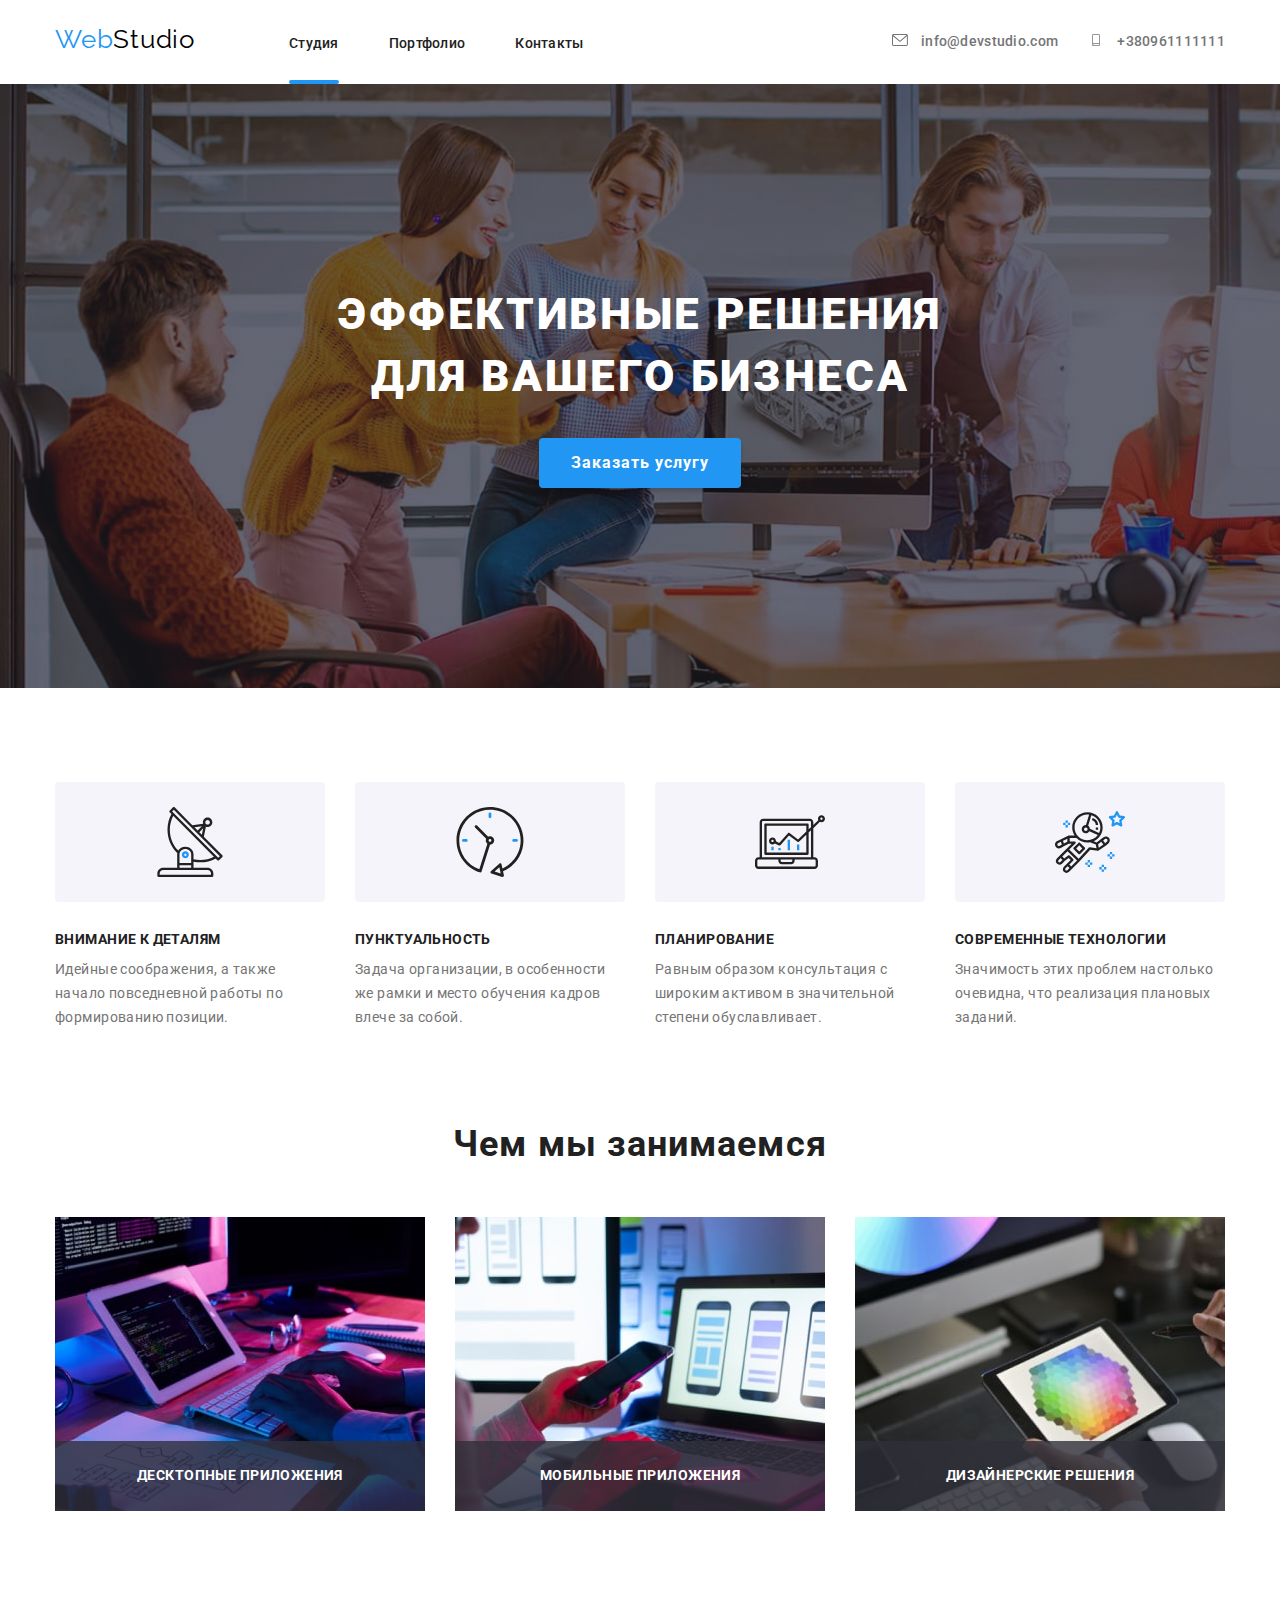
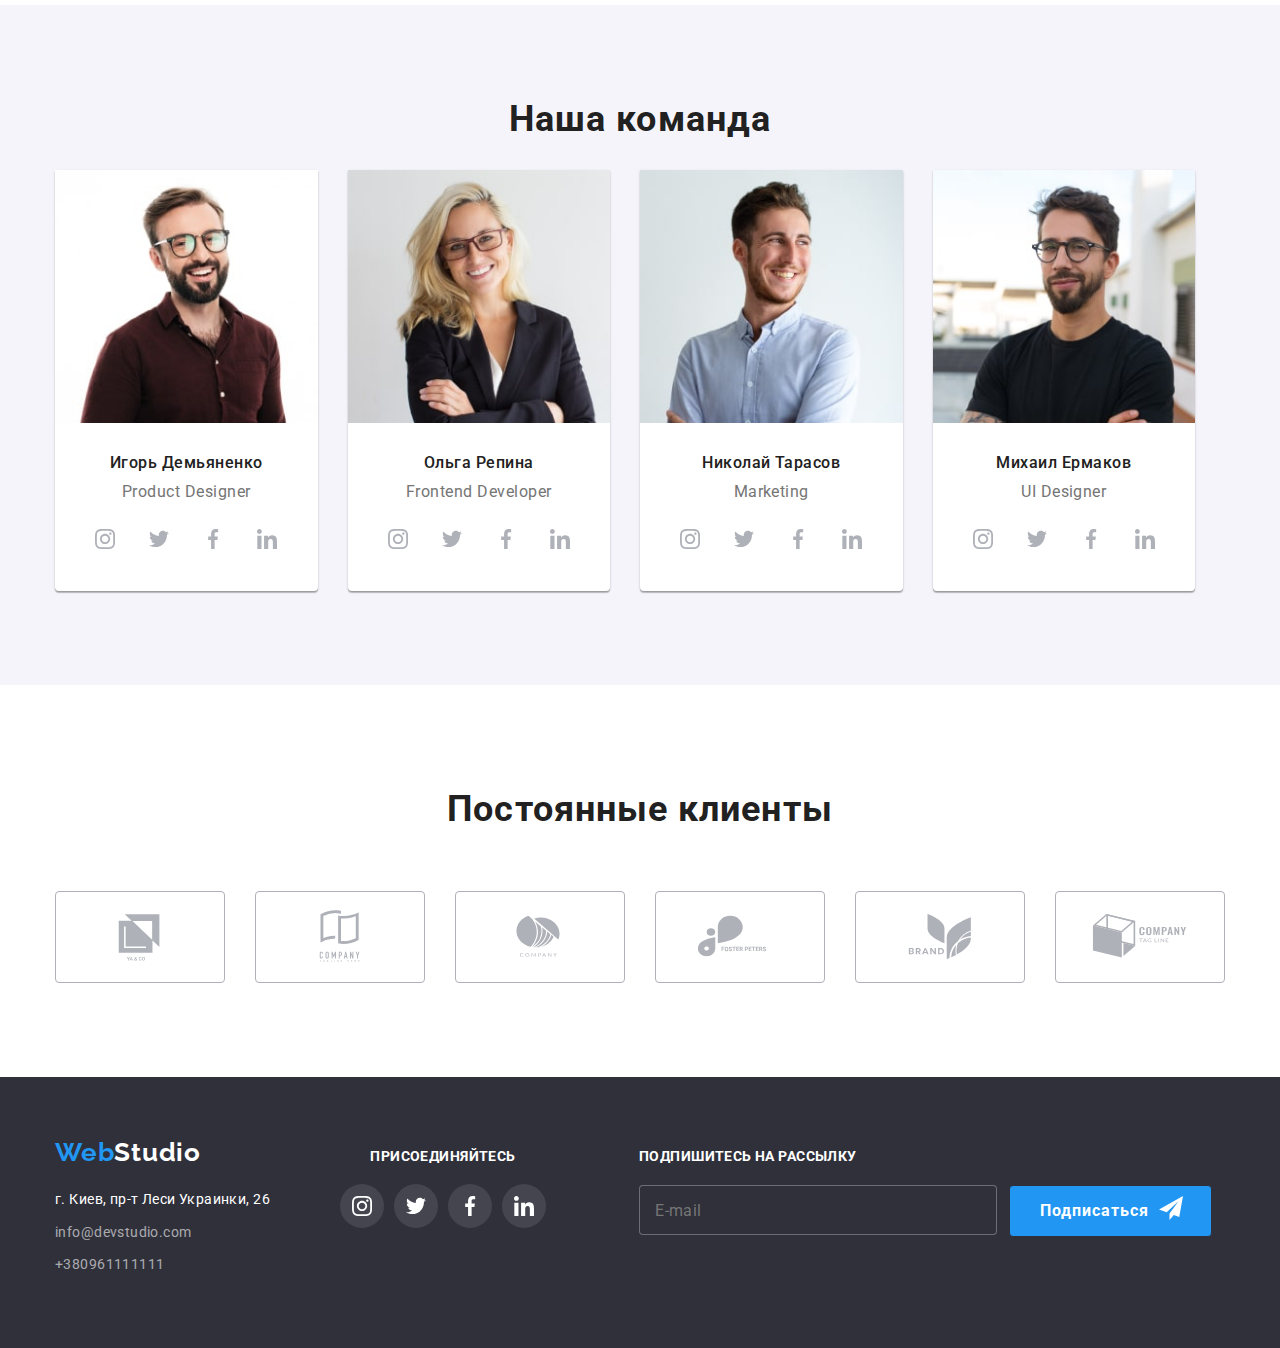
==== commit b0bd3237: "fixed all the bugs" ====
--- a/index.html
+++ b/index.html
@@ -32,46 +32,49 @@
                 </div>
 
                 <div class="mobile-menu is-hidden">
-                    <button class="mobile-menu__close" data-modal-close type="button">
-                        <svg class="mobile-menu__icon" width="18" height="18">
-                            <use href="./css/sprite.svg#icon-close"></use>
-                        </svg>
-                    </button>
-                    <ul class="list mobile-menu__list">
-                        <li class="mobile-menu__item">
-                            <a class="mobile-menu__link" href="/index.html">Студия</a>
-                        </li>
-                        <li class="mobile-menu__item">
-                            <a class="mobile-menu__link" href="./portfolio.html">Портфолио</a>
-                        </li>
-                        <li class="mobile-menu__item">
-                            <a class="mobile-menu__link" href="">Контакты</a>
-                        </li>
-                    </ul>
-
-                    <ul class="list mobile-menu-contact__list">
-                        <li class="mobile-menu-contact__item">
-                            <a class="mobile-menu-contact__link" href="tel:+380961111111">+38 096 111 11 11</a>
-                        </li>
-                        <li class="mobile-menu-contact__item">
-                            <a class="mobile-menu-contact__link" href="mailto:info@devstudio.com">info@devstudio.com</a>
-                        </li>
-                    </ul>
-
-                    <ul class="list mobile-menu-social__list">
-                        <li class="mobile-menu-social__item">
-                            <a class="mobile-menu-social__link" href="">Instagram</a>
-                        </li>
-                        <li class="mobile-menu-social__item">
-                            <a class="mobile-menu-social__link" href="">Twitter</a>
-                        </li>
-                        <li class="mobile-menu-social__item">
-                            <a class="mobile-menu-social__link" href="">Facebook</a>
-                        </li>
-                        <li class="mobile-menu-social__item">
-                            <a class="mobile-menu-social__link" href="">LinkedIn</a>
-                        </li>
-                    </ul>
+                    <div class="menu-top">
+                        <button class="mobile-menu__close" type="button">
+                            <svg class="mobile-menu__icon" width="18" height="18">
+                                <use href="./css/sprite.svg#icon-close"></use>
+                            </svg>
+                        </button>
+                        <ul class="list mobile-menu__list">
+                            <li class="mobile-menu__item">
+                                <a class="mobile-menu__link" href="/index.html">Студия</a>
+                            </li>
+                            <li class="mobile-menu__item">
+                                <a class="mobile-menu__link" href="./portfolio.html">Портфолио</a>
+                            </li>
+                            <li class="mobile-menu__item">
+                                <a class="mobile-menu__link" href="">Контакты</a>
+                            </li>
+                        </ul>
+                    </div>
+                    <div class="menu-bottom">
+                        <ul class="list mobile-menu-contact__list">
+                            <li class="mobile-menu-contact__item">
+                                <a class="mobile-menu-contact__link" href="tel:+380961111111">+38 096 111 11 11</a>
+                            </li>
+                            <li class="mobile-menu-contact__item">
+                                <a class="mobile-menu-contact__link"
+                                    href="mailto:info@devstudio.com">info@devstudio.com</a>
+                            </li>
+                        </ul>
+                        <ul class="list mobile-menu-social__list">
+                            <li class="mobile-menu-social__item">
+                                <a class="mobile-menu-social__link" href="">Instagram</a>
+                            </li>
+                            <li class="mobile-menu-social__item">
+                                <a class="mobile-menu-social__link" href="">Twitter</a>
+                            </li>
+                            <li class="mobile-menu-social__item">
+                                <a class="mobile-menu-social__link" href="">Facebook</a>
+                            </li>
+                            <li class="mobile-menu-social__item">
+                                <a class="mobile-menu-social__link" href="">LinkedIn</a>
+                            </li>
+                        </ul>
+                    </div>
                 </div>
 
                 <ul class="list nav__list">
@@ -174,7 +177,7 @@
                     <li class="direction-list__item">
                         <div class="direction-list__wraper">
                             <picture>
-                                <source srcset="/images/our-direction/programmer/img-desktop-1x.jpg 1x,
+                                <source srcset="./images/our-direction/programmer/img-desktop-1x.jpg 1x,
                               ./images/our-direction/programmer/img-desktop-2x.jpg 2x" media="(min-width: 1200px)">
                                 <img class="direction-list__foto"
                                     src="./images/\/our-direction/programmer/programmer.jpg" width="370" height="294"
@@ -187,7 +190,7 @@
                     <li class="direction-list__item">
                         <div class="direction-list__wraper">
                             <picture>
-                                <source srcset="/images/our-direction/phonedeveloper/img-desktop-1x.jpg 1x,
+                                <source srcset="./images/our-direction/phonedeveloper/img-desktop-1x.jpg 1x,
                           ./images/our-direction/phonedeveloper/img-desktop-2x.jpg 2x" media="(min-width: 1200px)">
                                 <img class="direction-list__foto"
                                     src="./images/our-direction/phonedeveloper/phonedeveloper.jpg" width="370"
@@ -201,7 +204,7 @@
                     <li class="direction-list__item">
                         <div class="direction-list__wraper">
                             <picture>
-                                <source srcset="/images/our-direction/graphic/img-desktop-1x.jpg 1x,
+                                <source srcset="./images/our-direction/graphic/img-desktop-1x.jpg 1x,
                                                       ./images/our-direction/graphic/img-desktop-2x.jpg 2x"
                                     media="(min-width: 1200px)">
                                 <img class="direction-list__foto" src="./images/our-direction/graphic/graphictablet.jpg"
@@ -222,11 +225,11 @@
                 <ul class="list team-list" lang="en">
                     <li class="team-list__item">
                         <picture>
-                            <source srcset="/images/team/igor/img1-desktop-1x.jpg 1x,
+                            <source srcset="./images/team/igor/img1-desktop-1x.jpg 1x,
                                     ./images/team/igor/img1-desktop-2x.jpg 2x" media="(min-width: 1200px)">
-                            <source srcset="/images/team/igor/img1-tablet-1x.jpg 1x,
+                            <source srcset="./images/team/igor/img1-tablet-1x.jpg 1x,
                                     ./images/team/igor/img1-tablet-2x.jpg 2x" media="(min-width: 768px)">
-                            <source srcset="/images/team/igor/img1-mob-1x.jpg 1x,
+                            <source srcset="./images/team/igor/img1-mob-1x.jpg 1x,
                                     ./images/team/igor/img1-mob-2x.jpg 2x" media="(min-width: 380px)">
                             <img class="team-list__img" src="./images/team/igor/igord.jpg" height="260" width="270"
                                 alt="Photo by Igor Demyanenko">
@@ -271,13 +274,13 @@
                     </li>
                     <li class="team-list__item">
                         <picture>
-                            <source srcset="/images/team/olga/img2-desktop-1x.jpg 1x,
+                            <source srcset="./images/team/olga/img2-desktop-1x.jpg 1x,
                                             ./images/team/olga/img2-desktop-2x.jpg 2x
                                             " media="(min-width: 1200px)">
-                            <source srcset="/images/team/olga/img2-tablet-1x.jpg 1x,
+                            <source srcset="./images/team/olga/img2-tablet-1x.jpg 1x,
                                             ./images/team/olga/img2-tablet-2x.jpg 2x
                                             " media="(min-width: 768px)">
-                            <source srcset="/images/team/olga/img2-mob-1x.jpg 1x,
+                            <source srcset="./images/team/olga/img2-mob-1x.jpg 1x,
                                             ./images/team/olga/img2-mob-2x.jpg 2x
                                             " media="(min-width: 380px)">
                             <img class="team-list__img" src="./images/team/olga/olgar.jpg" height="260" width="270"
@@ -323,12 +326,12 @@
                     </li>
                     <li class="team-list__item">
                         <picture>
-                            <source srcset="/images/team/nicholay/img3-desktop-1x.jpg 1x,
-                            /images/team/nicholay/img3-desktop-2x.jpg 2x" media="(min-width: 1200px)">
-                            <source srcset="/images/team/nicholay/img3-tablet-1x.jpg 1x,
-                            /images/team//nicholay/img3-tablet-2x.jpg 2x" media="(min-width: 768px)">
-                            <source srcset="/images/team/nicholay/img3-mob-1x.jpg 1x,
-                            /images/team/nicholay/img3-mob-2x.jpg 2x" media="(min-width: 380px)">
+                            <source srcset="./images/team/nicholay/img3-desktop-1x.jpg 1x,
+                            ./images/team/nicholay/img3-desktop-2x.jpg 2x" media="(min-width: 1200px)">
+                            <source srcset="./images/team/nicholay/img3-tablet-1x.jpg 1x,
+                            ./images/team//nicholay/img3-tablet-2x.jpg 2x" media="(min-width: 768px)">
+                            <source srcset="./images/team/nicholay/img3-mob-1x.jpg 1x,
+                            ./images/team/nicholay/img3-mob-2x.jpg 2x" media="(min-width: 380px)">
                             <img class="team-list__img" src="./images/team/nicholay/nicholast.jpg" height="260"
                                 width="270" alt="Photo by Nikolay Tarasov">
                         </picture>
@@ -373,12 +376,12 @@
                     </li>
                     <li class="team-list__item">
                         <picture>
-                            <source srcset="/images/team/michael/img4-desktop-1x.jpg 1x,
-                            /images/team/michael/img4-desktop-2x.jpg 2x" media="(min-width: 1200px)">
-                            <source srcset="/images/team/michael/img4-tablet-1x.jpg 1x,
-                            /images/team/michael/img4-tablet-2x.jpg 2x" media="(min-width: 768px)">
-                            <source srcset="/images/team/michael/img4-mob-1x.jpg 1x,
-                            /images/team/michael/img4-mob-2x.jpg 2x" media="(min-width: 380px)">
+                            <source srcset="./images/team/michael/img4-desktop-1x.jpg 1x,
+                            ./images/team/michael/img4-desktop-2x.jpg 2x" media="(min-width: 1200px)">
+                            <source srcset="./images/team/michael/img4-tablet-1x.jpg 1x,
+                            ./images/team/michael/img4-tablet-2x.jpg 2x" media="(min-width: 768px)">
+                            <source srcset="./images/team/michael/img4-mob-1x.jpg 1x,
+                            ./images/team/michael/img4-mob-2x.jpg 2x" media="(min-width: 380px)">
 
                             <img class="team-list__img" src="./images/team/michael/michaelm.jpg" height="260"
                                 width="270" alt="Photo by Mikhail Ermakov">
--- a/css/main.min.css
+++ b/css/main.min.css
@@ -1,2 +1,2 @@
-:root{--main-text-color: #757575;--headers-link-color: #212121;--hero-adress-color: #ffffff;--footer-contakt-color: rgba(255, 255, 255, 0.6);--accent-color: #2196f3;--bgc-team-btn: #f5f4fa;--secondary-bgc: #e5e5e5;--employee-card-color: #ffffff;--icon-color: #afb1b8;--footer-bgc: #2f303a;--main-font-family: Roboto, sans-serif;--logo-font-family: Raleway, sans-serif}.list{list-style:none}a{text-decoration:none}h1,h2,h3,h4,h5,h6,p,ul{margin:0;padding:0}img{width:100%;display:block;height:auto}.accent{color:var(--accent-color)}.visually-hidden{clip:rect(0 0 0 0);clip-path:inset(50%);height:1px;overflow:hidden;position:absolute;white-space:nowrap;width:1px}.conteiner{max-width:100%;margin:0 auto;padding-left:15px;padding-right:15px}@media screen and (min-width: 480px){.conteiner{width:480px}}@media screen and (min-width: 768px){.conteiner{width:768px}}@media screen and (min-width: 1200px){.conteiner{width:1200px}}.current::after{position:absolute;bottom:0;left:0;display:inline-block;content:" ";width:100%;height:4px;background:var(--accent-color);border-radius:2px}.section{padding-top:50px;padding-bottom:50px}@media screen and (min-width: 480px){.section{padding-top:60px;padding-bottom:60px}}@media screen and (min-width: 768px){.section{padding-top:60px;padding-bottom:60px}}@media screen and (min-width: 1200px){.section{padding-top:94px;padding-bottom:94px}}.social-list{display:flex;justify-content:center}.social-list__item{width:44px;height:44px;border-radius:50%;margin-right:10px;background:var(--employee-card-color)}.social-list__item:last-child{margin-right:0}.social-list__link{width:100%;height:100%;display:flex;align-items:center;justify-content:center}.social-list__link:hover,.social-list__link:focus{background-color:var(--accent-color);border-radius:50%;transition-duration:250ms;transition-timing-function:cubic-bezier(0.4, 0, 0.2, 1)}.social-list__link:hover .social-list__icon,.social-list__link:focus .social-list__icon{background-color:var(--accent-color);fill:var(--employee-card-color);transition-duration:250ms;transition-timing-function:cubic-bezier(0.4, 0, 0.2, 1)}.social-list__icon{fill:var(--icon-color)}.is-hidden{visibility:hidden;opacity:0;pointer-events:none}.backdrop{display:flex;justify-content:center;width:100vw;height:100vw;position:fixed;top:0;background:rgba(0,0,0,0.2)}.modal-form{position:absolute;width:290px;top:80px;padding:34px;background:var(--hero-adress-color);box-shadow:0px 1px 3px rgba(0,0,0,0.12),0px 1px 1px rgba(0,0,0,0.14),0px 2px 1px rgba(0,0,0,0.2);border-radius:4px}@media screen and (min-width: 480px){.modal-form{top:93px;width:450px;padding:40px}}@media screen and (min-width: 768px){.modal-form{top:208px}}@media screen and (min-width: 1200px){.modal-form{top:221px;width:528px}}.modal-close-btn{display:flex;align-items:center;position:absolute;right:8px;top:8px;border-radius:50%;background:#ffffff;border:1px solid rgba(0,0,0,0.1);width:30px;height:30px;cursor:pointer}.modal-close-btn:hover,.modal-close-btn:focus{fill:var(--accent-color)}.call-form_title{font-size:14px;font-weight:700;text-align:center;letter-spacing:0.03em;margin-bottom:20px;color:var(--headers-link-color)}@media screen and (min-width: 480px){.call-form_title{font-size:20px;line-height:1.15;margin-bottom:30px}}.call-form__label{font-size:12px;line-height:1.16;letter-spacing:0.01em;margin-bottom:4px;color:var(--main-text-color)}.call-form__input{display:block;margin-bottom:28px;width:100%;height:40px;padding:12px 42px;border:1px solid rgba(33,33,33,0.2);border-radius:4px}.call-form__input:hover,.call-form__input:focus{border:none;outline:1px solid var(--accent-color);transition-duration:250ms;transition-timing-function:cubic-bezier(0.4, 0, 0.2, 1)}.call-form__input:hover+.call-form__icon,.call-form__input:focus+.call-form__icon{fill:var(--accent-color)}.call-form__wraper{display:block;position:relative}.call-form__icon{position:absolute;top:50%;transform:translateY(-50%);left:12px}.call-form__textarea{display:block;width:100%;height:120px;resize:none;margin-bottom:20px;font-size:14px;line-height:1.14;letter-spacing:0.01em;color:rgba(117,117,117,0.5);padding:12px 16px;margin-bottom:20px;border:1px solid rgba(33,33,33,0.2);box-sizing:border-box;border-radius:4px}.call-form__textarea:hover,.call-form__textarea:focus{outline:1px solid var(--accent-color);transition-duration:250ms;transition-timing-function:cubic-bezier(0.4, 0, 0.2, 1)}.checkbox__wraper{position:relative;margin-bottom:30px}.checkbox-icon-wreper{position:absolute}.checkbox__label{display:flex;align-items:center;font-size:11px;line-height:1.16;letter-spacing:0.03em;color:var(--main-text-color)}.checkbox__label:hover,.checkbox__label:focus{cursor:pointer;transition-duration:250ms;transition-timing-function:cubic-bezier(0.4, 0, 0.2, 1)}@media screen and (min-width: 480px){.checkbox__label{font-size:12px;line-height:1.16}}@media screen and (min-width: 1200px){.checkbox__label{font-size:14px;line-height:1.7}}.checkbox__label .checkbox{display:flex;justify-content:center;align-items:center;width:16px;height:15px;margin-right:7px;border:1px solid #000000;border-radius:2px}.checkbox__icon{fill:#ffffff}.checkbox__input:checked+.checkbox__label .checkbox{border:none;background-color:var(--accent-color)}.checkbox-link{font-size:11px;line-height:1.16;letter-spacing:0.03em;text-decoration-line:underline;margin-left:1px;color:var(--accent-color)}@media screen and (min-width: 480px){.checkbox-link{font-size:12px;line-height:1.16;margin-left:2px}}@media screen and (min-width: 1200px){.checkbox-link{font-size:14px;line-height:1.7}}.checkbox_btn{display:block;margin:0 auto;padding:10px 55px;font-weight:700;font-size:16px;line-height:1.9;letter-spacing:0.06em;background:var(--accent-color);box-shadow:0px 4px 4px rgba(0,0,0,0.15);border:none;border-radius:4px;color:#ffffff}.checkbox_btn:hover,.checkbox_btn:focus{cursor:pointer;box-shadow:0px 3px 1px rgba(0,0,0,0.1),0px 1px 2px rgba(0,0,0,0.08),0px 2px 2px rgba(0,0,0,0.12);transition-duration:250ms;transition-timing-function:cubic-bezier(0.4, 0, 0.2, 1)}.header-line{border-bottom:1px solid #ececec}.address{font-style:normal;font-size:14px;line-height:1.7;letter-spacing:0.03em;display:flex;flex-direction:column;align-items:center;margin-bottom:40px}@media screen and (min-width: 480px){.address{margin-bottom:60px}}@media screen and (min-width: 1200px){.address{display:block}}.address__text{font-size:12px;line-height:1.5px;text-align:center;letter-spacing:0.03em;margin-bottom:8px;color:var(--hero-adress-color)}@media screen and (min-width: 480px){.address__text{font-size:14px;line-height:1.7px}}@media screen and (min-width: 1200px){.address__text{margin-bottom:9px}}.address__link{font-size:12px;line-height:1.5;text-align:center;letter-spacing:0.03em;color:rgba(255,255,255,0.6)}@media screen and (min-width: 480px){.address__link{font-size:14px;line-height:1.7}}.address__item{margin-bottom:8px}.address__item:last-child{margin-bottom:0}.address__link{color:var(--footer-contakt-color)}.mailing{display:flex;flex-direction:column;align-items:center}@media screen and (min-width: 1200px){.mailing{display:block}}.mailing__title{font-weight:700;font-size:12px;line-height:1;letter-spacing:0.03em;text-transform:uppercase;margin-bottom:18px;color:#ffffff}@media screen and (min-width: 480px){.mailing__title{font-weight:700;font-size:14px;line-height:1.14;letter-spacing:0.03em;text-transform:uppercase;margin-bottom:20px}}.mailing__wraper{display:flex;flex-direction:column;align-items:center}@media screen and (min-width: 1200px){.mailing__wraper{flex-direction:row;align-items:baseline}}.mailing__input{font-size:16px;line-height:1.25;letter-spacing:0.03em;color:rgba(255,255,255,0.6);width:290px;height:40px;padding:15px;margin-bottom:15px;background-color:var(--footer-bgc);border:1px solid rgba(255,255,255,0.3);border-radius:4px}@media screen and (min-width: 480px){.mailing__input{width:450px;height:50px;margin-bottom:20px}}@media screen and (min-width: 1200px){.mailing__input{width:358px;margin-right:12px;margin-bottom:0}}.mailing__btn{position:relative;font-weight:700;font-size:16px;line-height:1.9;text-align:center;letter-spacing:0.06em;cursor:pointer;padding:10px 62px 10px 30px;color:#ffffff;background:var(--accent-color);border-radius:4px;border:1px solid var(--footer-bgc)}.mailing__btn:hover,.mailing__btn:focus{transition-duration:250ms;transition-timing-function:cubic-bezier(0.4, 0, 0.2, 1)}.mailing__icon{position:absolute;right:28px}body{font-family:var(--main-font-family);color:var(--main-text-color)}@media screen and (min-width: 768px){.header-flex{display:flex;justify-content:space-between}}.header-logo__link{font-family:var(--logo-font-family);font-style:700;font-size:26px;line-height:1.2;letter-spacing:0.03em;padding-top:14px;padding-bottom:14px;color:#000000}@media screen and (min-width: 480px){.header-logo__link{padding-top:16px;padding-bottom:16px}}@media screen and (min-width: 768px){.header-logo__link{padding-top:26px;padding-bottom:26px}}@media screen and (min-width: 768px){.header-logo__link{padding-top:24px;padding-bottom:25px;margin-right:94px}}@media screen and (max-width: 480px){.header-logo__wraper{display:flex;justify-content:space-between}}.menu-btn{margin:right auto;border:none;background-color:#fff}@media screen and (min-width: 768px){.menu-btn{position:absolute;clip:rect(0 0 0 0);clip-path:inset(50%);height:1px;overflow:hidden;position:absolute;white-space:nowrap;width:1px}}.mobile-menu{z-index:99;position:absolute;top:0;right:0;width:320px;background-color:#fff;padding:38px 30px}@media screen and (min-width: 480px){.mobile-menu{width:480px;padding:48px 40px}}.mobile-menu__close{position:absolute;top:21px;right:25px;border:none;background-color:#fff}.mobile-menu-contact__list{margin-bottom:64px}.mobile-menu__list{margin-bottom:250px}@media screen and (min-width: 480px){.mobile-menu__list{margin-bottom:302px}}.mobile-menu__item{margin-bottom:32px}.mobile-menu__item:last-child{margin-bottom:0}.mobile-menu__link{font-size:30px;line-height:1.1;letter-spacing:0.02em;color:#212121}.mobile-menu__link:hover,.mobile-menu__link:focus{color:var(--accent-color)}@media screen and (min-width: 480px){.mobile-menu__link{font-weight:500;font-size:40px;line-height:1.17}}.mobile-menu__icon:hover,.mobile-menu__icon:focus{fill:var(--accent-color)}.mobile-menu-contact__item{margin-bottom:32px}.mobile-menu-contact__item:last-child{margin-bottom:0}.mobile-menu-contact__link{font-size:18px;line-height:1;letter-spacing:0.02em;color:#757575}.mobile-menu-contact__link:hover,.mobile-menu-contact__link:focus{color:var(--accent-color)}@media screen and (min-width: 480px){.mobile-menu-contact__link{font-weight:500;font-size:24px;line-height:1.16}}.mobile-menu-social__list{display:flex}.mobile-menu-social__item{border-right:1px solid rgba(33,33,33,0.2);padding-right:10px;padding-left:10px}.mobile-menu-social__item:last-child{padding-right:0;border-right:none}.mobile-menu-social__item:first-child{padding-left:0}.mobile-menu-social__link{font-size:12px;line-height:1.1;letter-spacing:0.02em;color:#2196f3}@media screen and (min-width: 480px){.mobile-menu-social__link{font-weight:500;font-size:18px;line-height:1.22}}@media screen and (min-width: 768px){.nav{display:flex;align-items:baseline}}.nav__list{display:none}@media screen and (min-width: 768px){.nav__list{display:flex}}.nav__item{position:relative;padding-top:32px;padding-bottom:32px;margin-right:50px}.nav__item:last-child{margin-right:0}.nav__link{font-weight:500;font-size:14px;line-height:1.1;letter-spacing:0.02em}@media screen and (min-width: 768px){.nav__link{color:var(--headers-link-color)}.nav__link:hover,.nav__link:focus{color:var(--accent-color);transition-duration:250ms;transition-timing-function:cubic-bezier(0.4, 0, 0.2, 1)}}.contact-list{display:none}@media screen and (min-width: 768px){.contact-list{display:flex;flex-direction:column;padding-top:21px;padding-bottom:21px}}@media screen and (min-width: 1200px){.contact-list{flex-direction:row;padding-top:32px;padding-bottom:32px}}.contaсt-list__link{font-weight:500;font-size:14px;line-height:1.1px;letter-spacing:0.02em;color:var(--main-text-color)}@media screen and (min-width: 768px){.contaсt-list__link:hover,.contaсt-list__link:focus{color:var(--accent-color);fill:var(--accent-color);transition-duration:250ms;transition-timing-function:cubic-bezier(0.4, 0, 0.2, 1)}.contaсt-list__link:hover .contaсt-list__icon,.contaсt-list__link:focus .contaсt-list__icon{fill:var(--accent-color);transition-duration:250ms;transition-timing-function:cubic-bezier(0.4, 0, 0.2, 1)}}@media screen and (min-width: 768px){.contaсt-list__item{margin-bottom:10px}.contaсt-list__item:last-child{margin-bottom:0}}@media screen and (min-width: 768px) and (min-width: 1200px){.contaсt-list__item{margin-bottom:0;margin-right:30px}.contaсt-list__item:last-child{margin-bottom:unset}}.contaсt-list__item:last-child{margin-right:0}.contaсt-list__icon{width:16px;height:12px;margin-right:10px;fill:var(--main-text-color)}.hero-section{text-align:center;margin-left:auto;margin-right:auto;padding-top:100px;padding-bottom:100px;background-size:cover;background-image:linear-gradient(to right, rgba(47,48,58,0.4), rgba(47,48,58,0.4)),url(/images/Hero/overlay-mob-1x.jpg)}@media (min-device-pixel-ratio: 2), (-webkit-min-device-pixel-ratio: 2), (min-resolution: 192dpi), (min-resolution: 2dppx){.hero-section{background-image:linear-gradient(to right, rgba(47,48,58,0.4), rgba(47,48,58,0.4)),url(/images/Hero/overlay-mob-2x.jpg)}}@media screen and (min-width: 480px){.hero-section{padding-top:118px;padding-bottom:118px;background-image:linear-gradient(to right, rgba(47,48,58,0.4), rgba(47,48,58,0.4)),url(/images/Hero/overlay-mob-1x.jpg)}}@media screen and (min-width: 480px) and (min-device-pixel-ratio: 2), screen and (min-width: 480px) and (-webkit-min-device-pixel-ratio: 2), screen and (min-width: 480px) and (min-resolution: 192dpi), screen and (min-width: 480px) and (min-resolution: 2dppx){.hero-section{background-image:linear-gradient(to right, rgba(47,48,58,0.4), rgba(47,48,58,0.4)),url(/images/Hero/overlay-mob-2x.jpg)}}@media screen and (min-width: 768px){.hero-section{background-image:linear-gradient(to right, rgba(47,48,58,0.4), rgba(47,48,58,0.4)),url(/images/Hero/overlay-tablet-1x.jpg)}}@media screen and (min-width: 768px) and (min-device-pixel-ratio: 2), screen and (min-width: 768px) and (-webkit-min-device-pixel-ratio: 2), screen and (min-width: 768px) and (min-resolution: 192dpi), screen and (min-width: 768px) and (min-resolution: 2dppx){.hero-section{background-image:linear-gradient(to right, rgba(47,48,58,0.4), rgba(47,48,58,0.4)),url(/images/Hero/overlay-tablet-2x.jpg)}}@media screen and (min-width: 1200px){.hero-section{max-width:1600px;padding-top:200px;padding-bottom:200px;background-image:linear-gradient(to right, rgba(47,48,58,0.4), rgba(47,48,58,0.4)),url(/images/Hero/overlay-desktop-1x.jpg)}}@media screen and (min-width: 1200px) and (min-device-pixel-ratio: 2), screen and (min-width: 1200px) and (-webkit-min-device-pixel-ratio: 2), screen and (min-width: 1200px) and (min-resolution: 192dpi), screen and (min-width: 1200px) and (min-resolution: 2dppx){.hero-section{background-image:linear-gradient(to right, rgba(47,48,58,0.4), rgba(47,48,58,0.4)),url(/images/Hero/overlay-desktop-2x.jpg)}}.hero-section__heading{font-weight:900;font-size:20px;line-height:1.4;letter-spacing:0.06em;text-transform:uppercase;margin-bottom:25px;margin-left:auto;margin-right:auto;color:var(--hero-adress-color)}@media screen and (min-width: 480px){.hero-section__heading{font-weight:900;font-size:26px;line-height:1.6;max-width:360px;margin-bottom:30px}}@media screen and (min-width: 1200px){.hero-section__heading{font-size:44px;line-height:1.4;max-width:700px}}.hero-section__button{font-weight:700;font-size:12px;line-height:1.4;letter-spacing:0.06em;text-align:center;padding:10px 32px;box-shadow:0px 4px 4px rgba(0,0,0,0.15);border-radius:4px;border:none;color:var(--hero-adress-color);background-color:var(--accent-color)}@media screen and (min-width: 480px){.hero-section__button{font-size:16px;line-height:1.9}}@media screen and (min-width: 768px){.hero-section__button{cursor:pointer}}.benefits-section{padding-top:60px;padding-bottom:60px;color:var(--secondary-bgc)}@media screen and (min-width: 1200px){.benefits-section{padding-top:94px;padding-bottom:47px}}.benefits-list__header{font-weight:700;font-size:12px;line-height:0.8;letter-spacing:0.03em;text-align:center;margin-bottom:10px;text-transform:uppercase;color:var(--headers-link-color)}@media screen and (min-width: 480px){.benefits-list__header{font-size:14px;line-height:1.14}}@media screen and (min-width: 768px){.benefits-list__header{text-align:start}}@media screen and (min-width: 768px){.benefits-list{display:flex;flex-wrap:wrap}}@media screen and (min-width: 1200px){.benefits-list{display:flex;justify-content:center}}.benefits-list__item{margin-bottom:30px}.benefits-list__item:last-child{margin-bottom:0}@media screen and (min-width: 768px){.benefits-list__item{width:350px;margin-right:30px}.benefits-list__item:nth-child(even){margin-right:0}.benefits-list__item:nth-last-child(-n+2){margin-bottom:0}}@media screen and (min-width: 768px) and (min-width: 1200px){.benefits-list__item{width:270px;margin-bottom:0}.benefits-list__item:nth-child(even){margin-right:30px}.benefits-list__item:last-child{margin-right:0}}.benefits-list__item .benefits-list__wraper{width:297px;height:120px;display:flex;align-items:center;justify-content:center;border-radius:4px;margin-bottom:30px;background:#f5f4fa}@media screen and (min-width: 480px){.benefits-list__item .benefits-list__wraper{width:450px}}@media screen and (min-width: 768px){.benefits-list__item .benefits-list__wraper{width:350px}}@media screen and (min-width: 1200px){.benefits-list__item .benefits-list__wraper{width:100%}}.benefits-list__item .benefits-list__text{font-size:12px;line-height:1.4;letter-spacing:0.03em;color:var(--main-text-color)}@media screen and (min-width: 480px){.benefits-list__item .benefits-list__text{font-size:14px;line-height:1.7}}.our-direction{display:none;padding-top:47px;padding-bottom:94px;color:var(--secondary-bgc)}@media screen and (min-width: 1200px){.our-direction{display:block}}.direction-list{display:flex}.direction-list__item{margin-right:30px}.direction-list__item:last-child{margin-right:0}.direction-list__wraper{position:relative}.direction-list__text{position:absolute;display:flex;align-items:center;justify-content:center;font-family:var(--main-font-family);font-weight:700;font-size:14px;line-height:1.14;letter-spacing:0.03em;text-transform:uppercase;width:100%;min-height:70px;bottom:0;color:var(--hero-adress-color);background:rgba(47,48,58,0.8)}.our-direction__titlle{font-weight:700;font-size:36px;line-height:1.2;letter-spacing:0.03em;margin-bottom:50px;text-align:center;color:var(--headers-link-color)}.team{background-color:var(--bgc-team-btn)}.team__title{font-size:24px;line-height:1;margin-bottom:25px;letter-spacing:0.03em;text-align:center;color:var(--headers-link-color)}@media screen and (min-width: 480px){.team__title{font-size:28px;line-height:1.17;letter-spacing:0.03em;margin-bottom:30px}}@media screen and (min-width: 768px){.team-list{display:flex;flex-wrap:wrap}}@media screen and (min-width: 1200px){.team-list{display:flex;flex-wrap:nowrap}}.team-list__item{text-align:center;background:var(--employee-card-color);box-shadow:0px 1px 3px rgba(0,0,0,0.12),0px 1px 1px rgba(0,0,0,0.14),0px 2px 1px rgba(0,0,0,0.2);border-radius:0px 0px 4px 4px;margin-bottom:30px}.team-list__item:last-child{margin-right:0}.team-list__item:last-child{margin-bottom:0}@media screen and (min-width: 768px){.team-list__item{width:354px;height:536px;margin-right:30px;margin-bottom:30px}.team-list__item:nth-child(even){margin-right:0}.team-list__item:nth-last-child(-n+2){margin-bottom:0}}@media screen and (min-width: 1200px){.team-list__item{flex-basis:calc(100% / 4 - 30px);height:100%;margin-bottom:0}.team-list__item:nth-child(even){margin-right:30px}.team-list__item:nth-last-child(-n+2){margin-bottom:unset}.team-list__item:last-child{margin-right:0}}.team-card__members{font-size:14px;line-height:1;letter-spacing:0.03em;margin-bottom:10px;color:var(--headers-link-color)}@media screen and (min-width: 480px){.team-card__members{font-size:16px;line-height:1.2;font-weight:500}}.team-card__text{font-size:14px;line-height:1;letter-spacing:0.03em;margin-bottom:16px;color:var(--main-text-color)}@media screen and (min-width: 480px){.team-card__text{font-size:16px;line-height:1.2}}.team-card{padding-top:30px;padding-bottom:24px}@media screen and (min-width: 1200px){.team-card{padding-bottom:30px}}.clients__title{font-size:20px;line-height:1;text-align:center;letter-spacing:0.03em;margin-bottom:25px;color:var(--headers-link-color)}@media screen and (min-width: 480px){.clients__title{font-weight:700;font-size:28px;line-height:1.17;text-align:center;letter-spacing:0.03em;margin-bottom:30px}}@media screen and (min-width: 1200px){.clients__title{font-size:36px;line-height:1.7;margin-bottom:50px}}.clients-list{display:flex;flex-wrap:wrap;justify-content:center}.clients-list__item{height:92px;width:135px;margin-right:10px;margin-bottom:20px;border:1px solid var(--icon-color);border-radius:4px}.clients-list__item:nth-child(even){margin-right:0}.clients-list__item:hover,.clients-list__item:focus{border:1px solid var(--accent-color);transition-duration:250ms;transition-timing-function:cubic-bezier(0.4, 0, 0.2, 1)}.clients-list__item:hover .clients-list__icon,.clients-list__item:focus .clients-list__icon{fill:var(--accent-color);transition-duration:250ms;transition-timing-function:cubic-bezier(0.4, 0, 0.2, 1)}@media screen and (min-width: 480px){.clients-list__item{width:210px;margin-right:30px;margin-bottom:30px}.clients-list__item:nth-child(even){margin-right:0}.clients-list__item:nth-last-child(-n+2){margin-bottom:0}}@media screen and (min-width: 768px){.clients-list__item{width:226px}.clients-list__item:nth-child(even){margin-right:30px}.clients-list__item:nth-last-child(-n+2){margin-bottom:unset}.clients-list__item:nth-child(3n+3){margin-right:0}.clients-list__item:nth-last-child(-n+3){margin-bottom:0}}@media screen and (min-width: 1200px){.clients-list__item{width:170px;margin-bottom:0}.clients-list__item:nth-child(3n+3){margin-right:30px}.clients-list__item:last-child{margin-right:0}.clients-list__item:nth-last-child(-n+3){margin-bottom:0}}.clients-list__link{width:100%;height:100%;display:flex;align-items:center;justify-content:center;fill:var(--icon-color)}.footer{padding-top:50px;padding-bottom:50px;background-color:var(--footer-bgc)}@media screen and (min-width: 480px){.footer{padding-top:60px;padding-bottom:60px}}@media screen and (min-width: 1200px){.footer-flex-wraper{display:flex;align-items:baseline}}@media screen and (min-width: 768px){.tablet-flex-wraper{display:flex;justify-content:space-around}}@media screen and (min-width: 1200px){.tablet-flex-wraper{justify-content:unset;align-items:baseline}}.footer-logo-wraper{display:flex;flex-direction:column;align-items:center}@media screen and (min-width: 1200px){.footer-logo-wraper{display:block;margin-right:70px}}.footer-logo{display:inline-block;font-family:var(--logo-font-family);font-weight:700;font-size:22px;line-height:1;text-align:center;letter-spacing:0.03em;margin-bottom:15px;color:#ffffff}@media screen and (min-width: 480px){.footer-logo{font-size:24px;line-height:1.16;margin-bottom:20px}}@media screen and (min-width: 1200px){.footer-logo{font-size:26px;line-height:1.2;margin-bottom:20px}}.footer-social{display:flex;flex-direction:column;align-items:center}@media screen and (min-width: 1200px){.footer-social{margin-right:93px}}.footer-social__title{font-weight:700;font-size:12px;line-height:1;letter-spacing:0.03em;text-transform:uppercase;margin-bottom:18px;color:#ffffff}@media screen and (min-width: 480px){.footer-social__title{font-size:14px;line-height:1.15;margin-bottom:20px}}.footer-social__list{display:flex;margin-bottom:45px}@media screen and (min-width: 480px){.footer-social__list{margin-bottom:60px}}.footer-social__item{width:44px;height:44px;border-radius:50%;margin-right:10px;background:rgba(255,255,255,0.1)}.footer-social__item:last-child{margin-right:0}.footer-social__link{width:100%;height:100%;display:flex;align-items:center;justify-content:center}.footer-social__link:hover,.footer-social__link :focus{border-radius:50%;background:var(--accent-color);transition-duration:250ms;transition-timing-function:cubic-bezier(0.4, 0, 0.2, 1)}.footer-social__icon{fill:var(--hero-adress-color)}.portfolio-title{display:none}.portfolio-nav{display:flex;flex-wrap:wrap;margin-bottom:30px}@media screen and (min-width: 480px){.portfolio-nav{margin-bottom:40px}}@media screen and (min-width: 768px){.portfolio-nav{flex-wrap:nowrap;justify-content:center}}.portfolio-nav__item{margin-right:8px;margin-bottom:15px}.portfolio-nav__item:nth-child(even){margin-right:0}.portfolio-nav__item:last-child{margin-bottom:0}@media screen and (min-width: 480px){.portfolio-nav__item:nth-child(even){margin-right:8px}.portfolio-nav__item:last-child{margin-bottom:unset}.portfolio-nav__item:nth-child(3n+3){margin-right:0}.portfolio-nav__item:nth-last-child(-n+2){margin-bottom:0}}@media screen and (min-width: 768px){.portfolio-nav__item{margin-bottom:30px}.portfolio-nav__item:nth-child(even){margin-right:8px}.portfolio-nav__item:nth-child(3n+3){margin-right:8px}.portfolio-nav__item:nth-last-child(-n+2){margin-bottom:unset}.portfolio-nav__item:last-child{margin-right:0}.portfolio-nav__item:nth-last-child(-n+2){margin-bottom:30px}}.portfolio-nav__btn{font-weight:500;font-size:16px;line-height:1.6;letter-spacing:0.03em;padding:6px 22px;text-align:center;cursor:pointer;border-radius:4px;border:none;color:var(--headers-link-color);background-color:var(--bgc-team-btn)}.portfolio-nav__btn:hover,.portfolio-nav__btn:focus{color:var(--hero-adress-color);background-color:var(--accent-color);box-shadow:0px 3px 1px rgba(0,0,0,0.1),0px 1px 2px rgba(0,0,0,0.08),0px 2px 2px rgba(0,0,0,0.12);transition-duration:250ms;transition-timing-function:cubic-bezier(0.4, 0, 0.2, 1)}.work-examples{display:flex;flex-wrap:wrap;justify-content:center}@media screen and (min-width: 768px){.work-examples{justify-content:normal}}.work-examples-item{width:290px;margin-bottom:20px;background:var(--employee-card-color);border:1px solid #eeeeee}.work-examples-item:last-child{margin-bottom:0}@media screen and (min-width: 480px){.work-examples-item{width:450px;height:404px;margin-bottom:30px}}@media screen and (min-width: 768px){.work-examples-item{width:354px;height:440px;margin-bottom:30px;margin-right:30px}.work-examples-item:nth-child(even){margin-right:0}.work-examples-item:last-child{margin-bottom:0}}@media screen and (min-width: 1200px){.work-examples-item{flex-basis:calc(100% / 3 - 60px)}.work-examples-item:nth-child(even){margin-right:30px}.work-examples-item:last-child{margin-bottom:unset}.work-examples-item:nth-last-child(-n+3){margin-bottom:0}}.work-examples-item:hover,.work-examples-item:focus{box-shadow:0px 3px 1px rgba(0,0,0,0.1),0px 1px 2px rgba(0,0,0,0.08),0px 2px 2px rgba(0,0,0,0.12);transition-duration:250ms;transition-timing-function:cubic-bezier(0.4, 0, 0.2, 1)}.work-examples-item:hover .work-text-overlay{transform:translateY(0);transition:transform 300ms linear}.card-description-conteiner{position:relative;overflow:hidden;display:flex;justify-content:center}.work-text-overlay{position:absolute;top:0;left:0;font-size:18px;line-height:1.56;letter-spacing:0.03em;color:var(--hero-adress-color);background:rgba(33,150,243,0.9);height:100%;padding:63px 24px;transform:translateY(100%);transition:transform 300ms linear}.work-examples-description{padding:20px 24px}.work-examples-title{font-weight:700;font-size:18px;line-height:2;letter-spacing:0.06em;margin-bottom:4px;color:var(--headers-link-color)}.work-examples-text{font-size:16px;line-height:1.9;letter-spacing:0.03em;color:var(--main-text-color)}
+:root{--main-text-color: #757575;--headers-link-color: #212121;--hero-adress-color: #ffffff;--footer-contakt-color: rgba(255, 255, 255, 0.6);--accent-color: #2196f3;--bgc-team-btn: #f5f4fa;--secondary-bgc: #e5e5e5;--employee-card-color: #ffffff;--icon-color: #afb1b8;--footer-bgc: #2f303a;--main-font-family: Roboto, sans-serif;--logo-font-family: Raleway, sans-serif}.list{list-style:none}a{text-decoration:none}h1,h2,h3,h4,h5,h6,p,ul{margin:0;padding:0}img{width:100%;display:block;height:auto}.accent{color:var(--accent-color)}.visually-hidden{clip:rect(0 0 0 0);clip-path:inset(50%);height:1px;overflow:hidden;position:absolute;white-space:nowrap;width:1px}.conteiner{max-width:100%;margin:0 auto;padding-left:15px;padding-right:15px}@media screen and (min-width: 480px){.conteiner{width:480px}}@media screen and (min-width: 768px){.conteiner{width:768px}}@media screen and (min-width: 1200px){.conteiner{width:1200px}}.current::after{position:absolute;bottom:0;left:0;display:inline-block;content:" ";width:100%;height:4px;background:var(--accent-color);border-radius:2px}.section{padding-top:50px;padding-bottom:50px}@media screen and (min-width: 480px){.section{padding-top:60px;padding-bottom:60px}}@media screen and (min-width: 768px){.section{padding-top:60px;padding-bottom:60px}}@media screen and (min-width: 1200px){.section{padding-top:94px;padding-bottom:94px}}.social-list{display:flex;justify-content:center}.social-list__item{width:44px;height:44px;border-radius:50%;margin-right:10px;background:var(--employee-card-color)}.social-list__item:last-child{margin-right:0}.social-list__link{width:100%;height:100%;display:flex;align-items:center;justify-content:center}.social-list__link:hover,.social-list__link:focus{background-color:var(--accent-color);border-radius:50%;transition-duration:250ms;transition-timing-function:cubic-bezier(0.4, 0, 0.2, 1)}.social-list__link:hover .social-list__icon,.social-list__link:focus .social-list__icon{background-color:var(--accent-color);fill:var(--employee-card-color);transition-duration:250ms;transition-timing-function:cubic-bezier(0.4, 0, 0.2, 1)}.social-list__icon{fill:var(--icon-color)}.is-hidden{visibility:hidden;opacity:0;pointer-events:none}.backdrop{display:flex;justify-content:center;width:100vw;height:100vh;position:fixed;top:0;background:rgba(0,0,0,0.2)}.modal-form{position:absolute;width:290px;top:50%;left:50%;transform:translate(-50%, -50%);padding:34px;background:var(--hero-adress-color);box-shadow:0px 1px 3px rgba(0,0,0,0.12),0px 1px 1px rgba(0,0,0,0.14),0px 2px 1px rgba(0,0,0,0.2);border-radius:4px}@media screen and (min-width: 480px){.modal-form{width:450px;padding:40px}}@media screen and (min-width: 1200px){.modal-form{width:528px}}.modal-close-btn{display:flex;align-items:center;position:absolute;right:8px;top:10px;border-radius:50%;background:#ffffff;border:1px solid rgba(0,0,0,0.1);width:30px;height:30px;cursor:pointer}.modal-close-btn:hover,.modal-close-btn:focus{fill:var(--accent-color)}@media screen and (min-width: 480px){.modal-close-btn{right:8px;top:28px}}@media screen and (min-width: 1200px){.modal-close-btn{right:8px;top:8px}}.call-form_title{font-size:14px;font-weight:700;text-align:center;letter-spacing:0.03em;margin-bottom:20px;color:var(--headers-link-color)}@media screen and (min-width: 480px){.call-form_title{font-size:20px;line-height:1.15;margin-bottom:30px}}.call-form__label{font-size:12px;line-height:1.16;letter-spacing:0.01em;margin-bottom:4px;color:var(--main-text-color)}.call-form__input{display:block;margin-bottom:10px;width:100%;height:40px;padding:12px 42px;border:1px solid rgba(33,33,33,0.2);border-radius:4px}.call-form__input:hover,.call-form__input:focus{border:none;outline:1px solid var(--accent-color);transition-duration:250ms;transition-timing-function:cubic-bezier(0.4, 0, 0.2, 1)}.call-form__input:hover+.call-form__icon,.call-form__input:focus+.call-form__icon{fill:var(--accent-color)}.call-form__wraper{display:block;position:relative}.call-form__icon{position:absolute;top:50%;transform:translateY(-50%);left:12px}.call-form__textarea{display:block;width:100%;height:120px;resize:none;margin-bottom:20px;font-size:14px;line-height:1.14;letter-spacing:0.01em;color:rgba(117,117,117,0.5);padding:12px 16px;margin-bottom:20px;border:1px solid rgba(33,33,33,0.2);box-sizing:border-box;border-radius:4px}.call-form__textarea:hover,.call-form__textarea:focus{outline:1px solid var(--accent-color);transition-duration:250ms;transition-timing-function:cubic-bezier(0.4, 0, 0.2, 1)}.checkbox__wraper{position:relative;margin-bottom:30px}.checkbox-icon-wreper{position:absolute}.checkbox__label{display:flex;align-items:center;font-size:11px;line-height:1.16;letter-spacing:0.03em;color:var(--main-text-color)}.checkbox__label:hover,.checkbox__label:focus{cursor:pointer;transition-duration:250ms;transition-timing-function:cubic-bezier(0.4, 0, 0.2, 1)}@media screen and (min-width: 480px){.checkbox__label{font-size:12px;line-height:1.16}}@media screen and (min-width: 1200px){.checkbox__label{font-size:14px;line-height:1.7}}.checkbox__label .checkbox{display:flex;justify-content:center;align-items:center;width:16px;height:15px;margin-right:7px;border:1px solid #000000;border-radius:2px}.checkbox__icon{fill:#ffffff}.checkbox__input:checked+.checkbox__label .checkbox{border:none;background-color:var(--accent-color)}.checkbox-link{font-size:11px;line-height:1.16;letter-spacing:0.03em;text-decoration-line:underline;margin-left:1px;color:var(--accent-color)}@media screen and (min-width: 480px){.checkbox-link{font-size:12px;line-height:1.16;margin-left:2px}}@media screen and (min-width: 1200px){.checkbox-link{font-size:14px;line-height:1.7}}.checkbox_btn{display:block;margin:0 auto;padding:10px 55px;font-weight:700;font-size:16px;line-height:1.9;letter-spacing:0.06em;background:var(--accent-color);box-shadow:0px 4px 4px rgba(0,0,0,0.15);border:none;border-radius:4px;color:#ffffff}.checkbox_btn:hover,.checkbox_btn:focus{cursor:pointer;box-shadow:0px 3px 1px rgba(0,0,0,0.1),0px 1px 2px rgba(0,0,0,0.08),0px 2px 2px rgba(0,0,0,0.12);transition-duration:250ms;transition-timing-function:cubic-bezier(0.4, 0, 0.2, 1)}.header-line{border-bottom:1px solid #ececec}.address{font-style:normal;font-size:14px;line-height:1.7;letter-spacing:0.03em;display:flex;flex-direction:column;align-items:center;margin-bottom:40px}@media screen and (min-width: 480px){.address{margin-bottom:60px}}@media screen and (min-width: 1200px){.address{display:block;margin-bottom:0}}.address__text{font-size:12px;line-height:1.5px;text-align:center;letter-spacing:0.03em;margin-bottom:8px;color:var(--hero-adress-color)}@media screen and (min-width: 480px){.address__text{font-size:14px;line-height:1.7}}@media screen and (min-width: 1200px){.address__text{margin-bottom:9px}}.address__link{font-size:12px;line-height:1.5;text-align:center;letter-spacing:0.03em;color:rgba(255,255,255,0.6)}@media screen and (min-width: 480px){.address__link{font-size:14px;line-height:1.7}}.address__item{margin-bottom:8px}.address__item:last-child{margin-bottom:0}@media screen and (min-width: 1200px){.address__item{margin-bottom:9px}}.address__link{color:var(--footer-contakt-color)}.mailing{display:flex;flex-direction:column;align-items:center}@media screen and (min-width: 1200px){.mailing{display:block}}.mailing__title{font-weight:700;font-size:12px;line-height:1;letter-spacing:0.03em;text-transform:uppercase;margin-bottom:18px;color:#ffffff}@media screen and (min-width: 480px){.mailing__title{font-weight:700;font-size:14px;line-height:1.14;letter-spacing:0.03em;text-transform:uppercase;margin-bottom:20px}}.mailing__wraper{display:flex;flex-direction:column;align-items:center}@media screen and (min-width: 1200px){.mailing__wraper{flex-direction:row;align-items:baseline}}.mailing__input{font-size:16px;line-height:1.25;letter-spacing:0.03em;color:rgba(255,255,255,0.6);width:290px;height:40px;padding:15px;margin-bottom:15px;background-color:var(--footer-bgc);border:1px solid rgba(255,255,255,0.3);border-radius:4px}@media screen and (min-width: 480px){.mailing__input{width:450px;height:50px;margin-bottom:20px}}@media screen and (min-width: 1200px){.mailing__input{width:358px;margin-right:12px;margin-bottom:0}}.mailing__btn{position:relative;font-weight:700;font-size:16px;line-height:1.9;text-align:center;letter-spacing:0.06em;cursor:pointer;padding:10px 62px 10px 30px;color:#ffffff;background:var(--accent-color);border-radius:4px;border:1px solid var(--footer-bgc)}.mailing__btn:hover,.mailing__btn:focus{transition-duration:250ms;transition-timing-function:cubic-bezier(0.4, 0, 0.2, 1)}.mailing__icon{position:absolute;right:28px}body{font-family:var(--main-font-family);color:var(--main-text-color)}@media screen and (min-width: 768px){.header-flex{display:flex;justify-content:space-between}}.header-logo__link{font-family:var(--logo-font-family);font-style:700;font-size:26px;line-height:1.2;letter-spacing:0.03em;padding-top:14px;padding-bottom:14px;color:#000000}@media screen and (min-width: 480px){.header-logo__link{padding-top:16px;padding-bottom:16px}}@media screen and (min-width: 768px){.header-logo__link{padding-top:26px;padding-bottom:26px}}@media screen and (min-width: 768px){.header-logo__link{padding-top:24px;padding-bottom:25px;margin-right:94px}}.header-logo__wraper{display:flex}.menu-btn{position:absolute;top:10px;right:15px;border:none;background-color:#fff}@media screen and (min-width: 768px){.menu-btn{display:none}}.mobile-menu{display:flex;flex-direction:column;justify-content:space-between;z-index:99;position:fixed;top:0;right:0;height:100vh;width:100vw;background-color:#fff;padding:38px 30px}@media screen and (min-width: 480px){.mobile-menu{padding:48px 40px}}.mobile-menu__close{position:absolute;top:21px;right:25px;border:none;background-color:#fff}.mobile-menu-contact__list{margin-bottom:64px}.mobile-menu__item{margin-bottom:32px}.mobile-menu__item:last-child{margin-bottom:0}.mobile-menu__link{font-size:30px;line-height:1.1;letter-spacing:0.02em;color:#212121}.mobile-menu__link:hover,.mobile-menu__link:focus{color:var(--accent-color)}@media screen and (min-width: 480px){.mobile-menu__link{font-weight:500;font-size:40px;line-height:1.17}}.mobile-menu__icon:hover,.mobile-menu__icon:focus{fill:var(--accent-color)}.mobile-menu-contact__item{margin-bottom:32px}.mobile-menu-contact__item:last-child{margin-bottom:0}.mobile-menu-contact__link{font-size:18px;line-height:1;letter-spacing:0.02em;color:#757575}.mobile-menu-contact__link:hover,.mobile-menu-contact__link:focus{color:var(--accent-color)}@media screen and (min-width: 480px){.mobile-menu-contact__link{font-weight:500;font-size:24px;line-height:1.16}}.mobile-menu-social__list{display:flex}.mobile-menu-social__item{border-right:1px solid rgba(33,33,33,0.2);padding-right:10px;padding-left:10px}.mobile-menu-social__item:last-child{padding-right:0;border-right:none}.mobile-menu-social__item:first-child{padding-left:0}.mobile-menu-social__link{font-size:12px;line-height:1.1;letter-spacing:0.02em;color:#2196f3}@media screen and (min-width: 480px){.mobile-menu-social__link{font-weight:500;font-size:18px;line-height:1.22}}@media screen and (min-width: 768px){.nav{display:flex;align-items:baseline}}.nav__list{display:none}@media screen and (min-width: 768px){.nav__list{display:flex}}.nav__item{position:relative;padding-top:32px;padding-bottom:32px;margin-right:50px}.nav__item:last-child{margin-right:0}.nav__link{font-weight:500;font-size:14px;line-height:1.1;letter-spacing:0.02em}@media screen and (min-width: 768px){.nav__link{color:var(--headers-link-color)}.nav__link:hover,.nav__link:focus{color:var(--accent-color);transition-duration:250ms;transition-timing-function:cubic-bezier(0.4, 0, 0.2, 1)}}.contact-list{display:none}@media screen and (min-width: 768px){.contact-list{display:flex;flex-direction:column;padding-top:21px;padding-bottom:21px}}@media screen and (min-width: 1200px){.contact-list{flex-direction:row;padding-top:32px;padding-bottom:32px}}.contaсt-list__link{font-weight:500;font-size:14px;line-height:1.1px;letter-spacing:0.02em;color:var(--main-text-color)}@media screen and (min-width: 768px){.contaсt-list__link:hover,.contaсt-list__link:focus{color:var(--accent-color);fill:var(--accent-color);transition-duration:250ms;transition-timing-function:cubic-bezier(0.4, 0, 0.2, 1)}.contaсt-list__link:hover .contaсt-list__icon,.contaсt-list__link:focus .contaсt-list__icon{fill:var(--accent-color);transition-duration:250ms;transition-timing-function:cubic-bezier(0.4, 0, 0.2, 1)}}@media screen and (min-width: 768px){.contaсt-list__item{margin-bottom:10px}.contaсt-list__item:last-child{margin-bottom:0}}@media screen and (min-width: 768px) and (min-width: 1200px){.contaсt-list__item{margin-bottom:0;margin-right:30px}.contaсt-list__item:last-child{margin-bottom:unset}}.contaсt-list__item:last-child{margin-right:0}.contaсt-list__icon{width:16px;height:12px;margin-right:10px;fill:var(--main-text-color)}.hero-section{text-align:center;margin-left:auto;margin-right:auto;padding-top:100px;padding-bottom:100px;background-size:cover;background-image:linear-gradient(to right, rgba(47,48,58,0.4), rgba(47,48,58,0.4)),url(../images/Hero/overlay-mob-1x.jpg)}@media (min-device-pixel-ratio: 2), (-webkit-min-device-pixel-ratio: 2), (min-resolution: 192dpi), (min-resolution: 2dppx){.hero-section{background-image:linear-gradient(to right, rgba(47,48,58,0.4), rgba(47,48,58,0.4)),url(../images/Hero/overlay-mob-2x.jpg)}}@media screen and (min-width: 480px){.hero-section{padding-top:118px;padding-bottom:118px;background-image:linear-gradient(to right, rgba(47,48,58,0.4), rgba(47,48,58,0.4)),url(../images/Hero/overlay-mob-1x.jpg)}}@media screen and (min-width: 480px) and (min-device-pixel-ratio: 2), screen and (min-width: 480px) and (-webkit-min-device-pixel-ratio: 2), screen and (min-width: 480px) and (min-resolution: 192dpi), screen and (min-width: 480px) and (min-resolution: 2dppx){.hero-section{background-image:linear-gradient(to right, rgba(47,48,58,0.4), rgba(47,48,58,0.4)),url(../images/Hero/overlay-mob-2x.jpg)}}@media screen and (min-width: 768px){.hero-section{background-image:linear-gradient(to right, rgba(47,48,58,0.4), rgba(47,48,58,0.4)),url(../images/Hero/overlay-tablet-1x.jpg)}}@media screen and (min-width: 768px) and (min-device-pixel-ratio: 2), screen and (min-width: 768px) and (-webkit-min-device-pixel-ratio: 2), screen and (min-width: 768px) and (min-resolution: 192dpi), screen and (min-width: 768px) and (min-resolution: 2dppx){.hero-section{background-image:linear-gradient(to right, rgba(47,48,58,0.4), rgba(47,48,58,0.4)),url(../images/Hero/overlay-tablet-2x.jpg)}}@media screen and (min-width: 1200px){.hero-section{max-width:1600px;padding-top:200px;padding-bottom:200px;background-image:linear-gradient(to right, rgba(47,48,58,0.4), rgba(47,48,58,0.4)),url(../images/Hero/overlay-desktop-1x.jpg)}}@media screen and (min-width: 1200px) and (min-device-pixel-ratio: 2), screen and (min-width: 1200px) and (-webkit-min-device-pixel-ratio: 2), screen and (min-width: 1200px) and (min-resolution: 192dpi), screen and (min-width: 1200px) and (min-resolution: 2dppx){.hero-section{background-image:linear-gradient(to right, rgba(47,48,58,0.4), rgba(47,48,58,0.4)),url(../images/Hero/overlay-desktop-2x.jpg)}}.hero-section__heading{font-weight:900;font-size:20px;line-height:1.4;letter-spacing:0.06em;text-transform:uppercase;margin-bottom:25px;margin-left:auto;margin-right:auto;color:var(--hero-adress-color)}@media screen and (min-width: 480px){.hero-section__heading{font-weight:900;font-size:26px;line-height:1.6;max-width:360px;margin-bottom:30px}}@media screen and (min-width: 1200px){.hero-section__heading{font-size:44px;line-height:1.4;max-width:700px}}.hero-section__button{font-weight:700;font-size:12px;line-height:1.4;letter-spacing:0.06em;text-align:center;padding:10px 32px;box-shadow:0px 4px 4px rgba(0,0,0,0.15);border-radius:4px;border:none;color:var(--hero-adress-color);background-color:var(--accent-color)}@media screen and (min-width: 480px){.hero-section__button{font-size:16px;line-height:1.9}}@media screen and (min-width: 768px){.hero-section__button{cursor:pointer}}.benefits-section{padding-top:60px;padding-bottom:60px;color:var(--secondary-bgc)}@media screen and (min-width: 1200px){.benefits-section{padding-top:94px;padding-bottom:47px}}.benefits-list__header{font-weight:700;font-size:12px;line-height:0.8;letter-spacing:0.03em;text-align:center;margin-bottom:10px;text-transform:uppercase;color:var(--headers-link-color)}@media screen and (min-width: 480px){.benefits-list__header{font-size:14px;line-height:1.14}}@media screen and (min-width: 768px){.benefits-list__header{text-align:start}}@media screen and (min-width: 768px){.benefits-list{display:flex;flex-wrap:wrap}}@media screen and (min-width: 1200px){.benefits-list{display:flex;justify-content:center}}.benefits-list__item{margin-bottom:30px}.benefits-list__item:last-child{margin-bottom:0}@media screen and (min-width: 768px){.benefits-list__item{width:350px;margin-right:30px}.benefits-list__item:nth-child(even){margin-right:0}.benefits-list__item:nth-last-child(-n+2){margin-bottom:0}}@media screen and (min-width: 768px) and (min-width: 1200px){.benefits-list__item{width:270px;margin-bottom:0}.benefits-list__item:nth-child(even){margin-right:30px}.benefits-list__item:last-child{margin-right:0}}.benefits-list__item .benefits-list__wraper{width:297px;height:120px;display:flex;align-items:center;justify-content:center;border-radius:4px;margin-bottom:30px;background:#f5f4fa}@media screen and (min-width: 480px){.benefits-list__item .benefits-list__wraper{width:450px}}@media screen and (min-width: 768px){.benefits-list__item .benefits-list__wraper{width:350px}}@media screen and (min-width: 1200px){.benefits-list__item .benefits-list__wraper{width:100%}}.benefits-list__item .benefits-list__text{font-size:12px;line-height:1.4;letter-spacing:0.03em;color:var(--main-text-color)}@media screen and (min-width: 480px){.benefits-list__item .benefits-list__text{font-size:14px;line-height:1.7}}.our-direction{display:none;padding-top:47px;padding-bottom:94px;color:var(--secondary-bgc)}@media screen and (min-width: 1200px){.our-direction{display:block}}.direction-list{display:flex}.direction-list__item{margin-right:30px}.direction-list__item:last-child{margin-right:0}.direction-list__wraper{position:relative}.direction-list__text{position:absolute;display:flex;align-items:center;justify-content:center;font-family:var(--main-font-family);font-weight:700;font-size:14px;line-height:1.14;letter-spacing:0.03em;text-transform:uppercase;width:100%;min-height:70px;bottom:0;color:var(--hero-adress-color);background:rgba(47,48,58,0.8)}.our-direction__titlle{font-weight:700;font-size:36px;line-height:1.2;letter-spacing:0.03em;margin-bottom:50px;text-align:center;color:var(--headers-link-color)}.team{background-color:var(--bgc-team-btn)}.team__title{font-weight:700;font-size:24px;line-height:1;margin-bottom:25px;letter-spacing:0.03em;text-align:center;color:var(--headers-link-color)}@media screen and (min-width: 480px){.team__title{font-size:28px;line-height:1.17;letter-spacing:0.03em;margin-bottom:30px}}@media screen and (min-width: 1200px){.team__title{font-size:36px;line-height:1.16}}@media screen and (min-width: 768px){.team-list{display:flex;flex-wrap:wrap}}@media screen and (min-width: 1200px){.team-list{display:flex;flex-wrap:nowrap}}.team-list__item{text-align:center;background:var(--employee-card-color);box-shadow:0px 1px 3px rgba(0,0,0,0.12),0px 1px 1px rgba(0,0,0,0.14),0px 2px 1px rgba(0,0,0,0.2);border-radius:0px 0px 4px 4px;margin-bottom:30px}.team-list__item:last-child{margin-right:0}.team-list__item:last-child{margin-bottom:0}@media screen and (min-width: 768px){.team-list__item{width:354px;height:536px;margin-right:30px;margin-bottom:30px}.team-list__item:nth-child(even){margin-right:0}.team-list__item:nth-last-child(-n+2){margin-bottom:0}}@media screen and (min-width: 1200px){.team-list__item{flex-basis:calc(100% / 4 - 30px);height:100%;margin-bottom:0}.team-list__item:nth-child(even){margin-right:30px}.team-list__item:nth-last-child(-n+2){margin-bottom:unset}.team-list__item:last-child{margin-right:0}}.team-card__members{font-size:14px;line-height:1;letter-spacing:0.03em;margin-bottom:10px;color:var(--headers-link-color)}@media screen and (min-width: 480px){.team-card__members{font-size:16px;line-height:1.2;font-weight:500}}.team-card__text{font-size:14px;line-height:1;letter-spacing:0.03em;margin-bottom:16px;color:var(--main-text-color)}@media screen and (min-width: 480px){.team-card__text{font-size:16px;line-height:1.2}}.team-card{padding-top:30px;padding-bottom:24px}@media screen and (min-width: 1200px){.team-card{padding-bottom:30px}}.clients__title{font-size:20px;line-height:1;text-align:center;letter-spacing:0.03em;margin-bottom:25px;color:var(--headers-link-color)}@media screen and (min-width: 480px){.clients__title{font-weight:700;font-size:28px;line-height:1.17;text-align:center;letter-spacing:0.03em;margin-bottom:30px}}@media screen and (min-width: 1200px){.clients__title{font-size:36px;line-height:1.7;margin-bottom:50px}}.clients-list{display:flex;flex-wrap:wrap;justify-content:center}.clients-list__item{height:92px;width:135px;margin-right:10px;margin-bottom:20px;border:1px solid var(--icon-color);border-radius:4px}.clients-list__item:nth-child(even){margin-right:0}.clients-list__item:hover,.clients-list__item:focus{border:1px solid var(--accent-color);transition-duration:250ms;transition-timing-function:cubic-bezier(0.4, 0, 0.2, 1)}.clients-list__item:hover .clients-list__icon,.clients-list__item:focus .clients-list__icon{fill:var(--accent-color);transition-duration:250ms;transition-timing-function:cubic-bezier(0.4, 0, 0.2, 1)}@media screen and (min-width: 480px){.clients-list__item{width:210px;margin-right:30px;margin-bottom:30px}.clients-list__item:nth-child(even){margin-right:0}.clients-list__item:nth-last-child(-n+2){margin-bottom:0}}@media screen and (min-width: 768px){.clients-list__item{width:226px}.clients-list__item:nth-child(even){margin-right:30px}.clients-list__item:nth-last-child(-n+2){margin-bottom:unset}.clients-list__item:nth-child(3n+3){margin-right:0}.clients-list__item:nth-last-child(-n+3){margin-bottom:0}}@media screen and (min-width: 1200px){.clients-list__item{width:170px;margin-bottom:0}.clients-list__item:nth-child(3n+3){margin-right:30px}.clients-list__item:last-child{margin-right:0}.clients-list__item:nth-last-child(-n+3){margin-bottom:0}}.clients-list__link{width:100%;height:100%;display:flex;align-items:center;justify-content:center;fill:var(--icon-color)}.footer{padding-top:50px;padding-bottom:50px;background-color:var(--footer-bgc)}@media screen and (min-width: 480px){.footer{padding-top:60px;padding-bottom:60px}}@media screen and (min-width: 1200px){.footer-flex-wraper{display:flex;align-items:baseline}}@media screen and (min-width: 768px){.tablet-flex-wraper{display:flex;justify-content:space-around}}@media screen and (min-width: 1200px){.tablet-flex-wraper{justify-content:unset;align-items:baseline}}.footer-logo-wraper{display:flex;flex-direction:column;align-items:center}@media screen and (min-width: 1200px){.footer-logo-wraper{display:block;margin-right:70px}}.footer-logo{display:inline-block;font-family:var(--logo-font-family);font-weight:700;font-size:22px;line-height:1;text-align:center;letter-spacing:0.03em;margin-bottom:15px;color:#ffffff}@media screen and (min-width: 480px){.footer-logo{font-size:24px;line-height:1.16;margin-bottom:20px}}@media screen and (min-width: 1200px){.footer-logo{font-size:26px;line-height:1.2;margin-bottom:20px}}.footer-social{display:flex;flex-direction:column;align-items:center}@media screen and (min-width: 480px){.footer-social{margin-bottom:60px}}@media screen and (min-width: 1200px){.footer-social{margin-right:93px}}.footer-social__title{font-weight:700;font-size:12px;line-height:1;letter-spacing:0.03em;text-transform:uppercase;margin-bottom:18px;color:#ffffff}@media screen and (min-width: 480px){.footer-social__title{font-size:14px;line-height:1.15;margin-bottom:20px}}.footer-social__list{display:flex;margin-bottom:45px}@media screen and (min-width: 480px){.footer-social__list{margin-bottom:60px}}@media screen and (min-width: 480px){.footer-social__list{margin-bottom:0}}.footer-social__item{width:44px;height:44px;border-radius:50%;margin-right:10px;background:rgba(255,255,255,0.1)}.footer-social__item:last-child{margin-right:0}.footer-social__link{width:100%;height:100%;display:flex;align-items:center;justify-content:center}.footer-social__link:hover,.footer-social__link :focus{border-radius:50%;background:var(--accent-color);transition-duration:250ms;transition-timing-function:cubic-bezier(0.4, 0, 0.2, 1)}.footer-social__icon{fill:var(--hero-adress-color)}.portfolio-title{display:none}.portfolio-nav{display:flex;flex-wrap:wrap;margin-bottom:30px}@media screen and (min-width: 480px){.portfolio-nav{margin-bottom:40px}}@media screen and (min-width: 768px){.portfolio-nav{flex-wrap:nowrap;justify-content:center;margin-bottom:30px}}@media screen and (min-width: 1200px){.portfolio-nav{margin-bottom:50px}}.portfolio-nav__item{margin-right:8px;margin-bottom:15px}.portfolio-nav__item:nth-child(even){margin-right:0}.portfolio-nav__item:last-child{margin-bottom:0}@media screen and (min-width: 480px){.portfolio-nav__item:nth-child(even){margin-right:8px}.portfolio-nav__item:last-child{margin-bottom:unset}.portfolio-nav__item:nth-child(3n+3){margin-right:0}.portfolio-nav__item:nth-last-child(-n+2){margin-bottom:0}}@media screen and (min-width: 768px){.portfolio-nav__item{margin-bottom:0}.portfolio-nav__item:nth-child(even){margin-right:8px}.portfolio-nav__item:nth-child(3n+3){margin-right:8px}.portfolio-nav__item:nth-last-child(-n+2){margin-bottom:unset}.portfolio-nav__item:last-child{margin-right:0}.portfolio-nav__item:nth-last-child(-n+2){margin-bottom:unset}}.portfolio-nav__btn{font-weight:500;font-size:16px;line-height:1.6;letter-spacing:0.03em;padding:6px 22px;text-align:center;cursor:pointer;border-radius:4px;border:none;color:var(--headers-link-color);background-color:var(--bgc-team-btn)}.portfolio-nav__btn:hover,.portfolio-nav__btn:focus{color:var(--hero-adress-color);background-color:var(--accent-color);box-shadow:0px 3px 1px rgba(0,0,0,0.1),0px 1px 2px rgba(0,0,0,0.08),0px 2px 2px rgba(0,0,0,0.12);transition-duration:250ms;transition-timing-function:cubic-bezier(0.4, 0, 0.2, 1)}.work-examples{display:flex;flex-wrap:wrap;justify-content:center}@media screen and (min-width: 768px){.work-examples{justify-content:normal}}@media screen and (min-width: 1200px){.work-examples{margin-right:-30px}}.work-examples-item{width:290px;margin-bottom:20px;background:var(--employee-card-color);border:1px solid #eeeeee}.work-examples-item:last-child{margin-bottom:0}@media screen and (min-width: 480px){.work-examples-item{width:450px;margin-bottom:30px}}@media screen and (min-width: 768px){.work-examples-item{width:354px;margin-bottom:30px;margin-right:30px}.work-examples-item:nth-child(even){margin-right:0}.work-examples-item:last-child{margin-bottom:0}}@media screen and (min-width: 1200px){.work-examples-item{flex-basis:calc(100% / 3 - 30px)}.work-examples-item:nth-child(even){margin-right:30px}.work-examples-item:last-child{margin-bottom:unset}.work-examples-item:nth-last-child(-n+3){margin-bottom:0}}.work-examples-item:hover,.work-examples-item:focus{box-shadow:0px 3px 1px rgba(0,0,0,0.1),0px 1px 2px rgba(0,0,0,0.08),0px 2px 2px rgba(0,0,0,0.12);transition-duration:250ms;transition-timing-function:cubic-bezier(0.4, 0, 0.2, 1)}.work-examples-item:hover .work-text-overlay{transform:translateY(0);transition:transform 300ms linear}.card-description-conteiner{position:relative;overflow:hidden;display:flex;justify-content:center}.work-text-overlay{position:absolute;top:0;left:0;font-size:18px;line-height:1.56;letter-spacing:0.03em;color:var(--hero-adress-color);background:rgba(33,150,243,0.9);height:100%;padding:63px 24px;transform:translateY(100%);transition:transform 300ms linear}.work-examples-description{padding:20px 24px}.work-examples-title{font-weight:700;font-size:18px;line-height:2;letter-spacing:0.06em;margin-bottom:4px;color:var(--headers-link-color)}.work-examples-text{font-size:16px;line-height:1.9;letter-spacing:0.03em;color:var(--main-text-color)}
 /*# sourceMappingURL=main.min.css.map */